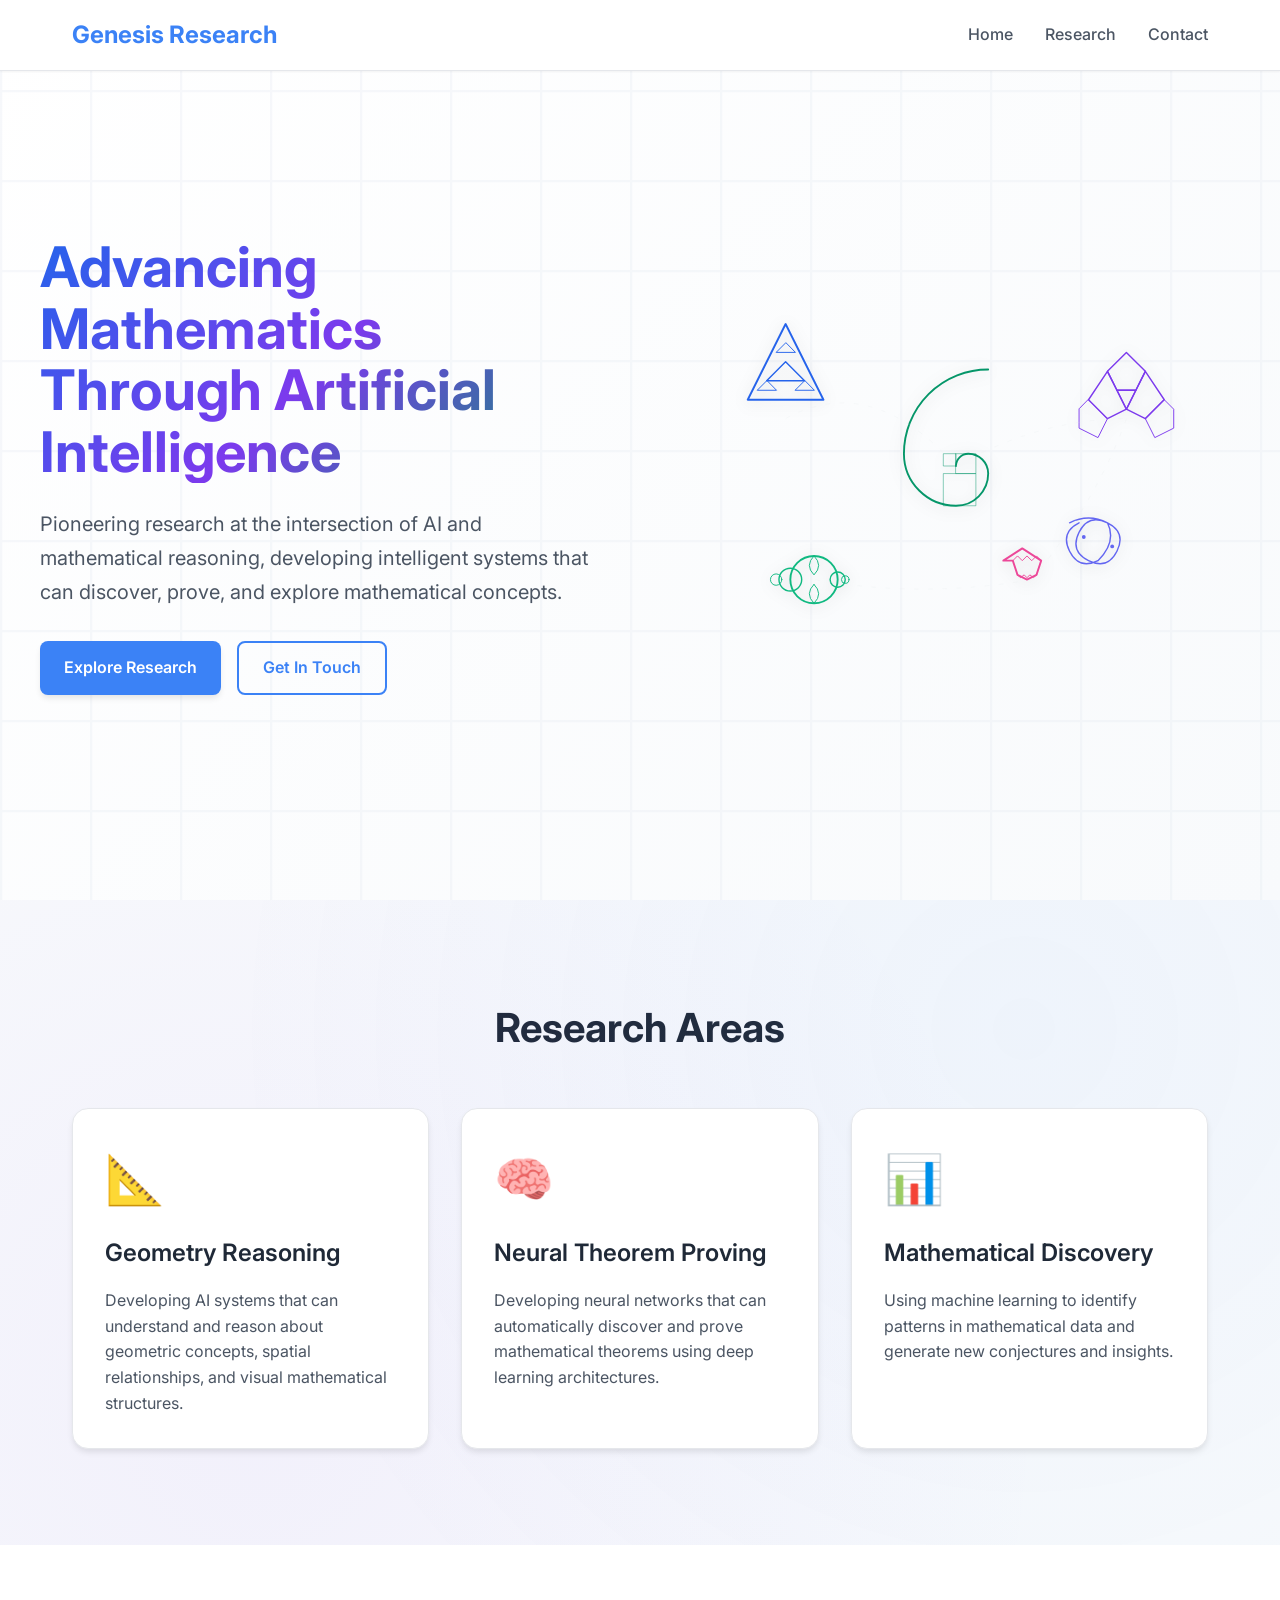
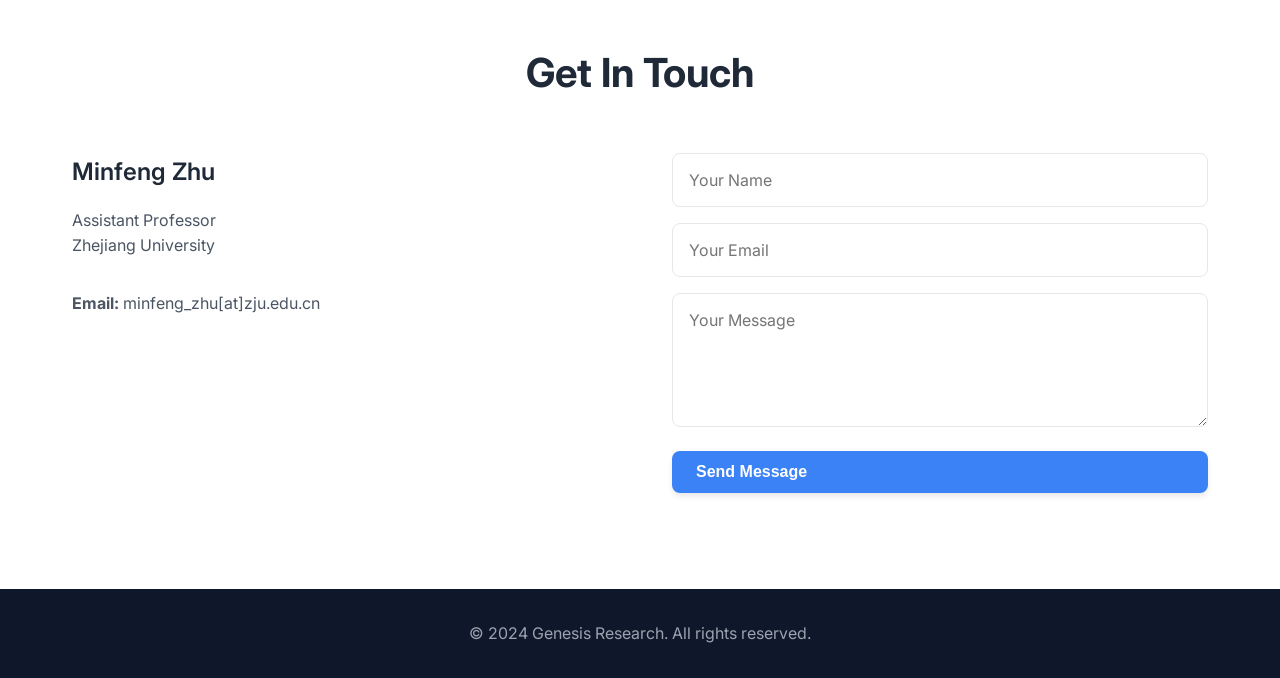
==== index.html @ e88bb64c "Add files via upload" ====
<!DOCTYPE html>
<html lang="en">
<head>
    <meta charset="UTF-8">
    <meta name="viewport" content="width=device-width, initial-scale=1.0">
    <title>AI for Mathematics Research</title>
    <link href="https://fonts.googleapis.com/css2?family=Inter:wght@300;400;500;600;700&display=swap" rel="stylesheet">
    <link rel="stylesheet" href="styles.css">
</head>
<body>
    <header class="header">
        <nav class="nav">
            <div class="nav-brand">
                <h1 class="logo">Genesis Research</h1>
            </div>
            <ul class="nav-menu">
                <li><a href="#home" class="nav-link">Home</a></li>
                <li><a href="#research" class="nav-link">Research</a></li>
                <li><a href="#contact" class="nav-link">Contact</a></li>
            </ul>
        </nav>
    </header>

    <main>
        <!-- Hero Section -->
        <section id="home" class="hero">
            <div class="hero-content">
                <div class="hero-text">
                    <h2 class="hero-title">Advancing Mathematics Through Artificial Intelligence</h2>
                    <p class="hero-description">
                        Pioneering research at the intersection of AI and mathematical reasoning, 
                        developing intelligent systems that can discover, prove, and explore mathematical concepts.
                    </p>
                    <div class="hero-buttons">
                        <a href="#research" class="btn btn-primary">Explore Research</a>
                        <a href="#contact" class="btn btn-secondary">Get In Touch</a>
                    </div>
                </div>
                <div class="hero-visual">
                    <div class="mathematical-animation">
                        <div class="geometry-container">
                            <svg viewBox="0 0 600 400" class="geometry-svg">
                                <!-- Sierpinski Triangle -->
                                <g class="geometric-shape sierpinski-group" transform-origin="120 150">
                                    <polygon points="120,50 80,130 160,130" class="shape sierpinski-outer" fill="none" stroke="#3b82f6" stroke-width="2"/>
                                    <polygon points="120,90 100,110 140,110" class="shape sierpinski-inner1" fill="none" stroke="#3b82f6" stroke-width="1.5"/>
                                    <polygon points="100,110 90,120 110,120" class="shape sierpinski-inner2" fill="none" stroke="#3b82f6" stroke-width="1"/>
                                    <polygon points="140,110 130,120 150,120" class="shape sierpinski-inner3" fill="none" stroke="#3b82f6" stroke-width="1"/>
                                    <polygon points="120,70 110,80 130,80" class="shape sierpinski-inner4" fill="none" stroke="#3b82f6" stroke-width="1"/>
                                </g>
                                
                                <!-- Fibonacci Spiral -->
                                <g class="geometric-shape fibonacci-group" transform-origin="300 200">
                                    <path d="M 300 200 A 13 13 0 0 1 313 187 A 21 21 0 0 1 334 208 A 34 34 0 0 1 300 242 A 55 55 0 0 1 245 187 A 89 89 0 0 1 334 98" 
                                          class="shape fibonacci-spiral" fill="none" stroke="#10b981" stroke-width="2"/>
                                    <!-- Golden rectangles -->
                                    <rect x="287" y="187" width="13" height="13" class="shape fib-rect1" fill="none" stroke="#10b981" stroke-width="1" opacity="0.5"/>
                                    <rect x="300" y="187" width="21" height="21" class="shape fib-rect2" fill="none" stroke="#10b981" stroke-width="1" opacity="0.5"/>
                                    <rect x="287" y="208" width="34" height="34" class="shape fib-rect3" fill="none" stroke="#10b981" stroke-width="1" opacity="0.5"/>
                                </g>
                                
                                <!-- Platonic Solids (2D projection) - Icosahedron -->
                                <g class="geometric-shape icosahedron-group" transform-origin="480 150">
                                    <polygon points="480,80 460,100 470,120 490,120 500,100" class="shape ico-top" fill="none" stroke="#8b5cf6" stroke-width="1.5"/>
                                    <polygon points="460,100 440,130 460,150 480,140 470,120" class="shape ico-left" fill="none" stroke="#8b5cf6" stroke-width="1.5"/>
                                    <polygon points="500,100 520,130 500,150 480,140 490,120" class="shape ico-right" fill="none" stroke="#8b5cf6" stroke-width="1.5"/>
                                    <polygon points="470,120 480,140 490,120" class="shape ico-center" fill="none" stroke="#8b5cf6" stroke-width="1.5"/>
                                    <polygon points="440,130 460,150 450,170 430,160 430,140" class="shape ico-bottom-left" fill="none" stroke="#8b5cf6" stroke-width="1"/>
                                    <polygon points="520,130 530,140 530,160 510,170 500,150" class="shape ico-bottom-right" fill="none" stroke="#8b5cf6" stroke-width="1"/>
                                </g>
                                
                                <!-- Mandelbrot Set Approximation -->
                                <g class="geometric-shape mandelbrot-group" transform-origin="150 320">
                                    <circle cx="150" cy="320" r="25" class="shape mandel-main" fill="none" stroke="#f59e0b" stroke-width="2"/>
                                    <circle cx="125" cy="320" r="12" class="shape mandel-bulb1" fill="none" stroke="#f59e0b" stroke-width="1.5"/>
                                    <circle cx="175" cy="320" r="8" class="shape mandel-bulb2" fill="none" stroke="#f59e0b" stroke-width="1.5"/>
                                    <circle cx="110" cy="320" r="6" class="shape mandel-bulb3" fill="none" stroke="#f59e0b" stroke-width="1"/>
                                    <circle cx="183" cy="320" r="4" class="shape mandel-bulb4" fill="none" stroke="#f59e0b" stroke-width="1"/>
                                    <path d="M 150 295 Q 160 305 150 315 Q 140 305 150 295" class="shape mandel-tendril1" fill="none" stroke="#f59e0b" stroke-width="1"/>
                                    <path d="M 150 325 Q 140 335 150 345 Q 160 335 150 325" class="shape mandel-tendril2" fill="none" stroke="#f59e0b" stroke-width="1"/>
                                </g>
                                
                                <!-- Koch Snowflake -->
                                <g class="geometric-shape koch-group" transform-origin="380 320">
                                    <path d="M 350 300 L 370 287 L 390 300 L 385 315 L 375 320 L 365 315 L 360 300 Z" 
                                          class="shape koch-outer" fill="none" stroke="#ec4899" stroke-width="2"/>
                                    <path d="M 360 300 L 365 295 L 370 300 L 375 295 L 380 300 L 385 295 L 390 300" 
                                          class="shape koch-detail1" fill="none" stroke="#ec4899" stroke-width="1"/>
                                    <path d="M 385 315 L 382 318 L 378 315 L 375 318 L 372 315 L 368 318 L 365 315" 
                                          class="shape koch-detail2" fill="none" stroke="#ec4899" stroke-width="1"/>
                                </g>
                                
                                <!-- Lorenz Attractor -->
                                <g class="geometric-shape lorenz-group" transform-origin="450 280">
                                    <path d="M 420 260 Q 440 250 460 260 Q 480 270 470 290 Q 460 310 440 300 Q 420 290 430 270 Q 440 250 460 260 Q 470 280 450 300 Q 430 310 420 290 Q 410 270 430 260" 
                                          class="shape lorenz-path" fill="none" stroke="#6366f1" stroke-width="1.5"/>
                                    <circle cx="435" cy="275" r="2" class="vertex lorenz-point1" fill="#6366f1"/>
                                    <circle cx="465" cy="285" r="2" class="vertex lorenz-point2" fill="#6366f1"/>
                                </g>
                                
                                <!-- Sacred Geometry Connections -->
                                <g class="connection-lines">
                                    <path d="M 120 150 Q 210 100 300 200" class="connection-curve" stroke="#e5e7eb" stroke-width="1" opacity="0.2" fill="none"/>
                                    <path d="M 300 200 Q 390 150 480 150" class="connection-curve" stroke="#e5e7eb" stroke-width="1" opacity="0.2" fill="none"/>
                                    <path d="M 480 150 Q 450 235 380 320" class="connection-curve" stroke="#e5e7eb" stroke-width="1" opacity="0.2" fill="none"/>
                                    <path d="M 380 320 Q 265 340 150 320" class="connection-curve" stroke="#e5e7eb" stroke-width="1" opacity="0.2" fill="none"/>
                                </g>
                            </svg>
                        </div>
                    </div>
                </div>
            </div>
        </section>

        <!-- Research Section -->
        <section id="research" class="research">
            <div class="container">
                <h2 class="section-title">Research Areas</h2>
                <div class="research-grid">
                    <div class="research-card">
                        <div class="card-icon">📐</div>
                        <h3>Geometry Reasoning</h3>
                        <p>Developing AI systems that can understand and reason about geometric concepts, spatial relationships, and visual mathematical structures.</p>
                    </div>
                    <div class="research-card">
                        <div class="card-icon">🧠</div>
                        <h3>Neural Theorem Proving</h3>
                        <p>Developing neural networks that can automatically discover and prove mathematical theorems using deep learning architectures.</p>
                    </div>
                    <div class="research-card">
                        <div class="card-icon">📊</div>
                        <h3>Mathematical Discovery</h3>
                        <p>Using machine learning to identify patterns in mathematical data and generate new conjectures and insights.</p>
                    </div>
                </div>
            </div>
        </section>



        <!-- Contact Section -->
        <section id="contact" class="contact">
            <div class="container">
                <h2 class="section-title">Get In Touch</h2>
                <div class="contact-content">
                    <div class="contact-info">
                        <h3>Minfeng Zhu</h3>
                        <p>Assistant Professor<br>
                        Zhejiang University</p>
                        
                        <div class="contact-details">
                            <p><strong>Email:</strong> minfeng_zhu[at]zju.edu.cn</p>
                        </div>
                    </div>
                    
                    <form class="contact-form">
                        <div class="form-group">
                            <input type="text" placeholder="Your Name" required>
                        </div>
                        <div class="form-group">
                            <input type="email" placeholder="Your Email" required>
                        </div>
                        <div class="form-group">
                            <textarea placeholder="Your Message" rows="5" required></textarea>
                        </div>
                        <button type="submit" class="btn btn-primary">Send Message</button>
                    </form>
                </div>
            </div>
        </section>
    </main>

    <footer class="footer">
        <div class="container">
            <p>&copy; 2024 Genesis Research. All rights reserved.</p>
        </div>
    </footer>

    <script src="script.js"></script>
</body>
</html>
---- styles.css ----
/* Reset and Base Styles */
* {
    margin: 0;
    padding: 0;
    box-sizing: border-box;
}

:root {
    --primary-color: #3b82f6;
    --primary-dark: #2563eb;
    --secondary-color: #8b5cf6;
    --accent-color: #10b981;
    --text-primary: #1f2937;
    --text-secondary: #4b5563;
    --text-muted: #9ca3af;
    --bg-primary: #ffffff;
    --bg-secondary: #f8fafc;
    --bg-tertiary: #f1f5f9;
    --bg-dark: #0f172a;
    --border-color: #e5e7eb;
    --math-blue: #2563eb;
    --math-purple: #7c3aed;
    --ai-green: #059669;
    --shadow-sm: 0 1px 2px 0 rgb(0 0 0 / 0.05);
    --shadow-md: 0 4px 6px -1px rgb(0 0 0 / 0.1);
    --shadow-lg: 0 10px 15px -3px rgb(0 0 0 / 0.1);
    --shadow-xl: 0 20px 25px -5px rgb(0 0 0 / 0.1);
}

html {
    scroll-behavior: smooth;
}

body {
    font-family: 'Inter', -apple-system, BlinkMacSystemFont, 'Segoe UI', Roboto, sans-serif;
    line-height: 1.6;
    color: var(--text-primary);
    background-color: var(--bg-primary);
    overflow-x: hidden;
    position: relative;
}

/* Header and Navigation */
.header {
    position: fixed;
    top: 0;
    left: 0;
    right: 0;
    background: rgba(255, 255, 255, 0.95);
    backdrop-filter: blur(10px);
    border-bottom: 1px solid var(--border-color);
    box-shadow: var(--shadow-sm);
    z-index: 1000;
    transition: all 0.3s ease;
}

.nav {
    display: flex;
    justify-content: space-between;
    align-items: center;
    padding: 1rem 2rem;
    max-width: 1200px;
    margin: 0 auto;
}

.logo {
    font-size: 1.5rem;
    font-weight: 700;
    color: var(--primary-color);
    text-decoration: none;
}

.nav-menu {
    display: flex;
    list-style: none;
    gap: 2rem;
}

.nav-link {
    text-decoration: none;
    color: var(--text-secondary);
    font-weight: 500;
    transition: color 0.3s ease;
    position: relative;
}

.nav-link:hover {
    color: var(--primary-color);
}

.nav-link::after {
    content: '';
    position: absolute;
    bottom: -4px;
    left: 0;
    width: 0;
    height: 2px;
    background: var(--primary-color);
    transition: width 0.3s ease;
}

.nav-link:hover::after {
    width: 100%;
}

/* Hero Section */
.hero {
    padding: 8rem 2rem 6rem;
    min-height: 100vh;
    display: flex;
    align-items: center;
    background: linear-gradient(135deg, var(--bg-primary) 0%, var(--bg-secondary) 100%);
    position: relative;
    overflow: hidden;
}

.hero::before {
    content: '';
    position: absolute;
    top: 0;
    left: 0;
    right: 0;
    bottom: 0;
    background: url('data:image/svg+xml,<svg xmlns="http://www.w3.org/2000/svg" viewBox="0 0 100 100"><defs><pattern id="grid" width="10" height="10" patternUnits="userSpaceOnUse"><path d="M 10 0 L 0 0 0 10" fill="none" stroke="%23e5e7eb" stroke-width="0.5"/></pattern></defs><rect width="100" height="100" fill="url(%23grid)"/></svg>');
    opacity: 0.4;
}

.hero::before {
    content: '';
    position: absolute;
    top: 0;
    left: 0;
    right: 0;
    bottom: 0;
    background: url('data:image/svg+xml,<svg xmlns="http://www.w3.org/2000/svg" viewBox="0 0 100 100"><defs><pattern id="grid" width="10" height="10" patternUnits="userSpaceOnUse"><path d="M 10 0 L 0 0 0 10" fill="none" stroke="%23e2e8f0" stroke-width="0.5"/></pattern></defs><rect width="100" height="100" fill="url(%23grid)"/></svg>');
    opacity: 0.3;
}

.hero-content {
    max-width: 1200px;
    margin: 0 auto;
    display: grid;
    grid-template-columns: 1fr 1fr;
    gap: 4rem;
    align-items: center;
    position: relative;
    z-index: 1;
}

.hero-title {
    font-size: 3.5rem;
    font-weight: 700;
    line-height: 1.1;
    margin-bottom: 1.5rem;
    background: linear-gradient(135deg, var(--math-blue) 0%, var(--math-purple) 50%, var(--ai-green) 100%);
    -webkit-background-clip: text;
    -webkit-text-fill-color: transparent;
    background-clip: text;
}

.hero-description {
    font-size: 1.25rem;
    color: var(--text-secondary);
    margin-bottom: 2rem;
    line-height: 1.7;
}

.hero-buttons {
    display: flex;
    gap: 1rem;
    flex-wrap: wrap;
}

/* Mathematical Animation */
.mathematical-animation {
    position: relative;
    height: 500px;
    display: flex;
    align-items: center;
    justify-content: center;
}

.geometry-container {
    position: absolute;
    width: 100%;
    height: 100%;
    display: flex;
    align-items: center;
    justify-content: center;
}

.geometry-svg {
    width: 100%;
    height: 100%;
    max-width: 600px;
    max-height: 400px;
}

/* Complex Geometric Shape Animations */
.sierpinski-group {
    animation: fractal-rotate 12s linear infinite;
}

.fibonacci-group {
    animation: golden-spiral 15s ease-in-out infinite;
}

.icosahedron-group {
    animation: platonic-transform 8s ease-in-out infinite;
}

.mandelbrot-group {
    animation: chaotic-pulse 6s ease-in-out infinite;
}

.koch-group {
    animation: snowflake-grow 10s ease-in-out infinite;
}

.lorenz-group {
    animation: attractor-flow 7s ease-in-out infinite;
}

.vertex {
    animation: vertex-glow 2s ease-in-out infinite alternate;
}

.connection-curve {
    animation: sacred-flow 8s ease-in-out infinite;
    stroke-dasharray: 5, 10;
}

/* Complex Mathematical Animations */
@keyframes fractal-rotate {
    0% { transform: rotate(0deg) scale(1); }
    25% { transform: rotate(90deg) scale(1.1); }
    50% { transform: rotate(180deg) scale(1); }
    75% { transform: rotate(270deg) scale(0.9); }
    100% { transform: rotate(360deg) scale(1); }
}

@keyframes golden-spiral {
    0%, 100% { 
        transform: scale(1) rotate(0deg);
        opacity: 0.8;
    }
    33% { 
        transform: scale(1.2) rotate(120deg);
        opacity: 1;
    }
    66% { 
        transform: scale(0.8) rotate(240deg);
        opacity: 0.9;
    }
}

@keyframes platonic-transform {
    0%, 100% {
        transform: rotateX(0deg) rotateY(0deg);
    }
    25% {
        transform: rotateX(90deg) rotateY(90deg);
    }
    50% {
        transform: rotateX(180deg) rotateY(180deg);
    }
    75% {
        transform: rotateX(270deg) rotateY(270deg);
    }
}

@keyframes chaotic-pulse {
    0%, 100% {
        transform: scale(1);
        filter: hue-rotate(0deg);
    }
    20% {
        transform: scale(1.1);
        filter: hue-rotate(72deg);
    }
    40% {
        transform: scale(0.9);
        filter: hue-rotate(144deg);
    }
    60% {
        transform: scale(1.15);
        filter: hue-rotate(216deg);
    }
    80% {
        transform: scale(0.85);
        filter: hue-rotate(288deg);
    }
}

@keyframes snowflake-grow {
    0%, 100% {
        transform: scale(1) rotate(0deg);
        stroke-dasharray: 0, 20;
    }
    50% {
        transform: scale(1.3) rotate(180deg);
        stroke-dasharray: 10, 10;
    }
}

@keyframes attractor-flow {
    0%, 100% {
        transform: rotate(0deg) scale(1);
        stroke-dasharray: 3, 6;
    }
    25% {
        transform: rotate(90deg) scale(1.1);
        stroke-dasharray: 6, 3;
    }
    50% {
        transform: rotate(180deg) scale(0.9);
        stroke-dasharray: 9, 3;
    }
    75% {
        transform: rotate(270deg) scale(1.05);
        stroke-dasharray: 3, 9;
    }
}

@keyframes vertex-glow {
    0% { 
        opacity: 0.6;
        r: 2;
    }
    100% { 
        opacity: 1;
        r: 4;
    }
}

@keyframes sacred-flow {
    0%, 100% {
        opacity: 0.2;
        stroke-dashoffset: 0;
    }
    50% {
        opacity: 0.6;
        stroke-dashoffset: 15;
    }
}

/* Complex Geometric Shape Styling */
.geometric-shape {
    filter: drop-shadow(0 2px 8px rgba(0, 0, 0, 0.15));
}

.shape {
    stroke-linecap: round;
    stroke-linejoin: round;
    transition: all 0.3s ease;
}

/* Sierpinski Triangle */
.sierpinski-outer, .sierpinski-inner1, .sierpinski-inner2, .sierpinski-inner3, .sierpinski-inner4 {
    stroke: var(--math-blue);
}

/* Fibonacci Spiral */
.fibonacci-spiral, .fib-rect1, .fib-rect2, .fib-rect3 {
    stroke: var(--ai-green);
}

/* Platonic Solids */
.ico-top, .ico-left, .ico-right, .ico-center, .ico-bottom-left, .ico-bottom-right {
    stroke: var(--math-purple);
}

/* Mandelbrot Set */
.mandel-main, .mandel-bulb1, .mandel-bulb2, .mandel-bulb3, .mandel-bulb4, .mandel-tendril1, .mandel-tendril2 {
    stroke: var(--accent-color);
}

/* Koch Snowflake */
.koch-outer, .koch-detail1, .koch-detail2 {
    stroke: #ec4899;
}

/* Lorenz Attractor */
.lorenz-path {
    stroke: #6366f1;
}

.lorenz-point1, .lorenz-point2 {
    fill: #6366f1;
}

/* Buttons */
.btn {
    display: inline-flex;
    align-items: center;
    padding: 0.75rem 1.5rem;
    border: none;
    border-radius: 8px;
    text-decoration: none;
    font-weight: 600;
    cursor: pointer;
    transition: all 0.3s ease;
    font-size: 1rem;
}

.btn-primary {
    background: var(--primary-color);
    color: white;
    box-shadow: var(--shadow-md);
    position: relative;
    overflow: hidden;
}

.btn-primary::before {
    content: '';
    position: absolute;
    top: 0;
    left: -100%;
    width: 100%;
    height: 100%;
    background: linear-gradient(90deg, transparent, rgba(255, 255, 255, 0.2), transparent);
    transition: left 0.5s;
}

.btn-primary:hover::before {
    left: 100%;
}

.btn-primary:hover {
    background: var(--primary-dark);
    transform: translateY(-2px);
    box-shadow: var(--shadow-lg);
}

.btn-secondary {
    background: transparent;
    color: var(--primary-color);
    border: 2px solid var(--primary-color);
}

.btn-secondary:hover {
    background: var(--primary-color);
    color: white;
    transform: translateY(-2px);
}

.btn-small {
    padding: 0.5rem 1rem;
    font-size: 0.875rem;
}

/* Container */
.container {
    max-width: 1200px;
    margin: 0 auto;
    padding: 0 2rem;
}

/* Section Styles */
section {
    padding: 6rem 0;
}

.section-title {
    font-size: 2.5rem;
    font-weight: 700;
    text-align: center;
    margin-bottom: 3rem;
    color: var(--text-primary);
}

/* Research Section */
.research {
    background: var(--bg-secondary);
    position: relative;
}

.research::before {
    content: '';
    position: absolute;
    top: 0;
    left: 0;
    right: 0;
    bottom: 0;
    background: 
        radial-gradient(circle at 80% 20%, rgba(59, 130, 246, 0.05) 0%, transparent 70%),
        radial-gradient(circle at 20% 80%, rgba(124, 58, 237, 0.05) 0%, transparent 70%);
    pointer-events: none;
}

.research-grid {
    display: grid;
    grid-template-columns: repeat(auto-fit, minmax(280px, 1fr));
    gap: 2rem;
}

.research-card {
    background: var(--bg-primary);
    padding: 2rem;
    border-radius: 16px;
    box-shadow: var(--shadow-md);
    transition: all 0.3s ease;
    border: 1px solid var(--border-color);
    position: relative;
    overflow: hidden;
}

.research-card::before {
    content: '';
    position: absolute;
    top: 0;
    left: 0;
    right: 0;
    bottom: 0;
    background: linear-gradient(135deg, rgba(59, 130, 246, 0.03) 0%, rgba(124, 58, 237, 0.03) 100%);
    opacity: 0;
    transition: opacity 0.3s ease;
}

.research-card:hover::before {
    opacity: 1;
}

.research-card:hover {
    transform: translateY(-8px);
    box-shadow: var(--shadow-xl);
    border-color: var(--primary-color);
}

.card-icon {
    font-size: 3rem;
    margin-bottom: 1rem;
}

.research-card h3 {
    font-size: 1.5rem;
    font-weight: 600;
    margin-bottom: 1rem;
    color: var(--text-primary);
}

.research-card p {
    color: var(--text-secondary);
    line-height: 1.6;
}

/* Publications Section */
.publications-list {
    space-y: 2rem;
}

.publication-item {
    background: var(--bg-primary);
    padding: 2rem;
    border-radius: 12px;
    box-shadow: var(--shadow-sm);
    border: 1px solid var(--border-color);
    margin-bottom: 2rem;
    display: flex;
    justify-content: space-between;
    align-items: flex-start;
    gap: 2rem;
}

.publication-content {
    flex: 1;
}

.publication-title {
    font-size: 1.25rem;
    font-weight: 600;
    color: var(--text-primary);
    margin-bottom: 0.5rem;
}

.publication-authors {
    color: var(--text-secondary);
    font-weight: 500;
    margin-bottom: 0.25rem;
}

.publication-venue {
    color: var(--primary-color);
    font-weight: 500;
    margin-bottom: 1rem;
}

.publication-abstract {
    color: var(--text-secondary);
    line-height: 1.6;
}

.publication-links {
    display: flex;
    gap: 0.5rem;
    flex-shrink: 0;
}

/* Demos Section */
.demos {
    background: var(--bg-secondary);
}

.demos-grid {
    display: grid;
    grid-template-columns: repeat(auto-fit, minmax(350px, 1fr));
    gap: 2rem;
}

.demo-card {
    background: var(--bg-primary);
    padding: 2rem;
    border-radius: 12px;
    box-shadow: var(--shadow-md);
    border: 1px solid var(--border-color);
    text-align: center;
}

.demo-card h3 {
    font-size: 1.5rem;
    font-weight: 600;
    margin-bottom: 1rem;
    color: var(--text-primary);
}

.demo-card p {
    color: var(--text-secondary);
    margin-bottom: 1.5rem;
}

.demo-preview {
    background: var(--bg-dark);
    border-radius: 8px;
    padding: 1.5rem;
    margin-bottom: 2rem;
    min-height: 120px;
    display: flex;
    align-items: center;
    justify-content: center;
}

.code-block {
    display: flex;
    flex-direction: column;
    gap: 0.5rem;
    font-family: 'Monaco', 'Menlo', monospace;
    font-size: 0.875rem;
}

.code-line {
    color: #10b981;
    text-align: left;
}

.equation-solver {
    display: flex;
    align-items: center;
    gap: 1rem;
    color: white;
    font-size: 1.1rem;
}

.solver-input {
    color: #60a5fa;
}

.solver-arrow {
    color: #10b981;
    font-size: 1.5rem;
}

.solver-output {
    color: #f59e0b;
}

.pattern-display {
    display: flex;
    flex-direction: column;
    gap: 1rem;
    color: white;
}

.sequence {
    color: #60a5fa;
    font-family: monospace;
    font-size: 1.1rem;
}

.pattern-result {
    color: #10b981;
    font-weight: 600;
}

/* Contact Section */
.contact {
    background: var(--bg-primary);
    position: relative;
}

.contact-content {
    display: grid;
    grid-template-columns: 1fr 1fr;
    gap: 4rem;
    align-items: start;
}

.contact-info h3 {
    font-size: 1.5rem;
    font-weight: 600;
    margin-bottom: 1rem;
    color: var(--text-primary);
}

.contact-info p {
    color: var(--text-secondary);
    line-height: 1.6;
    margin-bottom: 1rem;
}

.contact-details {
    margin-top: 2rem;
}

.contact-form {
    display: flex;
    flex-direction: column;
    gap: 1rem;
}

.form-group input,
.form-group textarea {
    width: 100%;
    padding: 1rem;
    border: 1px solid var(--border-color);
    border-radius: 8px;
    font-size: 1rem;
    transition: border-color 0.3s ease;
    font-family: inherit;
    background: var(--bg-primary);
    color: var(--text-primary);
}

.form-group input:focus,
.form-group textarea:focus {
    outline: none;
    border-color: var(--primary-color);
    box-shadow: 0 0 0 3px rgba(59, 130, 246, 0.1);
}

/* Footer */
.footer {
    background: var(--bg-dark);
    color: var(--text-muted);
    text-align: center;
    padding: 2rem 0;
}

/* Responsive Design */
@media (max-width: 768px) {
    .nav {
        flex-direction: column;
        gap: 1rem;
        padding: 1rem;
    }
    
    .nav-menu {
        gap: 1rem;
    }
    
    .hero {
        padding: 6rem 1rem 4rem;
        text-align: center;
    }
    
    .hero-content {
        grid-template-columns: 1fr;
        gap: 3rem;
    }
    
    .hero-title {
        font-size: 2.5rem;
    }
    
    .mathematical-animation {
        height: 300px;
    }
    
    .floating-equation {
        font-size: 0.9rem;
    }
    
    .research-grid {
        grid-template-columns: 1fr;
    }
    
    .demos-grid {
        grid-template-columns: 1fr;
    }
    
    .publication-item {
        flex-direction: column;
        gap: 1rem;
    }
    
    .contact-content {
        grid-template-columns: 1fr;
        gap: 2rem;
    }
    
    .container {
        padding: 0 1rem;
    }
}

@media (max-width: 480px) {
    .hero-title {
        font-size: 2rem;
    }
    
    .section-title {
        font-size: 2rem;
    }
    
    .hero-buttons {
        justify-content: center;
    }
}
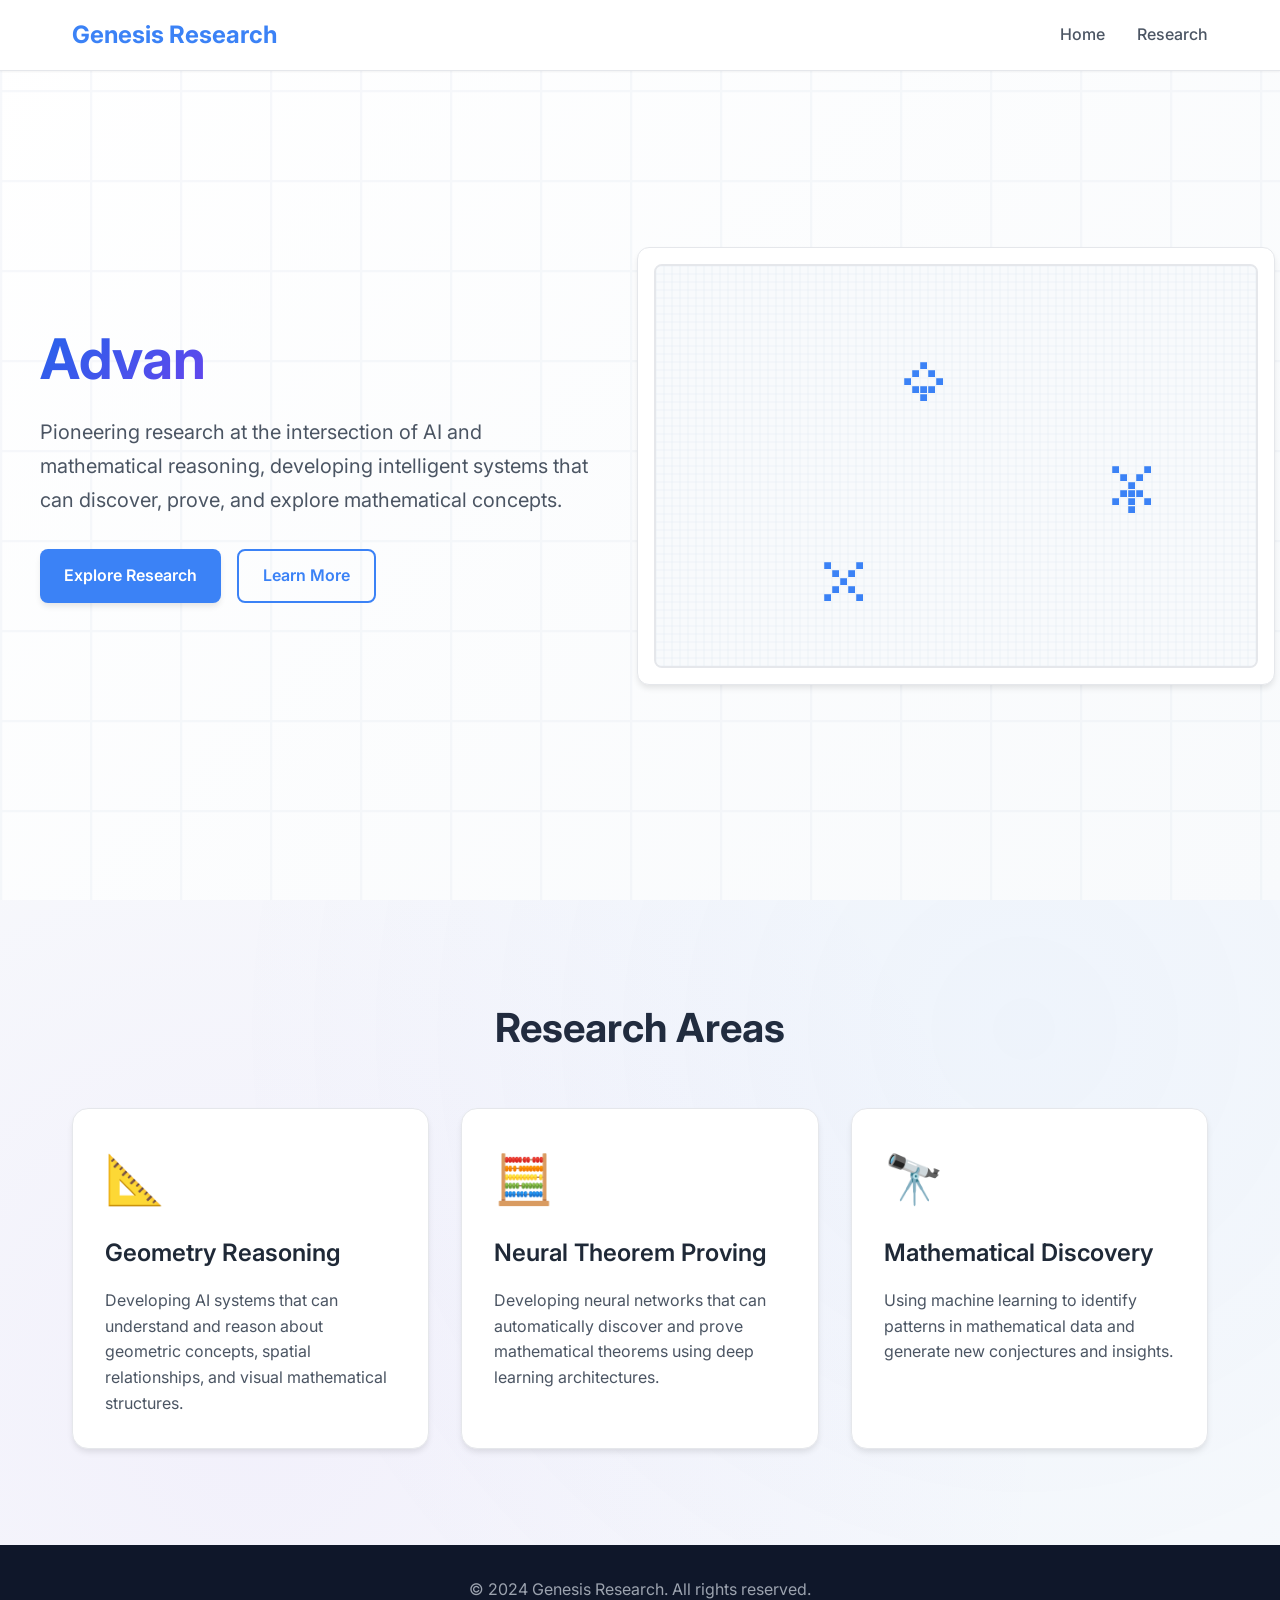
==== commit 0c370125: "Add files via upload" ====
--- a/index.html
+++ b/index.html
@@ -16,7 +16,6 @@
             <ul class="nav-menu">
                 <li><a href="#home" class="nav-link">Home</a></li>
                 <li><a href="#research" class="nav-link">Research</a></li>
-                <li><a href="#contact" class="nav-link">Contact</a></li>
             </ul>
         </nav>
     </header>
@@ -33,79 +32,15 @@
                     </p>
                     <div class="hero-buttons">
                         <a href="#research" class="btn btn-primary">Explore Research</a>
-                        <a href="#contact" class="btn btn-secondary">Get In Touch</a>
+                        <a href="#research" class="btn btn-secondary">Learn More</a>
                     </div>
                 </div>
                 <div class="hero-visual">
                     <div class="mathematical-animation">
                         <div class="geometry-container">
-                            <svg viewBox="0 0 600 400" class="geometry-svg">
-                                <!-- Sierpinski Triangle -->
-                                <g class="geometric-shape sierpinski-group" transform-origin="120 150">
-                                    <polygon points="120,50 80,130 160,130" class="shape sierpinski-outer" fill="none" stroke="#3b82f6" stroke-width="2"/>
-                                    <polygon points="120,90 100,110 140,110" class="shape sierpinski-inner1" fill="none" stroke="#3b82f6" stroke-width="1.5"/>
-                                    <polygon points="100,110 90,120 110,120" class="shape sierpinski-inner2" fill="none" stroke="#3b82f6" stroke-width="1"/>
-                                    <polygon points="140,110 130,120 150,120" class="shape sierpinski-inner3" fill="none" stroke="#3b82f6" stroke-width="1"/>
-                                    <polygon points="120,70 110,80 130,80" class="shape sierpinski-inner4" fill="none" stroke="#3b82f6" stroke-width="1"/>
-                                </g>
-                                
-                                <!-- Fibonacci Spiral -->
-                                <g class="geometric-shape fibonacci-group" transform-origin="300 200">
-                                    <path d="M 300 200 A 13 13 0 0 1 313 187 A 21 21 0 0 1 334 208 A 34 34 0 0 1 300 242 A 55 55 0 0 1 245 187 A 89 89 0 0 1 334 98" 
-                                          class="shape fibonacci-spiral" fill="none" stroke="#10b981" stroke-width="2"/>
-                                    <!-- Golden rectangles -->
-                                    <rect x="287" y="187" width="13" height="13" class="shape fib-rect1" fill="none" stroke="#10b981" stroke-width="1" opacity="0.5"/>
-                                    <rect x="300" y="187" width="21" height="21" class="shape fib-rect2" fill="none" stroke="#10b981" stroke-width="1" opacity="0.5"/>
-                                    <rect x="287" y="208" width="34" height="34" class="shape fib-rect3" fill="none" stroke="#10b981" stroke-width="1" opacity="0.5"/>
-                                </g>
-                                
-                                <!-- Platonic Solids (2D projection) - Icosahedron -->
-                                <g class="geometric-shape icosahedron-group" transform-origin="480 150">
-                                    <polygon points="480,80 460,100 470,120 490,120 500,100" class="shape ico-top" fill="none" stroke="#8b5cf6" stroke-width="1.5"/>
-                                    <polygon points="460,100 440,130 460,150 480,140 470,120" class="shape ico-left" fill="none" stroke="#8b5cf6" stroke-width="1.5"/>
-                                    <polygon points="500,100 520,130 500,150 480,140 490,120" class="shape ico-right" fill="none" stroke="#8b5cf6" stroke-width="1.5"/>
-                                    <polygon points="470,120 480,140 490,120" class="shape ico-center" fill="none" stroke="#8b5cf6" stroke-width="1.5"/>
-                                    <polygon points="440,130 460,150 450,170 430,160 430,140" class="shape ico-bottom-left" fill="none" stroke="#8b5cf6" stroke-width="1"/>
-                                    <polygon points="520,130 530,140 530,160 510,170 500,150" class="shape ico-bottom-right" fill="none" stroke="#8b5cf6" stroke-width="1"/>
-                                </g>
-                                
-                                <!-- Mandelbrot Set Approximation -->
-                                <g class="geometric-shape mandelbrot-group" transform-origin="150 320">
-                                    <circle cx="150" cy="320" r="25" class="shape mandel-main" fill="none" stroke="#f59e0b" stroke-width="2"/>
-                                    <circle cx="125" cy="320" r="12" class="shape mandel-bulb1" fill="none" stroke="#f59e0b" stroke-width="1.5"/>
-                                    <circle cx="175" cy="320" r="8" class="shape mandel-bulb2" fill="none" stroke="#f59e0b" stroke-width="1.5"/>
-                                    <circle cx="110" cy="320" r="6" class="shape mandel-bulb3" fill="none" stroke="#f59e0b" stroke-width="1"/>
-                                    <circle cx="183" cy="320" r="4" class="shape mandel-bulb4" fill="none" stroke="#f59e0b" stroke-width="1"/>
-                                    <path d="M 150 295 Q 160 305 150 315 Q 140 305 150 295" class="shape mandel-tendril1" fill="none" stroke="#f59e0b" stroke-width="1"/>
-                                    <path d="M 150 325 Q 140 335 150 345 Q 160 335 150 325" class="shape mandel-tendril2" fill="none" stroke="#f59e0b" stroke-width="1"/>
-                                </g>
-                                
-                                <!-- Koch Snowflake -->
-                                <g class="geometric-shape koch-group" transform-origin="380 320">
-                                    <path d="M 350 300 L 370 287 L 390 300 L 385 315 L 375 320 L 365 315 L 360 300 Z" 
-                                          class="shape koch-outer" fill="none" stroke="#ec4899" stroke-width="2"/>
-                                    <path d="M 360 300 L 365 295 L 370 300 L 375 295 L 380 300 L 385 295 L 390 300" 
-                                          class="shape koch-detail1" fill="none" stroke="#ec4899" stroke-width="1"/>
-                                    <path d="M 385 315 L 382 318 L 378 315 L 375 318 L 372 315 L 368 318 L 365 315" 
-                                          class="shape koch-detail2" fill="none" stroke="#ec4899" stroke-width="1"/>
-                                </g>
-                                
-                                <!-- Lorenz Attractor -->
-                                <g class="geometric-shape lorenz-group" transform-origin="450 280">
-                                    <path d="M 420 260 Q 440 250 460 260 Q 480 270 470 290 Q 460 310 440 300 Q 420 290 430 270 Q 440 250 460 260 Q 470 280 450 300 Q 430 310 420 290 Q 410 270 430 260" 
-                                          class="shape lorenz-path" fill="none" stroke="#6366f1" stroke-width="1.5"/>
-                                    <circle cx="435" cy="275" r="2" class="vertex lorenz-point1" fill="#6366f1"/>
-                                    <circle cx="465" cy="285" r="2" class="vertex lorenz-point2" fill="#6366f1"/>
-                                </g>
-                                
-                                <!-- Sacred Geometry Connections -->
-                                <g class="connection-lines">
-                                    <path d="M 120 150 Q 210 100 300 200" class="connection-curve" stroke="#e5e7eb" stroke-width="1" opacity="0.2" fill="none"/>
-                                    <path d="M 300 200 Q 390 150 480 150" class="connection-curve" stroke="#e5e7eb" stroke-width="1" opacity="0.2" fill="none"/>
-                                    <path d="M 480 150 Q 450 235 380 320" class="connection-curve" stroke="#e5e7eb" stroke-width="1" opacity="0.2" fill="none"/>
-                                    <path d="M 380 320 Q 265 340 150 320" class="connection-curve" stroke="#e5e7eb" stroke-width="1" opacity="0.2" fill="none"/>
-                                </g>
-                            </svg>
+                            <div id="life-game-container" class="life-game-wrapper">
+                                <canvas id="life-canvas" width="600" height="400"></canvas>
+                            </div>
                         </div>
                     </div>
                 </div>
@@ -123,12 +58,12 @@
                         <p>Developing AI systems that can understand and reason about geometric concepts, spatial relationships, and visual mathematical structures.</p>
                     </div>
                     <div class="research-card">
-                        <div class="card-icon">🧠</div>
+                        <div class="card-icon">🧮</div>
                         <h3>Neural Theorem Proving</h3>
                         <p>Developing neural networks that can automatically discover and prove mathematical theorems using deep learning architectures.</p>
                     </div>
                     <div class="research-card">
-                        <div class="card-icon">📊</div>
+                        <div class="card-icon">🔭</div>
                         <h3>Mathematical Discovery</h3>
                         <p>Using machine learning to identify patterns in mathematical data and generate new conjectures and insights.</p>
                     </div>
@@ -138,36 +73,6 @@
 
 
 
-        <!-- Contact Section -->
-        <section id="contact" class="contact">
-            <div class="container">
-                <h2 class="section-title">Get In Touch</h2>
-                <div class="contact-content">
-                    <div class="contact-info">
-                        <h3>Minfeng Zhu</h3>
-                        <p>Assistant Professor<br>
-                        Zhejiang University</p>
-                        
-                        <div class="contact-details">
-                            <p><strong>Email:</strong> minfeng_zhu[at]zju.edu.cn</p>
-                        </div>
-                    </div>
-                    
-                    <form class="contact-form">
-                        <div class="form-group">
-                            <input type="text" placeholder="Your Name" required>
-                        </div>
-                        <div class="form-group">
-                            <input type="email" placeholder="Your Email" required>
-                        </div>
-                        <div class="form-group">
-                            <textarea placeholder="Your Message" rows="5" required></textarea>
-                        </div>
-                        <button type="submit" class="btn btn-primary">Send Message</button>
-                    </form>
-                </div>
-            </div>
-        </section>
     </main>
 
     <footer class="footer">
--- a/styles.css
+++ b/styles.css
@@ -156,6 +156,9 @@
     -webkit-background-clip: text;
     -webkit-text-fill-color: transparent;
     background-clip: text;
+    min-height: 3.85rem;
+    display: flex;
+    align-items: center;
 }
 
 .hero-description {
@@ -194,200 +197,68 @@
     height: 100%;
     max-width: 600px;
     max-height: 400px;
-}
-
-/* Complex Geometric Shape Animations */
-.sierpinski-group {
-    animation: fractal-rotate 12s linear infinite;
-}
-
-.fibonacci-group {
-    animation: golden-spiral 15s ease-in-out infinite;
-}
-
-.icosahedron-group {
-    animation: platonic-transform 8s ease-in-out infinite;
-}
-
-.mandelbrot-group {
-    animation: chaotic-pulse 6s ease-in-out infinite;
-}
-
-.koch-group {
-    animation: snowflake-grow 10s ease-in-out infinite;
-}
-
-.lorenz-group {
-    animation: attractor-flow 7s ease-in-out infinite;
-}
-
-.vertex {
-    animation: vertex-glow 2s ease-in-out infinite alternate;
-}
-
-.connection-curve {
-    animation: sacred-flow 8s ease-in-out infinite;
-    stroke-dasharray: 5, 10;
-}
-
-/* Complex Mathematical Animations */
-@keyframes fractal-rotate {
-    0% { transform: rotate(0deg) scale(1); }
-    25% { transform: rotate(90deg) scale(1.1); }
-    50% { transform: rotate(180deg) scale(1); }
-    75% { transform: rotate(270deg) scale(0.9); }
-    100% { transform: rotate(360deg) scale(1); }
-}
-
-@keyframes golden-spiral {
-    0%, 100% { 
-        transform: scale(1) rotate(0deg);
-        opacity: 0.8;
-    }
-    33% { 
-        transform: scale(1.2) rotate(120deg);
+    overflow: visible;
+}
+
+/* Game of Life Styling */
+.life-game-wrapper {
+    display: flex;
+    flex-direction: column;
+    align-items: center;
+    gap: 1rem;
+    padding: 1rem;
+    background: var(--bg-primary);
+    border-radius: 12px;
+    box-shadow: var(--shadow-md);
+    border: 1px solid var(--border-color);
+}
+
+
+#life-canvas {
+    border: 2px solid var(--border-color);
+    border-radius: 8px;
+    cursor: crosshair;
+    transition: border-color 0.3s ease;
+    background: var(--bg-secondary);
+}
+
+#life-canvas:hover {
+    border-color: var(--primary-color);
+}
+
+/* Game of Life Animations */
+@keyframes cell-birth {
+    0% {
+        transform: scale(0);
+        opacity: 0;
+    }
+    50% {
+        transform: scale(1.2);
+    }
+    100% {
+        transform: scale(1);
         opacity: 1;
     }
-    66% { 
-        transform: scale(0.8) rotate(240deg);
-        opacity: 0.9;
-    }
-}
-
-@keyframes platonic-transform {
-    0%, 100% {
-        transform: rotateX(0deg) rotateY(0deg);
-    }
-    25% {
-        transform: rotateX(90deg) rotateY(90deg);
-    }
-    50% {
-        transform: rotateX(180deg) rotateY(180deg);
-    }
-    75% {
-        transform: rotateX(270deg) rotateY(270deg);
-    }
-}
-
-@keyframes chaotic-pulse {
-    0%, 100% {
+}
+
+@keyframes cell-death {
+    0% {
         transform: scale(1);
-        filter: hue-rotate(0deg);
-    }
-    20% {
-        transform: scale(1.1);
-        filter: hue-rotate(72deg);
-    }
-    40% {
-        transform: scale(0.9);
-        filter: hue-rotate(144deg);
-    }
-    60% {
-        transform: scale(1.15);
-        filter: hue-rotate(216deg);
-    }
-    80% {
-        transform: scale(0.85);
-        filter: hue-rotate(288deg);
-    }
-}
-
-@keyframes snowflake-grow {
-    0%, 100% {
-        transform: scale(1) rotate(0deg);
-        stroke-dasharray: 0, 20;
-    }
-    50% {
-        transform: scale(1.3) rotate(180deg);
-        stroke-dasharray: 10, 10;
-    }
-}
-
-@keyframes attractor-flow {
-    0%, 100% {
-        transform: rotate(0deg) scale(1);
-        stroke-dasharray: 3, 6;
-    }
-    25% {
-        transform: rotate(90deg) scale(1.1);
-        stroke-dasharray: 6, 3;
-    }
-    50% {
-        transform: rotate(180deg) scale(0.9);
-        stroke-dasharray: 9, 3;
-    }
-    75% {
-        transform: rotate(270deg) scale(1.05);
-        stroke-dasharray: 3, 9;
-    }
-}
-
-@keyframes vertex-glow {
-    0% { 
-        opacity: 0.6;
-        r: 2;
-    }
-    100% { 
         opacity: 1;
-        r: 4;
-    }
-}
-
-@keyframes sacred-flow {
-    0%, 100% {
-        opacity: 0.2;
-        stroke-dashoffset: 0;
-    }
-    50% {
-        opacity: 0.6;
-        stroke-dashoffset: 15;
-    }
-}
-
-/* Complex Geometric Shape Styling */
-.geometric-shape {
-    filter: drop-shadow(0 2px 8px rgba(0, 0, 0, 0.15));
-}
-
-.shape {
-    stroke-linecap: round;
-    stroke-linejoin: round;
-    transition: all 0.3s ease;
-}
-
-/* Sierpinski Triangle */
-.sierpinski-outer, .sierpinski-inner1, .sierpinski-inner2, .sierpinski-inner3, .sierpinski-inner4 {
-    stroke: var(--math-blue);
-}
-
-/* Fibonacci Spiral */
-.fibonacci-spiral, .fib-rect1, .fib-rect2, .fib-rect3 {
-    stroke: var(--ai-green);
-}
-
-/* Platonic Solids */
-.ico-top, .ico-left, .ico-right, .ico-center, .ico-bottom-left, .ico-bottom-right {
-    stroke: var(--math-purple);
-}
-
-/* Mandelbrot Set */
-.mandel-main, .mandel-bulb1, .mandel-bulb2, .mandel-bulb3, .mandel-bulb4, .mandel-tendril1, .mandel-tendril2 {
-    stroke: var(--accent-color);
-}
-
-/* Koch Snowflake */
-.koch-outer, .koch-detail1, .koch-detail2 {
-    stroke: #ec4899;
-}
-
-/* Lorenz Attractor */
-.lorenz-path {
-    stroke: #6366f1;
-}
-
-.lorenz-point1, .lorenz-point2 {
-    fill: #6366f1;
-}
+    }
+    100% {
+        transform: scale(0);
+        opacity: 0;
+    }
+}
+
+
+/* Game of Life Interactive Features */
+.life-game-wrapper:hover {
+    transform: translateY(-2px);
+    box-shadow: var(--shadow-lg);
+}
+
 
 /* Buttons */
 .btn {
@@ -779,6 +650,7 @@
     
     .hero-title {
         font-size: 2.5rem;
+        min-height: 2.75rem;
     }
     
     .mathematical-animation {
@@ -815,6 +687,7 @@
 @media (max-width: 480px) {
     .hero-title {
         font-size: 2rem;
+        min-height: 2.2rem;
     }
     
     .section-title {
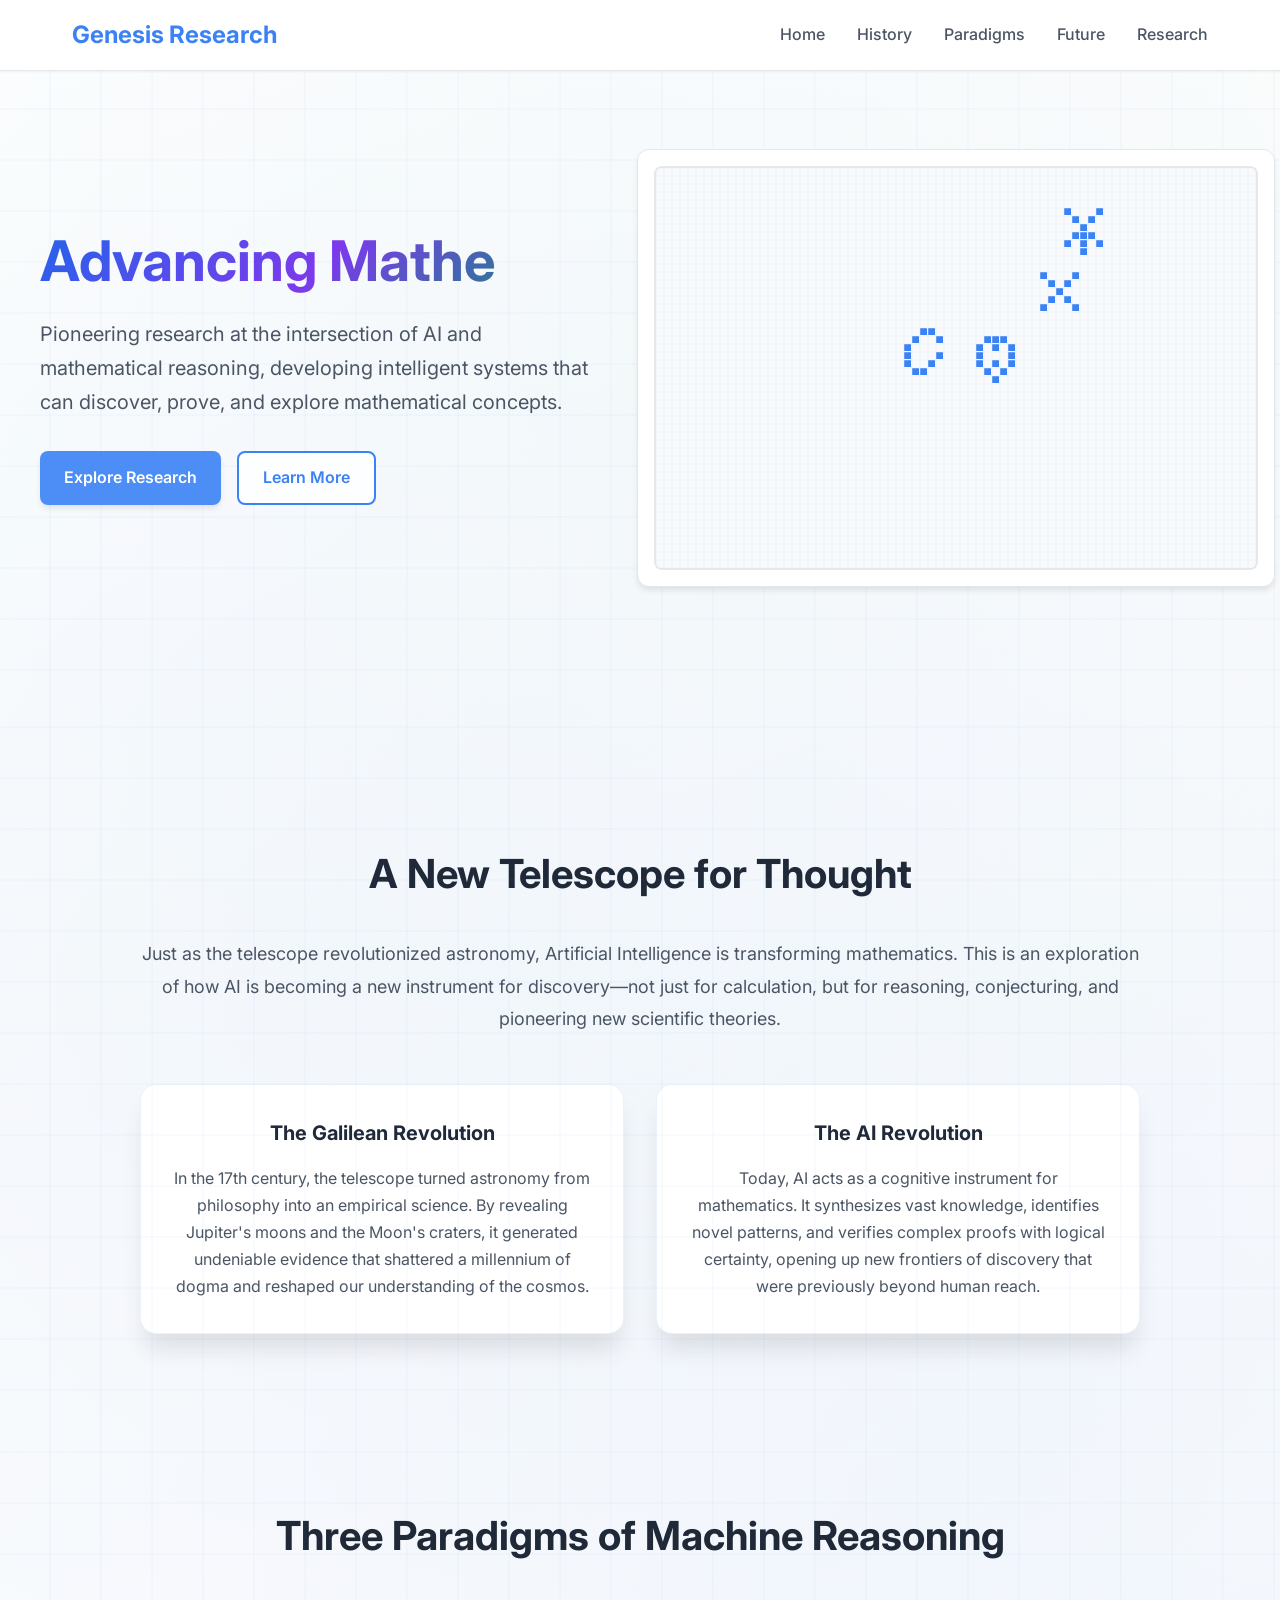
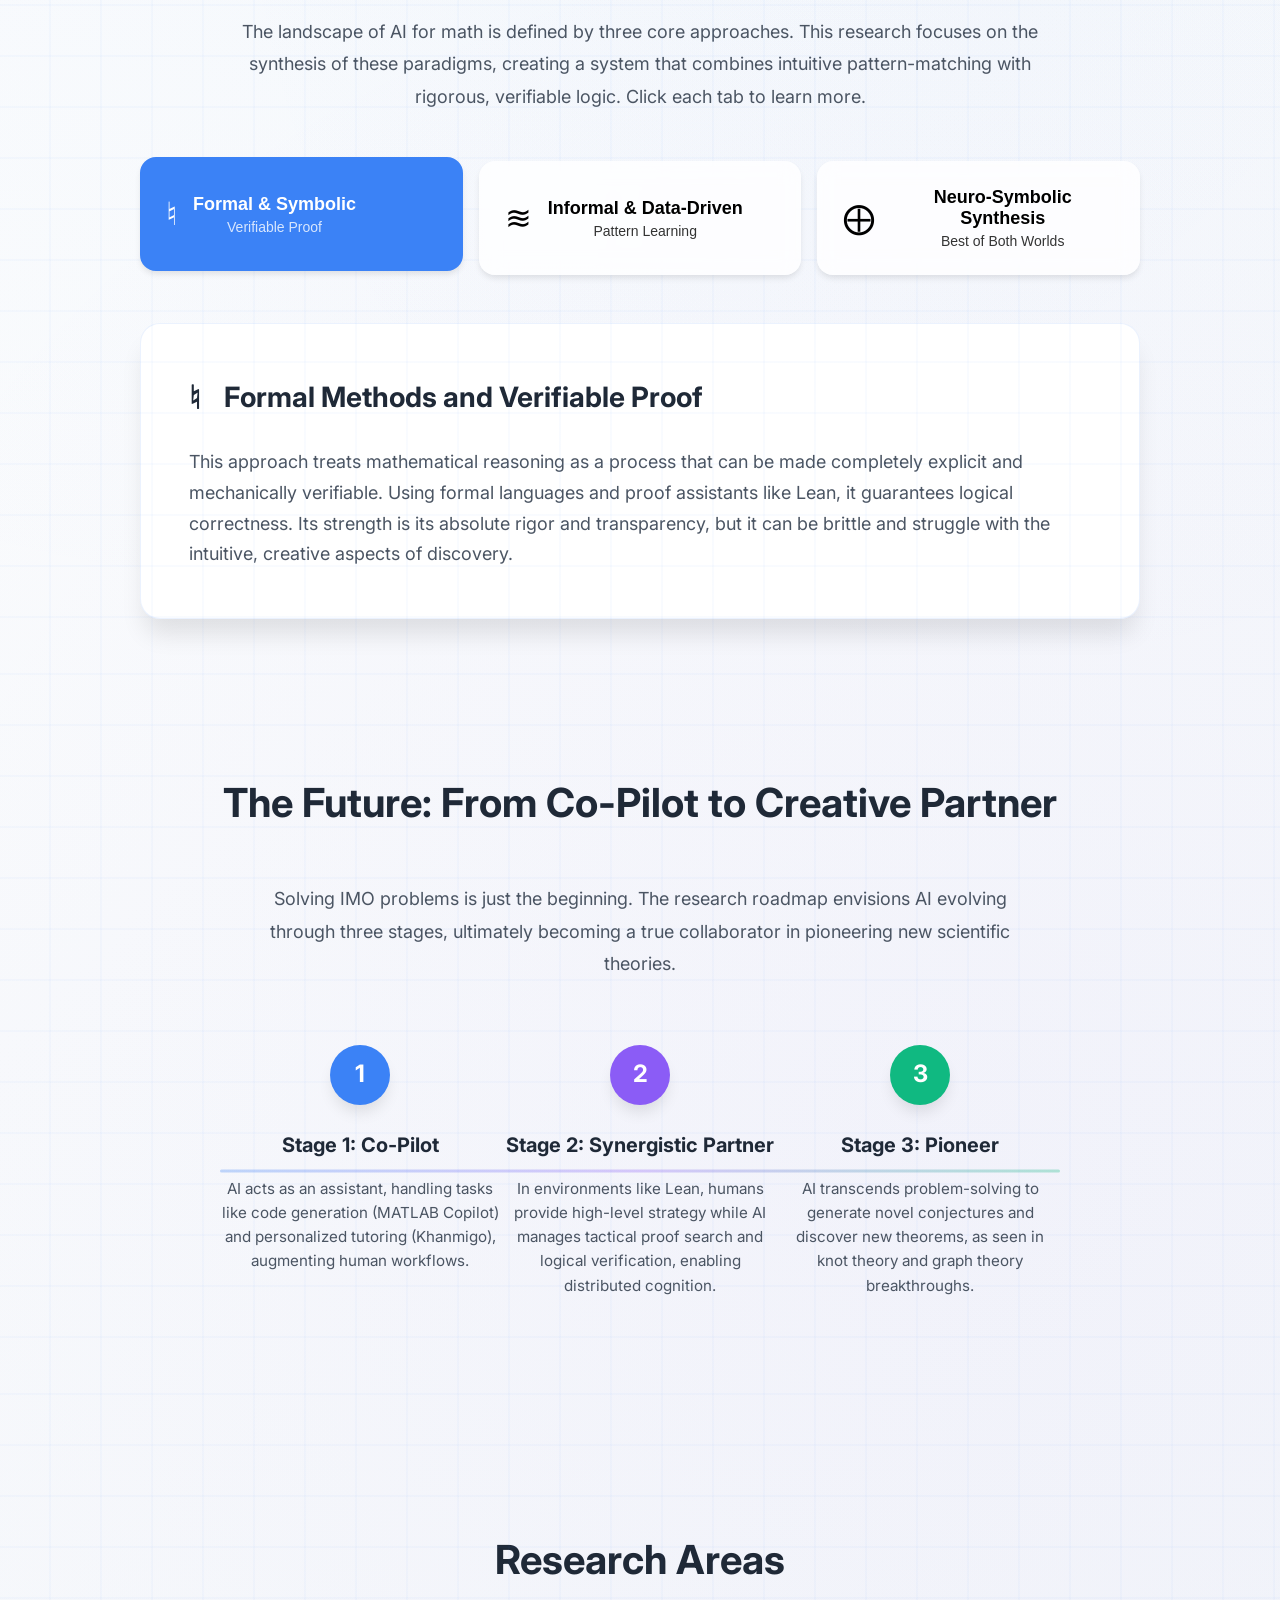
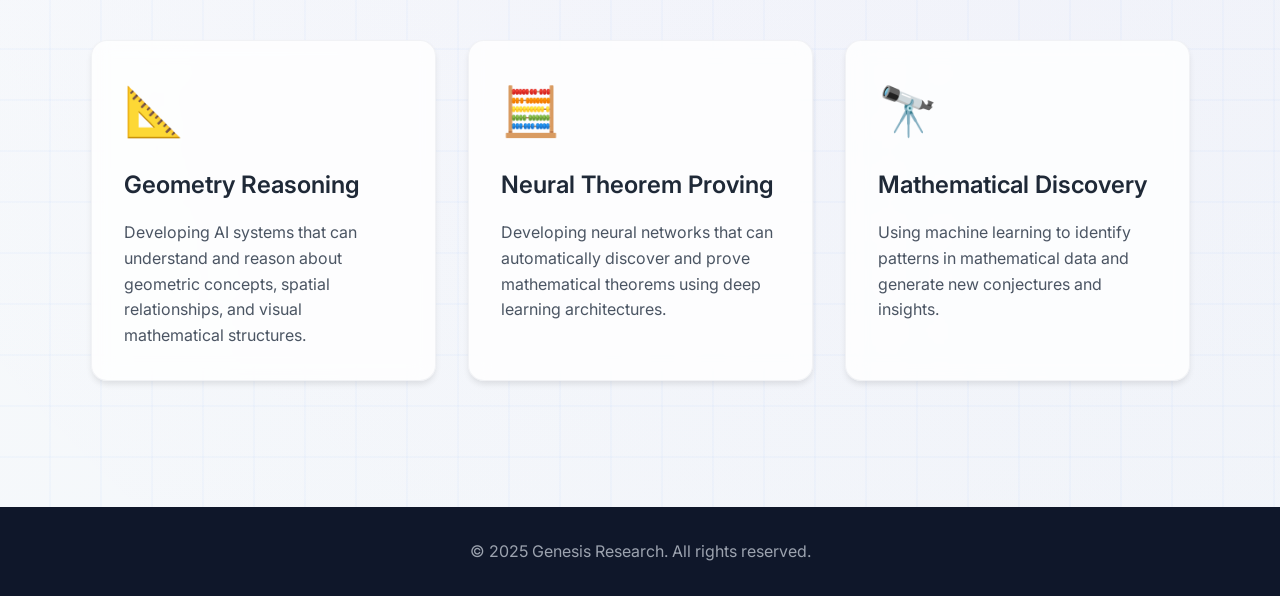
==== commit 4ef9fb2c: "Add files via upload" ====
--- a/index.html
+++ b/index.html
@@ -15,6 +15,9 @@
             </div>
             <ul class="nav-menu">
                 <li><a href="#home" class="nav-link">Home</a></li>
+                <li><a href="#history" class="nav-link">History</a></li>
+                <li><a href="#paradigms" class="nav-link">Paradigms</a></li>
+                <li><a href="#future" class="nav-link">Future</a></li>
                 <li><a href="#research" class="nav-link">Research</a></li>
             </ul>
         </nav>
@@ -47,8 +50,123 @@
             </div>
         </section>
 
+        <!-- History Section -->
+        <section id="history" class="hero">
+            <div class="container">
+                <div class="history-content">
+                    <div class="history-text">
+                        <h2 class="history-title">A New Telescope for Thought</h2>
+                        <p class="history-intro">
+                            Just as the telescope revolutionized astronomy, Artificial Intelligence is transforming mathematics. 
+                            This is an exploration of how AI is becoming a new instrument for discovery—not just for calculation, 
+                            but for reasoning, conjecturing, and pioneering new scientific theories.
+                        </p>
+                        <div class="revolution-cards">
+                            <div class="revolution-card">
+                                <h3>The Galilean Revolution</h3>
+                                <p>In the 17th century, the telescope turned astronomy from philosophy into an empirical science. 
+                                By revealing Jupiter's moons and the Moon's craters, it generated undeniable evidence that shattered 
+                                a millennium of dogma and reshaped our understanding of the cosmos.</p>
+                            </div>
+                            <div class="revolution-card">
+                                <h3>The AI Revolution</h3>
+                                <p>Today, AI acts as a cognitive instrument for mathematics. It synthesizes vast knowledge, 
+                                identifies novel patterns, and verifies complex proofs with logical certainty, opening up new 
+                                frontiers of discovery that were previously beyond human reach.</p>
+                            </div>
+                        </div>
+                    </div>
+                </div>
+            </div>
+        </section>
+
+        <!-- Paradigms Section -->
+        <section id="paradigms" class="hero">
+            <div class="container">
+                <div class="paradigms-content">
+                    <h2 class="section-title">Three Paradigms of Machine Reasoning</h2>
+                    <p class="paradigms-intro">
+                        The landscape of AI for math is defined by three core approaches. This research focuses on the 
+                        synthesis of these paradigms, creating a system that combines intuitive pattern-matching with 
+                        rigorous, verifiable logic. Click each tab to learn more.
+                    </p>
+                    
+                    <div class="paradigm-tabs">
+                        <button class="paradigm-tab active" data-paradigm="symbolic">
+                            <span class="paradigm-icon">♮</span>
+                            <div class="paradigm-label">
+                                <h3>Formal & Symbolic</h3>
+                                <p>Verifiable Proof</p>
+                            </div>
+                        </button>
+                        <button class="paradigm-tab" data-paradigm="informal">
+                            <span class="paradigm-icon">≋</span>
+                            <div class="paradigm-label">
+                                <h3>Informal & Data-Driven</h3>
+                                <p>Pattern Learning</p>
+                            </div>
+                        </button>
+                        <button class="paradigm-tab" data-paradigm="synthesis">
+                            <span class="paradigm-icon">⨁</span>
+                            <div class="paradigm-label">
+                                <h3>Neuro-Symbolic Synthesis</h3>
+                                <p>Best of Both Worlds</p>
+                            </div>
+                        </button>
+                    </div>
+                    
+                    <div class="paradigm-content" id="paradigm-content">
+                        <!-- Content will be populated by JavaScript -->
+                    </div>
+                </div>
+            </div>
+        </section>
+
+        <!-- Future Section -->
+        <section id="future" class="hero">
+            <div class="container">
+                <div class="future-content">
+                    <h2 class="section-title">The Future: From Co-Pilot to Creative Partner</h2>
+                    <p class="future-intro">
+                        Solving IMO problems is just the beginning. The research roadmap envisions AI evolving through 
+                        three stages, ultimately becoming a true collaborator in pioneering new scientific theories.
+                    </p>
+                    
+                    <div class="future-roadmap">
+                        <div class="roadmap-line"></div>
+                        <div class="roadmap-stages">
+                            <div class="roadmap-stage">
+                                <div class="stage-marker">1</div>
+                                <div class="stage-content">
+                                    <h3>Stage 1: Co-Pilot</h3>
+                                    <p>AI acts as an assistant, handling tasks like code generation (MATLAB Copilot) and 
+                                    personalized tutoring (Khanmigo), augmenting human workflows.</p>
+                                </div>
+                            </div>
+                            <div class="roadmap-stage">
+                                <div class="stage-marker">2</div>
+                                <div class="stage-content">
+                                    <h3>Stage 2: Synergistic Partner</h3>
+                                    <p>In environments like Lean, humans provide high-level strategy while AI manages 
+                                    tactical proof search and logical verification, enabling distributed cognition.</p>
+                                </div>
+                            </div>
+                            <div class="roadmap-stage">
+                                <div class="stage-marker">3</div>
+                                <div class="stage-content">
+                                    <h3>Stage 3: Pioneer</h3>
+                                    <p>AI transcends problem-solving to generate novel conjectures and discover new theorems, 
+                                    as seen in knot theory and graph theory breakthroughs.</p>
+                                </div>
+                            </div>
+                        </div>
+                    </div>
+                </div>
+            </div>
+        </section>
+
         <!-- Research Section -->
-        <section id="research" class="research">
+        <section id="research" class="hero">
             <div class="container">
                 <h2 class="section-title">Research Areas</h2>
                 <div class="research-grid">
@@ -77,7 +195,7 @@
 
     <footer class="footer">
         <div class="container">
-            <p>&copy; 2024 Genesis Research. All rights reserved.</p>
+            <p>&copy; 2025 Genesis Research. All rights reserved.</p>
         </div>
     </footer>
 
--- a/styles.css
+++ b/styles.css
@@ -38,6 +38,11 @@
     background-color: var(--bg-primary);
     overflow-x: hidden;
     position: relative;
+    background-image: 
+        linear-gradient(rgba(59, 130, 246, 0.03) 1px, transparent 1px),
+        linear-gradient(90deg, rgba(59, 130, 246, 0.03) 1px, transparent 1px);
+    background-size: 50px 50px;
+    background-attachment: fixed;
 }
 
 /* Header and Navigation */
@@ -104,12 +109,20 @@
 }
 
 /* Hero Section */
+main {
+    background: 
+        radial-gradient(circle at 25% 25%, rgba(59, 130, 246, 0.04) 0%, transparent 45%),
+        radial-gradient(circle at 75% 75%, rgba(124, 58, 237, 0.03) 0%, transparent 45%),
+        radial-gradient(circle at 50% 10%, rgba(5, 150, 105, 0.02) 0%, transparent 40%),
+        radial-gradient(circle at 80% 40%, rgba(59, 130, 246, 0.02) 0%, transparent 35%),
+        linear-gradient(135deg, rgba(255, 255, 255, 0.98) 0%, rgba(248, 250, 252, 0.95) 50%, rgba(241, 245, 249, 0.92) 100%);
+}
+
 .hero {
-    padding: 8rem 2rem 6rem;
-    min-height: 100vh;
-    display: flex;
-    align-items: center;
-    background: linear-gradient(135deg, var(--bg-primary) 0%, var(--bg-secondary) 100%);
+    padding: 4rem 2rem 3rem;
+    min-height: 80vh;
+    display: flex;
+    align-items: center;
     position: relative;
     overflow: hidden;
 }
@@ -121,30 +134,58 @@
     left: 0;
     right: 0;
     bottom: 0;
-    background: url('data:image/svg+xml,<svg xmlns="http://www.w3.org/2000/svg" viewBox="0 0 100 100"><defs><pattern id="grid" width="10" height="10" patternUnits="userSpaceOnUse"><path d="M 10 0 L 0 0 0 10" fill="none" stroke="%23e5e7eb" stroke-width="0.5"/></pattern></defs><rect width="100" height="100" fill="url(%23grid)"/></svg>');
-    opacity: 0.4;
-}
-
-.hero::before {
-    content: '';
-    position: absolute;
-    top: 0;
-    left: 0;
-    right: 0;
-    bottom: 0;
-    background: url('data:image/svg+xml,<svg xmlns="http://www.w3.org/2000/svg" viewBox="0 0 100 100"><defs><pattern id="grid" width="10" height="10" patternUnits="userSpaceOnUse"><path d="M 10 0 L 0 0 0 10" fill="none" stroke="%23e2e8f0" stroke-width="0.5"/></pattern></defs><rect width="100" height="100" fill="url(%23grid)"/></svg>');
-    opacity: 0.3;
+    background-image: 
+        repeating-linear-gradient(
+            0deg,
+            transparent,
+            transparent 49px,
+            rgba(59, 130, 246, 0.03) 49px,
+            rgba(59, 130, 246, 0.03) 51px
+        ),
+        repeating-linear-gradient(
+            90deg,
+            transparent,
+            transparent 49px,
+            rgba(59, 130, 246, 0.03) 49px,
+            rgba(59, 130, 246, 0.03) 51px
+        );
+    pointer-events: none;
+}
+
+@keyframes float {
+    0%, 100% { transform: translate(0, 0) rotate(0deg); }
+    25% { transform: translate(-20px, -10px) rotate(0.5deg); }
+    50% { transform: translate(10px, -20px) rotate(-0.5deg); }
+    75% { transform: translate(-10px, 10px) rotate(0.25deg); }
 }
 
 .hero-content {
     max-width: 1200px;
     margin: 0 auto;
+    position: relative;
+    z-index: 1;
+    text-align: center;
+}
+
+/* Home section specific layout - two columns */
+#home .hero-content {
     display: grid;
     grid-template-columns: 1fr 1fr;
     gap: 4rem;
     align-items: center;
-    position: relative;
-    z-index: 1;
+    text-align: left;
+}
+
+/* History content specific layout */
+.history-content {
+    display: block;
+    text-align: center;
+    max-width: 1000px;
+    margin: 0 auto;
+}
+
+.history-text {
+    margin-bottom: 0;
 }
 
 .hero-title {
@@ -275,7 +316,7 @@
 }
 
 .btn-primary {
-    background: var(--primary-color);
+    background: rgba(59, 130, 246, 0.9);
     color: white;
     box-shadow: var(--shadow-md);
     position: relative;
@@ -304,9 +345,10 @@
 }
 
 .btn-secondary {
-    background: transparent;
+    background: rgba(255, 255, 255, 0.8);
     color: var(--primary-color);
     border: 2px solid var(--primary-color);
+    backdrop-filter: blur(10px);
 }
 
 .btn-secondary:hover {
@@ -329,7 +371,7 @@
 
 /* Section Styles */
 section {
-    padding: 6rem 0;
+    padding: 3rem 0;
 }
 
 .section-title {
@@ -340,23 +382,238 @@
     color: var(--text-primary);
 }
 
+.research-title-outside {
+    background: var(--bg-primary);
+    padding: 2rem 0;
+    margin: 0;
+    position: relative;
+    z-index: 10;
+}
+
+/* Revolution Cards for History */
+.revolution-cards {
+    display: grid;
+    grid-template-columns: 1fr 1fr;
+    gap: 2rem;
+    margin-top: 3rem;
+}
+
+.revolution-card {
+    background: var(--bg-primary);
+    padding: 2rem;
+    border-radius: 16px;
+    box-shadow: var(--shadow-xl);
+    border: 1px solid rgba(59, 130, 246, 0.1);
+    transition: transform 0.3s ease;
+}
+
+.revolution-card:hover {
+    transform: translateY(-4px);
+    box-shadow: var(--shadow-xl);
+}
+
+.revolution-card h3 {
+    font-size: 1.25rem;
+    font-weight: 700;
+    color: var(--text-primary);
+    margin-bottom: 1rem;
+}
+
+.revolution-card p {
+    color: var(--text-secondary);
+    line-height: 1.7;
+}
+
+/* Paradigms Section */
+.paradigms-content {
+    max-width: 1000px;
+    margin: 0 auto;
+}
+
+.paradigms-intro {
+    text-align: center;
+    font-size: 1.125rem;
+    line-height: 1.8;
+    color: var(--text-secondary);
+    margin-bottom: 3rem;
+    max-width: 800px;
+    margin-left: auto;
+    margin-right: auto;
+}
+
+.paradigm-tabs {
+    display: grid;
+    grid-template-columns: repeat(auto-fit, minmax(250px, 1fr));
+    gap: 1rem;
+    margin-bottom: 3rem;
+}
+
+.paradigm-tab {
+    display: flex;
+    align-items: center;
+    gap: 1rem;
+    padding: 1.5rem;
+    background: rgba(255, 255, 255, 0.8);
+    border: 2px solid transparent;
+    border-radius: 16px;
+    cursor: pointer;
+    transition: all 0.3s ease;
+    box-shadow: var(--shadow-md);
+    backdrop-filter: blur(10px);
+}
+
+.paradigm-tab:hover {
+    transform: translateY(-2px);
+    box-shadow: var(--shadow-lg);
+    border-color: rgba(59, 130, 246, 0.2);
+}
+
+.paradigm-tab.active {
+    background: var(--primary-color);
+    color: white;
+    border-color: var(--primary-color);
+    transform: translateY(-4px);
+}
+
+.paradigm-tab.active:nth-child(2) {
+    background: var(--secondary-color);
+    border-color: var(--secondary-color);
+}
+
+.paradigm-tab.active:nth-child(3) {
+    background: var(--accent-color);
+    border-color: var(--accent-color);
+}
+
+.paradigm-icon {
+    font-size: 2rem;
+    flex-shrink: 0;
+}
+
+.paradigm-label h3 {
+    font-size: 1.125rem;
+    font-weight: 700;
+    margin: 0 0 0.25rem 0;
+}
+
+.paradigm-label p {
+    font-size: 0.875rem;
+    opacity: 0.8;
+    margin: 0;
+}
+
+.paradigm-content {
+    background: var(--bg-primary);
+    padding: 3rem;
+    border-radius: 20px;
+    box-shadow: var(--shadow-xl);
+    border: 1px solid rgba(59, 130, 246, 0.1);
+    min-height: 200px;
+    transition: opacity 0.3s ease;
+}
+
+.paradigm-content h3 {
+    font-size: 1.75rem;
+    font-weight: 700;
+    color: var(--text-primary);
+    margin-bottom: 1.5rem;
+    display: flex;
+    align-items: center;
+    gap: 1rem;
+}
+
+.paradigm-content p {
+    font-size: 1.125rem;
+    line-height: 1.7;
+    color: var(--text-secondary);
+}
+
+/* Future Section */
+.future-intro {
+    text-align: center;
+    font-size: 1.125rem;
+    line-height: 1.8;
+    color: var(--text-secondary);
+    margin-bottom: 4rem;
+    max-width: 800px;
+    margin-left: auto;
+    margin-right: auto;
+}
+
+.future-roadmap {
+    position: relative;
+    max-width: 900px;
+    margin: 0 auto;
+}
+
+.roadmap-line {
+    position: absolute;
+    top: 50%;
+    left: 0;
+    right: 0;
+    height: 3px;
+    background: linear-gradient(90deg, var(--primary-color), var(--secondary-color), var(--accent-color));
+    transform: translateY(-50%);
+    border-radius: 2px;
+    opacity: 0.3;
+}
+
+.roadmap-stages {
+    display: flex;
+    justify-content: space-between;
+    align-items: flex-start;
+    position: relative;
+    z-index: 2;
+}
+
+.roadmap-stage {
+    flex: 1;
+    display: flex;
+    flex-direction: column;
+    align-items: center;
+    text-align: center;
+    max-width: 280px;
+}
+
+.stage-marker {
+    width: 60px;
+    height: 60px;
+    background: var(--primary-color);
+    color: white;
+    border-radius: 50%;
+    display: flex;
+    align-items: center;
+    justify-content: center;
+    font-size: 1.5rem;
+    font-weight: 700;
+    margin-bottom: 1.5rem;
+    box-shadow: var(--shadow-lg);
+}
+
+.roadmap-stage:nth-child(2) .stage-marker {
+    background: var(--secondary-color);
+}
+
+.roadmap-stage:nth-child(3) .stage-marker {
+    background: var(--accent-color);
+}
+
+.stage-content h3 {
+    font-size: 1.25rem;
+    font-weight: 700;
+    color: var(--text-primary);
+    margin-bottom: 1rem;
+}
+
+.stage-content p {
+    color: var(--text-secondary);
+    line-height: 1.6;
+    font-size: 0.95rem;
+}
+
 /* Research Section */
 .research {
-    background: var(--bg-secondary);
-    position: relative;
-}
-
-.research::before {
-    content: '';
-    position: absolute;
-    top: 0;
-    left: 0;
-    right: 0;
-    bottom: 0;
-    background: 
-        radial-gradient(circle at 80% 20%, rgba(59, 130, 246, 0.05) 0%, transparent 70%),
-        radial-gradient(circle at 20% 80%, rgba(124, 58, 237, 0.05) 0%, transparent 70%);
-    pointer-events: none;
+    position: relative;
 }
 
 .research-grid {
@@ -366,14 +623,15 @@
 }
 
 .research-card {
-    background: var(--bg-primary);
+    background: rgba(255, 255, 255, 0.8);
     padding: 2rem;
     border-radius: 16px;
     box-shadow: var(--shadow-md);
     transition: all 0.3s ease;
-    border: 1px solid var(--border-color);
+    border: 1px solid rgba(229, 231, 235, 0.5);
     position: relative;
     overflow: hidden;
+    backdrop-filter: blur(10px);
 }
 
 .research-card::before {
@@ -697,4 +955,426 @@
     .hero-buttons {
         justify-content: center;
     }
+}
+
+/* History Section */
+.history {
+    position: relative;
+}
+
+
+.history-title {
+    font-size: 2.5rem;
+    font-weight: 700;
+    color: var(--text-primary);
+    margin-bottom: 2rem;
+    text-align: center;
+}
+
+.history-intro {
+    font-size: 1.125rem;
+    line-height: 1.8;
+    color: var(--text-secondary);
+    margin-bottom: 2rem;
+}
+
+.discovery-highlight {
+    background: var(--bg-primary);
+    padding: 2rem;
+    border-radius: 16px;
+    box-shadow: var(--shadow-md);
+    border-left: 4px solid var(--primary-color);
+}
+
+.discovery-highlight h3 {
+    font-size: 1.5rem;
+    color: var(--text-primary);
+    margin-bottom: 1rem;
+    font-weight: 600;
+}
+
+.discovery-highlight p {
+    margin-bottom: 1.5rem;
+    color: var(--text-secondary);
+}
+
+.btn-outline {
+    background: transparent;
+    color: var(--primary-color);
+    border: 2px solid var(--primary-color);
+    padding: 0.75rem 1.5rem;
+    border-radius: 8px;
+    text-decoration: none;
+    font-weight: 500;
+    transition: all 0.3s ease;
+    display: inline-block;
+}
+
+.btn-outline:hover {
+    background: var(--primary-color);
+    color: white;
+    transform: translateY(-2px);
+    box-shadow: var(--shadow-lg);
+}
+
+.history-timeline {
+    list-style: none;
+    padding-left: 1.5rem;
+    margin-bottom: 2rem;
+    position: relative;
+}
+
+.history-timeline::before {
+    content: '';
+    position: absolute;
+    left: 0;
+    top: 0.5rem;
+    bottom: 0;
+    width: 2px;
+    background: var(--primary-color);
+}
+
+.history-timeline li {
+    position: relative;
+    padding-left: 2rem;
+    margin-bottom: 1rem;
+    color: var(--text-secondary);
+    line-height: 1.6;
+}
+
+.history-timeline li::before {
+    content: '';
+    position: absolute;
+    left: -0.5rem;
+    top: 0.5rem;
+    width: 10px;
+    height: 10px;
+    background: var(--primary-color);
+    border-radius: 50%;
+    border: 3px solid var(--bg-primary);
+}
+
+
+/* Future Section */
+.future {
+    position: relative;
+}
+
+.future-content {
+    position: relative;
+    z-index: 1;
+    max-width: 1000px;
+    margin: 0 auto;
+}
+
+.research-description {
+    text-align: center;
+    margin-bottom: 4rem;
+}
+
+.research-description p {
+    font-size: 1.125rem;
+    line-height: 1.8;
+    color: var(--text-secondary);
+}
+
+/* Master Plan Section */
+.master-plan-content {
+    max-width: 1200px;
+    margin: 0 auto;
+}
+
+.research-description {
+    text-align: center;
+    margin-bottom: 4rem;
+}
+
+.research-description p {
+    font-size: 1.125rem;
+    line-height: 1.8;
+    color: var(--text-secondary);
+}
+
+.tab-container {
+    background: rgba(255, 255, 255, 0.95);
+    border-radius: 20px;
+    box-shadow: var(--shadow-xl);
+    overflow: hidden;
+    border: 1px solid rgba(59, 130, 246, 0.1);
+    backdrop-filter: blur(10px);
+}
+
+.tab-navigation {
+    display: flex;
+    background: rgba(248, 250, 252, 0.8);
+    border-bottom: 1px solid rgba(59, 130, 246, 0.1);
+    backdrop-filter: blur(5px);
+}
+
+.tab-button {
+    flex: 1;
+    display: flex;
+    align-items: center;
+    gap: 1rem;
+    padding: 2rem;
+    background: transparent;
+    border: none;
+    cursor: pointer;
+    transition: all 0.3s ease;
+    position: relative;
+    border-bottom: 3px solid transparent;
+}
+
+.tab-button:hover {
+    background: rgba(59, 130, 246, 0.05);
+}
+
+.tab-button.active {
+    background: rgba(255, 255, 255, 0.9);
+    border-bottom-color: var(--primary-color);
+    backdrop-filter: blur(5px);
+}
+
+.tab-button.active:nth-child(2) {
+    border-bottom-color: var(--secondary-color);
+}
+
+.tab-button.active:nth-child(3) {
+    border-bottom-color: var(--accent-color);
+}
+
+.tab-icon {
+    font-size: 2rem;
+    flex-shrink: 0;
+}
+
+.tab-content h3 {
+    font-size: 1.25rem;
+    font-weight: 700;
+    color: var(--text-primary);
+    margin: 0 0 0.25rem 0;
+    text-align: left;
+}
+
+.tab-content p {
+    font-size: 0.95rem;
+    color: var(--text-secondary);
+    margin: 0;
+    text-align: left;
+}
+
+.tab-panels {
+    position: relative;
+}
+
+.tab-panel {
+    display: none;
+    padding: 3rem;
+    animation: fadeIn 0.3s ease;
+}
+
+.tab-panel.active {
+    display: block;
+    background: transparent;
+}
+
+@keyframes fadeIn {
+    from { opacity: 0; transform: translateY(10px); }
+    to { opacity: 1; transform: translateY(0); }
+}
+
+.phase-details {
+    max-width: 800px;
+    margin: 0 auto;
+}
+
+.phase-header {
+    display: flex;
+    justify-content: space-between;
+    align-items: center;
+    margin-bottom: 2rem;
+}
+
+.phase-header h3 {
+    font-size: 2rem;
+    font-weight: 700;
+    color: var(--text-primary);
+    margin: 0;
+}
+
+.phase-period {
+    background: var(--primary-color);
+    color: white;
+    padding: 0.5rem 1rem;
+    border-radius: 20px;
+    font-size: 0.875rem;
+    font-weight: 600;
+}
+
+.phase-description {
+    margin-bottom: 2.5rem;
+}
+
+.phase-description p {
+    font-size: 1.125rem;
+    line-height: 1.7;
+    color: var(--text-secondary);
+}
+
+.phase-objectives {
+    margin-bottom: 2.5rem;
+}
+
+.phase-objectives h4 {
+    font-size: 1.25rem;
+    font-weight: 600;
+    color: var(--text-primary);
+    margin-bottom: 1rem;
+}
+
+.phase-objectives ul {
+    list-style: none;
+    padding: 0;
+}
+
+.phase-objectives li {
+    padding: 0.75rem 0;
+    padding-left: 2rem;
+    position: relative;
+    color: var(--text-secondary);
+    line-height: 1.6;
+}
+
+.phase-objectives li::before {
+    content: '✓';
+    position: absolute;
+    left: 0;
+    color: var(--accent-color);
+    font-weight: bold;
+    font-size: 1.2rem;
+}
+
+.phase-metrics {
+    display: flex;
+    gap: 2rem;
+    justify-content: center;
+}
+
+.metric-card {
+    background: var(--bg-secondary);
+    padding: 2rem;
+    border-radius: 16px;
+    text-align: center;
+    min-width: 150px;
+    box-shadow: var(--shadow-md);
+    border: 2px solid transparent;
+    transition: all 0.3s ease;
+}
+
+.metric-card:hover {
+    transform: translateY(-4px);
+    box-shadow: var(--shadow-lg);
+    border-color: rgba(59, 130, 246, 0.2);
+}
+
+.metric-number {
+    display: block;
+    font-size: 2.5rem;
+    font-weight: 700;
+    color: var(--primary-color);
+    line-height: 1;
+    margin-bottom: 0.5rem;
+}
+
+.metric-label {
+    display: block;
+    font-size: 0.875rem;
+    color: var(--text-muted);
+    text-transform: uppercase;
+    letter-spacing: 0.05em;
+    font-weight: 600;
+}
+
+
+/* Responsive styles for new sections */
+@media (max-width: 768px) {
+    .history-title {
+        font-size: 2rem;
+    }
+    
+    .revolution-cards {
+        grid-template-columns: 1fr;
+        gap: 1.5rem;
+    }
+    
+    .paradigm-tabs {
+        grid-template-columns: 1fr;
+        gap: 1rem;
+    }
+    
+    .paradigm-tab {
+        padding: 1.25rem;
+    }
+    
+    .paradigm-content {
+        padding: 2rem;
+    }
+    
+    .paradigm-content h3 {
+        font-size: 1.5rem;
+    }
+    
+    .roadmap-stages {
+        flex-direction: column;
+        align-items: center;
+        gap: 3rem;
+    }
+    
+    .roadmap-stage {
+        max-width: 100%;
+    }
+    
+    .roadmap-line {
+        display: none;
+    }
+}
+
+@media (max-width: 480px) {
+    .tab-button {
+        padding: 1rem;
+        gap: 0.75rem;
+    }
+    
+    .tab-icon {
+        font-size: 1.5rem;
+    }
+    
+    .tab-content h3 {
+        font-size: 1rem;
+    }
+    
+    .tab-content p {
+        font-size: 0.85rem;
+    }
+    
+    .tab-panel {
+        padding: 1.5rem;
+    }
+    
+    .phase-header h3 {
+        font-size: 1.5rem;
+    }
+    
+    .phase-metrics {
+        gap: 1rem;
+    }
+    
+    .metric-card {
+        padding: 1.5rem;
+        min-width: 140px;
+    }
+    
+    .metric-number {
+        font-size: 2rem;
+    }
 }
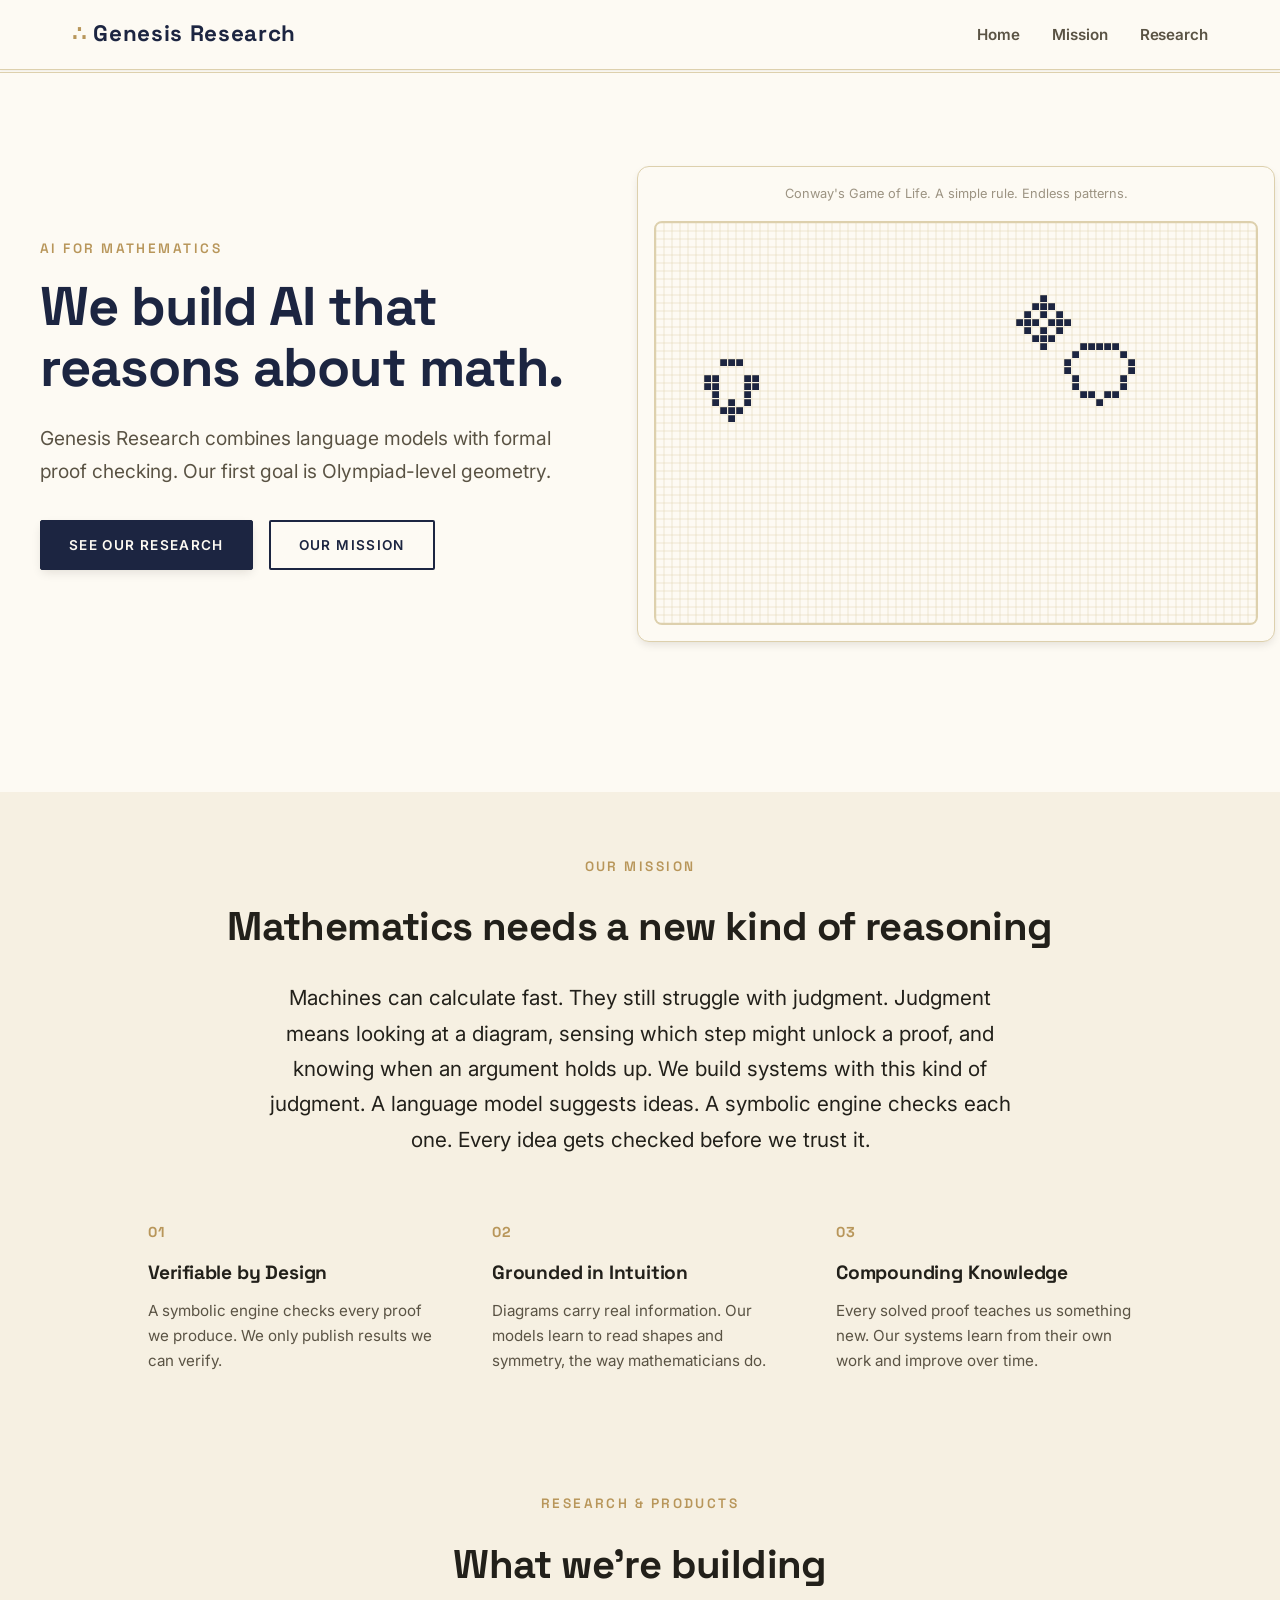
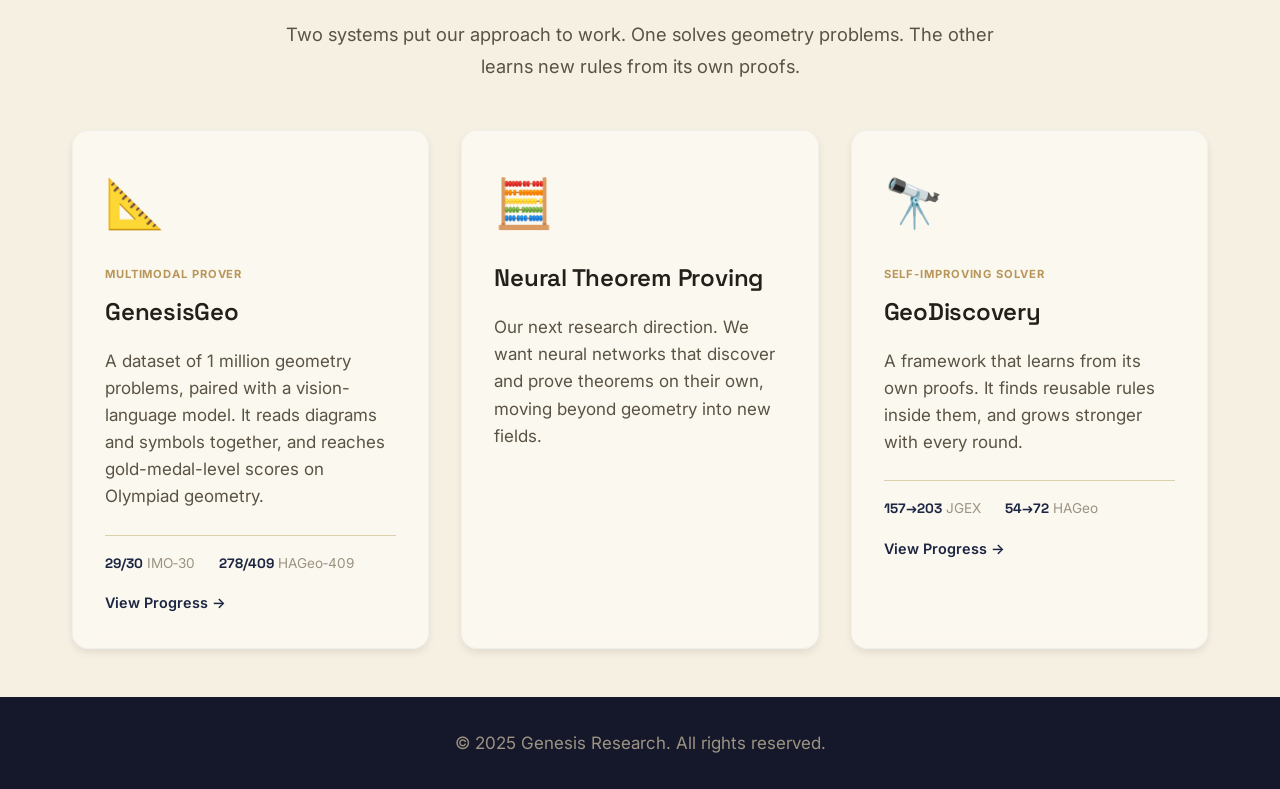
==== commit e5c0f978: "Redesign homepage and add projects page Rework the site into a startup-style homepage (Home / Missio" ====
--- a/index.html
+++ b/index.html
@@ -3,21 +3,19 @@
 <head>
     <meta charset="UTF-8">
     <meta name="viewport" content="width=device-width, initial-scale=1.0">
-    <title>AI for Mathematics Research</title>
-    <link href="https://fonts.googleapis.com/css2?family=Inter:wght@300;400;500;600;700&display=swap" rel="stylesheet">
+    <title>Genesis Research — AI That Reasons About Mathematics</title>
+    <link href="https://fonts.googleapis.com/css2?family=Space+Grotesk:wght@500;600;700&family=Inter:wght@400;500;600;700&display=swap" rel="stylesheet">
     <link rel="stylesheet" href="styles.css">
 </head>
 <body>
     <header class="header">
         <nav class="nav">
             <div class="nav-brand">
-                <h1 class="logo">Genesis Research</h1>
+                <a href="#home" class="logo">Genesis Research</a>
             </div>
             <ul class="nav-menu">
                 <li><a href="#home" class="nav-link">Home</a></li>
-                <li><a href="#history" class="nav-link">History</a></li>
-                <li><a href="#paradigms" class="nav-link">Paradigms</a></li>
-                <li><a href="#future" class="nav-link">Future</a></li>
+                <li><a href="#mission" class="nav-link">Mission</a></li>
                 <li><a href="#research" class="nav-link">Research</a></li>
             </ul>
         </nav>
@@ -28,20 +26,22 @@
         <section id="home" class="hero">
             <div class="hero-content">
                 <div class="hero-text">
-                    <h2 class="hero-title">Advancing Mathematics Through Artificial Intelligence</h2>
+                    <span class="eyebrow">AI for Mathematics</span>
+                    <h1 class="hero-title">We build AI that reasons about math.</h1>
                     <p class="hero-description">
-                        Pioneering research at the intersection of AI and mathematical reasoning, 
-                        developing intelligent systems that can discover, prove, and explore mathematical concepts.
+                        Genesis Research combines language models with formal proof checking.
+                        Our first goal is Olympiad-level geometry.
                     </p>
                     <div class="hero-buttons">
-                        <a href="#research" class="btn btn-primary">Explore Research</a>
-                        <a href="#research" class="btn btn-secondary">Learn More</a>
+                        <a href="#research" class="btn btn-primary">See Our Research</a>
+                        <a href="#mission" class="btn btn-secondary">Our Mission</a>
                     </div>
                 </div>
                 <div class="hero-visual">
                     <div class="mathematical-animation">
                         <div class="geometry-container">
                             <div id="life-game-container" class="life-game-wrapper">
+                                <span class="life-game-caption">Conway's Game of Life. A simple rule. Endless patterns.</span>
                                 <canvas id="life-canvas" width="600" height="400"></canvas>
                             </div>
                         </div>
@@ -50,147 +50,89 @@
             </div>
         </section>
 
-        <!-- History Section -->
-        <section id="history" class="hero">
+        <!-- Mission Section -->
+        <section id="mission" class="hero mission-section">
             <div class="container">
-                <div class="history-content">
-                    <div class="history-text">
-                        <h2 class="history-title">A New Telescope for Thought</h2>
-                        <p class="history-intro">
-                            Just as the telescope revolutionized astronomy, Artificial Intelligence is transforming mathematics. 
-                            This is an exploration of how AI is becoming a new instrument for discovery—not just for calculation, 
-                            but for reasoning, conjecturing, and pioneering new scientific theories.
-                        </p>
-                        <div class="revolution-cards">
-                            <div class="revolution-card">
-                                <h3>The Galilean Revolution</h3>
-                                <p>In the 17th century, the telescope turned astronomy from philosophy into an empirical science. 
-                                By revealing Jupiter's moons and the Moon's craters, it generated undeniable evidence that shattered 
-                                a millennium of dogma and reshaped our understanding of the cosmos.</p>
-                            </div>
-                            <div class="revolution-card">
-                                <h3>The AI Revolution</h3>
-                                <p>Today, AI acts as a cognitive instrument for mathematics. It synthesizes vast knowledge, 
-                                identifies novel patterns, and verifies complex proofs with logical certainty, opening up new 
-                                frontiers of discovery that were previously beyond human reach.</p>
-                            </div>
-                        </div>
+                <span class="eyebrow">Our Mission</span>
+                <h2 class="section-title">Mathematics needs a new kind of reasoning</h2>
+                <p class="mission-statement">
+                    Machines can calculate fast. They still struggle with judgment. Judgment means
+                    looking at a diagram, sensing which step might unlock a proof, and knowing when an
+                    argument holds up. We build systems with this kind of judgment. A language model
+                    suggests ideas. A symbolic engine checks each one. Every idea gets checked before
+                    we trust it.
+                </p>
+
+                <div class="mission-principles">
+                    <div class="mission-principle">
+                        <span class="principle-index">01</span>
+                        <h3>Verifiable by Design</h3>
+                        <p>A symbolic engine checks every proof we produce. We only publish results we
+                        can verify.</p>
+                    </div>
+                    <div class="mission-principle">
+                        <span class="principle-index">02</span>
+                        <h3>Grounded in Intuition</h3>
+                        <p>Diagrams carry real information. Our models learn to read shapes and
+                        symmetry, the way mathematicians do.</p>
+                    </div>
+                    <div class="mission-principle">
+                        <span class="principle-index">03</span>
+                        <h3>Compounding Knowledge</h3>
+                        <p>Every solved proof teaches us something new. Our systems learn from their
+                        own work and improve over time.</p>
                     </div>
                 </div>
             </div>
         </section>
 
-        <!-- Paradigms Section -->
-        <section id="paradigms" class="hero">
+        <!-- Research & Products Section -->
+        <section id="research" class="hero research-section">
             <div class="container">
-                <div class="paradigms-content">
-                    <h2 class="section-title">Three Paradigms of Machine Reasoning</h2>
-                    <p class="paradigms-intro">
-                        The landscape of AI for math is defined by three core approaches. This research focuses on the 
-                        synthesis of these paradigms, creating a system that combines intuitive pattern-matching with 
-                        rigorous, verifiable logic. Click each tab to learn more.
-                    </p>
-                    
-                    <div class="paradigm-tabs">
-                        <button class="paradigm-tab active" data-paradigm="symbolic">
-                            <span class="paradigm-icon">♮</span>
-                            <div class="paradigm-label">
-                                <h3>Formal & Symbolic</h3>
-                                <p>Verifiable Proof</p>
-                            </div>
-                        </button>
-                        <button class="paradigm-tab" data-paradigm="informal">
-                            <span class="paradigm-icon">≋</span>
-                            <div class="paradigm-label">
-                                <h3>Informal & Data-Driven</h3>
-                                <p>Pattern Learning</p>
-                            </div>
-                        </button>
-                        <button class="paradigm-tab" data-paradigm="synthesis">
-                            <span class="paradigm-icon">⨁</span>
-                            <div class="paradigm-label">
-                                <h3>Neuro-Symbolic Synthesis</h3>
-                                <p>Best of Both Worlds</p>
-                            </div>
-                        </button>
+                <span class="eyebrow">Research &amp; Products</span>
+                <h2 class="section-title">What we're building</h2>
+                <p class="section-intro">
+                    Two systems put our approach to work. One solves geometry problems. The other
+                    learns new rules from its own proofs.
+                </p>
+
+                <div class="research-grid">
+                    <a href="projects.html#genesisgeo" class="research-card research-card-featured">
+                        <div class="card-icon">📐</div>
+                        <span class="research-card-tag">Multimodal Prover</span>
+                        <h3>GenesisGeo</h3>
+                        <p>A dataset of 1 million geometry problems, paired with a vision-language
+                        model. It reads diagrams and symbols together, and reaches gold-medal-level
+                        scores on Olympiad geometry.</p>
+                        <div class="research-card-stats">
+                            <span><strong>29/30</strong> IMO&#8209;30</span>
+                            <span><strong>278/409</strong> HAGeo&#8209;409</span>
+                        </div>
+                        <span class="research-card-link">View Progress &rarr;</span>
+                    </a>
+
+                    <div class="research-card">
+                        <div class="card-icon">🧮</div>
+                        <h3>Neural Theorem Proving</h3>
+                        <p>Our next research direction. We want neural networks that discover and
+                        prove theorems on their own, moving beyond geometry into new fields.</p>
                     </div>
-                    
-                    <div class="paradigm-content" id="paradigm-content">
-                        <!-- Content will be populated by JavaScript -->
-                    </div>
+
+                    <a href="projects.html#geodiscovery" class="research-card research-card-featured">
+                        <div class="card-icon">🔭</div>
+                        <span class="research-card-tag">Self-Improving Solver</span>
+                        <h3>GeoDiscovery</h3>
+                        <p>A framework that learns from its own proofs. It finds reusable rules inside
+                        them, and grows stronger with every round.</p>
+                        <div class="research-card-stats">
+                            <span><strong>157&rarr;203</strong> JGEX</span>
+                            <span><strong>54&rarr;72</strong> HAGeo</span>
+                        </div>
+                        <span class="research-card-link">View Progress &rarr;</span>
+                    </a>
                 </div>
             </div>
         </section>
-
-        <!-- Future Section -->
-        <section id="future" class="hero">
-            <div class="container">
-                <div class="future-content">
-                    <h2 class="section-title">The Future: From Co-Pilot to Creative Partner</h2>
-                    <p class="future-intro">
-                        Solving IMO problems is just the beginning. The research roadmap envisions AI evolving through 
-                        three stages, ultimately becoming a true collaborator in pioneering new scientific theories.
-                    </p>
-                    
-                    <div class="future-roadmap">
-                        <div class="roadmap-line"></div>
-                        <div class="roadmap-stages">
-                            <div class="roadmap-stage">
-                                <div class="stage-marker">1</div>
-                                <div class="stage-content">
-                                    <h3>Stage 1: Co-Pilot</h3>
-                                    <p>AI acts as an assistant, handling tasks like code generation (MATLAB Copilot) and 
-                                    personalized tutoring (Khanmigo), augmenting human workflows.</p>
-                                </div>
-                            </div>
-                            <div class="roadmap-stage">
-                                <div class="stage-marker">2</div>
-                                <div class="stage-content">
-                                    <h3>Stage 2: Synergistic Partner</h3>
-                                    <p>In environments like Lean, humans provide high-level strategy while AI manages 
-                                    tactical proof search and logical verification, enabling distributed cognition.</p>
-                                </div>
-                            </div>
-                            <div class="roadmap-stage">
-                                <div class="stage-marker">3</div>
-                                <div class="stage-content">
-                                    <h3>Stage 3: Pioneer</h3>
-                                    <p>AI transcends problem-solving to generate novel conjectures and discover new theorems, 
-                                    as seen in knot theory and graph theory breakthroughs.</p>
-                                </div>
-                            </div>
-                        </div>
-                    </div>
-                </div>
-            </div>
-        </section>
-
-        <!-- Research Section -->
-        <section id="research" class="hero">
-            <div class="container">
-                <h2 class="section-title">Research Areas</h2>
-                <div class="research-grid">
-                    <div class="research-card">
-                        <div class="card-icon">📐</div>
-                        <h3>Geometry Reasoning</h3>
-                        <p>Developing AI systems that can understand and reason about geometric concepts, spatial relationships, and visual mathematical structures.</p>
-                    </div>
-                    <div class="research-card">
-                        <div class="card-icon">🧮</div>
-                        <h3>Neural Theorem Proving</h3>
-                        <p>Developing neural networks that can automatically discover and prove mathematical theorems using deep learning architectures.</p>
-                    </div>
-                    <div class="research-card">
-                        <div class="card-icon">🔭</div>
-                        <h3>Mathematical Discovery</h3>
-                        <p>Using machine learning to identify patterns in mathematical data and generate new conjectures and insights.</p>
-                    </div>
-                </div>
-            </div>
-        </section>
-
-
-
     </main>
 
     <footer class="footer">
@@ -201,4 +143,4 @@
 
     <script src="script.js"></script>
 </body>
-</html>+</html>
--- a/styles.css
+++ b/styles.css
@@ -6,25 +6,27 @@
 }
 
 :root {
-    --primary-color: #3b82f6;
-    --primary-dark: #2563eb;
-    --secondary-color: #8b5cf6;
-    --accent-color: #10b981;
-    --text-primary: #1f2937;
-    --text-secondary: #4b5563;
-    --text-muted: #9ca3af;
-    --bg-primary: #ffffff;
-    --bg-secondary: #f8fafc;
-    --bg-tertiary: #f1f5f9;
-    --bg-dark: #0f172a;
-    --border-color: #e5e7eb;
-    --math-blue: #2563eb;
-    --math-purple: #7c3aed;
-    --ai-green: #059669;
-    --shadow-sm: 0 1px 2px 0 rgb(0 0 0 / 0.05);
-    --shadow-md: 0 4px 6px -1px rgb(0 0 0 / 0.1);
-    --shadow-lg: 0 10px 15px -3px rgb(0 0 0 / 0.1);
-    --shadow-xl: 0 20px 25px -5px rgb(0 0 0 / 0.1);
+    /* Mathematician's study: ink, parchment, gold leaf, and a touch of burgundy */
+    --primary-color: #1c2541;
+    --primary-dark: #10182c;
+    --secondary-color: #7a2e2e;
+    --accent-color: #b8965a;
+    --text-primary: #22201a;
+    --text-secondary: #5a5344;
+    --text-muted: #9c9382;
+    --bg-primary: #fdfaf3;
+    --bg-secondary: #f6f0e2;
+    --bg-tertiary: #efe6d2;
+    --bg-dark: #14182a;
+    --border-color: #ddd0ad;
+    --math-blue: #1c2541;
+    --math-purple: #7a2e2e;
+    --ai-green: #8a7433;
+    --gold: #b8965a;
+    --shadow-sm: 0 1px 2px 0 rgb(28 20 10 / 0.06);
+    --shadow-md: 0 4px 10px -2px rgb(28 20 10 / 0.12);
+    --shadow-lg: 0 12px 24px -6px rgb(28 20 10 / 0.16);
+    --shadow-xl: 0 22px 40px -8px rgb(28 20 10 / 0.2);
 }
 
 html {
@@ -33,16 +35,50 @@
 
 body {
     font-family: 'Inter', -apple-system, BlinkMacSystemFont, 'Segoe UI', Roboto, sans-serif;
-    line-height: 1.6;
+    font-size: 1.0625rem;
+    line-height: 1.65;
     color: var(--text-primary);
     background-color: var(--bg-primary);
     overflow-x: hidden;
     position: relative;
-    background-image: 
-        linear-gradient(rgba(59, 130, 246, 0.03) 1px, transparent 1px),
-        linear-gradient(90deg, rgba(59, 130, 246, 0.03) 1px, transparent 1px);
-    background-size: 50px 50px;
-    background-attachment: fixed;
+}
+
+h1, h2, h3, h4, h5, h6,
+.logo, .hero-title, .section-title, .history-title,
+.project-title, .paradigm-content h3, .stage-content h3,
+.revolution-card h3, .research-card h3, .projects-page-hero h1,
+.tab-content h3, .paradigm-card h3, .stage-content h3,
+.project-mini-card h3, .phase-header h3 {
+    font-family: 'Space Grotesk', 'Inter', sans-serif;
+    font-weight: 700;
+    letter-spacing: -0.01em;
+}
+
+.eyebrow {
+    display: block;
+    font-family: 'Space Grotesk', sans-serif;
+    font-size: 0.85rem;
+    font-weight: 600;
+    text-transform: uppercase;
+    letter-spacing: 0.18em;
+    color: var(--gold);
+    margin-bottom: 1rem;
+    text-align: center;
+}
+
+#home .eyebrow {
+    text-align: left;
+}
+
+.section-intro {
+    text-align: center;
+    font-size: 1.15rem;
+    line-height: 1.75;
+    color: var(--text-secondary);
+    margin-bottom: 3rem;
+    max-width: 760px;
+    margin-left: auto;
+    margin-right: auto;
 }
 
 /* Header and Navigation */
@@ -51,7 +87,7 @@
     top: 0;
     left: 0;
     right: 0;
-    background: rgba(255, 255, 255, 0.95);
+    background: rgba(253, 250, 243, 0.96);
     backdrop-filter: blur(10px);
     border-bottom: 1px solid var(--border-color);
     box-shadow: var(--shadow-sm);
@@ -59,6 +95,16 @@
     transition: all 0.3s ease;
 }
 
+.header::after {
+    content: '';
+    position: absolute;
+    left: 0;
+    right: 0;
+    bottom: -4px;
+    height: 1px;
+    background: var(--border-color);
+}
+
 .nav {
     display: flex;
     justify-content: space-between;
@@ -69,10 +115,16 @@
 }
 
 .logo {
-    font-size: 1.5rem;
+    font-size: 1.4rem;
     font-weight: 700;
     color: var(--primary-color);
     text-decoration: none;
+    letter-spacing: 0.03em;
+}
+
+.logo::before {
+    content: '∴ ';
+    color: var(--gold);
 }
 
 .nav-menu {
@@ -84,13 +136,15 @@
 .nav-link {
     text-decoration: none;
     color: var(--text-secondary);
-    font-weight: 500;
+    font-weight: 600;
+    font-size: 0.95rem;
+    letter-spacing: -0.005em;
     transition: color 0.3s ease;
     position: relative;
 }
 
 .nav-link:hover {
-    color: var(--primary-color);
+    color: var(--secondary-color);
 }
 
 .nav-link::after {
@@ -99,8 +153,8 @@
     bottom: -4px;
     left: 0;
     width: 0;
-    height: 2px;
-    background: var(--primary-color);
+    height: 1px;
+    background: var(--gold);
     transition: width 0.3s ease;
 }
 
@@ -110,53 +164,85 @@
 
 /* Hero Section */
 main {
-    background: 
-        radial-gradient(circle at 25% 25%, rgba(59, 130, 246, 0.04) 0%, transparent 45%),
-        radial-gradient(circle at 75% 75%, rgba(124, 58, 237, 0.03) 0%, transparent 45%),
-        radial-gradient(circle at 50% 10%, rgba(5, 150, 105, 0.02) 0%, transparent 40%),
-        radial-gradient(circle at 80% 40%, rgba(59, 130, 246, 0.02) 0%, transparent 35%),
-        linear-gradient(135deg, rgba(255, 255, 255, 0.98) 0%, rgba(248, 250, 252, 0.95) 50%, rgba(241, 245, 249, 0.92) 100%);
+    background: var(--bg-primary);
 }
 
 .hero {
     padding: 4rem 2rem 3rem;
-    min-height: 80vh;
     display: flex;
     align-items: center;
     position: relative;
     overflow: hidden;
 }
 
-.hero::before {
-    content: '';
-    position: absolute;
-    top: 0;
-    left: 0;
-    right: 0;
-    bottom: 0;
-    background-image: 
-        repeating-linear-gradient(
-            0deg,
-            transparent,
-            transparent 49px,
-            rgba(59, 130, 246, 0.03) 49px,
-            rgba(59, 130, 246, 0.03) 51px
-        ),
-        repeating-linear-gradient(
-            90deg,
-            transparent,
-            transparent 49px,
-            rgba(59, 130, 246, 0.03) 49px,
-            rgba(59, 130, 246, 0.03) 51px
-        );
-    pointer-events: none;
-}
-
-@keyframes float {
-    0%, 100% { transform: translate(0, 0) rotate(0deg); }
-    25% { transform: translate(-20px, -10px) rotate(0.5deg); }
-    50% { transform: translate(10px, -20px) rotate(-0.5deg); }
-    75% { transform: translate(-10px, 10px) rotate(0.25deg); }
+#home.hero {
+    min-height: 88vh;
+}
+
+.mission-section,
+.research-section {
+    background: var(--bg-secondary);
+}
+
+/* Mission Section */
+.mission-statement {
+    font-size: 1.3rem;
+    line-height: 1.7;
+    color: var(--text-primary);
+    max-width: 760px;
+    margin: 0 auto 3.5rem;
+    text-align: center;
+}
+
+.mission-statement em {
+    font-style: normal;
+    color: var(--gold);
+    font-weight: 600;
+}
+
+.mission-principles {
+    display: grid;
+    grid-template-columns: repeat(3, 1fr);
+    gap: 2rem;
+    max-width: 1000px;
+    margin: 0 auto;
+}
+
+.mission-principle {
+    padding: 0.5rem;
+}
+
+.principle-index {
+    display: block;
+    font-family: 'Space Grotesk', sans-serif;
+    font-size: 0.9rem;
+    font-weight: 700;
+    color: var(--gold);
+    margin-bottom: 0.75rem;
+    letter-spacing: 0.05em;
+}
+
+.mission-principle h3 {
+    font-size: 1.2rem;
+    margin-bottom: 0.6rem;
+    color: var(--text-primary);
+}
+
+.mission-principle p {
+    font-size: 0.95rem;
+    line-height: 1.65;
+    color: var(--text-secondary);
+}
+
+@media (max-width: 768px) {
+    .mission-principles {
+        grid-template-columns: 1fr;
+        gap: 2.5rem;
+    }
+
+    .mission-statement {
+        font-size: 1.1rem;
+    }
 }
 
 .hero-content {
@@ -189,24 +275,20 @@
 }
 
 .hero-title {
-    font-size: 3.5rem;
-    font-weight: 700;
-    line-height: 1.1;
+    font-size: 3.4rem;
+    font-weight: 700;
+    line-height: 1.12;
+    letter-spacing: -0.02em;
     margin-bottom: 1.5rem;
-    background: linear-gradient(135deg, var(--math-blue) 0%, var(--math-purple) 50%, var(--ai-green) 100%);
-    -webkit-background-clip: text;
-    -webkit-text-fill-color: transparent;
-    background-clip: text;
-    min-height: 3.85rem;
-    display: flex;
-    align-items: center;
+    color: var(--primary-color);
 }
 
 .hero-description {
-    font-size: 1.25rem;
+    font-size: 1.2rem;
     color: var(--text-secondary);
     margin-bottom: 2rem;
     line-height: 1.7;
+    max-width: 520px;
 }
 
 .hero-buttons {
@@ -267,6 +349,13 @@
     border-color: var(--primary-color);
 }
 
+.life-game-caption {
+    font-size: 0.8rem;
+    color: var(--text-muted);
+    text-align: center;
+    max-width: 420px;
+}
+
 /* Game of Life Animations */
 @keyframes cell-birth {
     0% {
@@ -305,22 +394,25 @@
 .btn {
     display: inline-flex;
     align-items: center;
-    padding: 0.75rem 1.5rem;
+    padding: 0.75rem 1.75rem;
     border: none;
-    border-radius: 8px;
+    border-radius: 2px;
     text-decoration: none;
     font-weight: 600;
+    font-size: 0.85rem;
+    text-transform: uppercase;
+    letter-spacing: 0.1em;
     cursor: pointer;
     transition: all 0.3s ease;
-    font-size: 1rem;
 }
 
 .btn-primary {
-    background: rgba(59, 130, 246, 0.9);
-    color: white;
+    background: var(--primary-color);
+    color: var(--bg-primary);
     box-shadow: var(--shadow-md);
     position: relative;
     overflow: hidden;
+    border: 1px solid var(--primary-color);
 }
 
 .btn-primary::before {
@@ -330,7 +422,7 @@
     left: -100%;
     width: 100%;
     height: 100%;
-    background: linear-gradient(90deg, transparent, rgba(255, 255, 255, 0.2), transparent);
+    background: linear-gradient(90deg, transparent, rgba(253, 250, 243, 0.2), transparent);
     transition: left 0.5s;
 }
 
@@ -345,7 +437,7 @@
 }
 
 .btn-secondary {
-    background: rgba(255, 255, 255, 0.8);
+    background: rgba(253, 250, 243, 0.8);
     color: var(--primary-color);
     border: 2px solid var(--primary-color);
     backdrop-filter: blur(10px);
@@ -377,8 +469,9 @@
 .section-title {
     font-size: 2.5rem;
     font-weight: 700;
-    text-align: center;
-    margin-bottom: 3rem;
+    letter-spacing: -0.015em;
+    text-align: center;
+    margin-bottom: 1.25rem;
     color: var(--text-primary);
 }
 
@@ -403,7 +496,7 @@
     padding: 2rem;
     border-radius: 16px;
     box-shadow: var(--shadow-xl);
-    border: 1px solid rgba(59, 130, 246, 0.1);
+    border: 1px solid rgba(28, 37, 65, 0.1);
     transition: transform 0.3s ease;
 }
 
@@ -453,7 +546,7 @@
     align-items: center;
     gap: 1rem;
     padding: 1.5rem;
-    background: rgba(255, 255, 255, 0.8);
+    background: rgba(253, 250, 243, 0.8);
     border: 2px solid transparent;
     border-radius: 16px;
     cursor: pointer;
@@ -465,7 +558,7 @@
 .paradigm-tab:hover {
     transform: translateY(-2px);
     box-shadow: var(--shadow-lg);
-    border-color: rgba(59, 130, 246, 0.2);
+    border-color: rgba(28, 37, 65, 0.2);
 }
 
 .paradigm-tab.active {
@@ -507,7 +600,7 @@
     padding: 3rem;
     border-radius: 20px;
     box-shadow: var(--shadow-xl);
-    border: 1px solid rgba(59, 130, 246, 0.1);
+    border: 1px solid rgba(28, 37, 65, 0.1);
     min-height: 200px;
     transition: opacity 0.3s ease;
 }
@@ -611,6 +704,314 @@
     font-size: 0.95rem;
 }
 
+/* Projects Section */
+.projects-intro {
+    text-align: center;
+    font-size: 1.125rem;
+    line-height: 1.8;
+    color: var(--text-secondary);
+    margin-bottom: 3rem;
+    max-width: 800px;
+    margin-left: auto;
+    margin-right: auto;
+}
+
+.project-showcase {
+    max-width: 1000px;
+    margin: 0 auto;
+    background: rgba(253, 250, 243, 0.9);
+    border-radius: 24px;
+    padding: 3rem;
+    box-shadow: var(--shadow-xl);
+    border: 1px solid rgba(28, 37, 65, 0.1);
+    backdrop-filter: blur(10px);
+    position: relative;
+    overflow: hidden;
+    scroll-margin-top: 100px;
+}
+
+.project-showcase::before {
+    content: '';
+    position: absolute;
+    top: -40%;
+    right: -20%;
+    width: 60%;
+    height: 140%;
+    background: radial-gradient(circle, rgba(122, 46, 46, 0.06) 0%, transparent 70%);
+    pointer-events: none;
+}
+
+.project-showcase-header {
+    text-align: center;
+    margin-bottom: 1.5rem;
+    position: relative;
+    z-index: 1;
+}
+
+.project-badge {
+    display: inline-block;
+    padding: 0.35rem 1rem;
+    background: linear-gradient(135deg, var(--math-blue), var(--math-purple));
+    color: white;
+    font-size: 0.75rem;
+    font-weight: 700;
+    text-transform: uppercase;
+    letter-spacing: 0.08em;
+    border-radius: 999px;
+    margin-bottom: 1rem;
+}
+
+.project-title {
+    font-size: 2.25rem;
+    font-weight: 700;
+    background: linear-gradient(135deg, var(--math-blue) 0%, var(--math-purple) 50%, var(--ai-green) 100%);
+    -webkit-background-clip: text;
+    -webkit-text-fill-color: transparent;
+    background-clip: text;
+    margin-bottom: 0.5rem;
+}
+
+.project-subtitle {
+    font-size: 1.1rem;
+    color: var(--text-secondary);
+    font-weight: 500;
+}
+
+.project-description {
+    font-size: 1.05rem;
+    line-height: 1.8;
+    color: var(--text-secondary);
+    max-width: 780px;
+    margin: 0 auto 2.5rem;
+    text-align: center;
+    position: relative;
+    z-index: 1;
+}
+
+.project-stats {
+    display: grid;
+    grid-template-columns: repeat(4, 1fr);
+    gap: 1.5rem;
+    margin-bottom: 2.5rem;
+    position: relative;
+    z-index: 1;
+}
+
+.project-stat {
+    text-align: center;
+    padding: 1.5rem 1rem;
+    background: var(--bg-secondary);
+    border-radius: 16px;
+    border: 1px solid var(--border-color);
+    transition: transform 0.3s ease, box-shadow 0.3s ease;
+}
+
+.project-stat:hover {
+    transform: translateY(-4px);
+    box-shadow: var(--shadow-lg);
+}
+
+.stat-number {
+    display: block;
+    font-size: 1.75rem;
+    font-weight: 700;
+    color: var(--math-blue);
+    margin-bottom: 0.25rem;
+}
+
+.stat-label {
+    display: block;
+    font-size: 0.8rem;
+    color: var(--text-muted);
+    text-transform: uppercase;
+    letter-spacing: 0.05em;
+    font-weight: 600;
+}
+
+.project-highlights {
+    display: grid;
+    grid-template-columns: repeat(3, 1fr);
+    gap: 1.5rem;
+    margin-bottom: 2.5rem;
+    position: relative;
+    z-index: 1;
+}
+
+.project-highlight {
+    display: flex;
+    gap: 0.75rem;
+    align-items: flex-start;
+}
+
+.highlight-icon {
+    font-size: 1.5rem;
+    flex-shrink: 0;
+    line-height: 1;
+}
+
+.project-highlight h4 {
+    font-size: 1rem;
+    font-weight: 700;
+    color: var(--text-primary);
+    margin-bottom: 0.35rem;
+}
+
+.project-highlight p {
+    font-size: 0.9rem;
+    color: var(--text-secondary);
+    line-height: 1.55;
+}
+
+.project-links {
+    display: flex;
+    justify-content: center;
+    gap: 1rem;
+    flex-wrap: wrap;
+    position: relative;
+    z-index: 1;
+}
+
+.progress-statement {
+    position: relative;
+    z-index: 1;
+    border-left: 3px solid var(--gold);
+    padding: 0.25rem 0 0.25rem 1.75rem;
+    max-width: 780px;
+    margin: 0 auto;
+}
+
+.progress-label {
+    display: block;
+    font-family: 'Space Grotesk', sans-serif;
+    font-weight: 600;
+    font-size: 0.85rem;
+    text-transform: uppercase;
+    letter-spacing: 0.1em;
+    color: var(--gold);
+    margin-bottom: 0.5rem;
+}
+
+.progress-statement p {
+    font-size: 1rem;
+    line-height: 1.75;
+    color: var(--text-secondary);
+}
+
+@media (max-width: 768px) {
+    .project-showcase {
+        padding: 2rem 1.5rem;
+    }
+
+    .project-stats {
+        grid-template-columns: repeat(2, 1fr);
+    }
+
+    .project-highlights {
+        grid-template-columns: 1fr;
+    }
+
+    .project-title {
+        font-size: 1.75rem;
+    }
+}
+
+/* Projects Teaser (Homepage) */
+.project-teaser-grid {
+    display: grid;
+    grid-template-columns: repeat(2, 1fr);
+    gap: 2rem;
+    max-width: 900px;
+    margin: 0 auto 2.5rem;
+}
+
+.project-teaser-card {
+    background: rgba(253, 250, 243, 0.85);
+    border-radius: 20px;
+    padding: 2rem;
+    box-shadow: var(--shadow-lg);
+    border: 1px solid rgba(28, 37, 65, 0.1);
+    backdrop-filter: blur(10px);
+    transition: transform 0.3s ease, box-shadow 0.3s ease;
+}
+
+.project-teaser-card:hover {
+    transform: translateY(-6px);
+    box-shadow: var(--shadow-xl);
+}
+
+.project-teaser-card h3 {
+    font-size: 1.5rem;
+    font-weight: 700;
+    color: var(--text-primary);
+    margin: 0.75rem 0;
+}
+
+.project-teaser-card p {
+    color: var(--text-secondary);
+    line-height: 1.65;
+    font-size: 0.95rem;
+}
+
+@media (max-width: 768px) {
+    .project-teaser-grid {
+        grid-template-columns: 1fr;
+    }
+}
+
+/* Projects Page */
+.projects-page-hero {
+    padding: 8rem 2rem 3rem;
+    text-align: center;
+}
+
+.projects-page-hero h1 {
+    font-size: 3rem;
+    font-weight: 700;
+    background: linear-gradient(135deg, var(--math-blue) 0%, var(--math-purple) 50%, var(--ai-green) 100%);
+    -webkit-background-clip: text;
+    -webkit-text-fill-color: transparent;
+    background-clip: text;
+    margin-bottom: 1rem;
+}
+
+.projects-page-hero p {
+    font-size: 1.2rem;
+    color: var(--text-secondary);
+    max-width: 700px;
+    margin: 0 auto;
+    line-height: 1.7;
+}
+
+.projects-list {
+    display: flex;
+    flex-direction: column;
+    gap: 3rem;
+    padding: 1rem 2rem 5rem;
+    max-width: 1000px;
+    margin: 0 auto;
+}
+
+.project-timeline-marker {
+    display: flex;
+    align-items: center;
+    gap: 1rem;
+    margin-bottom: -1rem;
+    color: var(--text-muted);
+    font-size: 0.85rem;
+    font-weight: 600;
+    text-transform: uppercase;
+    letter-spacing: 0.08em;
+}
+
+.project-timeline-marker::before {
+    content: '';
+    width: 10px;
+    height: 10px;
+    border-radius: 50%;
+    background: var(--primary-color);
+    flex-shrink: 0;
+}
+
 /* Research Section */
 .research {
     position: relative;
@@ -623,7 +1024,7 @@
 }
 
 .research-card {
-    background: rgba(255, 255, 255, 0.8);
+    background: rgba(253, 250, 243, 0.8);
     padding: 2rem;
     border-radius: 16px;
     box-shadow: var(--shadow-md);
@@ -641,7 +1042,7 @@
     left: 0;
     right: 0;
     bottom: 0;
-    background: linear-gradient(135deg, rgba(59, 130, 246, 0.03) 0%, rgba(124, 58, 237, 0.03) 100%);
+    background: linear-gradient(135deg, rgba(28, 37, 65, 0.03) 0%, rgba(122, 46, 46, 0.03) 100%);
     opacity: 0;
     transition: opacity 0.3s ease;
 }
@@ -671,6 +1072,57 @@
 .research-card p {
     color: var(--text-secondary);
     line-height: 1.6;
+}
+
+.research-card-featured {
+    display: block;
+    text-decoration: none;
+    color: inherit;
+}
+
+.research-card-tag {
+    display: inline-block;
+    font-size: 0.7rem;
+    font-weight: 700;
+    text-transform: uppercase;
+    letter-spacing: 0.08em;
+    color: var(--gold);
+    margin-bottom: 0.5rem;
+}
+
+.research-card-stats {
+    display: flex;
+    gap: 1.5rem;
+    font-size: 0.85rem;
+    color: var(--text-muted);
+    border-top: 1px solid var(--border-color);
+    margin-top: 1.5rem;
+    padding-top: 1rem;
+    position: relative;
+    z-index: 1;
+}
+
+.research-card-stats strong {
+    color: var(--primary-color);
+    font-family: 'Space Grotesk', sans-serif;
+}
+
+.research-card-link {
+    display: inline-flex;
+    align-items: center;
+    gap: 0.35rem;
+    margin-top: 1rem;
+    font-size: 0.9rem;
+    font-weight: 600;
+    color: var(--primary-color);
+    transition: transform 0.25s ease, color 0.25s ease;
+    position: relative;
+    z-index: 1;
+}
+
+.research-card-featured:hover .research-card-link {
+    transform: translateX(4px);
+    color: var(--gold);
 }
 
 /* Publications Section */
@@ -777,7 +1229,7 @@
 }
 
 .code-line {
-    color: #10b981;
+    color: #8a7433;
     text-align: left;
 }
 
@@ -790,16 +1242,16 @@
 }
 
 .solver-input {
-    color: #60a5fa;
+    color: #b8965a;
 }
 
 .solver-arrow {
-    color: #10b981;
+    color: #8a7433;
     font-size: 1.5rem;
 }
 
 .solver-output {
-    color: #f59e0b;
+    color: #7a2e2e;
 }
 
 .pattern-display {
@@ -810,13 +1262,13 @@
 }
 
 .sequence {
-    color: #60a5fa;
+    color: #b8965a;
     font-family: monospace;
     font-size: 1.1rem;
 }
 
 .pattern-result {
-    color: #10b981;
+    color: #8a7433;
     font-weight: 600;
 }
 
@@ -873,7 +1325,7 @@
 .form-group textarea:focus {
     outline: none;
     border-color: var(--primary-color);
-    box-shadow: 0 0 0 3px rgba(59, 130, 246, 0.1);
+    box-shadow: 0 0 0 3px rgba(28, 37, 65, 0.1);
 }
 
 /* Footer */
@@ -966,9 +1418,34 @@
 .history-title {
     font-size: 2.5rem;
     font-weight: 700;
+    font-style: italic;
     color: var(--text-primary);
     margin-bottom: 2rem;
     text-align: center;
+    position: relative;
+    padding-bottom: 1.25rem;
+}
+
+.history-title::before {
+    display: block;
+    font-family: 'EB Garamond', serif;
+    font-style: normal;
+    font-size: 0.8rem;
+    letter-spacing: 0.25em;
+    text-transform: uppercase;
+    color: var(--gold);
+    margin-bottom: 0.75rem;
+}
+
+.history-title::after {
+    content: '';
+    position: absolute;
+    bottom: 0;
+    left: 50%;
+    transform: translateX(-50%);
+    width: 60px;
+    height: 1px;
+    background: var(--gold);
 }
 
 .history-intro {
@@ -1096,18 +1573,18 @@
 }
 
 .tab-container {
-    background: rgba(255, 255, 255, 0.95);
+    background: rgba(253, 250, 243, 0.95);
     border-radius: 20px;
     box-shadow: var(--shadow-xl);
     overflow: hidden;
-    border: 1px solid rgba(59, 130, 246, 0.1);
+    border: 1px solid rgba(28, 37, 65, 0.1);
     backdrop-filter: blur(10px);
 }
 
 .tab-navigation {
     display: flex;
     background: rgba(248, 250, 252, 0.8);
-    border-bottom: 1px solid rgba(59, 130, 246, 0.1);
+    border-bottom: 1px solid rgba(28, 37, 65, 0.1);
     backdrop-filter: blur(5px);
 }
 
@@ -1126,11 +1603,11 @@
 }
 
 .tab-button:hover {
-    background: rgba(59, 130, 246, 0.05);
+    background: rgba(28, 37, 65, 0.05);
 }
 
 .tab-button.active {
-    background: rgba(255, 255, 255, 0.9);
+    background: rgba(253, 250, 243, 0.9);
     border-bottom-color: var(--primary-color);
     backdrop-filter: blur(5px);
 }
@@ -1181,6 +1658,133 @@
 @keyframes fadeIn {
     from { opacity: 0; transform: translateY(10px); }
     to { opacity: 1; transform: translateY(0); }
+}
+
+/* Paradigms grid (inside Program tabs) */
+.paradigm-grid {
+    display: grid;
+    grid-template-columns: repeat(3, 1fr);
+    gap: 1.5rem;
+}
+
+.paradigm-card {
+    background: var(--bg-primary);
+    padding: 2rem;
+    border-radius: 12px;
+    border: 1px solid var(--border-color);
+    transition: transform 0.25s ease, box-shadow 0.25s ease;
+}
+
+.paradigm-card:hover {
+    transform: translateY(-4px);
+    box-shadow: var(--shadow-lg);
+}
+
+.paradigm-symbol {
+    display: inline-block;
+    font-size: 1.75rem;
+    color: var(--gold);
+    margin-bottom: 0.75rem;
+}
+
+.paradigm-card h3 {
+    font-size: 1.15rem;
+    margin-bottom: 0.6rem;
+    color: var(--text-primary);
+}
+
+.paradigm-card p {
+    font-size: 0.95rem;
+    line-height: 1.6;
+    color: var(--text-secondary);
+}
+
+/* Projects strip (inside merged Research section) */
+.projects-strip {
+    display: grid;
+    grid-template-columns: repeat(2, 1fr);
+    gap: 1.5rem;
+    max-width: 900px;
+    margin: 3rem auto 0;
+}
+
+.project-mini-card {
+    display: block;
+    background: var(--bg-primary);
+    border: 1px solid var(--border-color);
+    border-radius: 14px;
+    padding: 1.75rem;
+    text-decoration: none;
+    color: inherit;
+    transition: transform 0.25s ease, box-shadow 0.25s ease, border-color 0.25s ease;
+}
+
+.project-mini-card:hover {
+    transform: translateY(-4px);
+    box-shadow: var(--shadow-lg);
+    border-color: var(--gold);
+}
+
+.project-mini-top {
+    display: flex;
+    justify-content: space-between;
+    align-items: center;
+    margin-bottom: 0.75rem;
+}
+
+.project-mini-badge {
+    font-size: 0.7rem;
+    font-weight: 700;
+    text-transform: uppercase;
+    letter-spacing: 0.08em;
+    color: var(--gold);
+}
+
+.project-mini-arrow {
+    color: var(--text-muted);
+    transition: transform 0.25s ease, color 0.25s ease;
+}
+
+.project-mini-card:hover .project-mini-arrow {
+    transform: translateX(4px);
+    color: var(--gold);
+}
+
+.project-mini-card h3 {
+    font-size: 1.3rem;
+    margin-bottom: 0.5rem;
+    color: var(--text-primary);
+}
+
+.project-mini-card p {
+    font-size: 0.92rem;
+    line-height: 1.55;
+    color: var(--text-secondary);
+    margin-bottom: 1.25rem;
+}
+
+.project-mini-stats {
+    display: flex;
+    gap: 1.5rem;
+    font-size: 0.85rem;
+    color: var(--text-muted);
+    border-top: 1px solid var(--border-color);
+    padding-top: 1rem;
+}
+
+.project-mini-stats strong {
+    color: var(--primary-color);
+    font-family: 'Space Grotesk', sans-serif;
+}
+
+@media (max-width: 768px) {
+    .paradigm-grid {
+        grid-template-columns: 1fr;
+    }
+
+    .projects-strip {
+        grid-template-columns: 1fr;
+    }
 }
 
 .phase-details {
@@ -1274,7 +1878,7 @@
 .metric-card:hover {
     transform: translateY(-4px);
     box-shadow: var(--shadow-lg);
-    border-color: rgba(59, 130, 246, 0.2);
+    border-color: rgba(28, 37, 65, 0.2);
 }
 
 .metric-number {
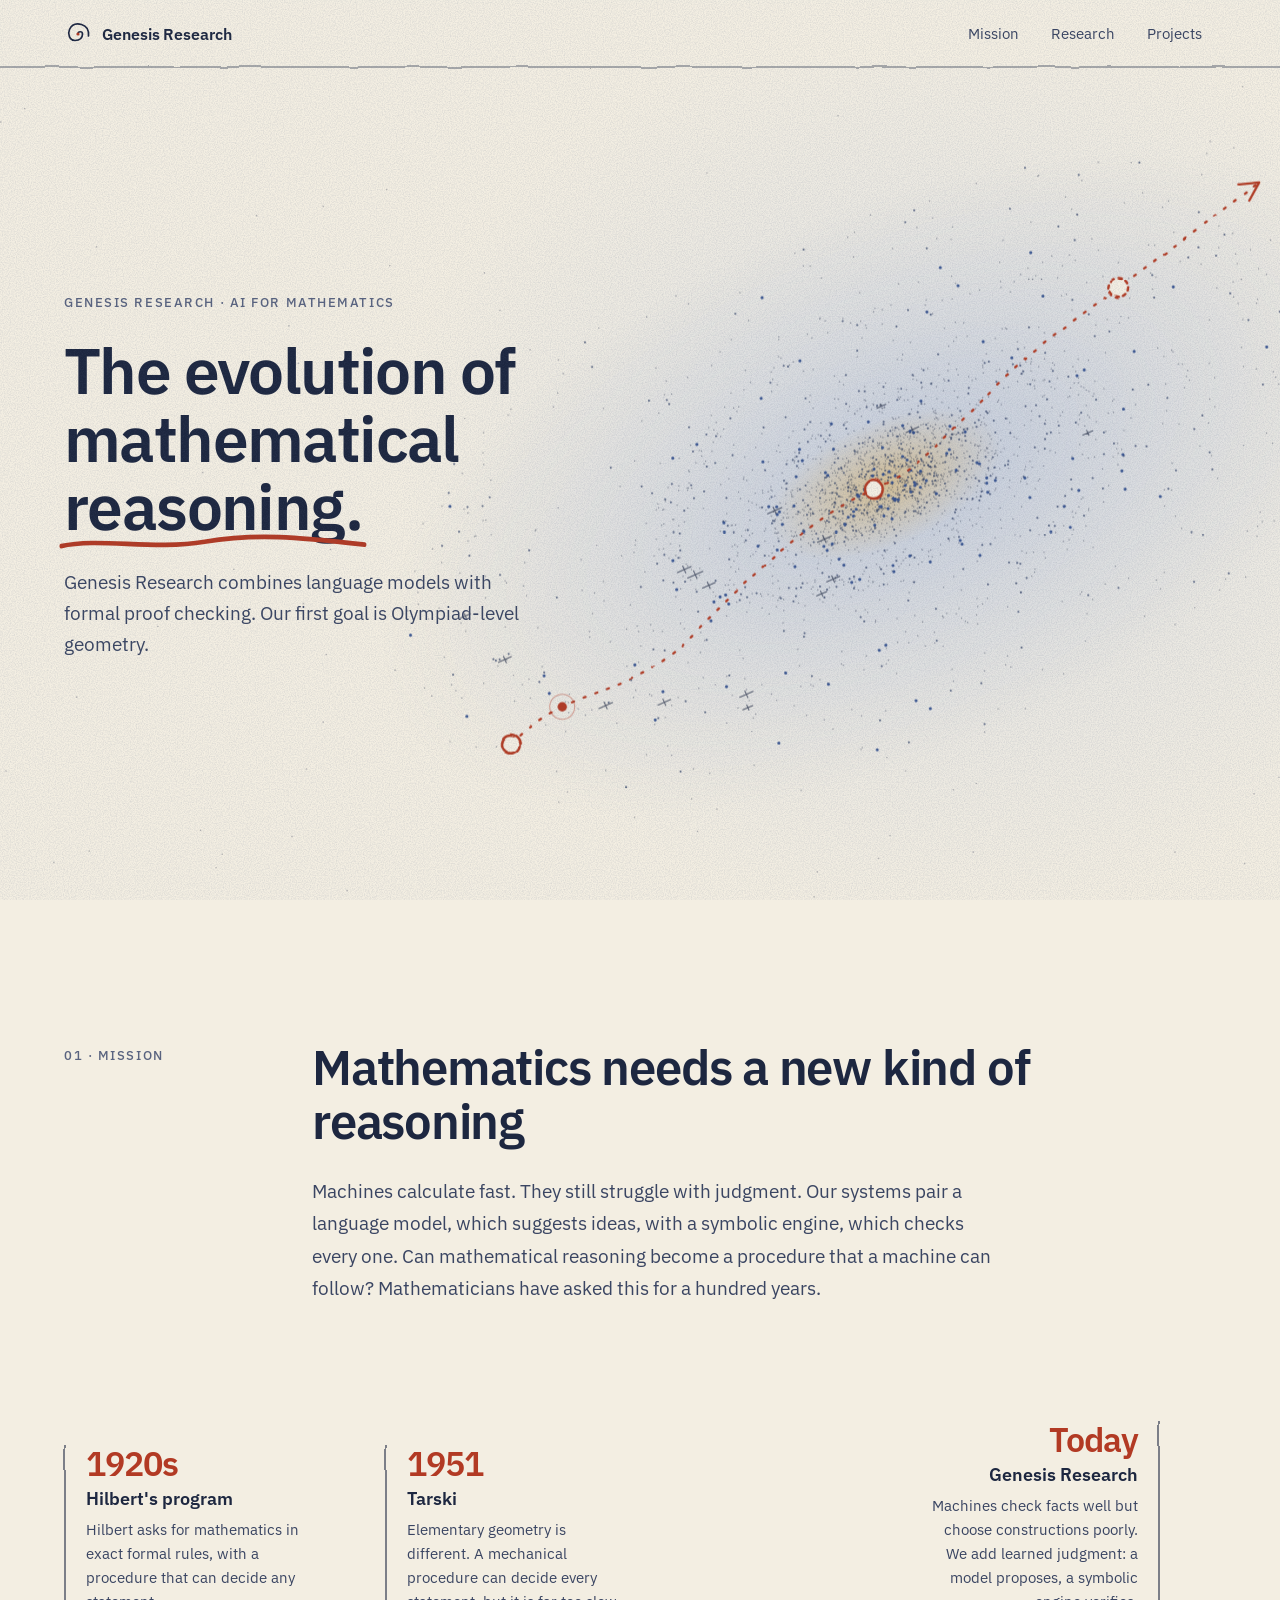
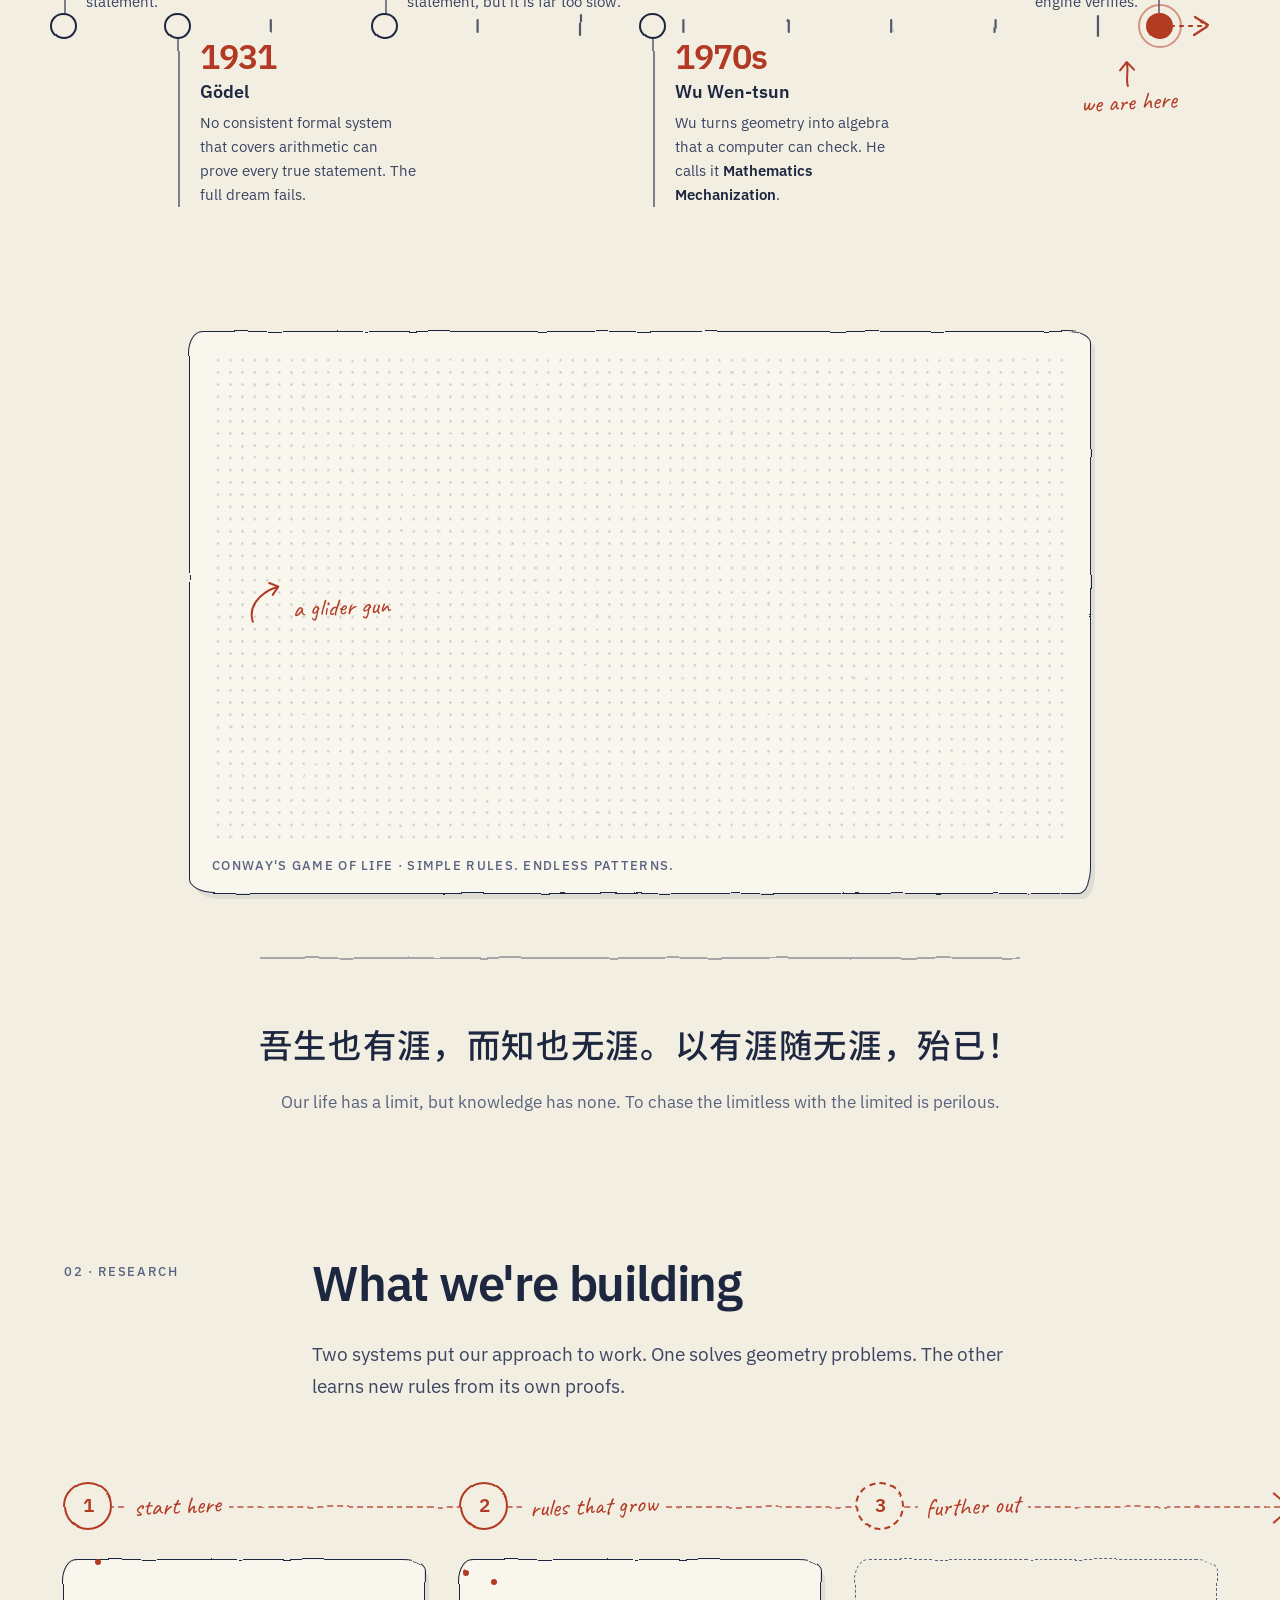
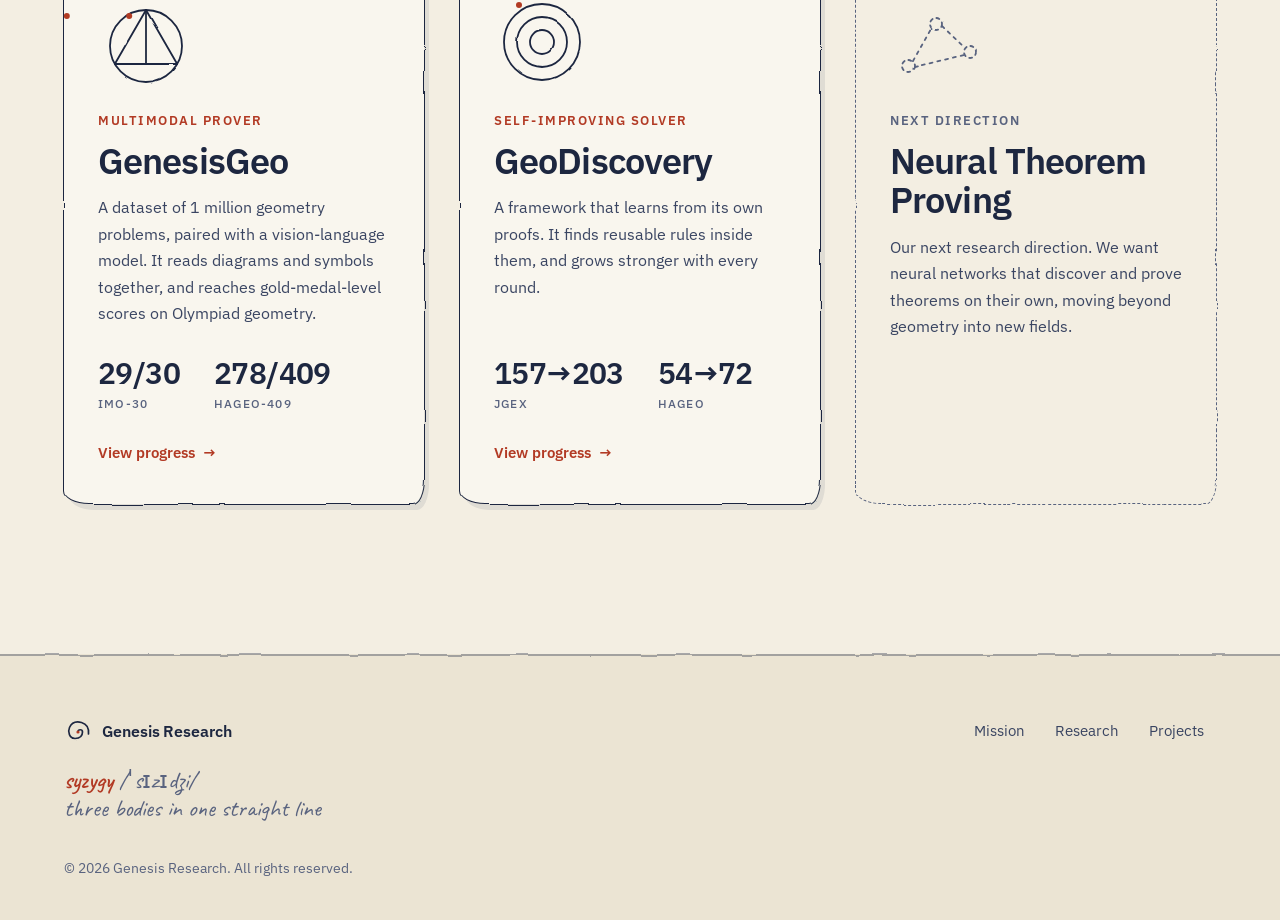
==== commit bfeb2b10: "designed by cluade" ====
--- a/index.html
+++ b/index.html
@@ -1,146 +1,312 @@
-<!DOCTYPE html>
+<!doctype html>
 <html lang="en">
 <head>
-    <meta charset="UTF-8">
-    <meta name="viewport" content="width=device-width, initial-scale=1.0">
-    <title>Genesis Research — AI That Reasons About Mathematics</title>
-    <link href="https://fonts.googleapis.com/css2?family=Space+Grotesk:wght@500;600;700&family=Inter:wght@400;500;600;700&display=swap" rel="stylesheet">
-    <link rel="stylesheet" href="styles.css">
+<meta charset="utf-8">
+<meta name="viewport" content="width=device-width, initial-scale=1">
+<title>Genesis Research: the evolution of mathematical reasoning</title>
+<meta name="description" content="Genesis Research builds AI that reasons about mathematics. Language models propose ideas and a symbolic engine checks each one. Our first goal is Olympiad-level geometry.">
+<meta property="og:title" content="Genesis Research: the evolution of mathematical reasoning">
+<meta property="og:description" content="Genesis Research builds AI that reasons about mathematics. Language models propose ideas and a symbolic engine checks each one. Our first goal is Olympiad-level geometry.">
+<meta property="og:type" content="website">
+<meta name="theme-color" content="#f3eee2">
+<link rel="icon" href="favicon.svg" type="image/svg+xml">
+<link rel="preconnect" href="https://fonts.googleapis.com">
+<link rel="preconnect" href="https://fonts.gstatic.com" crossorigin>
+<link href="https://fonts.googleapis.com/css2?family=IBM+Plex+Sans:wght@400;500;600&family=Caveat:wght@500;600&family=Noto+Sans+SC:wght@400;500&display=swap" rel="stylesheet">
+<link rel="stylesheet" href="styles.css">
 </head>
 <body>
-    <header class="header">
-        <nav class="nav">
-            <div class="nav-brand">
-                <a href="#home" class="logo">Genesis Research</a>
+<div class="page">
+
+  <svg width="0" height="0" style="position:absolute" aria-hidden="true" focusable="false">
+    <defs>
+      <filter id="rough" x="-3%" y="-8%" width="106%" height="116%">
+        <feTurbulence type="fractalNoise" baseFrequency="0.03" numOctaves="2" seed="4" result="n"></feTurbulence>
+        <feDisplacementMap in="SourceGraphic" in2="n" scale="3.4" xChannelSelector="R" yChannelSelector="G"></feDisplacementMap>
+      </filter>
+      <filter id="rough2" x="-6%" y="-6%" width="112%" height="112%">
+        <feTurbulence type="fractalNoise" baseFrequency="0.06" numOctaves="2" seed="9" result="n"></feTurbulence>
+        <feDisplacementMap in="SourceGraphic" in2="n" scale="2" xChannelSelector="R" yChannelSelector="G"></feDisplacementMap>
+      </filter>
+    </defs>
+  </svg>
+  <svg class="grain" aria-hidden="true" focusable="false">
+    <filter id="grainf"><feTurbulence type="fractalNoise" baseFrequency=".85" numOctaves="2" stitchTiles="stitch"></feTurbulence><feColorMatrix type="matrix" values="0 0 0 0 .11  0 0 0 0 .15  0 0 0 0 .25  0 0 0 .55 -.2"></feColorMatrix></filter>
+    <rect width="100%" height="100%" filter="url(#grainf)"></rect>
+  </svg>
+
+  <header class="nav">
+    <div class="nav-in">
+      <a class="brand" href="#top" aria-label="Genesis Research, home">
+        <svg width="28" height="28" viewBox="0 0 28 28" fill="none" stroke="#1d2740" stroke-width="1.7" stroke-linecap="round" aria-hidden="true" style="filter:url(#rough2)">
+          <path d="M14 14c0-3 4.5-3 4.5 0s-2 6.5-7.5 6.5S3.5 14 5.5 9.5 12 3 17.5 4.5 25 10 24.5 16"></path>
+          <circle cx="14" cy="14" r="1.6" fill="#b23a24" stroke="none"></circle>
+        </svg>
+        <span>Genesis Research</span>
+      </a>
+      <ul class="nav-links">
+        <li><a href="#mission">Mission</a></li>
+        <li><a href="#research">Research</a></li>
+        <li><a href="projects.html">Projects</a></li>
+      </ul>
+    </div>
+  </header>
+
+  <main id="top">
+
+    <section class="hero">
+      <svg class="sky" viewBox="0 0 1440 800" preserveAspectRatio="xMaxYMid slice" aria-hidden="true">
+<defs>
+      <radialGradient id="wash"><stop offset="0" stop-color="#7f9ad0" stop-opacity=".30"></stop><stop offset=".55" stop-color="#7f9ad0" stop-opacity=".11"></stop><stop offset="1" stop-color="#7f9ad0" stop-opacity="0"></stop></radialGradient>
+      <radialGradient id="core"><stop offset="0" stop-color="#e2b45a" stop-opacity=".55"></stop><stop offset="1" stop-color="#e2b45a" stop-opacity="0"></stop></radialGradient>
+    </defs>
+    <path class="far" d="M897 593h.01M1145 754h.01M1065 738h.01M42 372h.01M1358 519h.01M1297 91h.01M675 197h.01M783 459h.01M19 173h.01M402 733h.01M1103 128h.01M1148 111h.01M889 101h.01M3 697h.01M302 172h.01M1415 698h.01M417 769h.01M776 542h.01M295 753h.01M995 773h.01M1287 239h.01M520 133h.01M210 52h.01M434 482h.01M5 542h.01M487 248h.01M1179 385h.01M455 385h.01M1015 46h.01M1404 18h.01M1080 676h.01M26 630h.01M527 463h.01M13 37h.01M261 764h.01M283 605h.01M1339 754h.01M496 284h.01M756 620h.01M156 599h.01M1148 688h.01M53 757h.01M131 273h.01M880 734h.01M490 739h.01M785 250h.01M456 142h.01M113 119h.01M992 797h.01M233 39h.01M1421 427h.01M584 190h.01M855 661h.01M656 337h.01M80 733h.01M47 395h.01M1207 104h.01M1054 760h.01M908 630h.01M154 348h.01M215 676h.01M425 363h.01M1439 682h.01M1405 363h.01M703 584h.01M690 233h.01M581 117h.01M543 791h.01M1382 502h.01M719 271h.01M128 218h.01M1126 694h.01M520 629h.01M1116 556h.01M956 608h.01M523 564h.01M404 389h.01M1108 553h.01M423 756h.01M936 465h.01M17 438h.01M361 537h.01M667 653h.01M932 638h.01M501 515h.01M1062 663h.01M504 674h.01M1253 551h.01M1406 765h.01M746 423h.01"></path>
+    <g class="gintro"><g class="gzoom">
+    <g transform="translate(1060 400) rotate(-24) scale(1 0.5)">
+      <circle r="520" fill="url(#wash)"></circle>
+      <circle r="120" fill="url(#core)"></circle>
+      <g class="gspin gA">
+        <path class="gd1" d="M32.0 108.9h.01M-30.3 145.1h.01M-198.6 15.6h.01M-23.3 22.3h.01M-218.6 -38.0h.01M-49.7 151.2h.01M-52.2 137.3h.01M251.7 -258.0h.01M73.3 -56.5h.01M29.6 14.1h.01M-55.5 -258.4h.01M0.4 32.7h.01M70.9 132.8h.01M-195.5 3.7h.01M54.9 -75.3h.01M-167.6 25.6h.01M26.7 -82.8h.01M-4.7 42.5h.01M-7.5 130.4h.01M-40.4 -25.2h.01M-40.8 -69.5h.01M379.6 -55.7h.01M20.4 27.9h.01M29.7 -86.0h.01M-47.8 -40.3h.01M-98.8 114.3h.01M397.1 253.4h.01M72.6 115.4h.01M-219.7 -59.5h.01M32.6 28.7h.01M19.3 11.6h.01M88.7 -40.5h.01M-98.1 -249.7h.01M75.5 -309.4h.01M316.0 -162.7h.01M-151.9 100.6h.01M393.2 -80.7h.01M-171.1 117.1h.01M-63.1 -251.0h.01M-8.1 -82.1h.01M383.7 282.0h.01M-245.1 -33.3h.01M426.7 198.4h.01M277.9 -268.6h.01M-55.9 -29.4h.01M83.6 66.8h.01M279.0 -243.8h.01M21.2 23.3h.01M-138.2 143.3h.01M4.5 -71.7h.01M-197.3 -87.8h.01M16.3 10.7h.01M32.5 -59.2h.01M477.8 182.7h.01M38.9 122.0h.01M139.9 -312.6h.01M501.4 84.4h.01M111.3 -2.6h.01M-3.1 33.3h.01M44.8 -288.4h.01M7.1 144.2h.01M-60.5 169.8h.01M-38.7 134.6h.01M119.1 14.0h.01M330.5 -208.1h.01M-41.5 -59.9h.01M29.6 20.6h.01M66.0 -308.2h.01M366.3 340.8h.01M88.0 76.3h.01M-49.8 4.5h.01M-10.8 -78.4h.01M-171.9 58.8h.01M-27.4 158.7h.01M66.0 112.0h.01M-48.9 -11.5h.01M73.3 -22.3h.01M426.0 13.7h.01M41.3 -64.3h.01M60.3 -282.9h.01M-57.0 17.5h.01M-200.2 -103.6h.01M8.6 25.8h.01M47.0 116.5h.01M-52.1 157.6h.01M-181.6 -157.8h.01M-128.9 -228.5h.01M-167.0 -177.0h.01M-191.6 -163.2h.01M-139.0 -192.5h.01M20.7 16.1h.01M9.7 -77.2h.01M-230.7 -54.3h.01M15.6 11.3h.01M107.0 62.9h.01M-33.5 45.3h.01M-203.2 -1.0h.01M-18.1 -257.4h.01M40.1 147.8h.01M7.2 34.2h.01M-176.3 91.7h.01M-117.6 151.4h.01M26.1 13.5h.01M23.8 33.2h.01M-11.8 -77.9h.01M60.6 129.4h.01M-50.0 12.2h.01M2.2 34.4h.01M-223.8 -61.7h.01M9.1 -310.5h.01M-224.9 -117.6h.01M406.9 226.7h.01M27.5 -65.8h.01M-75.5 145.2h.01M-105.5 127.0h.01M-4.0 46.2h.01M-27.4 -261.9h.01M-9.1 41.3h.01M-212.3 -79.8h.01M-23.1 -68.1h.01M-155.3 -219.8h.01M102.7 -6.9h.01M356.6 231.7h.01M8.8 -68.4h.01M96.6 57.6h.01M33.0 -309.6h.01M-45.7 -55.4h.01M15.6 17.2h.01M-208.7 -30.8h.01M45.3 -293.5h.01M457.8 107.3h.01M-110.5 -260.0h.01M-78.2 -283.6h.01M112.0 -23.8h.01M109.7 32.6h.01M64.6 -62.5h.01M-51.8 7.8h.01M20.4 30.5h.01M-1.9 -85.3h.01M61.4 -52.6h.01M43.7 -87.8h.01M-74.9 134.9h.01M19.3 30.2h.01M-211.5 -37.7h.01M111.1 4.4h.01M-48.6 -14.2h.01M-22.0 47.2h.01M-10.4 146.3h.01M311.4 -132.9h.01M445.6 273.3h.01M77.3 -43.6h.01M36.6 120.0h.01M210.2 -267.3h.01M-174.1 -146.5h.01M38.2 8.0h.01M-192.5 65.1h.01M62.1 -49.3h.01M28.1 -60.4h.01M-26.6 34.7h.01M-152.1 96.0h.01M159.2 -266.5h.01M28.1 -323.4h.01M84.7 -15.7h.01M-102.1 152.0h.01M-148.4 -180.3h.01M256.1 -196.0h.01M-28.3 -52.3h.01M-212.3 -102.0h.01M68.7 152.0h.01M385.2 118.2h.01M-152.0 96.3h.01M-45.2 -47.0h.01M-25.3 -42.9h.01M67.9 -64.9h.01M-159.3 88.9h.01M45.8 141.9h.01M-54.4 -36.4h.01M91.7 -29.3h.01M-42.6 -10.8h.01M294.9 -170.5h.01M385.1 132.7h.01M416.9 139.1h.01M70.0 -55.0h.01M51.9 113.7h.01M-207.9 -135.2h.01M-32.5 25.4h.01M26.3 5.9h.01M7.0 29.4h.01M101.1 -0.1h.01M440.3 119.6h.01M16.1 41.2h.01M453.8 63.5h.01M-175.7 -143.1h.01M-16.7 -56.6h.01M94.1 2.8h.01M-12.5 -52.3h.01M56.6 104.5h.01M-27.3 46.2h.01M7.7 28.8h.01M316.9 361.5h.01M-64.1 148.9h.01M-55.5 -31.5h.01M-9.3 -323.6h.01M10.3 161.4h.01M8.8 21.0h.01M385.1 -82.6h.01M-16.7 152.8h.01M122.3 -277.8h.01M-80.9 131.7h.01M86.9 -45.4h.01M-54.6 166.8h.01M180.9 -265.3h.01M-183.5 -149.8h.01M-65.7 -4.2h.01M10.0 -77.6h.01M63.6 -56.0h.01M-51.8 -290.9h.01M89.5 37.2h.01M6.8 35.3h.01M92.1 -34.3h.01M107.1 26.0h.01M-47.9 -45.9h.01M-27.5 -64.1h.01M-199.1 -102.5h.01M-14.6 31.1h.01M27.2 19.9h.01M364.5 282.6h.01M-149.8 -203.9h.01M125.1 49.4h.01M-32.6 -286.1h.01M8.7 -72.7h.01M17.0 31.4h.01M-53.5 -5.6h.01M-204.3 -51.9h.01M-11.2 -62.8h.01M23.7 31.6h.01M140.6 -297.1h.01M399.3 310.3h.01M368.4 -84.7h.01M79.8 95.6h.01M82.8 -31.1h.01M92.6 62.7h.01M12.2 -69.7h.01M-63.9 -20.1h.01M-171.2 -143.6h.01M-5.4 38.7h.01M-164.9 102.7h.01M15.4 30.6h.01M26.5 -79.3h.01M-173.6 47.6h.01M-43.3 -306.8h.01M108.2 32.9h.01M-51.1 -7.6h.01M11.0 -73.2h.01M-8.4 -73.7h.01M82.0 -7.8h.01M206.7 -247.3h.01M-66.8 156.6h.01M-50.5 -39.7h.01M0.4 44.3h.01M60.9 104.4h.01M363.9 -138.8h.01M-18.5 136.8h.01M16.6 -83.1h.01M-42.0 -302.3h.01M105.6 -283.0h.01M-3.3 -71.0h.01M-54.5 -5.2h.01M132.9 40.4h.01M-166.9 -174.4h.01M-127.3 -219.4h.01M14.8 19.2h.01M83.0 -67.4h.01M13.2 -74.7h.01M21.5 14.3h.01M44.2 -59.9h.01M82.7 -46.1h.01M-23.9 -65.8h.01M108.3 -290.8h.01M-148.1 -201.3h.01M76.2 -48.7h.01M19.2 16.8h.01M95.0 1.4h.01M-23.4 -75.0h.01M-42.7 -36.0h.01M94.4 97.4h.01M62.1 -43.8h.01M378.9 -8.8h.01M89.1 93.9h.01M-175.2 -147.4h.01M-58.3 -17.1h.01M-220.3 24.5h.01M235.9 -270.0h.01M83.2 88.7h.01M-136.0 116.3h.01M-77.8 -10.0h.01M77.6 -76.3h.01M417.3 -69.7h.01M2.5 29.4h.01M-37.5 -42.0h.01M-99.6 117.6h.01M108.4 -328.5h.01M424.9 126.2h.01M241.4 -244.6h.01M254.8 -243.8h.01M-39.1 -74.2h.01M-38.9 -62.8h.01M91.7 -5.2h.01M-177.8 64.5h.01M-205.2 -128.2h.01M-199.4 -141.7h.01M106.4 82.1h.01M149.3 -267.8h.01M98.4 -18.2h.01M-247.0 -75.9h.01M-125.5 -256.2h.01M57.2 -75.0h.01M111.3 91.5h.01M-30.2 39.1h.01M18.5 13.3h.01M34.8 146.9h.01M110.2 37.7h.01M-13.6 39.3h.01M-10.7 -67.8h.01M-63.2 1.7h.01M447.7 64.6h.01M-48.4 161.9h.01M-9.9 161.7h.01M10.2 -73.4h.01M-132.5 -236.7h.01M-205.1 -10.4h.01M-156.2 121.8h.01M67.8 -64.6h.01M70.6 96.4h.01M82.0 124.8h.01M-70.4 144.0h.01M-38.4 33.4h.01M-4.7 -82.5h.01M98.8 66.8h.01M97.1 7.2h.01M-193.0 55.8h.01M-37.0 145.4h.01M16.4 -58.7h.01M319.1 -150.9h.01M-9.4 33.4h.01M91.1 -58.2h.01M2.0 34.1h.01M-80.4 127.1h.01M300.2 366.3h.01M445.0 266.5h.01M-101.5 -243.2h.01M-50.8 27.2h.01M-38.7 7.8h.01M-103.3 124.8h.01M45.2 137.9h.01M-190.9 -90.3h.01M-55.2 -31.8h.01M-57.6 -17.6h.01M85.1 33.7h.01M-190.5 108.1h.01M-190.7 -125.3h.01M103.5 17.4h.01M-79.8 125.2h.01M13.4 165.0h.01M76.3 -53.6h.01M-137.3 117.6h.01M-13.0 -57.3h.01M-171.5 -154.7h.01M32.6 -71.6h.01M18.4 -68.2h.01M12.3 153.1h.01M291.9 -206.3h.01M47.9 -67.0h.01M37.1 -274.2h.01M-120.0 -222.5h.01M104.4 17.8h.01M-179.0 -23.4h.01M-88.8 154.3h.01M412.6 -86.0h.01M3.5 15.2h.01M325.2 -213.8h.01M-48.9 163.7h.01M-1.8 167.4h.01M25.3 150.2h.01M-106.1 137.4h.01M407.4 266.4h.01M-10.3 134.2h.01M-179.6 53.1h.01M35.5 21.9h.01M210.0 -244.1h.01M26.5 7.2h.01M-64.6 166.1h.01M3.7 -77.0h.01M4.0 -72.9h.01M-0.4 -79.8h.01M26.0 -79.1h.01M62.6 -41.4h.01M99.4 -30.2h.01M19.7 11.4h.01M280.7 445.6h.01M-157.5 -185.2h.01M52.0 124.8h.01M-8.5 43.6h.01M77.2 -46.4h.01M-100.1 133.5h.01M-19.3 38.8h.01M-37.2 -283.6h.01M29.8 111.2h.01M-16.8 -58.2h.01M-57.6 -271.5h.01M-48.7 -40.7h.01M-12.0 -78.1h.01M42.9 132.0h.01M13.0 40.1h.01M23.4 127.9h.01M381.0 -40.9h.01M34.6 150.1h.01M327.7 369.2h.01M-13.7 148.6h.01M-150.8 -176.7h.01M65.3 -57.9h.01M-143.2 130.8h.01M118.8 30.8h.01M-145.6 102.9h.01M7.3 -87.4h.01M391.4 117.1h.01M-19.8 156.2h.01M108.7 -261.9h.01M11.6 -75.8h.01M306.7 383.0h.01M-25.6 20.6h.01M-176.9 55.1h.01M-107.0 113.4h.01M103.7 39.9h.01M-210.8 -133.4h.01M113.0 -38.8h.01M-165.3 37.5h.01M37.3 -70.2h.01M19.9 -63.5h.01M93.7 -30.5h.01M-36.9 142.1h.01M-13.1 -83.2h.01M-39.4 -51.9h.01M-100.4 159.1h.01M86.6 -54.8h.01M47.5 125.4h.01M423.7 8.6h.01M-203.9 -128.4h.01M-133.4 101.3h.01M-209.7 -102.5h.01M-41.6 10.0h.01M-18.5 42.5h.01M272.8 -194.1h.01M28.3 -88.8h.01M94.7 18.1h.01M29.7 125.8h.01M91.0 43.8h.01M-125.6 -211.6h.01M-63.9 142.3h.01M15.8 19.4h.01M-32.2 -56.1h.01M187.7 -299.6h.01M-170.5 -206.0h.01M14.8 -86.5h.01M-50.6 -7.1h.01M32.4 -75.4h.01M-62.6 -41.8h.01M61.9 -73.1h.01M-17.8 47.6h.01M192.9 -254.1h.01M-60.1 146.8h.01M18.1 -70.9h.01M60.1 -316.2h.01M-26.9 -76.9h.01M399.6 -33.0h.01M75.7 94.2h.01M-9.5 -57.6h.01M393.5 212.4h.01M-12.8 -66.0h.01M-89.0 138.6h.01M-2.1 38.2h.01M-48.5 -25.9h.01M79.0 -35.4h.01M98.6 7.1h.01M36.4 -73.4h.01M50.8 -60.5h.01M-207.9 16.8h.01M83.1 84.1h.01M-3.6 -68.9h.01M57.5 -311.5h.01M386.0 -154.2h.01M-124.0 -240.2h.01M-13.2 56.4h.01M-44.6 174.8h.01M-13.4 37.1h.01M100.6 40.5h.01M77.2 85.9h.01M-65.5 -31.2h.01M-28.4 -63.2h.01M-141.8 108.7h.01M107.4 -28.6h.01M-207.2 37.4h.01M-52.0 -2.1h.01M41.1 133.2h.01M217.9 -237.4h.01M332.0 430.5h.01M185.4 -239.1h.01M7.3 144.9h.01M389.8 239.3h.01M-1.8 -56.9h.01M-222.3 -82.0h.01M14.6 151.7h.01M103.1 26.0h.01M418.7 255.7h.01M-56.0 -285.5h.01M-117.3 -186.5h.01M-55.7 -45.9h.01M-99.5 -279.7h.01M201.3 -262.0h.01M26.1 18.0h.01M20.6 32.0h.01M-39.1 30.7h.01M-57.6 -32.7h.01M-139.4 121.0h.01M11.5 26.7h.01M33.2 2.0h.01M-74.2 139.8h.01M8.1 -342.4h.01M114.6 34.4h.01M-103.0 -251.8h.01M-287.4 189.5h.01M-1.1 -41.4h.01M-39.8 84.7h.01M-284.1 238.3h.01M-25.8 -0.9h.01M-30.3 69.6h.01M168.8 205.9h.01M-299.4 167.6h.01M-108.7 -37.9h.01M26.1 55.5h.01M-85.5 -59.2h.01M214.9 80.6h.01M-29.6 -24.2h.01M99.8 -149.7h.01M219.1 4.9h.01M61.0 28.3h.01M181.2 -85.7h.01M205.3 38.1h.01M-54.1 51.2h.01M-31.5 -8.1h.01M21.1 -150.0h.01M-91.2 -57.5h.01M-53.2 -100.2h.01M-85.6 -49.8h.01M39.4 66.3h.01M2.5 -41.8h.01M211.2 -58.9h.01M53.7 3.5h.01M38.4 64.5h.01M-64.0 52.3h.01M28.3 -45.4h.01M-17.9 -30.3h.01M-353.2 172.2h.01M49.3 16.9h.01M-95.1 -101.9h.01M-3.6 -157.0h.01M58.1 35.9h.01M209.9 -93.2h.01M198.0 30.5h.01M-103.2 260.6h.01M207.8 19.7h.01M-62.7 290.1h.01M21.5 -23.0h.01M-410.0 91.8h.01M-67.0 66.2h.01M-28.3 -33.1h.01M191.3 -72.1h.01M-74.7 42.4h.01M-85.5 -15.8h.01M50.1 -12.4h.01M38.9 -25.6h.01M180.9 17.3h.01M44.2 19.3h.01M-181.8 280.4h.01M58.7 21.4h.01M-82.7 12.1h.01M115.7 -122.8h.01M-33.8 60.3h.01M-101.5 -76.2h.01M-26.4 70.8h.01M23.1 52.9h.01M29.1 66.0h.01M-395.1 -112.3h.01M-101.9 18.7h.01M-14.5 299.4h.01M-122.0 -14.5h.01M-95.2 30.8h.01M-106.5 -39.1h.01M-63.5 -98.7h.01M-89.0 49.0h.01M166.0 -106.3h.01M50.9 -23.9h.01M154.0 195.4h.01M-80.1 27.4h.01M-21.4 54.5h.01M-217.5 -352.8h.01M-90.9 309.9h.01M-363.4 136.4h.01M-82.1 73.0h.01M-152.8 289.9h.01M-97.5 21.5h.01M-105.4 -77.7h.01M-45.6 64.1h.01M-11.0 -138.3h.01M-67.1 63.5h.01M6.0 -137.2h.01M-70.3 -111.1h.01M-50.6 288.1h.01M-426.5 -87.2h.01M-288.8 185.6h.01M172.7 -84.1h.01M-99.8 -28.1h.01M53.2 -1.6h.01M-74.3 50.2h.01M156.4 200.5h.01M16.3 -47.5h.01M-303.9 -415.7h.01M42.4 -8.8h.01M37.1 -15.3h.01M-408.0 -175.8h.01M-59.5 -139.0h.01M-75.2 47.1h.01M140.9 213.4h.01M-3.6 55.7h.01M55.7 -31.0h.01M-32.1 -157.1h.01M-53.6 69.5h.01M232.5 32.5h.01M-235.1 198.1h.01M-1.9 -27.4h.01M-389.3 -45.5h.01M205.8 43.2h.01M-42.0 -114.6h.01M92.9 -138.0h.01M-9.8 81.3h.01M217.6 119.7h.01M-395.1 98.8h.01M-105.5 4.6h.01M-10.5 -49.5h.01M-32.1 -124.0h.01M-365.6 132.9h.01M-265.0 213.7h.01M-297.7 118.5h.01M-425.6 -68.9h.01M-91.7 4.3h.01M211.2 131.3h.01M-90.7 17.9h.01M-72.7 63.0h.01M80.9 -140.6h.01M-146.0 252.6h.01M-359.2 122.7h.01M42.1 16.0h.01M60.7 -3.5h.01M-90.1 -31.3h.01M12.8 78.9h.01M-380.9 -228.6h.01M47.3 -17.8h.01M1.1 -146.1h.01M-30.6 -31.9h.01M42.6 -28.7h.01M3.9 275.9h.01M-49.1 89.6h.01M15.0 295.8h.01M112.1 255.4h.01M62.0 29.4h.01M-64.4 66.2h.01M-28.3 -22.4h.01M-74.9 34.3h.01M-31.4 -32.1h.01M-367.0 -250.0h.01M-102.5 -19.5h.01M-8.4 -35.4h.01M-100.6 9.8h.01M228.9 53.1h.01M-22.6 84.9h.01M197.2 143.8h.01M-54.4 66.3h.01M46.4 12.8h.01M170.5 -67.3h.01M59.1 8.5h.01M-83.4 287.7h.01M-213.9 214.1h.01M-83.4 18.2h.01M104.0 236.2h.01M30.1 -135.7h.01M131.2 218.7h.01M-1.1 -44.7h.01M50.3 9.2h.01M195.6 -76.2h.01M-38.4 59.1h.01M212.6 -13.7h.01M-243.3 213.8h.01M27.5 62.7h.01M-107.3 285.8h.01M93.1 277.1h.01M59.9 311.9h.01M-457.6 27.5h.01M-29.2 68.3h.01M-18.8 -32.9h.01M27.0 318.4h.01M194.9 -81.2h.01M-97.9 44.8h.01M224.8 -15.9h.01M70.9 -141.6h.01M186.7 83.1h.01M-73.0 55.7h.01M46.8 36.3h.01M-45.8 74.9h.01M58.8 -131.8h.01M174.6 -30.7h.01M-46.8 -137.2h.01M171.7 -104.0h.01M29.5 301.7h.01M21.0 -147.4h.01M34.1 -33.2h.01M162.6 -86.7h.01M130.0 -117.9h.01M-69.5 -95.8h.01M45.2 33.9h.01M-456.7 -153.5h.01M35.1 -21.0h.01M-14.9 -39.3h.01M53.2 30.9h.01M169.7 -55.2h.01M83.5 -130.6h.01M-25.3 66.2h.01M121.2 -113.6h.01M158.2 274.5h.01M-2.8 -40.3h.01M30.9 38.2h.01M53.5 28.1h.01M177.8 -105.2h.01M-45.6 68.8h.01M28.1 47.0h.01M-82.8 25.4h.01M56.5 45.3h.01M-10.6 -22.5h.01M-29.9 63.6h.01M231.1 93.3h.01M-13.6 70.8h.01M29.3 -133.9h.01M-66.6 -125.8h.01M12.1 283.9h.01M234.5 30.5h.01M-34.4 -4.6h.01M134.5 240.5h.01M146.4 -73.2h.01M-30.3 292.7h.01M-26.3 96.6h.01M134.7 257.6h.01M-88.2 -14.8h.01M-10.5 -35.1h.01M-0.9 277.3h.01M-108.4 282.2h.01M11.2 -29.6h.01M-58.8 -138.2h.01M-199.0 232.6h.01M-2.9 83.2h.01M164.5 -63.7h.01M-89.0 50.8h.01M169.5 202.6h.01M198.5 54.5h.01M93.1 -134.0h.01M-70.5 72.6h.01M-371.3 -126.9h.01M-23.1 -17.4h.01M224.0 50.3h.01M28.1 -141.9h.01M-166.3 318.7h.01M-12.1 79.2h.01M133.2 198.5h.01M131.8 -128.1h.01M68.8 -157.2h.01M-2.7 -35.6h.01M25.8 245.9h.01M-32.7 76.8h.01M151.0 -97.9h.01M-32.8 -23.4h.01M-455.4 -139.2h.01M-454.7 -40.0h.01M217.0 128.9h.01M-112.3 -32.3h.01M-367.0 -349.2h.01M-112.6 1.7h.01M97.1 272.1h.01M-273.8 222.3h.01M-100.8 21.4h.01M12.7 -26.2h.01M194.8 116.5h.01M44.6 43.8h.01M63.0 29.6h.01M7.6 -151.3h.01M-207.0 308.3h.01M-85.8 -99.8h.01M-143.8 -479.7h.01M115.9 209.3h.01M184.4 12.6h.01M-50.5 71.4h.01M-53.1 53.7h.01M-99.3 -48.5h.01M-455.1 45.3h.01M220.4 111.0h.01M-102.2 -78.8h.01M16.6 62.7h.01M-2.7 -24.8h.01M-8.8 -138.6h.01M45.5 281.3h.01M98.7 267.3h.01M103.3 -160.7h.01M169.2 -50.4h.01M50.4 54.4h.01M-25.3 -37.5h.01M50.0 39.9h.01M-43.7 -117.4h.01M61.6 33.0h.01M-8.9 72.2h.01M113.1 244.7h.01M50.7 26.0h.01M6.4 -28.4h.01M-27.0 -22.1h.01M196.0 177.9h.01M39.6 53.2h.01M50.5 9.8h.01M142.2 -111.7h.01M-396.9 69.0h.01M211.8 -48.2h.01M77.1 297.1h.01M17.2 74.8h.01M97.5 231.9h.01M38.1 60.8h.01M-28.5 -28.4h.01M1.9 -40.8h.01M17.6 78.1h.01M145.7 -111.4h.01M-25.7 68.3h.01M-65.7 312.3h.01M51.3 -4.1h.01M-86.7 -51.2h.01M-99.5 20.7h.01M8.5 -34.5h.01M-419.9 -208.6h.01M25.5 -168.0h.01M51.1 35.8h.01M60.2 -3.9h.01M151.1 -94.6h.01M50.1 -3.2h.01M-143.4 294.7h.01M-332.4 -403.9h.01M-28.5 -12.2h.01M14.8 -151.8h.01M-57.3 -106.8h.01M35.3 -33.6h.01M-5.6 -32.5h.01M34.5 36.3h.01M10.6 64.0h.01M17.4 75.7h.01M186.6 -34.2h.01M31.4 -31.7h.01M211.5 -34.3h.01M-70.1 52.4h.01M-459.0 13.8h.01M-97.3 14.6h.01M189.3 -94.8h.01M98.6 197.8h.01M-64.6 67.3h.01M168.8 179.2h.01M172.6 -29.8h.01M34.4 -39.9h.01M172.3 -64.4h.01M48.0 -151.3h.01M33.7 -34.0h.01M-41.0 297.4h.01M147.9 227.7h.01M37.8 -22.7h.01M-84.9 40.3h.01M-124.1 -11.4h.01M-372.4 52.8h.01M1.2 -147.3h.01M215.6 -3.0h.01M-44.7 -141.4h.01M-3.0 -26.2h.01M33.3 -29.2h.01M-92.3 29.3h.01M210.7 -17.7h.01M-97.2 -24.3h.01M-388.3 -225.9h.01M18.2 -36.8h.01M-81.3 0.7h.01M185.2 202.8h.01M70.8 -141.1h.01M67.4 -167.5h.01M-97.6 23.1h.01M-68.3 -117.1h.01M-35.0 82.9h.01M-56.1 -110.5h.01M31.5 54.5h.01M-23.9 89.9h.01M-400.7 13.3h.01M-19.5 -13.2h.01M37.7 -18.1h.01M205.0 -5.2h.01M4.7 73.4h.01M251.2 56.7h.01M-0.7 280.3h.01M43.1 42.9h.01M-54.3 66.6h.01M25.7 -41.1h.01M-99.4 -17.2h.01M-1.9 -42.4h.01M-15.3 -24.2h.01M-111.4 33.7h.01M209.6 -26.0h.01M-364.5 -248.4h.01M140.2 242.1h.01M44.1 -29.3h.01M194.9 -9.0h.01M185.1 102.6h.01M-92.0 -74.3h.01M-69.0 317.1h.01M-64.9 54.9h.01M152.5 205.8h.01M205.9 -29.0h.01M179.7 -57.9h.01M-357.2 155.0h.01M5.7 74.7h.01M196.8 -9.7h.01M-90.1 44.5h.01M200.9 -23.2h.01M23.1 -16.3h.01M-64.0 48.0h.01M-33.4 -8.1h.01M-34.7 68.9h.01M-24.6 -151.0h.01M-58.3 77.2h.01M210.2 56.0h.01M-27.0 -14.6h.01M41.9 -6.5h.01M-344.6 -347.9h.01M-39.3 275.9h.01M-340.8 -368.9h.01M-28.7 -5.2h.01M160.4 231.2h.01M127.6 214.6h.01M-304.2 178.6h.01M76.3 277.0h.01M213.7 -7.3h.01M-216.7 251.9h.01M107.8 -145.5h.01M-17.1 -27.5h.01M-95.5 32.3h.01M-296.0 242.6h.01M53.3 40.6h.01M-328.9 210.6h.01M36.3 273.5h.01M-101.0 -84.2h.01M-120.8 -64.0h.01M-83.6 -61.5h.01M-0.7 -163.7h.01M38.0 35.9h.01M18.7 308.2h.01M-345.6 167.7h.01M15.3 -30.6h.01M69.8 -139.1h.01M23.3 -141.4h.01M202.9 87.0h.01M94.3 225.2h.01M145.0 234.8h.01M-29.6 -16.8h.01M176.8 -3.4h.01M-106.1 -33.4h.01M-377.5 -275.2h.01M-379.5 -228.7h.01M26.4 -142.1h.01M-203.4 303.5h.01M-105.1 -17.5h.01M-36.0 -127.0h.01M25.0 -31.2h.01M48.4 35.5h.01M134.5 -140.1h.01M39.0 287.5h.01M9.8 -40.1h.01M184.1 -40.1h.01M55.8 -148.9h.01M-39.1 -138.5h.01M52.8 28.1h.01M-83.4 31.8h.01M142.1 -75.0h.01M212.4 148.5h.01M-71.1 -108.1h.01M-97.8 -16.4h.01M47.8 -140.3h.01M-30.4 -119.1h.01M132.4 -131.9h.01M42.8 -8.5h.01M28.1 58.0h.01M192.9 -50.7h.01M32.2 -16.6h.01M4.5 -150.2h.01M33.8 288.0h.01M0.1 70.9h.01M-80.9 54.3h.01M-76.6 -117.5h.01M34.2 63.3h.01M20.5 -186.5h.01M-65.4 59.8h.01M-23.7 -33.5h.01M-74.7 47.2h.01M52.8 36.2h.01M-63.7 342.1h.01M188.9 113.8h.01M-28.6 -7.4h.01M16.6 277.0h.01M-388.8 64.8h.01M-430.2 36.5h.01M-25.2 -144.8h.01M-79.0 81.4h.01M3.2 -38.5h.01M-18.1 66.8h.01M-62.5 -106.3h.01M-113.6 -8.1h.01M-23.3 77.9h.01M242.2 76.6h.01M-47.5 69.2h.01M-70.0 52.0h.01M-410.9 17.0h.01M-113.4 -6.9h.01M217.3 8.8h.01M117.3 -113.5h.01M34.9 -158.5h.01M-28.8 -19.1h.01M49.3 -33.0h.01M23.1 50.4h.01M70.4 -122.3h.01M-41.1 60.7h.01M44.8 -5.2h.01M-95.7 -31.9h.01M193.3 46.6h.01M-202.0 252.9h.01M-46.4 -93.8h.01M221.6 124.8h.01M175.2 -97.2h.01M88.0 -118.1h.01M-27.7 316.3h.01M-15.0 -28.1h.01M34.2 -37.0h.01M181.3 -58.2h.01M196.4 38.9h.01M17.1 304.4h.01M-87.0 -78.0h.01M-468.5 -150.4h.01M-104.7 -8.5h.01M35.2 -41.9h.01M-30.3 -140.0h.01M-392.0 158.4h.01M14.9 -163.7h.01M48.8 -157.3h.01M-186.4 256.6h.01M-109.8 -23.5h.01M61.5 36.0h.01M23.6 -131.6h.01M19.2 74.4h.01M-43.0 -133.9h.01M-216.6 278.8h.01M-238.2 -473.5h.01M49.7 22.1h.01M40.3 -176.5h.01M59.7 -209.0h.01M30.1 -43.0h.01M61.0 -28.2h.01M-5.5 -45.2h.01M176.5 -100.4h.01M38.7 -51.4h.01M28.8 82.5h.01M237.1 257.6h.01M196.6 -154.8h.01M38.9 96.9h.01M-132.4 -87.3h.01M2.6 -206.7h.01M-154.0 -59.3h.01M-111.3 41.5h.01M298.3 205.8h.01M58.0 82.6h.01M14.5 406.3h.01M-31.8 -19.6h.01M17.8 -59.2h.01M307.0 46.9h.01M-127.6 6.6h.01M-34.0 -203.1h.01M276.3 91.9h.01M60.3 -41.7h.01M-49.3 99.2h.01M59.2 -30.9h.01M304.8 18.6h.01M-115.4 65.9h.01M-27.8 -41.6h.01M5.9 -64.4h.01M42.4 94.0h.01M2.9 -42.0h.01M63.6 -204.4h.01M170.5 324.9h.01M-13.2 -171.7h.01M-123.9 -71.1h.01M113.2 -226.9h.01M-30.8 -16.3h.01M-13.3 30.1h.01M-115.4 -0.1h.01M77.5 -173.6h.01M-146.0 -20.6h.01M38.9 -59.2h.01M-129.8 35.5h.01M128.5 346.7h.01M80.7 17.0h.01M0.2 -215.0h.01M-78.6 97.1h.01M116.3 -196.7h.01M-140.5 -27.6h.01M-10.7 -188.5h.01M81.9 54.5h.01M74.1 73.1h.01M140.1 -149.2h.01M-138.8 -15.6h.01M64.1 -28.1h.01M22.7 97.2h.01M-129.6 -60.1h.01M24.5 116.5h.01M53.1 75.4h.01M39.9 73.7h.01M-27.6 10.2h.01M242.8 283.8h.01M249.6 235.0h.01M167.0 -179.6h.01M66.4 -213.6h.01M120.2 -201.8h.01M-21.0 92.8h.01M260.6 188.4h.01M-111.6 68.4h.01M52.5 -40.0h.01M-157.5 10.5h.01M300.9 65.2h.01M-6.4 -65.3h.01M63.6 -245.7h.01M72.4 -23.3h.01M154.0 -169.3h.01M-130.0 57.3h.01M308.2 22.5h.01M-27.3 -33.9h.01M132.3 -221.4h.01M31.2 -63.9h.01M-144.2 -127.4h.01M-26.0 119.6h.01M332.2 42.0h.01M130.8 343.7h.01M-10.8 23.8h.01M-121.1 -121.9h.01M-132.0 51.2h.01M44.5 -31.3h.01M-10.0 24.3h.01M-162.6 17.5h.01M163.9 -181.0h.01M-146.2 21.9h.01M-82.2 -142.6h.01M69.3 45.2h.01M-31.7 26.3h.01M199.3 -140.7h.01M-155.5 -10.2h.01M-32.4 113.0h.01M-145.3 366.8h.01M62.8 60.0h.01M52.9 -53.0h.01M-350.1 390.0h.01M-87.8 399.3h.01M34.4 70.6h.01M-150.1 -46.9h.01M125.3 -228.9h.01M57.0 -29.1h.01M-8.3 16.1h.01M304.3 -10.7h.01M154.6 348.2h.01M109.9 -192.0h.01M109.9 345.3h.01M10.8 -46.4h.01M70.7 9.8h.01M-37.2 -30.9h.01M267.8 111.4h.01M287.7 -135.0h.01M247.6 -114.1h.01M-78.2 -150.9h.01M-125.9 33.2h.01M-112.4 -156.7h.01M-119.8 -114.1h.01M-17.2 33.0h.01M-132.5 -41.8h.01M-126.3 -76.3h.01M-25.4 26.5h.01M-67.8 95.4h.01M52.6 52.0h.01M308.2 145.8h.01M77.9 -228.5h.01M7.6 -50.6h.01M-122.1 -118.8h.01M228.9 -192.7h.01M-99.0 -165.0h.01M24.7 84.2h.01M167.8 -177.0h.01M-38.1 -22.3h.01M227.4 -58.0h.01M-143.2 20.9h.01M-7.2 -43.0h.01M68.4 5.7h.01M331.3 71.3h.01M39.2 420.1h.01M-37.8 112.9h.01M34.6 -51.9h.01M-89.6 87.7h.01M295.2 -5.6h.01M320.2 122.3h.01M-7.0 -33.4h.01M49.5 -34.8h.01M-21.7 20.4h.01M-29.0 -40.7h.01M47.5 -20.4h.01M-155.9 5.9h.01M-146.1 -7.7h.01M-30.0 123.3h.01M-134.8 -131.1h.01M-135.6 -16.7h.01M-16.9 400.3h.01M-99.4 54.6h.01M130.2 -195.1h.01M66.5 78.7h.01M72.6 -0.2h.01M-2.0 -229.0h.01M308.3 56.2h.01M-224.7 391.7h.01M243.4 229.1h.01M-33.2 -189.3h.01M-88.2 -184.5h.01M34.4 -182.0h.01M-30.9 -26.3h.01M-153.9 -5.4h.01M-27.6 -19.3h.01M40.6 398.0h.01M-132.9 -152.3h.01M-7.6 -185.4h.01M286.0 44.2h.01M-158.4 -9.4h.01M318.6 105.0h.01M310.6 37.7h.01M137.5 365.6h.01M-50.9 115.6h.01M-124.6 448.0h.01M-118.9 -56.3h.01M304.9 -6.7h.01M-46.4 -22.5h.01M-150.3 -71.6h.01M245.3 -58.1h.01M-34.9 -6.1h.01M177.4 356.4h.01M-39.1 11.6h.01M81.9 -30.7h.01M259.8 -115.0h.01M67.8 40.5h.01M-7.1 31.6h.01M-292.7 402.1h.01M-29.4 52.8h.01M-81.9 -19.3h.01M21.4 35.1h.01M-45.9 222.7h.01M-260.7 64.0h.01M2.7 -114.1h.01M-277.5 93.9h.01M27.1 -12.6h.01M-124.1 175.8h.01M-22.9 51.1h.01M-41.8 246.0h.01M419.8 -347.4h.01M136.0 85.6h.01M-32.4 -92.1h.01M94.6 190.8h.01M-292.2 -14.5h.01M-66.3 205.4h.01M-35.5 -341.3h.01M23.1 -20.0h.01M-31.1 -90.2h.01M110.8 -46.2h.01M7.4 -30.8h.01M13.8 -446.8h.01M-77.5 -2.2h.01M-58.2 -50.8h.01M-74.0 -2.6h.01M-1.0 -89.5h.01M-228.4 61.3h.01M-285.3 -48.7h.01M19.6 30.3h.01M-272.9 55.9h.01M128.6 -425.6h.01M73.2 -89.7h.01M-5.8 -35.3h.01M22.7 -87.0h.01M64.8 141.9h.01M-21.0 209.6h.01M27.2 -11.0h.01M-67.3 23.2h.01M77.9 -75.4h.01M130.5 7.6h.01M-7.1 44.5h.01M-210.7 -236.2h.01M-85.2 -35.2h.01M133.5 -48.3h.01M-74.7 200.0h.01M-63.8 -15.1h.01M33.8 -84.7h.01M128.3 100.1h.01M-296.3 -104.7h.01M-89.4 183.6h.01M39.0 2.3h.01M-14.1 -82.9h.01M-6.2 -117.2h.01M119.8 -75.3h.01M75.9 180.8h.01M-39.9 67.5h.01M271.1 -362.8h.01M117.7 -45.4h.01M-13.3 195.0h.01M-78.7 -22.0h.01M-61.7 -85.1h.01M131.3 -55.8h.01M-16.1 60.8h.01M-22.5 45.8h.01M3.1 -28.1h.01M133.9 23.6h.01M-253.0 85.1h.01M-51.7 37.7h.01M-14.4 -95.5h.01M47.8 -103.8h.01M97.5 -109.2h.01M145.6 6.1h.01M-25.0 254.5h.01M125.0 111.0h.01M-219.6 116.9h.01M87.8 153.5h.01M-260.6 76.6h.01M158.2 70.8h.01M115.6 -73.4h.01M-21.4 61.7h.01M33.1 -107.5h.01M12.8 -100.9h.01M147.6 62.8h.01M-60.8 -34.2h.01M166.2 13.8h.01M-51.8 -69.9h.01M38.5 -105.8h.01M128.8 84.3h.01M109.1 -61.3h.01M-319.0 38.1h.01M52.7 -110.4h.01M-232.7 97.2h.01M-21.3 184.4h.01M175.2 98.2h.01M-81.3 -16.3h.01M-259.2 -79.6h.01M136.5 73.7h.01M61.4 -423.3h.01M438.2 -317.9h.01M-54.7 37.9h.01M-70.3 -25.2h.01M71.2 -88.7h.01M71.5 -94.9h.01M-219.4 134.1h.01M-75.1 200.3h.01M-44.5 51.1h.01M-270.7 13.4h.01M71.1 -76.9h.01M-192.6 195.5h.01M27.2 -5.5h.01M24.4 33.3h.01M-12.9 -63.5h.01M92.7 -483.7h.01M122.2 97.3h.01M146.2 -429.6h.01M-16.5 41.0h.01M-28.0 -94.8h.01M-59.3 34.2h.01M-48.7 -86.8h.01M24.4 -33.6h.01M-297.5 -35.5h.01M-76.9 -4.1h.01M21.5 167.3h.01M-27.6 55.2h.01M133.0 -19.1h.01M-47.5 -60.5h.01M-286.0 121.0h.01M412.2 -328.9h.01M-67.0 20.7h.01M21.2 -92.8h.01M2.8 -91.1h.01M99.0 161.8h.01M-64.6 34.8h.01M-69.0 -38.4h.01M36.6 21.9h.01M-55.6 -393.8h.01M-152.1 -324.8h.01M66.3 -109.5h.01M79.2 -109.1h.01M-61.1 -48.6h.01M19.7 -441.0h.01M-233.9 85.4h.01M146.5 92.3h.01M97.8 -95.8h.01M-72.4 35.9h.01M56.2 188.1h.01M-233.4 -202.8h.01M-90.9 174.9h.01M32.9 -88.9h.01M108.1 102.9h.01M-27.4 41.0h.01M130.4 125.7h.01M-49.8 199.4h.01M94.0 -59.4h.01M-89.7 -16.5h.01M18.7 46.6h.01M32.5 -20.8h.01M-42.5 -107.2h.01M-65.2 212.2h.01M82.2 -98.7h.01M-55.9 38.8h.01M-11.5 -75.7h.01M173.2 46.8h.01M-188.6 -301.0h.01M51.1 208.3h.01M-79.2 -56.0h.01M111.5 -67.9h.01M-6.8 63.0h.01M72.0 -85.5h.01M25.1 -15.1h.01M-273.8 66.8h.01M-23.5 57.3h.01M176.5 26.2h.01M53.2 -129.7h.01M125.2 -71.8h.01M-67.2 18.5h.01M71.9 -466.0h.01M-5.1 -102.7h.01M85.2 168.6h.01M-12.8 51.2h.01M1.0 -96.3h.01M18.2 41.2h.01M31.9 22.1h.01M120.3 -45.5h.01M112.9 -65.0h.01M111.3 147.0h.01M-3.4 -17.1h.01M86.1 -83.8h.01M-69.2 -45.2h.01M-302.8 62.3h.01M-1.8 -28.0h.01M99.0 -407.6h.01M93.6 -75.7h.01M-307.4 -0.9h.01M-32.3 -99.7h.01M-283.5 53.0h.01M136.2 114.3h.01M11.7 -48.3h.01M81.6 29.1h.01M1.0 -56.9h.01M53.3 68.6h.01M132.8 -58.1h.01M3.7 -43.3h.01M44.6 41.0h.01M35.8 -5.5h.01M-5.0 28.3h.01M-70.9 13.6h.01M-205.8 -14.6h.01M-35.8 42.7h.01M-11.0 -36.3h.01M37.3 -45.4h.01M82.2 40.8h.01M41.4 15.0h.01M62.9 -66.2h.01M-78.2 51.5h.01M-5.9 57.3h.01M15.1 -31.6h.01M35.0 -17.3h.01M6.5 84.4h.01M-8.0 25.0h.01M20.8 -15.6h.01M-24.6 54.4h.01M80.4 -33.6h.01M-9.8 9.3h.01M-24.0 81.1h.01M9.6 60.8h.01M28.5 -11.4h.01M-134.8 74.1h.01M-14.9 -75.9h.01M-10.0 12.6h.01M-2.5 26.1h.01M72.3 70.2h.01M26.8 -58.1h.01M69.4 34.2h.01M-106.9 -63.9h.01M-62.3 14.4h.01M-39.4 1.6h.01M6.8 -16.3h.01M17.1 -10.9h.01M-0.1 75.4h.01M12.3 -29.3h.01M110.4 -7.4h.01M15.5 -21.1h.01M-93.6 -13.4h.01M-65.9 -156.7h.01M-16.6 -1.2h.01M-56.3 -28.6h.01M-4.3 95.0h.01M-54.3 24.5h.01M2.1 10.0h.01M130.6 79.9h.01M85.1 6.9h.01M133.8 -10.1h.01M166.7 180.1h.01M-61.1 -1.2h.01M-25.9 -67.2h.01M-51.8 -26.9h.01M-14.6 108.9h.01M-59.8 -164.3h.01M72.7 -83.5h.01M-3.5 18.9h.01M41.0 17.0h.01M35.1 -106.1h.01M-20.5 19.6h.01M28.5 -2.9h.01M47.0 5.1h.01M6.0 26.5h.01M-37.8 -46.7h.01M49.9 -131.8h.01M22.0 75.5h.01M15.7 59.6h.01M0.9 -36.0h.01M34.9 11.4h.01M109.1 -32.9h.01M-30.6 36.2h.01M-13.6 46.0h.01M-25.4 47.0h.01M-131.6 86.7h.01M18.4 -33.3h.01M96.4 5.4h.01M53.3 -47.1h.01M79.1 -33.2h.01M-23.7 37.5h.01M71.6 -74.6h.01M-38.9 -58.2h.01M-5.4 -23.1h.01M-34.3 23.9h.01M-51.3 -54.5h.01M34.9 -66.3h.01M156.8 -76.1h.01M-109.8 94.7h.01M38.2 37.3h.01M103.7 15.9h.01M10.4 65.7h.01M35.0 9.4h.01M7.7 25.9h.01M17.7 4.3h.01M-5.6 59.0h.01M-89.6 25.4h.01M77.5 38.5h.01M-56.5 31.1h.01M49.2 29.1h.01M76.1 -57.2h.01M21.2 60.7h.01M2.7 55.6h.01M-54.4 141.5h.01M-13.3 5.0h.01M91.9 33.8h.01M51.7 10.8h.01M-74.0 -7.6h.01M-27.9 -114.6h.01M-110.6 -79.6h.01M-1.4 50.9h.01M-17.8 11.4h.01M51.7 -31.6h.01M0.1 -0.1h.01M-0.1 14.1h.01M-7.7 -13.0h.01M110.7 28.3h.01M58.5 67.2h.01M36.7 13.0h.01M26.9 -21.4h.01M-18.8 16.2h.01M5.9 23.8h.01M69.4 -75.2h.01M-17.6 2.2h.01M14.9 -1.5h.01M13.4 42.8h.01M-117.4 -84.9h.01M-28.4 -61.6h.01M-45.3 -3.4h.01M-77.2 133.3h.01M-102.2 -20.5h.01M132.1 18.6h.01M11.1 -14.4h.01M3.6 117.6h.01M-29.9 -35.7h.01M-27.9 10.7h.01M23.4 6.8h.01M14.6 -21.9h.01M97.5 15.9h.01M-3.4 63.9h.01M19.1 68.4h.01M16.0 30.3h.01M-59.0 -37.3h.01M-28.3 30.6h.01M85.8 -28.4h.01M-18.9 18.3h.01M101.2 20.0h.01M35.5 -140.4h.01M70.8 6.3h.01M-114.8 11.9h.01M-66.8 3.4h.01M78.8 56.5h.01M19.8 33.6h.01M-23.1 27.0h.01M73.1 -3.3h.01M-5.5 -68.1h.01M-34.1 62.1h.01M114.8 17.7h.01M157.5 -13.2h.01M-26.0 -40.3h.01M26.7 -20.1h.01M-78.5 -60.6h.01M34.4 21.8h.01M42.1 161.7h.01M36.6 9.7h.01M-14.9 -22.9h.01M-6.7 -24.8h.01M-94.6 -42.6h.01M18.8 -42.0h.01M9.9 15.3h.01M29.3 -68.2h.01M49.7 -103.1h.01M-0.3 -36.4h.01M-18.2 -41.8h.01M0.2 38.0h.01M20.8 51.8h.01M45.1 1.5h.01M-33.2 -2.0h.01M-12.6 -116.5h.01M-32.1 70.1h.01M-41.4 49.4h.01M-59.7 5.2h.01M109.1 123.0h.01M-23.8 183.8h.01M127.8 54.4h.01M-109.9 -84.1h.01M-17.3 81.1h.01M-6.0 24.5h.01M47.9 7.7h.01M111.1 -28.1h.01M-16.5 37.7h.01M59.4 8.1h.01M-8.3 -24.9h.01M1.8 -86.2h.01M46.5 -56.3h.01M5.4 11.8h.01M12.4 5.8h.01M47.5 54.7h.01M15.6 -17.4h.01M21.6 -35.3h.01M80.7 75.7h.01M-19.1 22.5h.01M-133.8 9.4h.01M70.6 -47.2h.01M-30.3 -3.1h.01M-161.5 35.1h.01M-5.5 6.0h.01M-121.8 22.8h.01M68.2 -36.4h.01M-8.1 36.5h.01M46.0 25.1h.01M-52.2 -15.4h.01M-30.1 34.9h.01M58.9 -15.5h.01M16.5 30.5h.01M-10.6 42.5h.01M66.2 -30.4h.01M-152.3 138.1h.01M25.6 -127.4h.01M-54.3 42.7h.01M-25.1 -51.6h.01M-58.2 -54.8h.01M30.8 6.9h.01M16.7 5.8h.01M-6.4 16.8h.01M-40.9 40.6h.01M-17.6 88.2h.01M29.4 -0.3h.01M37.0 13.7h.01M-24.0 24.5h.01M-134.0 123.7h.01M-70.2 31.9h.01M95.8 94.6h.01M-42.1 6.7h.01M-31.2 -46.7h.01M92.8 22.0h.01M68.6 33.9h.01M34.7 25.6h.01M-27.5 37.3h.01M-0.8 -47.7h.01M-41.7 37.8h.01M45.6 1.5h.01M-16.1 21.1h.01M45.8 -141.5h.01M-62.3 -0.8h.01M44.8 42.7h.01M22.2 24.2h.01M-75.5 -23.3h.01M37.5 18.0h.01M59.8 8.4h.01M54.0 3.7h.01M-66.8 -63.2h.01M54.5 32.6h.01M-54.7 -15.0h.01M-37.1 -56.5h.01M-73.7 171.8h.01M53.0 -12.0h.01M-15.9 12.4h.01M45.0 -39.5h.01M-58.0 -50.4h.01M-28.1 -34.3h.01M20.3 36.8h.01M-207.1 -142.5h.01M-22.3 3.6h.01M-27.1 9.5h.01M83.5 -6.7h.01M-6.9 -23.6h.01M-26.6 38.3h.01M-9.9 -50.9h.01M21.3 49.1h.01M-50.7 -97.6h.01M-51.8 91.6h.01M-26.2 -59.3h.01M72.0 -71.5h.01M21.1 47.5h.01M28.4 -13.4h.01M-131.6 -100.2h.01M9.5 18.8h.01M27.8 -49.1h.01M-19.0 5.8h.01M-16.3 54.6h.01M-21.2 10.4h.01M-33.3 -9.3h.01M-14.1 -76.6h.01M56.2 28.4h.01M-11.1 5.4h.01M-22.7 -69.4h.01M-32.6 16.0h.01M-54.4 32.9h.01M48.0 -48.9h.01M-114.0 2.3h.01M18.5 77.4h.01M-10.4 -59.8h.01M21.4 -69.5h.01M19.2 -13.5h.01M-18.9 26.2h.01M5.6 -8.4h.01M7.3 -18.9h.01M15.3 1.5h.01M65.5 52.9h.01M91.6 26.9h.01M33.7 -25.4h.01M-71.2 -47.9h.01M9.3 -13.7h.01M72.0 13.4h.01M23.4 -41.3h.01M60.8 141.7h.01M12.4 9.7h.01M-63.6 46.1h.01M-92.1 95.6h.01M-35.8 15.3h.01M-24.8 32.3h.01M18.6 9.7h.01M13.0 16.9h.01M-10.5 58.5h.01M32.1 -37.5h.01M-9.7 0.0h.01M120.4 101.8h.01M-59.6 8.7h.01M30.9 -18.0h.01M17.5 -57.4h.01M-122.3 141.6h.01M15.0 -9.9h.01M-60.2 -15.0h.01M3.6 0.1h.01M-58.4 32.3h.01M1.1 26.2h.01M39.3 -6.4h.01M-10.2 -45.4h.01M-15.4 51.1h.01M-25.2 6.9h.01M-156.2 -61.6h.01M-44.6 -164.4h.01M-45.2 40.3h.01M-86.8 -275.6h.01M14.7 -99.8h.01M75.2 -32.2h.01M-18.6 -35.9h.01M-27.7 11.1h.01M5.5 4.8h.01M-77.7 -29.1h.01M-137.2 87.1h.01M5.4 36.6h.01M2.0 -86.7h.01M12.9 -10.2h.01M3.5 37.3h.01M17.9 13.4h.01M-97.1 152.6h.01M11.1 -63.1h.01M98.0 -95.0h.01M45.2 -4.4h.01M-114.5 -47.1h.01M35.4 -11.5h.01M-12.1 43.5h.01M5.4 43.6h.01M-36.7 178.5h.01M-10.8 -3.2h.01M21.0 -30.5h.01M24.4 216.8h.01M57.6 72.7h.01M-5.9 6.6h.01M40.5 -61.4h.01M49.1 67.6h.01M-61.4 232.5h.01M-68.0 27.7h.01M28.6 -94.1h.01M32.6 -110.7h.01M36.6 -10.4h.01M17.5 -141.2h.01M-143.6 164.3h.01M6.6 7.1h.01M-33.7 -24.4h.01M51.3 10.0h.01M-40.9 64.2h.01M11.7 -42.4h.01M69.9 34.9h.01M107.1 -134.3h.01M-85.9 -54.8h.01M4.3 -15.4h.01M108.2 11.8h.01M-17.2 -13.2h.01M-45.5 7.6h.01M-67.6 -4.5h.01M229.9 3.8h.01M38.8 -19.1h.01M19.9 -2.7h.01M-93.6 -129.7h.01M36.1 15.8h.01M-23.7 117.9h.01M-12.9 -55.0h.01M-21.4 -66.2h.01M-79.5 -138.0h.01M-12.0 -1.5h.01M-83.4 -8.3h.01M-33.3 27.6h.01M7.5 36.1h.01M44.2 -68.8h.01M18.6 7.3h.01M-76.7 -6.8h.01M81.7 7.9h.01M-65.4 -50.3h.01M-0.1 -0.1h.01M-42.4 7.8h.01M8.8 -14.3h.01M-36.2 -5.4h.01M34.7 55.0h.01M7.0 -36.1h.01M35.5 32.1h.01M20.3 -46.0h.01M48.4 45.1h.01M-16.8 14.7h.01M-36.0 -24.9h.01M19.3 42.3h.01M-6.1 26.3h.01M-76.8 92.0h.01M23.7 67.2h.01M34.5 34.8h.01M-90.1 71.7h.01M2.1 166.3h.01M-3.2 -7.1h.01M35.5 52.6h.01M21.6 55.6h.01M29.8 -10.2h.01M77.5 50.0h.01M1.8 -31.0h.01M46.2 -138.0h.01M33.9 -35.2h.01M-0.1 -68.5h.01M-13.0 -1.4h.01M-67.9 40.6h.01M62.5 21.0h.01M13.5 -8.8h.01M-110.8 10.9h.01M-110.8 -128.1h.01M-7.6 65.7h.01M61.5 -52.9h.01M-47.1 -23.3h.01M21.9 31.0h.01M-4.7 95.0h.01M-43.9 -12.4h.01M-57.6 87.7h.01M64.4 29.0h.01M56.4 7.0h.01M-27.7 -3.4h.01M16.6 0.9h.01M-54.5 25.0h.01M-47.3 32.1h.01M-53.2 29.0h.01M17.5 -71.0h.01M-20.0 34.3h.01M36.4 10.2h.01M153.5 2.2h.01M1.3 -4.1h.01M-24.5 58.4h.01M7.2 5.2h.01M-1.2 63.1h.01M-1.6 -43.3h.01M4.4 20.3h.01M-9.9 1.1h.01M-33.7 -83.1h.01M-45.6 -22.5h.01M199.2 -335.6h.01M-6.8 -313.3h.01M201.0 381.2h.01M64.0 -462.4h.01M201.2 399.8h.01M21.9 375.2h.01M402.4 308.3h.01M271.6 -336.4h.01M-480.8 17.9h.01M-62.1 235.1h.01M441.3 -107.8h.01M-239.3 -445.3h.01M-122.7 445.4h.01M11.2 227.5h.01M-360.9 -18.9h.01M394.5 -191.8h.01M84.3 252.2h.01M-203.7 274.5h.01M-446.8 -214.1h.01M-358.3 -84.1h.01M-192.3 178.9h.01M397.3 -26.8h.01M281.9 125.0h.01M-243.1 -88.0h.01M179.0 -254.4h.01M161.6 192.0h.01M-315.1 289.1h.01M424.2 120.6h.01M141.8 -390.5h.01M-159.2 345.3h.01M-261.0 -394.7h.01M-502.9 -55.9h.01M207.1 -125.6h.01M-371.0 -122.1h.01M-482.6 112.6h.01M-266.9 371.5h.01M-13.2 378.1h.01M-168.9 -99.1h.01M-151.0 -47.0h.01M313.4 -398.4h.01M-377.1 185.3h.01M395.8 -111.4h.01M162.2 78.2h.01M360.0 -275.1h.01M225.5 -266.0h.01M-101.2 -64.8h.01M52.9 -355.6h.01M-109.8 -493.6h.01M24.9 -411.5h.01M-43.4 58.5h.01M-133.4 293.0h.01M469.2 116.3h.01M-117.1 370.6h.01M-279.5 351.0h.01M-162.9 -45.6h.01M65.9 449.4h.01M-453.6 -120.0h.01M-400.7 248.3h.01M233.8 -191.2h.01M230.8 -345.8h.01M-92.9 -361.0h.01M363.5 338.7h.01M155.3 -142.6h.01M-452.4 -174.5h.01M-242.6 159.8h.01M-251.7 -415.8h.01M150.1 180.0h.01M-365.4 -219.0h.01M83.0 -169.2h.01M340.4 -309.8h.01M59.9 -111.0h.01M243.4 310.1h.01M214.2 -247.7h.01M-344.5 -314.8h.01M-483.9 -1.4h.01M434.3 -126.7h.01M-347.0 -143.3h.01M90.2 -149.0h.01M-105.5 -343.4h.01M160.2 -398.6h.01M-20.7 272.1h.01M105.9 -74.3h.01M355.3 209.2h.01M408.7 97.6h.01M7.5 -340.5h.01M366.8 39.1h.01M262.2 433.7h.01M291.7 179.9h.01M-293.0 290.4h.01M-141.0 222.7h.01M-410.7 303.9h.01M398.2 -129.8h.01M-115.9 50.6h.01M11.3 -475.6h.01M90.4 -340.5h.01M371.4 88.5h.01M349.3 -34.4h.01M-299.1 -423.7h.01M-324.3 -192.6h.01M153.9 -377.9h.01M-141.4 390.2h.01M-227.8 151.9h.01M-325.1 142.3h.01M-62.6 17.3h.01M48.6 155.2h.01M25.6 -244.9h.01M-379.4 -285.0h.01M-147.1 -44.8h.01M-443.8 157.9h.01M176.5 435.4h.01M83.0 473.5h.01M-421.1 -291.6h.01M127.0 386.0h.01M-193.3 472.7h.01M-155.6 -383.0h.01M311.0 365.9h.01M218.7 -68.1h.01M11.6 483.6h.01M35.5 412.1h.01M352.4 -216.1h.01M294.5 250.4h.01M291.8 -378.9h.01M412.9 -125.3h.01M-240.9 -95.9h.01M346.6 -159.9h.01M232.5 -227.3h.01M-36.6 -336.7h.01M361.1 74.2h.01M346.7 342.7h.01M-151.7 -351.5h.01M279.1 -101.7h.01M38.4 -65.2h.01M385.3 106.7h.01M138.1 112.4h.01M-29.9 129.8h.01M-170.8 -301.2h.01M435.4 237.8h.01M-9.3 513.9h.01M-325.3 -191.5h.01M172.1 -146.1h.01M320.4 -306.5h.01M65.8 -162.0h.01M-134.3 -207.7h.01M176.0 -130.4h.01M211.0 374.1h.01M269.1 -99.5h.01M11.4 -333.3h.01M-211.8 -62.7h.01M152.5 255.4h.01M-78.0 -308.5h.01M-111.1 389.0h.01M-227.6 34.8h.01M467.2 -98.9h.01M397.0 153.7h.01M92.0 132.5h.01M-422.6 -239.8h.01M-158.6 -329.1h.01M232.7 -159.5h.01M-357.3 -103.6h.01M200.1 474.0h.01M-102.0 -470.2h.01M-399.2 292.5h.01M403.7 -168.0h.01M15.9 -161.2h.01M42.5 -304.7h.01M-78.4 -373.8h.01M406.1 168.3h.01M-189.2 -212.0h.01M-386.9 -150.3h.01M293.0 -25.5h.01M-274.5 439.8h.01M-357.2 284.9h.01M-141.9 299.0h.01M-307.4 -50.0h.01M-127.9 305.8h.01M35.6 504.6h.01M-182.4 -111.7h.01M-52.3 -449.2h.01M-397.6 -307.5h.01M-149.8 -192.2h.01M399.4 -295.6h.01M352.2 -268.9h.01M-30.8 -214.2h.01M-131.5 -341.3h.01M255.9 -421.7h.01M-440.0 -130.6h.01M131.6 -272.5h.01M-213.3 4.7h.01"></path>
+        <path class="gx" d="M-114.6 -39.3h15.0M-107.1 -46.7v15.0M-209.9 11.2h16.0M-201.9 3.2v16.0M-200.8 40.4h13.3M-194.2 33.7v13.3M-285.6 211.0h13.2M-279.0 204.5v13.2M-210.8 261.3h14.1M-203.8 254.2v14.1M-338.9 170.9h14.3M-331.8 163.7v14.3M-103.5 143.4h10.5M-98.3 138.1v10.5M-81.9 49.8h14.7M-74.5 42.5v14.7M22.8 -139.1h9.2M27.4 -143.7v9.2M-213.0 285.9h10.4M-207.7 280.6v10.4M38.9 -73.8h13.2M45.5 -80.4v13.2M-409.1 11.3h13.6M-402.3 4.5v13.6M-216.8 -6.6h14.4M-209.6 -13.8v14.4M-89.2 126.7h13.5M-82.5 120.0v13.5M-425.1 -96.1h10.3M-420.0 -101.3v10.3M193.2 69.0h10.3M198.4 63.9v10.3"></path>
+      </g>
+      <g class="gspin gB">
+        <path class="gd2" d="M13.5 25.4h.01M236.8 -176.7h.01M115.9 62.2h.01M414.4 6.3h.01M-121.9 127.6h.01M443.4 79.4h.01M-204.3 -80.7h.01M-205.6 -43.3h.01M90.7 -33.8h.01M-53.5 0.8h.01M52.5 100.5h.01M-186.4 37.6h.01M-60.7 8.9h.01M85.4 18.3h.01M27.9 -255.8h.01M-39.0 -282.0h.01M-137.3 -226.5h.01M88.5 -29.0h.01M-48.9 132.3h.01M-3.2 -89.2h.01M28.3 24.1h.01M-51.0 -4.9h.01M-2.7 152.6h.01M-213.9 78.2h.01M38.5 -82.8h.01M106.7 -261.6h.01M-109.9 -236.1h.01M-129.5 -216.0h.01M-31.6 -51.6h.01M73.1 -39.2h.01M79.4 96.9h.01M-214.5 -185.9h.01M64.6 -27.8h.01M-77.4 123.2h.01M103.1 56.9h.01M-232.2 -3.9h.01M82.1 89.0h.01M-12.0 39.7h.01M-43.4 -40.4h.01M29.3 -74.2h.01M31.6 -10.1h.01M-91.9 140.4h.01M-118.5 114.2h.01M-170.5 -149.2h.01M-50.7 12.5h.01M66.5 91.0h.01M86.5 27.8h.01M-169.4 81.3h.01M56.9 -89.4h.01M424.3 107.2h.01M82.1 60.8h.01M-149.7 -252.8h.01M418.3 56.7h.01M102.6 56.9h.01M-199.4 -73.3h.01M-13.5 -80.5h.01M410.6 113.6h.01M34.6 145.7h.01M-34.5 -62.4h.01M-43.4 -29.8h.01M-172.8 90.6h.01M42.2 -70.5h.01M-224.2 8.0h.01M-36.5 147.0h.01M-97.4 152.0h.01M383.6 -3.5h.01M-45.9 -19.5h.01M-187.0 -166.6h.01M88.5 100.0h.01M-126.1 134.8h.01M84.2 68.8h.01M99.3 31.2h.01M-51.4 -6.7h.01M30.2 -73.3h.01M-221.3 -48.0h.01M380.3 -142.1h.01M-39.4 18.5h.01M14.7 7.0h.01M-155.7 -207.1h.01M97.1 53.1h.01M-213.6 15.4h.01M94.3 -32.8h.01M-35.7 -76.7h.01M50.7 104.7h.01M6.3 -84.2h.01M88.5 -287.4h.01M-28.1 29.6h.01M59.6 -71.7h.01M76.7 102.9h.01M-165.2 91.3h.01M-231.1 -38.1h.01M-57.2 -38.5h.01M25.7 -88.9h.01M-47.7 14.8h.01M-31.6 33.3h.01M46.1 113.6h.01M-67.8 159.2h.01M100.2 76.1h.01M-17.3 40.2h.01M76.5 -29.6h.01M-67.9 139.1h.01M105.4 37.5h.01M-135.9 119.5h.01M-42.5 -286.8h.01M-45.9 3.5h.01M-19.8 144.1h.01M-85.3 119.6h.01M-140.7 -169.5h.01M-63.2 138.6h.01M38.0 -300.8h.01M117.6 56.4h.01M-163.0 72.1h.01M416.8 237.8h.01M-186.6 -110.0h.01M84.7 -32.5h.01M45.4 -66.8h.01M-4.6 146.1h.01M253.2 -316.7h.01M-195.0 -135.1h.01M103.0 -28.6h.01M368.1 -170.4h.01M71.9 -267.6h.01M-48.7 -57.7h.01M316.7 -157.8h.01M-58.0 17.5h.01M-124.9 107.6h.01M-48.2 19.5h.01M-36.0 156.9h.01M-207.3 42.2h.01M130.2 8.8h.01M71.5 94.4h.01M-114.0 116.4h.01M-59.2 3.3h.01M-161.6 -128.4h.01M88.0 -12.7h.01M-173.1 -124.3h.01M8.7 30.8h.01M117.3 -4.0h.01M-40.2 175.8h.01M-82.6 142.8h.01M458.7 -53.2h.01M-210.2 -31.7h.01M-60.8 -267.3h.01M15.2 25.3h.01M-198.8 -144.8h.01M12.9 35.8h.01M-104.5 -65.7h.01M184.9 -51.4h.01M159.4 -110.1h.01M-70.5 66.2h.01M43.5 17.3h.01M-70.1 -100.2h.01M61.7 8.7h.01M175.7 33.6h.01M-89.4 17.4h.01M49.5 -13.1h.01M165.5 137.8h.01M200.4 28.3h.01M51.9 -8.2h.01M40.8 53.1h.01M169.8 -132.9h.01M162.2 155.4h.01M-51.0 -134.2h.01M-247.0 260.6h.01M46.6 24.2h.01M-67.0 -107.7h.01M-259.8 225.8h.01M51.4 257.0h.01M51.8 -154.4h.01M-79.6 33.6h.01M-99.7 -117.7h.01M29.9 65.4h.01M11.9 -50.8h.01M17.0 -44.3h.01M192.2 -104.9h.01M41.7 -15.3h.01M16.3 71.5h.01M128.0 201.5h.01M254.8 28.1h.01M151.9 -102.5h.01M-15.6 316.0h.01M189.9 178.4h.01M-66.6 -117.2h.01M79.9 -139.7h.01M-85.8 -77.9h.01M-24.6 -1.5h.01M51.1 7.4h.01M212.7 80.8h.01M-35.3 -120.9h.01M14.4 -34.7h.01M-16.6 -35.5h.01M138.1 -92.2h.01M-86.8 -18.7h.01M-26.5 -16.8h.01M33.0 -5.4h.01M191.9 -67.2h.01M23.9 -143.6h.01M45.8 33.3h.01M166.8 -61.4h.01M-78.5 -111.7h.01M14.1 -149.0h.01M-111.3 -21.3h.01M-12.2 -127.4h.01M67.1 -169.8h.01M43.9 -138.0h.01M14.8 70.4h.01M-87.2 -84.6h.01M-9.6 87.5h.01M203.2 -44.9h.01M49.0 25.5h.01M-410.6 6.0h.01M52.7 -17.3h.01M45.9 4.0h.01M220.9 137.5h.01M-370.4 -371.9h.01M87.9 246.2h.01M19.9 80.4h.01M26.8 -52.2h.01M-63.0 -121.5h.01M165.4 -102.0h.01M96.5 -131.7h.01M-58.1 69.7h.01M133.0 206.7h.01M28.0 -30.1h.01M-413.0 -237.7h.01M-55.3 62.8h.01M-79.9 44.1h.01M217.2 108.1h.01M-71.4 -114.2h.01M85.5 242.1h.01M162.7 211.4h.01M191.9 41.5h.01M12.1 -32.5h.01M-361.9 -275.9h.01M120.8 178.8h.01M76.8 277.3h.01M-39.9 72.1h.01M25.7 72.8h.01M36.8 -171.5h.01M-28.6 -2.4h.01M21.5 68.4h.01M18.7 -178.5h.01M40.9 58.0h.01M-375.5 -285.9h.01M-70.1 -59.3h.01M-12.9 -135.8h.01M42.0 -2.0h.01M-88.3 -68.2h.01M-139.1 280.4h.01M-112.5 -22.7h.01M13.7 -37.4h.01M-396.8 4.4h.01M-73.9 317.6h.01M21.9 -17.6h.01M-392.9 -198.9h.01M-207.9 -483.4h.01M-380.8 77.6h.01M77.3 296.8h.01M-20.3 -8.1h.01M218.6 17.2h.01M41.6 -11.6h.01M185.0 152.2h.01M6.3 66.4h.01M-28.6 -13.6h.01M-37.2 -134.7h.01M-25.4 70.0h.01M-290.5 234.2h.01M71.7 -149.5h.01M-2.6 -171.0h.01M27.3 41.7h.01M-3.8 259.3h.01M78.6 -169.6h.01M204.2 118.9h.01M54.5 -28.6h.01M120.7 214.5h.01M139.3 -133.6h.01M-43.4 60.4h.01M135.1 -134.6h.01M87.9 276.0h.01M-26.9 -10.3h.01M-412.3 1.7h.01M-29.3 -128.8h.01M153.8 162.0h.01M-327.9 168.0h.01M51.8 60.1h.01M-151.5 -33.5h.01M245.6 -138.5h.01M-154.2 -49.6h.01M-133.4 32.1h.01M257.0 -92.2h.01M52.3 -45.5h.01M-345.7 329.7h.01M8.5 -221.8h.01M-39.4 -1.8h.01M-14.2 112.1h.01M-10.2 99.9h.01M-26.2 116.5h.01M69.9 -0.3h.01M75.1 39.8h.01M-32.7 -13.2h.01M-105.7 55.0h.01M-291.8 345.5h.01M-79.8 472.7h.01M73.7 55.5h.01M-2.9 -45.5h.01M270.3 31.7h.01M-144.1 -9.6h.01M244.7 138.6h.01M-144.5 -99.4h.01M-156.4 -60.2h.01M65.1 -1.7h.01M-27.9 -3.3h.01M-31.5 16.3h.01M-84.3 -194.2h.01M247.3 230.3h.01M61.7 85.6h.01M293.4 145.6h.01M293.5 230.5h.01M305.8 127.9h.01M-61.0 -194.8h.01M-21.8 23.6h.01M-31.9 -60.9h.01M-138.3 -26.2h.01M242.3 -95.5h.01M-36.1 -212.4h.01M2.2 -49.5h.01M-32.3 -30.8h.01M72.4 27.5h.01M56.1 -36.1h.01M120.4 -443.8h.01M-62.3 -26.0h.01M158.4 46.5h.01M164.2 19.5h.01M-64.7 -416.0h.01M-49.6 40.2h.01M-174.5 -330.7h.01M36.3 21.3h.01M23.4 -110.1h.01M-75.9 -22.5h.01M22.3 -105.8h.01M-158.6 -318.0h.01M131.9 -20.4h.01M4.9 -93.3h.01M69.4 188.3h.01M-65.1 19.5h.01M-30.9 -81.8h.01M-234.3 -242.9h.01M120.5 -25.9h.01M-74.7 -4.3h.01M-50.1 -57.8h.01M129.1 -381.2h.01M-55.9 43.3h.01M-146.1 179.3h.01M166.1 39.3h.01M35.7 210.7h.01M-130.7 205.0h.01M-78.1 -35.4h.01M-73.2 215.0h.01M111.4 -103.0h.01M-217.4 134.5h.01M-31.9 -62.9h.01M-24.9 52.2h.01M154.4 63.1h.01M108.8 -93.7h.01M217.6 -385.6h.01M61.8 183.3h.01M-24.9 223.1h.01M-56.6 21.5h.01M246.9 -445.8h.01M-6.9 -91.1h.01M-71.7 225.2h.01M-332.4 -57.1h.01M-128.8 199.4h.01M146.2 52.9h.01M20.6 27.4h.01M26.9 -17.2h.01M-267.9 109.6h.01M-254.5 -10.0h.01M42.3 37.6h.01M-18.0 12.7h.01M53.1 46.3h.01M-14.0 -43.4h.01M43.0 32.4h.01M38.8 -40.3h.01M-96.9 129.5h.01M18.9 -19.8h.01M15.9 -33.4h.01M-21.8 2.7h.01M25.8 -5.3h.01M163.7 -20.0h.01M-41.2 -167.2h.01M-45.9 56.8h.01M15.6 1.1h.01M1.4 35.7h.01M5.7 -23.3h.01M38.5 80.6h.01M-9.5 -34.9h.01M22.6 57.0h.01M-17.2 42.0h.01M162.5 1.9h.01M15.9 -25.1h.01M26.9 44.0h.01M118.1 -44.2h.01M49.0 -103.7h.01M163.5 -86.7h.01M36.0 30.4h.01M26.1 11.1h.01M47.9 19.6h.01M96.2 68.5h.01M22.3 -17.8h.01M-115.5 17.4h.01M117.4 -48.3h.01M-49.7 -25.4h.01M14.3 -2.6h.01M21.7 -82.2h.01M-75.1 -14.0h.01M7.9 -6.8h.01M31.4 -90.3h.01M-29.1 18.8h.01M-116.9 -54.8h.01M-8.7 1.7h.01M-14.5 -28.2h.01M-18.1 -4.1h.01M4.8 41.4h.01M-63.8 23.2h.01M35.6 22.6h.01M-0.2 -55.0h.01M-33.0 -23.0h.01M-1.1 -10.9h.01M-33.5 -21.7h.01M13.4 -44.5h.01M66.8 34.5h.01M89.4 -21.5h.01M-28.2 7.2h.01M45.5 0.3h.01M49.3 -65.4h.01M-8.7 -25.1h.01M33.6 5.5h.01M-3.3 -21.4h.01M46.8 4.8h.01M94.9 -69.2h.01M-3.4 56.4h.01M-43.4 11.2h.01M-12.6 -31.4h.01M124.9 95.8h.01M57.1 -100.5h.01M31.3 -19.0h.01M2.9 -18.4h.01M113.0 61.4h.01M-29.0 74.6h.01M-208.0 -165.7h.01M30.2 -57.7h.01M-88.8 3.8h.01M-45.1 -14.2h.01M-11.0 19.0h.01M-80.3 -6.7h.01M29.0 -47.8h.01M-12.5 195.4h.01M49.4 -3.0h.01M-9.3 21.8h.01M-19.9 -97.2h.01M-34.8 7.9h.01M-5.2 -3.6h.01M19.7 42.1h.01M175.7 -21.8h.01M43.4 62.6h.01M-19.6 -33.0h.01M21.8 35.7h.01M-3.8 -1.2h.01M31.2 9.5h.01M59.7 -64.1h.01M-111.0 110.2h.01M85.8 -68.5h.01M5.9 -8.9h.01M-149.5 -169.8h.01M23.0 6.1h.01M-85.1 46.6h.01M-26.5 37.2h.01M75.9 -27.1h.01M20.9 10.6h.01M46.9 6.3h.01M-41.9 27.3h.01M-15.3 39.6h.01M34.8 9.3h.01M-45.1 49.1h.01M-9.5 21.0h.01M-166.1 10.6h.01M-155.3 91.7h.01M-35.0 -16.4h.01M42.9 -26.8h.01M28.6 25.9h.01M-114.4 -19.1h.01M36.5 6.0h.01M-13.5 25.4h.01M-55.1 47.6h.01M4.2 -3.9h.01M25.9 -1.9h.01M-36.7 3.5h.01M73.7 10.1h.01M82.8 -20.2h.01M107.6 -38.9h.01M143.0 174.9h.01M165.7 -89.7h.01M7.5 64.7h.01M355.2 -160.7h.01M371.1 121.0h.01M423.9 22.7h.01M261.1 203.8h.01M378.0 -64.8h.01M-299.4 146.1h.01M419.7 62.3h.01M-338.3 -161.6h.01M267.3 426.0h.01M-386.5 -325.3h.01M309.6 -116.8h.01M-373.5 -141.3h.01M366.4 275.8h.01M67.4 328.9h.01M-258.4 120.3h.01M262.3 -280.0h.01M-211.3 -434.6h.01M-122.4 -169.7h.01M-6.2 499.8h.01M395.9 -172.4h.01M-76.6 -56.9h.01M291.3 -391.2h.01M-372.9 64.8h.01M274.4 -322.8h.01M162.1 38.6h.01M382.2 -231.8h.01M78.3 -34.6h.01M349.4 -365.5h.01M235.2 129.3h.01M-22.8 414.7h.01M297.8 198.5h.01M135.2 354.5h.01M78.5 235.2h.01M-406.9 6.9h.01M281.9 69.9h.01M44.5 151.1h.01M-352.2 -285.7h.01M6.9 425.4h.01M-49.1 -158.7h.01M-211.4 214.7h.01M164.7 365.3h.01M-453.8 -2.6h.01M384.0 342.8h.01M250.7 324.4h.01M-392.6 -249.2h.01M13.7 -183.5h.01M56.2 394.4h.01M498.1 -53.5h.01M154.1 -26.5h.01M503.3 24.3h.01M233.5 413.8h.01M97.6 -186.1h.01M259.7 338.2h.01M103.2 -37.0h.01M-89.6 107.5h.01M-158.1 -309.0h.01M63.6 -112.3h.01M20.4 -475.3h.01M188.0 -162.5h.01M132.9 -457.8h.01M26.7 -319.1h.01M109.6 195.0h.01M-96.6 411.5h.01"></path>
+        <path class="gd3" d="M44.4 166.0h.01M45.4 -67.7h.01M-184.0 88.8h.01M-13.2 35.8h.01M361.3 345.2h.01M-216.1 -31.0h.01M-6.1 146.0h.01M389.9 155.5h.01M91.9 69.1h.01M-75.1 -247.2h.01M104.3 -269.2h.01M133.4 -336.7h.01M-67.5 147.0h.01M330.5 -120.5h.01M-45.1 29.9h.01M17.5 18.6h.01M44.2 158.3h.01M43.0 -72.9h.01M89.9 78.3h.01M1.7 31.7h.01M-26.3 161.2h.01M-224.1 22.7h.01M-176.1 -211.2h.01M89.3 34.6h.01M-26.4 -282.7h.01M91.0 -28.5h.01M218.7 -292.3h.01M-188.8 69.5h.01M87.2 95.1h.01M-35.0 22.1h.01M25.7 26.3h.01M-149.6 -216.5h.01M-38.2 24.0h.01M356.9 282.6h.01M30.0 33.7h.01M36.5 5.3h.01M12.2 -65.6h.01M91.1 38.7h.01M-24.7 149.7h.01M-46.7 -59.6h.01M98.5 80.2h.01M-183.2 70.6h.01M-196.2 73.6h.01M-59.3 148.1h.01M-475.7 -105.4h.01M220.7 134.6h.01M160.9 -122.3h.01M146.0 221.2h.01M-276.1 191.4h.01M-76.6 71.6h.01M211.2 -39.7h.01M127.2 213.9h.01M26.4 -34.3h.01M-69.9 287.8h.01M-62.1 284.0h.01M175.0 102.3h.01M-105.8 -9.2h.01M-7.2 67.1h.01M-63.3 -105.5h.01M-218.3 232.4h.01M-376.6 105.5h.01M-103.9 -44.4h.01M-374.3 70.5h.01M-161.0 254.6h.01M-127.8 307.8h.01M167.9 163.1h.01M148.8 179.8h.01M-77.9 61.9h.01M-293.9 235.1h.01M29.0 -24.6h.01M-20.1 -5.1h.01M41.6 57.2h.01M-106.4 -30.3h.01M-24.9 64.5h.01M-61.4 -127.5h.01M-69.5 64.1h.01M-390.7 -300.9h.01M219.8 -44.4h.01M-103.4 -33.5h.01M37.8 26.8h.01M-88.3 -32.5h.01M-120.3 31.9h.01M-69.6 96.4h.01M212.4 -206.4h.01M-98.4 -134.3h.01M-156.5 -57.6h.01M-23.4 -147.3h.01M237.1 237.5h.01M70.2 -9.9h.01M270.9 -37.8h.01M-28.3 -1.9h.01M-111.2 75.0h.01M-27.5 1.8h.01M-1.2 23.1h.01M142.1 -173.1h.01M-159.7 -41.1h.01M-57.3 405.3h.01M55.7 199.9h.01M-89.7 20.4h.01M-34.9 -423.4h.01M125.4 99.1h.01M28.2 -3.7h.01M-31.4 -101.3h.01M-13.2 55.4h.01M-51.0 40.9h.01M122.2 137.3h.01M-50.9 39.2h.01M9.5 172.4h.01M-47.7 -66.3h.01M9.8 -121.8h.01M-7.5 -23.6h.01M-135.7 10.2h.01M5.8 38.4h.01M-3.7 -34.4h.01M66.4 -5.4h.01M2.6 37.1h.01M12.3 -6.2h.01M-28.4 0.8h.01M-67.7 110.6h.01M68.1 31.6h.01M-61.4 46.3h.01M26.6 20.6h.01M3.5 34.8h.01M7.0 3.5h.01M-11.9 36.7h.01M64.2 -117.4h.01M239.0 55.1h.01M8.7 -18.1h.01M-40.1 32.0h.01M-206.2 104.5h.01M79.8 -50.4h.01M2.3 -18.0h.01M-6.7 46.0h.01M38.5 -88.4h.01M19.7 34.1h.01M-110.8 -50.9h.01M-75.0 -82.0h.01M26.4 25.6h.01M141.9 -290.9h.01M-194.4 372.3h.01M213.4 162.5h.01M-290.3 122.3h.01M389.1 58.1h.01M209.1 197.2h.01M-47.8 430.2h.01M-110.6 461.1h.01M-458.0 81.3h.01"></path>
+      </g>
+    </g>
+    <g class="route" filter="url(#rough)">
+      <path class="route-line" d="M700 650 C760 590, 810 610, 870 550 S990 430, 1050 405 S1150 310, 1225 255 S1340 170, 1420 110"></path>
+      <path d="M1400 112 L1420 110 L1410.5 127.5"></path>
+      <circle class="stn" cx="700" cy="650" r="9"></circle>
+      <circle class="stn" cx="1050" cy="405" r="9"></circle>
+      <circle class="stn next" cx="1285" cy="211" r="9"></circle>
+    </g>
+    <g class="probe"><g><circle class="probe-halo" r="12"></circle><circle class="probe-dot" r="4.5"></circle><animateMotion dur="38s" repeatCount="indefinite" path="M700 650 C760 590, 810 610, 870 550 S990 430, 1050 405 S1150 310, 1225 255 S1340 170, 1420 110"></animateMotion></g></g>
+    </g></g>
+      </svg>
+
+      <div class="wrap hero-row">
+        <div class="hero-copy">
+          <span class="kicker in d1">Genesis Research &middot; AI for Mathematics</span>
+          <h1 class="h1 in d2">The evolution of mathematical <span class="scr">reasoning.<svg viewBox="0 0 300 14" preserveAspectRatio="none" aria-hidden="true"><path class="draw" pathLength="1" d="M3 9 C 40 3, 92 12, 142 6 S 232 3, 297 8"></path></svg></span></h1>
+          <p class="hero-sub in d3">Genesis Research combines language models with formal proof checking. Our first goal is Olympiad-level geometry.</p>
+        </div>
+      </div>
+    </section>
+    <section id="mission" class="section">
+      <div class="wrap">
+        <div class="sec-grid">
+          <div><span class="kicker">01 &middot; Mission</span></div>
+          <div>
+            <h2 class="h2 sec-title reveal">Mathematics needs a new kind of reasoning</h2>
+            <p class="lede reveal">Machines calculate fast. They still struggle with judgment. Our systems pair a language model, which suggests ideas, with a symbolic engine, which checks every one. Can mathematical reasoning become a procedure that a machine can follow? Mathematicians have asked this for a hundred years.</p>
+          </div>
+        </div>
+
+        <div class="hb">
+          <div class="tl2">
+            <svg class="axis rough" aria-hidden="true">
+              <line class="draw-view" pathLength="1" x1="0" y1="15" x2="100%" y2="15"></line>
+              <line x1="0.000%" y1="5" x2="0.000%" y2="25"></line><line x1="9.434%" y1="9" x2="9.434%" y2="21"></line><line x1="18.868%" y1="9" x2="18.868%" y2="21"></line><line x1="28.302%" y1="9" x2="28.302%" y2="21"></line><line x1="37.736%" y1="9" x2="37.736%" y2="21"></line><line x1="47.170%" y1="5" x2="47.170%" y2="25"></line><line x1="56.604%" y1="9" x2="56.604%" y2="21"></line><line x1="66.038%" y1="9" x2="66.038%" y2="21"></line><line x1="75.472%" y1="9" x2="75.472%" y2="21"></line><line x1="84.906%" y1="9" x2="84.906%" y2="21"></line><line x1="94.340%" y1="5" x2="94.340%" y2="25"></line>
+            </svg>
+            <svg class="axis-out" viewBox="0 0 60 30" aria-hidden="true"><path d="M2 15 H44" stroke-dasharray="3 6"></path><path d="M34 6 L48 15 L34 24"></path></svg>
+            <span class="annot here"><svg width="22" height="28" viewBox="0 0 22 28" fill="none" stroke="currentColor" stroke-width="2" stroke-linecap="round" stroke-linejoin="round" aria-hidden="true"><path d="M11 26C9 18 13 11 11 3"></path><path d="M4 10L11 2L18 10"></path></svg>we are here</span>
+            <ol class="evs">
+              <li class="ev at1 up reveal">
+                <span class="dot"></span>
+                <div class="flag">
+                  <span class="yr">1920s</span>
+                  <h4>Hilbert&#39;s program</h4>
+                  <p>Hilbert asks for mathematics in exact formal rules, with a procedure that can decide any statement.</p>
+                </div>
+              </li>
+              <li class="ev at2 down reveal">
+                <span class="dot"></span>
+                <div class="flag">
+                  <span class="yr">1931</span>
+                  <h4>G&ouml;del</h4>
+                  <p>No consistent formal system that covers arithmetic can prove every true statement. The full dream fails.</p>
+                </div>
+              </li>
+              <li class="ev at3 up reveal">
+                <span class="dot"></span>
+                <div class="flag">
+                  <span class="yr">1951</span>
+                  <h4>Tarski</h4>
+                  <p>Elementary geometry is different. A mechanical procedure can decide every statement, but it is far too slow.</p>
+                </div>
+              </li>
+              <li class="ev at4 down reveal">
+                <span class="dot"></span>
+                <div class="flag">
+                  <span class="yr">1970s</span>
+                  <h4>Wu Wen-tsun</h4>
+                  <p>Wu turns geometry into algebra that a computer can check. He calls it <em>Mathematics Mechanization</em>.</p>
+                </div>
+              </li>
+              <li class="ev at5 up end now reveal">
+                <span class="dot"></span>
+                <div class="flag">
+                  <span class="yr">Today</span>
+                  <h4>Genesis Research</h4>
+                  <p>Machines check facts well but choose constructions poorly. We add learned judgment: a model proposes, a symbolic engine verifies.</p>
+                </div>
+              </li>
+            </ol>
+          </div>
+        </div>
+
+        <div class="life-grid">
+          <figure class="life sk reveal">
+            <svg class="lf" viewBox="0 0 700 400" role="img" aria-label="Conway&#39;s Game of Life. A glider gun sends a steady stream of gliders across the grid.">
+              <defs><pattern id="gridp" width="10" height="10" patternUnits="userSpaceOnUse"><circle cx="5" cy="5" r="0.9" fill="#1d2740" fill-opacity=".24"></circle></pattern></defs>
+              <rect width="700" height="400" fill="url(#gridp)"></rect>
+<g class="fr"><path d="M285 35h0M265 45h0M285 45h0M165 55h0M175 55h0M245 55h0M255 55h0M385 55h0M395 55h0M155 65h0M195 65h0M245 65h0M255 65h0M385 65h0M395 65h0M45 75h0M55 75h0M145 75h0M205 75h0M245 75h0M255 75h0M45 85h0M55 85h0M145 85h0M185 85h0M205 85h0M215 85h0M265 85h0M285 85h0M145 95h0M205 95h0M285 95h0M155 105h0M195 105h0M165 115h0M175 115h0M275 125h0M285 135h0M295 135h0M275 145h0M285 145h0M345 205h0M365 205h0M355 215h0M365 215h0M355 225h0M425 275h0M435 285h0M445 285h0M425 295h0M435 295h0M495 355h0M515 355h0M505 365h0M515 365h0M505 375h0"></path></g>
+<g class="fr"><path d="M275 35h0M255 45h0M275 45h0M165 55h0M245 55h0M265 55h0M385 55h0M395 55h0M155 65h0M165 65h0M235 65h0M265 65h0M385 65h0M395 65h0M45 75h0M55 75h0M145 75h0M155 75h0M205 75h0M215 75h0M245 75h0M265 75h0M45 85h0M55 85h0M135 85h0M145 85h0M155 85h0M205 85h0M215 85h0M255 85h0M275 85h0M145 95h0M155 95h0M205 95h0M215 95h0M275 95h0M155 105h0M165 105h0M165 115h0M285 125h0M295 135h0M275 145h0M285 145h0M295 145h0M365 205h0M345 215h0M365 215h0M355 225h0M365 225h0M435 275h0M445 285h0M425 295h0M435 295h0M445 295h0M515 355h0M495 365h0M515 365h0M505 375h0M515 375h0"></path></g>
+<g class="fr"><path d="M265 35h0M255 45h0M275 45h0M155 55h0M165 55h0M245 55h0M265 55h0M275 55h0M385 55h0M395 55h0M145 65h0M165 65h0M235 65h0M245 65h0M265 65h0M275 65h0M385 65h0M395 65h0M45 75h0M55 75h0M135 75h0M205 75h0M215 75h0M225 75h0M245 75h0M265 75h0M275 75h0M45 85h0M55 85h0M135 85h0M165 85h0M195 85h0M225 85h0M255 85h0M275 85h0M135 95h0M205 95h0M215 95h0M265 95h0M145 105h0M165 105h0M155 115h0M165 115h0M275 135h0M295 135h0M285 145h0M295 145h0M285 155h0M355 205h0M365 215h0M375 215h0M355 225h0M365 225h0M425 285h0M445 285h0M435 295h0M445 295h0M435 305h0M505 355h0M515 365h0M525 365h0M505 375h0M515 375h0"></path></g>
+<g class="fr"><path d="M265 35h0M255 45h0M275 45h0M155 55h0M165 55h0M235 55h0M245 55h0M285 55h0M385 55h0M395 55h0M145 65h0M165 65h0M215 65h0M225 65h0M245 65h0M285 65h0M385 65h0M395 65h0M45 75h0M55 75h0M135 75h0M145 75h0M155 75h0M205 75h0M215 75h0M225 75h0M245 75h0M285 75h0M45 85h0M55 85h0M125 85h0M135 85h0M145 85h0M195 85h0M225 85h0M235 85h0M255 85h0M275 85h0M135 95h0M145 95h0M155 95h0M205 95h0M215 95h0M265 95h0M145 105h0M165 105h0M155 115h0M165 115h0M295 135h0M275 145h0M295 145h0M285 155h0M295 155h0M365 205h0M375 215h0M355 225h0M365 225h0M375 225h0M445 285h0M425 295h0M445 295h0M435 305h0M445 305h0M515 355h0M525 365h0M505 375h0M515 375h0M525 375h0"></path></g>
+<g class="fr"><path d="M265 35h0M245 45h0M255 45h0M265 45h0M275 45h0M155 55h0M165 55h0M225 55h0M235 55h0M245 55h0M255 55h0M275 55h0M285 55h0M385 55h0M395 55h0M135 65h0M165 65h0M205 65h0M245 65h0M255 65h0M275 65h0M285 65h0M295 65h0M385 65h0M395 65h0M45 75h0M55 75h0M125 75h0M205 75h0M245 75h0M255 75h0M275 75h0M285 75h0M45 85h0M55 85h0M125 85h0M195 85h0M235 85h0M245 85h0M255 85h0M265 85h0M275 85h0M125 95h0M205 95h0M215 95h0M225 95h0M265 95h0M135 105h0M165 105h0M155 115h0M165 115h0M285 135h0M295 145h0M305 145h0M285 155h0M295 155h0M355 215h0M375 215h0M365 225h0M375 225h0M365 235h0M435 285h0M445 295h0M455 295h0M435 305h0M445 305h0M505 365h0M525 365h0M515 375h0M525 375h0M515 385h0"></path></g>
+<g class="fr"><path d="M265 35h0M275 35h0M285 45h0M155 55h0M165 55h0M295 55h0M385 55h0M395 55h0M155 65h0M165 65h0M215 65h0M295 65h0M385 65h0M395 65h0M45 75h0M55 75h0M125 75h0M135 75h0M195 75h0M205 75h0M295 75h0M45 85h0M55 85h0M115 85h0M125 85h0M135 85h0M195 85h0M225 85h0M235 85h0M285 85h0M125 95h0M135 95h0M205 95h0M215 95h0M225 95h0M235 95h0M245 95h0M265 95h0M275 95h0M155 105h0M165 105h0M215 105h0M155 115h0M165 115h0M295 135h0M305 145h0M285 155h0M295 155h0M305 155h0M375 215h0M355 225h0M375 225h0M365 235h0M375 235h0M445 285h0M455 295h0M435 305h0M445 305h0M455 305h0M525 365h0M505 375h0M525 375h0M515 385h0M525 385h0"></path></g>
+<g class="fr"><path d="M275 35h0M275 45h0M285 45h0M155 55h0M165 55h0M285 55h0M295 55h0M385 55h0M395 55h0M145 65h0M155 65h0M165 65h0M205 65h0M285 65h0M295 65h0M305 65h0M385 65h0M395 65h0M45 75h0M55 75h0M115 75h0M135 75h0M145 75h0M195 75h0M205 75h0M215 75h0M225 75h0M285 75h0M295 75h0M45 85h0M55 85h0M115 85h0M145 85h0M195 85h0M245 85h0M275 85h0M285 85h0M115 95h0M135 95h0M145 95h0M205 95h0M245 95h0M275 95h0M145 105h0M155 105h0M165 105h0M205 105h0M215 105h0M235 105h0M155 115h0M165 115h0M285 145h0M305 145h0M295 155h0M305 155h0M295 165h0M365 215h0M375 225h0M385 225h0M365 235h0M375 235h0M435 295h0M455 295h0M445 305h0M455 305h0M445 315h0M515 365h0M525 375h0M535 375h0M515 385h0M525 385h0"></path></g>
+<g class="fr"><path d="M275 35h0M285 35h0M275 45h0M295 45h0M145 55h0M165 55h0M305 55h0M385 55h0M395 55h0M135 65h0M165 65h0M195 65h0M205 65h0M275 65h0M305 65h0M385 65h0M395 65h0M45 75h0M55 75h0M125 75h0M135 75h0M195 75h0M215 75h0M305 75h0M45 85h0M55 85h0M105 85h0M115 85h0M155 85h0M195 85h0M235 85h0M275 85h0M295 85h0M125 95h0M135 95h0M195 95h0M205 95h0M215 95h0M235 95h0M245 95h0M275 95h0M285 95h0M135 105h0M165 105h0M205 105h0M215 105h0M145 115h0M165 115h0M305 145h0M285 155h0M305 155h0M295 165h0M305 165h0M375 215h0M385 225h0M365 235h0M375 235h0M385 235h0M455 295h0M435 305h0M455 305h0M445 315h0M455 315h0M525 365h0M535 375h0M515 385h0M525 385h0M535 385h0"></path></g>
+<g class="fr"><path d="M275 35h0M285 35h0M275 45h0M295 45h0M155 55h0M285 55h0M295 55h0M305 55h0M385 55h0M395 55h0M125 65h0M135 65h0M145 65h0M155 65h0M195 65h0M205 65h0M295 65h0M305 65h0M315 65h0M385 65h0M395 65h0M45 75h0M55 75h0M115 75h0M125 75h0M135 75h0M145 75h0M185 75h0M195 75h0M285 75h0M295 75h0M305 75h0M45 85h0M55 85h0M115 85h0M145 85h0M185 85h0M195 85h0M215 85h0M235 85h0M245 85h0M275 85h0M295 85h0M115 95h0M125 95h0M135 95h0M145 95h0M195 95h0M215 95h0M235 95h0M245 95h0M275 95h0M285 95h0M125 105h0M135 105h0M145 105h0M155 105h0M195 105h0M215 105h0M225 105h0M155 115h0M295 145h0M305 155h0M315 155h0M295 165h0M305 165h0M365 225h0M385 225h0M375 235h0M385 235h0M375 245h0M445 295h0M455 305h0M465 305h0M445 315h0M455 315h0M515 375h0M535 375h0M525 385h0M535 385h0M525 395h0"></path></g>
+<g class="fr"><path d="M275 35h0M285 35h0M275 45h0M305 45h0M135 55h0M155 55h0M315 55h0M385 55h0M395 55h0M115 65h0M155 65h0M185 65h0M195 65h0M205 65h0M315 65h0M385 65h0M395 65h0M45 75h0M55 75h0M115 75h0M315 75h0M45 85h0M55 85h0M105 85h0M155 85h0M235 85h0M245 85h0M275 85h0M305 85h0M115 95h0M195 95h0M215 95h0M245 95h0M275 95h0M285 95h0M115 105h0M155 105h0M215 105h0M225 105h0M235 105h0M135 115h0M155 115h0M305 145h0M315 155h0M295 165h0M305 165h0M315 165h0M385 225h0M365 235h0M385 235h0M375 245h0M385 245h0M455 295h0M465 305h0M445 315h0M455 315h0M465 315h0M535 375h0M515 385h0M535 385h0M525 395h0M535 395h0"></path></g>
+<g class="fr"><path d="M275 35h0M285 35h0M275 45h0M285 45h0M145 55h0M195 55h0M305 55h0M315 55h0M385 55h0M395 55h0M125 65h0M145 65h0M195 65h0M305 65h0M315 65h0M325 65h0M385 65h0M395 65h0M45 75h0M55 75h0M105 75h0M115 75h0M195 75h0M305 75h0M315 75h0M45 85h0M55 85h0M105 85h0M115 85h0M235 85h0M245 85h0M275 85h0M285 85h0M105 95h0M115 95h0M205 95h0M215 95h0M245 95h0M275 95h0M285 95h0M125 105h0M145 105h0M205 105h0M215 105h0M225 105h0M235 105h0M145 115h0M225 115h0M295 155h0M315 155h0M305 165h0M315 165h0M305 175h0M375 225h0M385 235h0M395 235h0M375 245h0M385 245h0M445 305h0M465 305h0M455 315h0M465 315h0M455 325h0M525 375h0M535 385h0M545 385h0M525 395h0M535 395h0"></path></g>
+<g class="fr"><path d="M275 35h0M285 35h0M275 45h0M285 45h0M295 45h0M135 55h0M295 55h0M305 55h0M325 55h0M385 55h0M395 55h0M115 65h0M135 65h0M185 65h0M195 65h0M205 65h0M295 65h0M325 65h0M385 65h0M395 65h0M45 75h0M55 75h0M105 75h0M125 75h0M295 75h0M305 75h0M325 75h0M45 85h0M55 85h0M95 85h0M125 85h0M205 85h0M235 85h0M245 85h0M275 85h0M285 85h0M295 85h0M105 95h0M125 95h0M205 95h0M245 95h0M275 95h0M285 95h0M115 105h0M135 105h0M205 105h0M235 105h0M135 115h0M225 115h0M235 115h0M315 155h0M295 165h0M315 165h0M305 175h0M315 175h0M385 225h0M395 235h0M375 245h0M385 245h0M395 245h0M465 305h0M445 315h0M465 315h0M455 325h0M465 325h0M535 375h0M545 385h0M525 395h0M535 395h0M545 395h0"></path></g>
+<g class="fr"><path d="M275 35h0M295 35h0M275 45h0M305 45h0M125 55h0M195 55h0M305 55h0M315 55h0M385 55h0M395 55h0M115 65h0M135 65h0M195 65h0M285 65h0M325 65h0M335 65h0M385 65h0M395 65h0M45 75h0M55 75h0M105 75h0M125 75h0M135 75h0M205 75h0M305 75h0M315 75h0M45 85h0M55 85h0M95 85h0M105 85h0M125 85h0M135 85h0M235 85h0M245 85h0M275 85h0M305 85h0M105 95h0M125 95h0M135 95h0M195 95h0M205 95h0M215 95h0M245 95h0M275 95h0M295 95h0M115 105h0M135 105h0M215 105h0M225 105h0M235 105h0M245 105h0M125 115h0M225 115h0M235 115h0M305 155h0M315 165h0M325 165h0M305 175h0M315 175h0M375 235h0M395 235h0M385 245h0M395 245h0M385 255h0M455 305h0M465 315h0M475 315h0M455 325h0M465 325h0M525 385h0M545 385h0M535 395h0M545 395h0"></path></g>
+<g class="fr"><path d="M285 35h0M285 45h0M295 45h0M305 45h0M315 45h0M125 55h0M295 55h0M305 55h0M315 55h0M325 55h0M385 55h0M395 55h0M115 65h0M135 65h0M195 65h0M205 65h0M295 65h0M325 65h0M385 65h0M395 65h0M45 75h0M55 75h0M95 75h0M105 75h0M145 75h0M295 75h0M305 75h0M315 75h0M325 75h0M45 85h0M55 85h0M95 85h0M105 85h0M145 85h0M195 85h0M215 85h0M235 85h0M245 85h0M285 85h0M295 85h0M305 85h0M315 85h0M95 95h0M105 95h0M145 95h0M205 95h0M215 95h0M255 95h0M285 95h0M115 105h0M135 105h0M245 105h0M125 115h0M215 115h0M245 115h0M315 155h0M325 165h0M305 175h0M315 175h0M325 175h0M395 235h0M375 245h0M395 245h0M385 255h0M395 255h0M465 305h0M475 315h0M455 325h0M465 325h0M475 325h0M545 385h0M525 395h0M545 395h0"></path></g>
+<g class="fr"><path d="M285 35h0M305 35h0M285 45h0M325 45h0M125 55h0M325 55h0M385 55h0M395 55h0M105 65h0M115 65h0M125 65h0M135 65h0M285 65h0M335 65h0M385 65h0M395 65h0M45 75h0M55 75h0M95 75h0M115 75h0M135 75h0M145 75h0M195 75h0M325 75h0M45 85h0M55 85h0M85 85h0M115 85h0M135 85h0M145 85h0M155 85h0M215 85h0M225 85h0M245 85h0M285 85h0M325 85h0M95 95h0M115 95h0M135 95h0M145 95h0M205 95h0M215 95h0M225 95h0M235 95h0M255 95h0M285 95h0M305 95h0M105 105h0M115 105h0M125 105h0M135 105h0M205 105h0M215 105h0M245 105h0M255 105h0M125 115h0M305 165h0M325 165h0M315 175h0M325 175h0M315 185h0M385 235h0M395 245h0M405 245h0M385 255h0M395 255h0M455 315h0M475 315h0M465 325h0M475 325h0M465 335h0M535 385h0M545 395h0M555 395h0"></path></g>
+<g class="fr"><path d="M295 35h0M295 45h0M315 45h0M125 55h0M135 55h0M325 55h0M335 55h0M385 55h0M395 55h0M105 65h0M145 65h0M325 65h0M335 65h0M385 65h0M395 65h0M45 75h0M55 75h0M95 75h0M155 75h0M325 75h0M335 75h0M45 85h0M55 85h0M85 85h0M95 85h0M115 85h0M155 85h0M245 85h0M295 85h0M315 85h0M95 95h0M155 95h0M255 95h0M295 95h0M105 105h0M145 105h0M205 105h0M235 105h0M245 105h0M255 105h0M125 115h0M135 115h0M325 165h0M305 175h0M325 175h0M315 185h0M325 185h0M395 235h0M405 245h0M385 255h0M395 255h0M405 255h0M475 315h0M455 325h0M475 325h0M465 335h0M475 335h0M545 385h0M555 395h0"></path></g>
+<g class="fr"><path d="M305 35h0M305 45h0M325 45h0M135 55h0M315 55h0M335 55h0M385 55h0M395 55h0M135 65h0M145 65h0M315 65h0M345 65h0M385 65h0M395 65h0M45 75h0M55 75h0M85 75h0M95 75h0M145 75h0M155 75h0M315 75h0M335 75h0M45 85h0M55 85h0M85 85h0M95 85h0M145 85h0M155 85h0M165 85h0M305 85h0M325 85h0M85 95h0M95 95h0M145 95h0M155 95h0M235 95h0M255 95h0M305 95h0M135 105h0M145 105h0M245 105h0M255 105h0M135 115h0M245 115h0M315 165h0M325 175h0M335 175h0M315 185h0M325 185h0M385 245h0M405 245h0M395 255h0M405 255h0M395 265h0M465 315h0M475 325h0M485 325h0M465 335h0M475 335h0M535 395h0M555 395h0"></path></g>
+<g class="fr"><path d="M315 35h0M305 45h0M325 45h0M135 55h0M145 55h0M305 55h0M315 55h0M335 55h0M385 55h0M395 55h0M135 65h0M155 65h0M305 65h0M315 65h0M335 65h0M345 65h0M385 65h0M395 65h0M45 75h0M55 75h0M85 75h0M95 75h0M165 75h0M305 75h0M315 75h0M335 75h0M45 85h0M55 85h0M75 85h0M105 85h0M135 85h0M165 85h0M305 85h0M325 85h0M85 95h0M95 95h0M165 95h0M255 95h0M315 95h0M135 105h0M155 105h0M235 105h0M255 105h0M135 115h0M145 115h0M245 115h0M255 115h0M325 165h0M335 175h0M315 185h0M325 185h0M335 185h0M405 245h0M385 255h0M405 255h0M395 265h0M405 265h0M475 315h0M485 325h0M465 335h0M475 335h0M485 335h0M555 395h0"></path></g>
+<g class="fr"><path d="M315 35h0M305 45h0M325 45h0M135 55h0M145 55h0M295 55h0M335 55h0M345 55h0M385 55h0M395 55h0M135 65h0M155 65h0M295 65h0M335 65h0M345 65h0M385 65h0M395 65h0M45 75h0M55 75h0M65 75h0M85 75h0M95 75h0M145 75h0M155 75h0M165 75h0M295 75h0M335 75h0M345 75h0M45 85h0M55 85h0M65 85h0M75 85h0M105 85h0M155 85h0M165 85h0M175 85h0M305 85h0M325 85h0M85 95h0M95 95h0M145 95h0M155 95h0M165 95h0M245 95h0M315 95h0M135 105h0M155 105h0M255 105h0M265 105h0M135 115h0M145 115h0M245 115h0M255 115h0M315 175h0M335 175h0M325 185h0M335 185h0M325 195h0M395 245h0M405 255h0M415 255h0M395 265h0M405 265h0M465 325h0M485 325h0M475 335h0M485 335h0M475 345h0M545 395h0"></path></g>
+<g class="fr"><path d="M315 35h0M305 45h0M315 45h0M325 45h0M335 45h0M135 55h0M145 55h0M295 55h0M305 55h0M325 55h0M345 55h0M385 55h0M395 55h0M55 65h0M135 65h0M165 65h0M285 65h0M295 65h0M305 65h0M325 65h0M355 65h0M385 65h0M395 65h0M45 75h0M85 75h0M95 75h0M175 75h0M295 75h0M305 75h0M325 75h0M345 75h0M45 85h0M105 85h0M175 85h0M305 85h0M315 85h0M325 85h0M335 85h0M55 95h0M65 95h0M75 95h0M85 95h0M95 95h0M175 95h0M255 95h0M315 95h0M135 105h0M165 105h0M265 105h0M135 115h0M145 115h0M245 115h0M255 115h0M265 115h0M335 175h0M315 185h0M335 185h0M325 195h0M335 195h0M405 245h0M415 255h0M395 265h0M405 265h0M415 265h0M485 325h0M465 335h0M485 335h0M475 345h0M485 345h0M555 395h0"></path></g>
+<g class="fr"><path d="M305 35h0M315 35h0M295 45h0M335 45h0M135 55h0M145 55h0M285 55h0M345 55h0M385 55h0M395 55h0M135 65h0M145 65h0M285 65h0M325 65h0M345 65h0M355 65h0M385 65h0M395 65h0M45 75h0M55 75h0M95 75h0M165 75h0M175 75h0M285 75h0M345 75h0M45 85h0M65 85h0M105 85h0M165 85h0M175 85h0M185 85h0M295 85h0M335 85h0M55 95h0M65 95h0M75 95h0M85 95h0M95 95h0M165 95h0M175 95h0M305 95h0M315 95h0M65 105h0M75 105h0M85 105h0M135 105h0M145 105h0M245 105h0M265 105h0M135 115h0M145 115h0M255 115h0M265 115h0M255 125h0M325 175h0M335 185h0M345 185h0M325 195h0M335 195h0M395 255h0M415 255h0M405 265h0M415 265h0M405 275h0M475 325h0M485 335h0M495 335h0M475 345h0M485 345h0"></path></g>
+<g class="fr"><path d="M305 35h0M295 45h0M305 45h0M135 55h0M145 55h0M285 55h0M295 55h0M345 55h0M355 55h0M385 55h0M395 55h0M135 65h0M145 65h0M155 65h0M275 65h0M285 65h0M295 65h0M345 65h0M355 65h0M385 65h0M395 65h0M45 75h0M55 75h0M155 75h0M165 75h0M185 75h0M285 75h0M295 75h0M345 75h0M355 75h0M45 85h0M105 85h0M155 85h0M185 85h0M295 85h0M305 85h0M95 95h0M155 95h0M165 95h0M185 95h0M305 95h0M55 105h0M95 105h0M135 105h0M145 105h0M155 105h0M265 105h0M75 115h0M135 115h0M145 115h0M245 115h0M265 115h0M255 125h0M265 125h0M335 175h0M345 185h0M325 195h0M335 195h0M345 195h0M415 255h0M395 265h0M415 265h0M405 275h0M415 275h0M485 325h0M495 335h0M475 345h0M485 345h0M495 345h0"></path></g>
+<g class="fr"><path d="M295 35h0M305 35h0M285 45h0M305 45h0M135 55h0M155 55h0M275 55h0M345 55h0M355 55h0M385 55h0M395 55h0M135 65h0M165 65h0M275 65h0M305 65h0M335 65h0M365 65h0M385 65h0M395 65h0M45 75h0M55 75h0M165 75h0M175 75h0M275 75h0M345 75h0M355 75h0M45 85h0M55 85h0M145 85h0M185 85h0M195 85h0M285 85h0M305 85h0M95 95h0M105 95h0M165 95h0M175 95h0M295 95h0M305 95h0M85 105h0M135 105h0M165 105h0M255 105h0M135 115h0M155 115h0M265 115h0M275 115h0M255 125h0M265 125h0M325 185h0M345 185h0M335 195h0M345 195h0M335 205h0M405 255h0M415 265h0M425 265h0M405 275h0M415 275h0M475 335h0M495 335h0M485 345h0M495 345h0M485 355h0"></path></g>
+<g class="fr"><path d="M295 35h0M305 35h0M285 45h0M305 45h0M145 55h0M275 55h0M285 55h0M295 55h0M345 55h0M355 55h0M375 55h0M385 55h0M395 55h0M145 65h0M155 65h0M165 65h0M175 65h0M265 65h0M275 65h0M285 65h0M335 65h0M365 65h0M375 65h0M385 65h0M395 65h0M45 75h0M55 75h0M155 75h0M165 75h0M175 75h0M185 75h0M275 75h0M285 75h0M295 75h0M345 75h0M355 75h0M45 85h0M55 85h0M155 85h0M185 85h0M285 85h0M305 85h0M95 95h0M155 95h0M165 95h0M175 95h0M185 95h0M295 95h0M305 95h0M95 105h0M145 105h0M155 105h0M165 105h0M175 105h0M265 105h0M145 115h0M275 115h0M255 125h0M265 125h0M275 125h0M345 185h0M325 195h0M345 195h0M335 205h0M345 205h0M415 255h0M425 265h0M405 275h0M415 275h0M425 275h0M495 335h0M475 345h0M495 345h0M485 355h0M495 355h0"></path></g>
+<g class="fr"><path d="M295 35h0M305 35h0M275 45h0M305 45h0M385 45h0M145 55h0M165 55h0M265 55h0M345 55h0M355 55h0M395 55h0M145 65h0M185 65h0M265 65h0M335 65h0M395 65h0M45 75h0M55 75h0M185 75h0M265 75h0M345 75h0M355 75h0M365 75h0M375 75h0M385 75h0M45 85h0M55 85h0M145 85h0M195 85h0M275 85h0M305 85h0M185 95h0M295 95h0M305 95h0M145 105h0M185 105h0M145 115h0M165 115h0M255 115h0M275 115h0M265 125h0M275 125h0M265 135h0M335 185h0M345 195h0M355 195h0M335 205h0M345 205h0M405 265h0M425 265h0M415 275h0M425 275h0M415 285h0M485 335h0M495 345h0M505 345h0M485 355h0M495 355h0"></path></g>
+<g class="fr"><path d="M295 35h0M305 35h0M295 45h0M305 45h0M155 55h0M265 55h0M275 55h0M345 55h0M385 55h0M395 55h0M155 65h0M175 65h0M255 65h0M265 65h0M275 65h0M335 65h0M375 65h0M395 65h0M45 75h0M55 75h0M185 75h0M195 75h0M265 75h0M275 75h0M345 75h0M355 75h0M365 75h0M375 75h0M385 75h0M45 85h0M55 85h0M185 85h0M195 85h0M295 85h0M305 85h0M355 85h0M365 85h0M375 85h0M185 95h0M195 95h0M295 95h0M305 95h0M155 105h0M175 105h0M155 115h0M275 115h0M255 125h0M275 125h0M265 135h0M275 135h0M345 185h0M355 195h0M335 205h0M345 205h0M355 205h0M425 265h0M405 275h0M425 275h0M415 285h0M425 285h0M495 335h0M505 345h0M485 355h0M495 355h0M505 355h0"></path></g>
+<g class="fr"><path d="M295 35h0M305 35h0M285 45h0M295 45h0M305 45h0M165 55h0M255 55h0M275 55h0M285 55h0M385 55h0M395 55h0M165 65h0M185 65h0M255 65h0M285 65h0M335 65h0M395 65h0M45 75h0M55 75h0M175 75h0M195 75h0M255 75h0M275 75h0M285 75h0M345 75h0M45 85h0M55 85h0M175 85h0M205 85h0M285 85h0M295 85h0M305 85h0M345 85h0M385 85h0M175 95h0M195 95h0M295 95h0M305 95h0M365 95h0M165 105h0M185 105h0M165 115h0M265 115h0M275 125h0M285 125h0M265 135h0M275 135h0M335 195h0M355 195h0M345 205h0M355 205h0M345 215h0M415 265h0M425 275h0M435 275h0M415 285h0M425 285h0M485 345h0M505 345h0M495 355h0M505 355h0M495 365h0"></path></g>
+<g class="fr"><path d="M285 35h0M305 35h0M275 45h0M305 45h0M175 55h0M265 55h0M275 55h0M385 55h0M395 55h0M165 65h0M185 65h0M245 65h0M255 65h0M295 65h0M385 65h0M395 65h0M45 75h0M55 75h0M165 75h0M175 75h0M195 75h0M265 75h0M275 75h0M335 75h0M345 75h0M45 85h0M55 85h0M165 85h0M175 85h0M195 85h0M205 85h0M275 85h0M305 85h0M355 85h0M165 95h0M175 95h0M195 95h0M285 95h0M305 95h0M165 105h0M185 105h0M175 115h0M275 115h0M285 125h0M265 135h0M275 135h0M285 135h0M355 195h0M335 205h0M355 205h0M345 215h0M355 215h0M425 265h0M435 275h0M415 285h0M425 285h0M435 285h0M505 345h0M485 355h0M505 355h0M495 365h0M505 365h0"></path></g>
+<g class="fr"><path d="M295 35h0M265 45h0M275 45h0M285 45h0M295 45h0M175 55h0M255 55h0M265 55h0M275 55h0M285 55h0M385 55h0M395 55h0M165 65h0M185 65h0M255 65h0M285 65h0M385 65h0M395 65h0M45 75h0M55 75h0M155 75h0M195 75h0M205 75h0M255 75h0M265 75h0M275 75h0M285 75h0M345 75h0M45 85h0M55 85h0M155 85h0M195 85h0M205 85h0M265 85h0M275 85h0M285 85h0M295 85h0M345 85h0M155 95h0M195 95h0M205 95h0M295 95h0M165 105h0M185 105h0M175 115h0M265 125h0M285 125h0M275 135h0M285 135h0M275 145h0M345 195h0M355 205h0M365 205h0M345 215h0M355 215h0M415 275h0M435 275h0M425 285h0M435 285h0M425 295h0M495 345h0M505 355h0M515 355h0M495 365h0M505 365h0"></path></g>
+<g class="fr"><path d="M275 35h0M295 35h0M255 45h0M295 45h0M175 55h0M255 55h0M385 55h0M395 55h0M165 65h0M175 65h0M185 65h0M195 65h0M245 65h0M295 65h0M385 65h0M395 65h0M45 75h0M55 75h0M155 75h0M165 75h0M185 75h0M205 75h0M255 75h0M45 85h0M55 85h0M145 85h0M155 85h0M165 85h0M185 85h0M215 85h0M255 85h0M295 85h0M155 95h0M165 95h0M185 95h0M205 95h0M275 95h0M295 95h0M165 105h0M175 105h0M185 105h0M195 105h0M175 115h0M285 125h0M265 135h0M285 135h0M275 145h0M285 145h0M355 195h0M365 205h0M345 215h0M355 215h0M365 215h0M435 275h0M415 285h0M435 285h0M425 295h0M435 295h0M505 345h0M515 355h0M495 365h0M505 365h0M515 365h0"></path></g>
+            </svg>
+            <span class="annot life-note">
+              <svg width="46" height="44" viewBox="0 0 46 44" fill="none" stroke="currentColor" stroke-width="2" stroke-linecap="round" stroke-linejoin="round" aria-hidden="true"><path d="M8 40C4 26 14 12 34 6"></path><path d="M26 2l9 4-6 8"></path></svg>
+              a glider gun
+            </span>
+            <figcaption>Conway&#39;s Game of Life &middot; Simple rules. Endless patterns.</figcaption>
+          </figure>
+        </div>
+
+        <blockquote class="quote reveal">
+          <p class="quote-zh">吾生也有涯，而知也无涯。以有涯随无涯，殆已！</p>
+          <p class="quote-en">Our life has a limit, but knowledge has none. To chase the limitless with the limited is perilous.</p>
+        </blockquote>
+      </div>
+    </section>
+
+    <section id="research" class="section">
+      <div class="wrap">
+        <div class="sec-grid">
+          <div><span class="kicker">02 &middot; Research</span></div>
+          <div>
+            <h2 class="h2 sec-title reveal">What we&#39;re building</h2>
+            <p class="lede reveal">Two systems put our approach to work. One solves geometry problems. The other learns new rules from its own proofs.</p>
+          </div>
+        </div>
+
+        <div class="route-row">
+          <div class="col">
+            <div class="stop"><span class="num">1</span><span class="annot">start here</span></div>
+            <a class="card sk reveal" href="projects.html">
+              <svg class="card-art" viewBox="0 0 96 96" aria-hidden="true">
+                <circle class="g" pathLength="1" cx="48" cy="52" r="36"></circle>
+                <path class="g g2" pathLength="1" d="M48 16 L79.2 70 L16.8 70 Z"></path>
+                <path class="g g3" pathLength="1" d="M48 16 L48 70" stroke-dasharray="3 5"></path>
+                <circle class="dot" cx="48" cy="16" r="3"></circle>
+                <circle class="dot" cx="79.2" cy="70" r="3"></circle>
+                <circle class="dot" cx="16.8" cy="70" r="3"></circle>
+              </svg>
+              <span class="tag">Multimodal Prover</span>
+              <h3>GenesisGeo</h3>
+              <p>A dataset of 1 million geometry problems, paired with a vision-language model. It reads diagrams and symbols together, and reaches gold-medal-level scores on Olympiad geometry.</p>
+              <div class="card-stats">
+                <div class="cs"><b>29/30</b><span>IMO&#8209;30</span></div>
+                <div class="cs"><b>278/409</b><span>HAGeo&#8209;409</span></div>
+              </div>
+              <span class="card-link">View progress <span class="arrow">&rarr;</span></span>
+            </a>
+          </div>
+
+          <div class="col">
+            <div class="stop"><span class="num">2</span><span class="annot">rules that grow</span></div>
+            <a class="card sk reveal" href="projects.html">
+              <svg class="card-art" viewBox="0 0 96 96" aria-hidden="true">
+                <circle class="g" pathLength="1" cx="48" cy="48" r="12"></circle>
+                <circle class="g g2" pathLength="1" cx="48" cy="48" r="25"></circle>
+                <circle class="g g3" pathLength="1" cx="48" cy="48" r="38"></circle>
+                <circle class="dot" cx="48" cy="36" r="3"></circle>
+                <circle class="dot" cx="73" cy="59" r="3"></circle>
+                <circle class="dot" cx="20" cy="27" r="3"></circle>
+              </svg>
+              <span class="tag">Self-Improving Solver</span>
+              <h3>GeoDiscovery</h3>
+              <p>A framework that learns from its own proofs. It finds reusable rules inside them, and grows stronger with every round.</p>
+              <div class="card-stats">
+                <div class="cs"><b>157&rarr;203</b><span>JGEX</span></div>
+                <div class="cs"><b>54&rarr;72</b><span>HAGeo</span></div>
+              </div>
+              <span class="card-link">View progress <span class="arrow">&rarr;</span></span>
+            </a>
+          </div>
+
+          <div class="col">
+            <div class="stop"><span class="num next">3</span><span class="annot">further out</span></div>
+            <div class="card sk dashed reveal">
+              <svg class="card-art" viewBox="0 0 96 96" aria-hidden="true">
+                <circle cx="18" cy="72" r="6" stroke-dasharray="3 4"></circle>
+                <circle cx="46" cy="30" r="6" stroke-dasharray="3 4"></circle>
+                <circle cx="80" cy="58" r="6" stroke-dasharray="3 4"></circle>
+                <path d="M23 67 L41 35 M52 32 L74 53 M24 73 L74 61" stroke-dasharray="3 5"></path>
+              </svg>
+              <span class="tag">Next direction</span>
+              <h3>Neural Theorem Proving</h3>
+              <p>Our next research direction. We want neural networks that discover and prove theorems on their own, moving beyond geometry into new fields.</p>
             </div>
-            <ul class="nav-menu">
-                <li><a href="#home" class="nav-link">Home</a></li>
-                <li><a href="#mission" class="nav-link">Mission</a></li>
-                <li><a href="#research" class="nav-link">Research</a></li>
-            </ul>
-        </nav>
-    </header>
-
-    <main>
-        <!-- Hero Section -->
-        <section id="home" class="hero">
-            <div class="hero-content">
-                <div class="hero-text">
-                    <span class="eyebrow">AI for Mathematics</span>
-                    <h1 class="hero-title">We build AI that reasons about math.</h1>
-                    <p class="hero-description">
-                        Genesis Research combines language models with formal proof checking.
-                        Our first goal is Olympiad-level geometry.
-                    </p>
-                    <div class="hero-buttons">
-                        <a href="#research" class="btn btn-primary">See Our Research</a>
-                        <a href="#mission" class="btn btn-secondary">Our Mission</a>
-                    </div>
-                </div>
-                <div class="hero-visual">
-                    <div class="mathematical-animation">
-                        <div class="geometry-container">
-                            <div id="life-game-container" class="life-game-wrapper">
-                                <span class="life-game-caption">Conway's Game of Life. A simple rule. Endless patterns.</span>
-                                <canvas id="life-canvas" width="600" height="400"></canvas>
-                            </div>
-                        </div>
-                    </div>
-                </div>
-            </div>
-        </section>
-
-        <!-- Mission Section -->
-        <section id="mission" class="hero mission-section">
-            <div class="container">
-                <span class="eyebrow">Our Mission</span>
-                <h2 class="section-title">Mathematics needs a new kind of reasoning</h2>
-                <p class="mission-statement">
-                    Machines can calculate fast. They still struggle with judgment. Judgment means
-                    looking at a diagram, sensing which step might unlock a proof, and knowing when an
-                    argument holds up. We build systems with this kind of judgment. A language model
-                    suggests ideas. A symbolic engine checks each one. Every idea gets checked before
-                    we trust it.
-                </p>
-
-                <div class="mission-principles">
-                    <div class="mission-principle">
-                        <span class="principle-index">01</span>
-                        <h3>Verifiable by Design</h3>
-                        <p>A symbolic engine checks every proof we produce. We only publish results we
-                        can verify.</p>
-                    </div>
-                    <div class="mission-principle">
-                        <span class="principle-index">02</span>
-                        <h3>Grounded in Intuition</h3>
-                        <p>Diagrams carry real information. Our models learn to read shapes and
-                        symmetry, the way mathematicians do.</p>
-                    </div>
-                    <div class="mission-principle">
-                        <span class="principle-index">03</span>
-                        <h3>Compounding Knowledge</h3>
-                        <p>Every solved proof teaches us something new. Our systems learn from their
-                        own work and improve over time.</p>
-                    </div>
-                </div>
-            </div>
-        </section>
-
-        <!-- Research & Products Section -->
-        <section id="research" class="hero research-section">
-            <div class="container">
-                <span class="eyebrow">Research &amp; Products</span>
-                <h2 class="section-title">What we're building</h2>
-                <p class="section-intro">
-                    Two systems put our approach to work. One solves geometry problems. The other
-                    learns new rules from its own proofs.
-                </p>
-
-                <div class="research-grid">
-                    <a href="projects.html#genesisgeo" class="research-card research-card-featured">
-                        <div class="card-icon">📐</div>
-                        <span class="research-card-tag">Multimodal Prover</span>
-                        <h3>GenesisGeo</h3>
-                        <p>A dataset of 1 million geometry problems, paired with a vision-language
-                        model. It reads diagrams and symbols together, and reaches gold-medal-level
-                        scores on Olympiad geometry.</p>
-                        <div class="research-card-stats">
-                            <span><strong>29/30</strong> IMO&#8209;30</span>
-                            <span><strong>278/409</strong> HAGeo&#8209;409</span>
-                        </div>
-                        <span class="research-card-link">View Progress &rarr;</span>
-                    </a>
-
-                    <div class="research-card">
-                        <div class="card-icon">🧮</div>
-                        <h3>Neural Theorem Proving</h3>
-                        <p>Our next research direction. We want neural networks that discover and
-                        prove theorems on their own, moving beyond geometry into new fields.</p>
-                    </div>
-
-                    <a href="projects.html#geodiscovery" class="research-card research-card-featured">
-                        <div class="card-icon">🔭</div>
-                        <span class="research-card-tag">Self-Improving Solver</span>
-                        <h3>GeoDiscovery</h3>
-                        <p>A framework that learns from its own proofs. It finds reusable rules inside
-                        them, and grows stronger with every round.</p>
-                        <div class="research-card-stats">
-                            <span><strong>157&rarr;203</strong> JGEX</span>
-                            <span><strong>54&rarr;72</strong> HAGeo</span>
-                        </div>
-                        <span class="research-card-link">View Progress &rarr;</span>
-                    </a>
-                </div>
-            </div>
-        </section>
-    </main>
-
-    <footer class="footer">
-        <div class="container">
-            <p>&copy; 2025 Genesis Research. All rights reserved.</p>
-        </div>
-    </footer>
-
-    <script src="script.js"></script>
+          </div>
+        </div>
+      </div>
+    </section>
+
+  </main>
+
+  <footer class="footer">
+    <div class="wrap">
+      <div class="foot-top">
+        <div>
+          <a class="brand" href="#top">
+            <svg width="28" height="28" viewBox="0 0 28 28" fill="none" stroke="#1d2740" stroke-width="1.7" stroke-linecap="round" aria-hidden="true" style="filter:url(#rough2)">
+              <path d="M14 14c0-3 4.5-3 4.5 0s-2 6.5-7.5 6.5S3.5 14 5.5 9.5 12 3 17.5 4.5 25 10 24.5 16"></path>
+              <circle cx="14" cy="14" r="1.6" fill="#b23a24" stroke="none"></circle>
+            </svg>
+            <span>Genesis Research</span>
+          </a>
+          <p class="def"><b>syzygy</b> /&#712;s&#618;z&#618;d&#658;i/<br>three bodies in one straight line</p>
+        </div>
+        <ul class="foot-links">
+          <li><a href="#mission">Mission</a></li>
+          <li><a href="#research">Research</a></li>
+          <li><a href="projects.html">Projects</a></li>
+        </ul>
+      </div>
+      <div class="copy">&copy; 2026 Genesis Research. All rights reserved.</div>
+    </div>
+  </footer>
+
+</div>
+
+<script src="script.js" defer></script>
 </body>
 </html>
--- a/styles.css
+++ b/styles.css
@@ -1,1984 +1,296 @@
-/* Reset and Base Styles */
-* {
-    margin: 0;
-    padding: 0;
-    box-sizing: border-box;
-}
-
-:root {
-    /* Mathematician's study: ink, parchment, gold leaf, and a touch of burgundy */
-    --primary-color: #1c2541;
-    --primary-dark: #10182c;
-    --secondary-color: #7a2e2e;
-    --accent-color: #b8965a;
-    --text-primary: #22201a;
-    --text-secondary: #5a5344;
-    --text-muted: #9c9382;
-    --bg-primary: #fdfaf3;
-    --bg-secondary: #f6f0e2;
-    --bg-tertiary: #efe6d2;
-    --bg-dark: #14182a;
-    --border-color: #ddd0ad;
-    --math-blue: #1c2541;
-    --math-purple: #7a2e2e;
-    --ai-green: #8a7433;
-    --gold: #b8965a;
-    --shadow-sm: 0 1px 2px 0 rgb(28 20 10 / 0.06);
-    --shadow-md: 0 4px 10px -2px rgb(28 20 10 / 0.12);
-    --shadow-lg: 0 12px 24px -6px rgb(28 20 10 / 0.16);
-    --shadow-xl: 0 22px 40px -8px rgb(28 20 10 / 0.2);
-}
-
-html {
-    scroll-behavior: smooth;
-}
-
-body {
-    font-family: 'Inter', -apple-system, BlinkMacSystemFont, 'Segoe UI', Roboto, sans-serif;
-    font-size: 1.0625rem;
-    line-height: 1.65;
-    color: var(--text-primary);
-    background-color: var(--bg-primary);
-    overflow-x: hidden;
-    position: relative;
-}
-
-h1, h2, h3, h4, h5, h6,
-.logo, .hero-title, .section-title, .history-title,
-.project-title, .paradigm-content h3, .stage-content h3,
-.revolution-card h3, .research-card h3, .projects-page-hero h1,
-.tab-content h3, .paradigm-card h3, .stage-content h3,
-.project-mini-card h3, .phase-header h3 {
-    font-family: 'Space Grotesk', 'Inter', sans-serif;
-    font-weight: 700;
-    letter-spacing: -0.01em;
-}
-
-.eyebrow {
-    display: block;
-    font-family: 'Space Grotesk', sans-serif;
-    font-size: 0.85rem;
-    font-weight: 600;
-    text-transform: uppercase;
-    letter-spacing: 0.18em;
-    color: var(--gold);
-    margin-bottom: 1rem;
-    text-align: center;
-}
-
-#home .eyebrow {
-    text-align: left;
-}
-
-.section-intro {
-    text-align: center;
-    font-size: 1.15rem;
-    line-height: 1.75;
-    color: var(--text-secondary);
-    margin-bottom: 3rem;
-    max-width: 760px;
-    margin-left: auto;
-    margin-right: auto;
-}
-
-/* Header and Navigation */
-.header {
-    position: fixed;
-    top: 0;
-    left: 0;
-    right: 0;
-    background: rgba(253, 250, 243, 0.96);
-    backdrop-filter: blur(10px);
-    border-bottom: 1px solid var(--border-color);
-    box-shadow: var(--shadow-sm);
-    z-index: 1000;
-    transition: all 0.3s ease;
-}
-
-.header::after {
-    content: '';
-    position: absolute;
-    left: 0;
-    right: 0;
-    bottom: -4px;
-    height: 1px;
-    background: var(--border-color);
-}
-
-.nav {
-    display: flex;
-    justify-content: space-between;
-    align-items: center;
-    padding: 1rem 2rem;
-    max-width: 1200px;
-    margin: 0 auto;
-}
-
-.logo {
-    font-size: 1.4rem;
-    font-weight: 700;
-    color: var(--primary-color);
-    text-decoration: none;
-    letter-spacing: 0.03em;
-}
-
-.logo::before {
-    content: '∴ ';
-    color: var(--gold);
-}
-
-.nav-menu {
-    display: flex;
-    list-style: none;
-    gap: 2rem;
-}
-
-.nav-link {
-    text-decoration: none;
-    color: var(--text-secondary);
-    font-weight: 600;
-    font-size: 0.95rem;
-    letter-spacing: -0.005em;
-    transition: color 0.3s ease;
-    position: relative;
-}
-
-.nav-link:hover {
-    color: var(--secondary-color);
-}
-
-.nav-link::after {
-    content: '';
-    position: absolute;
-    bottom: -4px;
-    left: 0;
-    width: 0;
-    height: 1px;
-    background: var(--gold);
-    transition: width 0.3s ease;
-}
-
-.nav-link:hover::after {
-    width: 100%;
-}
-
-/* Hero Section */
-main {
-    background: var(--bg-primary);
-}
-
-.hero {
-    padding: 4rem 2rem 3rem;
-    display: flex;
-    align-items: center;
-    position: relative;
-    overflow: hidden;
-}
-
-#home.hero {
-    min-height: 88vh;
-}
-
-.mission-section,
-.research-section {
-    background: var(--bg-secondary);
-}
-
-/* Mission Section */
-.mission-statement {
-    font-size: 1.3rem;
-    line-height: 1.7;
-    color: var(--text-primary);
-    max-width: 760px;
-    margin: 0 auto 3.5rem;
-    text-align: center;
-}
-
-.mission-statement em {
-    font-style: normal;
-    color: var(--gold);
-    font-weight: 600;
-}
-
-.mission-principles {
-    display: grid;
-    grid-template-columns: repeat(3, 1fr);
-    gap: 2rem;
-    max-width: 1000px;
-    margin: 0 auto;
-}
-
-.mission-principle {
-    padding: 0.5rem;
-}
-
-.principle-index {
-    display: block;
-    font-family: 'Space Grotesk', sans-serif;
-    font-size: 0.9rem;
-    font-weight: 700;
-    color: var(--gold);
-    margin-bottom: 0.75rem;
-    letter-spacing: 0.05em;
-}
-
-.mission-principle h3 {
-    font-size: 1.2rem;
-    margin-bottom: 0.6rem;
-    color: var(--text-primary);
-}
-
-.mission-principle p {
-    font-size: 0.95rem;
-    line-height: 1.65;
-    color: var(--text-secondary);
-}
-
-@media (max-width: 768px) {
-    .mission-principles {
-        grid-template-columns: 1fr;
-        gap: 2.5rem;
-    }
-
-    .mission-statement {
-        font-size: 1.1rem;
-    }
-}
-
-.hero-content {
-    max-width: 1200px;
-    margin: 0 auto;
-    position: relative;
-    z-index: 1;
-    text-align: center;
-}
-
-/* Home section specific layout - two columns */
-#home .hero-content {
-    display: grid;
-    grid-template-columns: 1fr 1fr;
-    gap: 4rem;
-    align-items: center;
-    text-align: left;
-}
-
-/* History content specific layout */
-.history-content {
-    display: block;
-    text-align: center;
-    max-width: 1000px;
-    margin: 0 auto;
-}
-
-.history-text {
-    margin-bottom: 0;
-}
-
-.hero-title {
-    font-size: 3.4rem;
-    font-weight: 700;
-    line-height: 1.12;
-    letter-spacing: -0.02em;
-    margin-bottom: 1.5rem;
-    color: var(--primary-color);
-}
-
-.hero-description {
-    font-size: 1.2rem;
-    color: var(--text-secondary);
-    margin-bottom: 2rem;
-    line-height: 1.7;
-    max-width: 520px;
-}
-
-.hero-buttons {
-    display: flex;
-    gap: 1rem;
-    flex-wrap: wrap;
-}
-
-/* Mathematical Animation */
-.mathematical-animation {
-    position: relative;
-    height: 500px;
-    display: flex;
-    align-items: center;
-    justify-content: center;
-}
-
-.geometry-container {
-    position: absolute;
-    width: 100%;
-    height: 100%;
-    display: flex;
-    align-items: center;
-    justify-content: center;
-}
-
-.geometry-svg {
-    width: 100%;
-    height: 100%;
-    max-width: 600px;
-    max-height: 400px;
-    overflow: visible;
-}
-
-/* Game of Life Styling */
-.life-game-wrapper {
-    display: flex;
-    flex-direction: column;
-    align-items: center;
-    gap: 1rem;
-    padding: 1rem;
-    background: var(--bg-primary);
-    border-radius: 12px;
-    box-shadow: var(--shadow-md);
-    border: 1px solid var(--border-color);
-}
-
-
-#life-canvas {
-    border: 2px solid var(--border-color);
-    border-radius: 8px;
-    cursor: crosshair;
-    transition: border-color 0.3s ease;
-    background: var(--bg-secondary);
-}
-
-#life-canvas:hover {
-    border-color: var(--primary-color);
-}
-
-.life-game-caption {
-    font-size: 0.8rem;
-    color: var(--text-muted);
-    text-align: center;
-    max-width: 420px;
-}
-
-/* Game of Life Animations */
-@keyframes cell-birth {
-    0% {
-        transform: scale(0);
-        opacity: 0;
-    }
-    50% {
-        transform: scale(1.2);
-    }
-    100% {
-        transform: scale(1);
-        opacity: 1;
-    }
-}
-
-@keyframes cell-death {
-    0% {
-        transform: scale(1);
-        opacity: 1;
-    }
-    100% {
-        transform: scale(0);
-        opacity: 0;
-    }
-}
-
-
-/* Game of Life Interactive Features */
-.life-game-wrapper:hover {
-    transform: translateY(-2px);
-    box-shadow: var(--shadow-lg);
-}
-
-
-/* Buttons */
-.btn {
-    display: inline-flex;
-    align-items: center;
-    padding: 0.75rem 1.75rem;
-    border: none;
-    border-radius: 2px;
-    text-decoration: none;
-    font-weight: 600;
-    font-size: 0.85rem;
-    text-transform: uppercase;
-    letter-spacing: 0.1em;
-    cursor: pointer;
-    transition: all 0.3s ease;
-}
-
-.btn-primary {
-    background: var(--primary-color);
-    color: var(--bg-primary);
-    box-shadow: var(--shadow-md);
-    position: relative;
-    overflow: hidden;
-    border: 1px solid var(--primary-color);
-}
-
-.btn-primary::before {
-    content: '';
-    position: absolute;
-    top: 0;
-    left: -100%;
-    width: 100%;
-    height: 100%;
-    background: linear-gradient(90deg, transparent, rgba(253, 250, 243, 0.2), transparent);
-    transition: left 0.5s;
-}
-
-.btn-primary:hover::before {
-    left: 100%;
-}
-
-.btn-primary:hover {
-    background: var(--primary-dark);
-    transform: translateY(-2px);
-    box-shadow: var(--shadow-lg);
-}
-
-.btn-secondary {
-    background: rgba(253, 250, 243, 0.8);
-    color: var(--primary-color);
-    border: 2px solid var(--primary-color);
-    backdrop-filter: blur(10px);
-}
-
-.btn-secondary:hover {
-    background: var(--primary-color);
-    color: white;
-    transform: translateY(-2px);
-}
-
-.btn-small {
-    padding: 0.5rem 1rem;
-    font-size: 0.875rem;
-}
-
-/* Container */
-.container {
-    max-width: 1200px;
-    margin: 0 auto;
-    padding: 0 2rem;
-}
-
-/* Section Styles */
-section {
-    padding: 3rem 0;
-}
-
-.section-title {
-    font-size: 2.5rem;
-    font-weight: 700;
-    letter-spacing: -0.015em;
-    text-align: center;
-    margin-bottom: 1.25rem;
-    color: var(--text-primary);
-}
-
-.research-title-outside {
-    background: var(--bg-primary);
-    padding: 2rem 0;
-    margin: 0;
-    position: relative;
-    z-index: 10;
-}
-
-/* Revolution Cards for History */
-.revolution-cards {
-    display: grid;
-    grid-template-columns: 1fr 1fr;
-    gap: 2rem;
-    margin-top: 3rem;
-}
-
-.revolution-card {
-    background: var(--bg-primary);
-    padding: 2rem;
-    border-radius: 16px;
-    box-shadow: var(--shadow-xl);
-    border: 1px solid rgba(28, 37, 65, 0.1);
-    transition: transform 0.3s ease;
-}
-
-.revolution-card:hover {
-    transform: translateY(-4px);
-    box-shadow: var(--shadow-xl);
-}
-
-.revolution-card h3 {
-    font-size: 1.25rem;
-    font-weight: 700;
-    color: var(--text-primary);
-    margin-bottom: 1rem;
-}
-
-.revolution-card p {
-    color: var(--text-secondary);
-    line-height: 1.7;
-}
-
-/* Paradigms Section */
-.paradigms-content {
-    max-width: 1000px;
-    margin: 0 auto;
-}
-
-.paradigms-intro {
-    text-align: center;
-    font-size: 1.125rem;
-    line-height: 1.8;
-    color: var(--text-secondary);
-    margin-bottom: 3rem;
-    max-width: 800px;
-    margin-left: auto;
-    margin-right: auto;
-}
-
-.paradigm-tabs {
-    display: grid;
-    grid-template-columns: repeat(auto-fit, minmax(250px, 1fr));
-    gap: 1rem;
-    margin-bottom: 3rem;
-}
-
-.paradigm-tab {
-    display: flex;
-    align-items: center;
-    gap: 1rem;
-    padding: 1.5rem;
-    background: rgba(253, 250, 243, 0.8);
-    border: 2px solid transparent;
-    border-radius: 16px;
-    cursor: pointer;
-    transition: all 0.3s ease;
-    box-shadow: var(--shadow-md);
-    backdrop-filter: blur(10px);
-}
-
-.paradigm-tab:hover {
-    transform: translateY(-2px);
-    box-shadow: var(--shadow-lg);
-    border-color: rgba(28, 37, 65, 0.2);
-}
-
-.paradigm-tab.active {
-    background: var(--primary-color);
-    color: white;
-    border-color: var(--primary-color);
-    transform: translateY(-4px);
-}
-
-.paradigm-tab.active:nth-child(2) {
-    background: var(--secondary-color);
-    border-color: var(--secondary-color);
-}
-
-.paradigm-tab.active:nth-child(3) {
-    background: var(--accent-color);
-    border-color: var(--accent-color);
-}
-
-.paradigm-icon {
-    font-size: 2rem;
-    flex-shrink: 0;
-}
-
-.paradigm-label h3 {
-    font-size: 1.125rem;
-    font-weight: 700;
-    margin: 0 0 0.25rem 0;
-}
-
-.paradigm-label p {
-    font-size: 0.875rem;
-    opacity: 0.8;
-    margin: 0;
-}
-
-.paradigm-content {
-    background: var(--bg-primary);
-    padding: 3rem;
-    border-radius: 20px;
-    box-shadow: var(--shadow-xl);
-    border: 1px solid rgba(28, 37, 65, 0.1);
-    min-height: 200px;
-    transition: opacity 0.3s ease;
-}
-
-.paradigm-content h3 {
-    font-size: 1.75rem;
-    font-weight: 700;
-    color: var(--text-primary);
-    margin-bottom: 1.5rem;
-    display: flex;
-    align-items: center;
-    gap: 1rem;
-}
-
-.paradigm-content p {
-    font-size: 1.125rem;
-    line-height: 1.7;
-    color: var(--text-secondary);
-}
-
-/* Future Section */
-.future-intro {
-    text-align: center;
-    font-size: 1.125rem;
-    line-height: 1.8;
-    color: var(--text-secondary);
-    margin-bottom: 4rem;
-    max-width: 800px;
-    margin-left: auto;
-    margin-right: auto;
-}
-
-.future-roadmap {
-    position: relative;
-    max-width: 900px;
-    margin: 0 auto;
-}
-
-.roadmap-line {
-    position: absolute;
-    top: 50%;
-    left: 0;
-    right: 0;
-    height: 3px;
-    background: linear-gradient(90deg, var(--primary-color), var(--secondary-color), var(--accent-color));
-    transform: translateY(-50%);
-    border-radius: 2px;
-    opacity: 0.3;
-}
-
-.roadmap-stages {
-    display: flex;
-    justify-content: space-between;
-    align-items: flex-start;
-    position: relative;
-    z-index: 2;
-}
-
-.roadmap-stage {
-    flex: 1;
-    display: flex;
-    flex-direction: column;
-    align-items: center;
-    text-align: center;
-    max-width: 280px;
-}
-
-.stage-marker {
-    width: 60px;
-    height: 60px;
-    background: var(--primary-color);
-    color: white;
-    border-radius: 50%;
-    display: flex;
-    align-items: center;
-    justify-content: center;
-    font-size: 1.5rem;
-    font-weight: 700;
-    margin-bottom: 1.5rem;
-    box-shadow: var(--shadow-lg);
-}
-
-.roadmap-stage:nth-child(2) .stage-marker {
-    background: var(--secondary-color);
-}
-
-.roadmap-stage:nth-child(3) .stage-marker {
-    background: var(--accent-color);
-}
-
-.stage-content h3 {
-    font-size: 1.25rem;
-    font-weight: 700;
-    color: var(--text-primary);
-    margin-bottom: 1rem;
-}
-
-.stage-content p {
-    color: var(--text-secondary);
-    line-height: 1.6;
-    font-size: 0.95rem;
-}
-
-/* Projects Section */
-.projects-intro {
-    text-align: center;
-    font-size: 1.125rem;
-    line-height: 1.8;
-    color: var(--text-secondary);
-    margin-bottom: 3rem;
-    max-width: 800px;
-    margin-left: auto;
-    margin-right: auto;
-}
-
-.project-showcase {
-    max-width: 1000px;
-    margin: 0 auto;
-    background: rgba(253, 250, 243, 0.9);
-    border-radius: 24px;
-    padding: 3rem;
-    box-shadow: var(--shadow-xl);
-    border: 1px solid rgba(28, 37, 65, 0.1);
-    backdrop-filter: blur(10px);
-    position: relative;
-    overflow: hidden;
-    scroll-margin-top: 100px;
-}
-
-.project-showcase::before {
-    content: '';
-    position: absolute;
-    top: -40%;
-    right: -20%;
-    width: 60%;
-    height: 140%;
-    background: radial-gradient(circle, rgba(122, 46, 46, 0.06) 0%, transparent 70%);
-    pointer-events: none;
-}
-
-.project-showcase-header {
-    text-align: center;
-    margin-bottom: 1.5rem;
-    position: relative;
-    z-index: 1;
-}
-
-.project-badge {
-    display: inline-block;
-    padding: 0.35rem 1rem;
-    background: linear-gradient(135deg, var(--math-blue), var(--math-purple));
-    color: white;
-    font-size: 0.75rem;
-    font-weight: 700;
-    text-transform: uppercase;
-    letter-spacing: 0.08em;
-    border-radius: 999px;
-    margin-bottom: 1rem;
-}
-
-.project-title {
-    font-size: 2.25rem;
-    font-weight: 700;
-    background: linear-gradient(135deg, var(--math-blue) 0%, var(--math-purple) 50%, var(--ai-green) 100%);
-    -webkit-background-clip: text;
-    -webkit-text-fill-color: transparent;
-    background-clip: text;
-    margin-bottom: 0.5rem;
-}
-
-.project-subtitle {
-    font-size: 1.1rem;
-    color: var(--text-secondary);
-    font-weight: 500;
-}
-
-.project-description {
-    font-size: 1.05rem;
-    line-height: 1.8;
-    color: var(--text-secondary);
-    max-width: 780px;
-    margin: 0 auto 2.5rem;
-    text-align: center;
-    position: relative;
-    z-index: 1;
-}
-
-.project-stats {
-    display: grid;
-    grid-template-columns: repeat(4, 1fr);
-    gap: 1.5rem;
-    margin-bottom: 2.5rem;
-    position: relative;
-    z-index: 1;
-}
-
-.project-stat {
-    text-align: center;
-    padding: 1.5rem 1rem;
-    background: var(--bg-secondary);
-    border-radius: 16px;
-    border: 1px solid var(--border-color);
-    transition: transform 0.3s ease, box-shadow 0.3s ease;
-}
-
-.project-stat:hover {
-    transform: translateY(-4px);
-    box-shadow: var(--shadow-lg);
-}
-
-.stat-number {
-    display: block;
-    font-size: 1.75rem;
-    font-weight: 700;
-    color: var(--math-blue);
-    margin-bottom: 0.25rem;
-}
-
-.stat-label {
-    display: block;
-    font-size: 0.8rem;
-    color: var(--text-muted);
-    text-transform: uppercase;
-    letter-spacing: 0.05em;
-    font-weight: 600;
-}
-
-.project-highlights {
-    display: grid;
-    grid-template-columns: repeat(3, 1fr);
-    gap: 1.5rem;
-    margin-bottom: 2.5rem;
-    position: relative;
-    z-index: 1;
-}
-
-.project-highlight {
-    display: flex;
-    gap: 0.75rem;
-    align-items: flex-start;
-}
-
-.highlight-icon {
-    font-size: 1.5rem;
-    flex-shrink: 0;
-    line-height: 1;
-}
-
-.project-highlight h4 {
-    font-size: 1rem;
-    font-weight: 700;
-    color: var(--text-primary);
-    margin-bottom: 0.35rem;
-}
-
-.project-highlight p {
-    font-size: 0.9rem;
-    color: var(--text-secondary);
-    line-height: 1.55;
-}
-
-.project-links {
-    display: flex;
-    justify-content: center;
-    gap: 1rem;
-    flex-wrap: wrap;
-    position: relative;
-    z-index: 1;
-}
-
-.progress-statement {
-    position: relative;
-    z-index: 1;
-    border-left: 3px solid var(--gold);
-    padding: 0.25rem 0 0.25rem 1.75rem;
-    max-width: 780px;
-    margin: 0 auto;
-}
-
-.progress-label {
-    display: block;
-    font-family: 'Space Grotesk', sans-serif;
-    font-weight: 600;
-    font-size: 0.85rem;
-    text-transform: uppercase;
-    letter-spacing: 0.1em;
-    color: var(--gold);
-    margin-bottom: 0.5rem;
-}
-
-.progress-statement p {
-    font-size: 1rem;
-    line-height: 1.75;
-    color: var(--text-secondary);
-}
-
-@media (max-width: 768px) {
-    .project-showcase {
-        padding: 2rem 1.5rem;
-    }
-
-    .project-stats {
-        grid-template-columns: repeat(2, 1fr);
-    }
-
-    .project-highlights {
-        grid-template-columns: 1fr;
-    }
-
-    .project-title {
-        font-size: 1.75rem;
-    }
-}
-
-/* Projects Teaser (Homepage) */
-.project-teaser-grid {
-    display: grid;
-    grid-template-columns: repeat(2, 1fr);
-    gap: 2rem;
-    max-width: 900px;
-    margin: 0 auto 2.5rem;
-}
-
-.project-teaser-card {
-    background: rgba(253, 250, 243, 0.85);
-    border-radius: 20px;
-    padding: 2rem;
-    box-shadow: var(--shadow-lg);
-    border: 1px solid rgba(28, 37, 65, 0.1);
-    backdrop-filter: blur(10px);
-    transition: transform 0.3s ease, box-shadow 0.3s ease;
-}
-
-.project-teaser-card:hover {
-    transform: translateY(-6px);
-    box-shadow: var(--shadow-xl);
-}
-
-.project-teaser-card h3 {
-    font-size: 1.5rem;
-    font-weight: 700;
-    color: var(--text-primary);
-    margin: 0.75rem 0;
-}
-
-.project-teaser-card p {
-    color: var(--text-secondary);
-    line-height: 1.65;
-    font-size: 0.95rem;
-}
-
-@media (max-width: 768px) {
-    .project-teaser-grid {
-        grid-template-columns: 1fr;
-    }
-}
-
-/* Projects Page */
-.projects-page-hero {
-    padding: 8rem 2rem 3rem;
-    text-align: center;
-}
-
-.projects-page-hero h1 {
-    font-size: 3rem;
-    font-weight: 700;
-    background: linear-gradient(135deg, var(--math-blue) 0%, var(--math-purple) 50%, var(--ai-green) 100%);
-    -webkit-background-clip: text;
-    -webkit-text-fill-color: transparent;
-    background-clip: text;
-    margin-bottom: 1rem;
-}
-
-.projects-page-hero p {
-    font-size: 1.2rem;
-    color: var(--text-secondary);
-    max-width: 700px;
-    margin: 0 auto;
-    line-height: 1.7;
-}
-
-.projects-list {
-    display: flex;
-    flex-direction: column;
-    gap: 3rem;
-    padding: 1rem 2rem 5rem;
-    max-width: 1000px;
-    margin: 0 auto;
-}
-
-.project-timeline-marker {
-    display: flex;
-    align-items: center;
-    gap: 1rem;
-    margin-bottom: -1rem;
-    color: var(--text-muted);
-    font-size: 0.85rem;
-    font-weight: 600;
-    text-transform: uppercase;
-    letter-spacing: 0.08em;
-}
-
-.project-timeline-marker::before {
-    content: '';
-    width: 10px;
-    height: 10px;
-    border-radius: 50%;
-    background: var(--primary-color);
-    flex-shrink: 0;
-}
-
-/* Research Section */
-.research {
-    position: relative;
-}
-
-.research-grid {
-    display: grid;
-    grid-template-columns: repeat(auto-fit, minmax(280px, 1fr));
-    gap: 2rem;
-}
-
-.research-card {
-    background: rgba(253, 250, 243, 0.8);
-    padding: 2rem;
-    border-radius: 16px;
-    box-shadow: var(--shadow-md);
-    transition: all 0.3s ease;
-    border: 1px solid rgba(229, 231, 235, 0.5);
-    position: relative;
-    overflow: hidden;
-    backdrop-filter: blur(10px);
-}
-
-.research-card::before {
-    content: '';
-    position: absolute;
-    top: 0;
-    left: 0;
-    right: 0;
-    bottom: 0;
-    background: linear-gradient(135deg, rgba(28, 37, 65, 0.03) 0%, rgba(122, 46, 46, 0.03) 100%);
-    opacity: 0;
-    transition: opacity 0.3s ease;
-}
-
-.research-card:hover::before {
-    opacity: 1;
-}
-
-.research-card:hover {
-    transform: translateY(-8px);
-    box-shadow: var(--shadow-xl);
-    border-color: var(--primary-color);
-}
-
-.card-icon {
-    font-size: 3rem;
-    margin-bottom: 1rem;
-}
-
-.research-card h3 {
-    font-size: 1.5rem;
-    font-weight: 600;
-    margin-bottom: 1rem;
-    color: var(--text-primary);
-}
-
-.research-card p {
-    color: var(--text-secondary);
-    line-height: 1.6;
-}
-
-.research-card-featured {
-    display: block;
-    text-decoration: none;
-    color: inherit;
-}
-
-.research-card-tag {
-    display: inline-block;
-    font-size: 0.7rem;
-    font-weight: 700;
-    text-transform: uppercase;
-    letter-spacing: 0.08em;
-    color: var(--gold);
-    margin-bottom: 0.5rem;
-}
-
-.research-card-stats {
-    display: flex;
-    gap: 1.5rem;
-    font-size: 0.85rem;
-    color: var(--text-muted);
-    border-top: 1px solid var(--border-color);
-    margin-top: 1.5rem;
-    padding-top: 1rem;
-    position: relative;
-    z-index: 1;
-}
-
-.research-card-stats strong {
-    color: var(--primary-color);
-    font-family: 'Space Grotesk', sans-serif;
-}
-
-.research-card-link {
-    display: inline-flex;
-    align-items: center;
-    gap: 0.35rem;
-    margin-top: 1rem;
-    font-size: 0.9rem;
-    font-weight: 600;
-    color: var(--primary-color);
-    transition: transform 0.25s ease, color 0.25s ease;
-    position: relative;
-    z-index: 1;
-}
-
-.research-card-featured:hover .research-card-link {
-    transform: translateX(4px);
-    color: var(--gold);
-}
-
-/* Publications Section */
-.publications-list {
-    space-y: 2rem;
-}
-
-.publication-item {
-    background: var(--bg-primary);
-    padding: 2rem;
-    border-radius: 12px;
-    box-shadow: var(--shadow-sm);
-    border: 1px solid var(--border-color);
-    margin-bottom: 2rem;
-    display: flex;
-    justify-content: space-between;
-    align-items: flex-start;
-    gap: 2rem;
-}
-
-.publication-content {
-    flex: 1;
-}
-
-.publication-title {
-    font-size: 1.25rem;
-    font-weight: 600;
-    color: var(--text-primary);
-    margin-bottom: 0.5rem;
-}
-
-.publication-authors {
-    color: var(--text-secondary);
-    font-weight: 500;
-    margin-bottom: 0.25rem;
-}
-
-.publication-venue {
-    color: var(--primary-color);
-    font-weight: 500;
-    margin-bottom: 1rem;
-}
-
-.publication-abstract {
-    color: var(--text-secondary);
-    line-height: 1.6;
-}
-
-.publication-links {
-    display: flex;
-    gap: 0.5rem;
-    flex-shrink: 0;
-}
-
-/* Demos Section */
-.demos {
-    background: var(--bg-secondary);
-}
-
-.demos-grid {
-    display: grid;
-    grid-template-columns: repeat(auto-fit, minmax(350px, 1fr));
-    gap: 2rem;
-}
-
-.demo-card {
-    background: var(--bg-primary);
-    padding: 2rem;
-    border-radius: 12px;
-    box-shadow: var(--shadow-md);
-    border: 1px solid var(--border-color);
-    text-align: center;
-}
-
-.demo-card h3 {
-    font-size: 1.5rem;
-    font-weight: 600;
-    margin-bottom: 1rem;
-    color: var(--text-primary);
-}
-
-.demo-card p {
-    color: var(--text-secondary);
-    margin-bottom: 1.5rem;
-}
-
-.demo-preview {
-    background: var(--bg-dark);
-    border-radius: 8px;
-    padding: 1.5rem;
-    margin-bottom: 2rem;
-    min-height: 120px;
-    display: flex;
-    align-items: center;
-    justify-content: center;
-}
-
-.code-block {
-    display: flex;
-    flex-direction: column;
-    gap: 0.5rem;
-    font-family: 'Monaco', 'Menlo', monospace;
-    font-size: 0.875rem;
-}
-
-.code-line {
-    color: #8a7433;
-    text-align: left;
-}
-
-.equation-solver {
-    display: flex;
-    align-items: center;
-    gap: 1rem;
-    color: white;
-    font-size: 1.1rem;
-}
-
-.solver-input {
-    color: #b8965a;
-}
-
-.solver-arrow {
-    color: #8a7433;
-    font-size: 1.5rem;
-}
-
-.solver-output {
-    color: #7a2e2e;
-}
-
-.pattern-display {
-    display: flex;
-    flex-direction: column;
-    gap: 1rem;
-    color: white;
-}
-
-.sequence {
-    color: #b8965a;
-    font-family: monospace;
-    font-size: 1.1rem;
-}
-
-.pattern-result {
-    color: #8a7433;
-    font-weight: 600;
-}
-
-/* Contact Section */
-.contact {
-    background: var(--bg-primary);
-    position: relative;
-}
-
-.contact-content {
-    display: grid;
-    grid-template-columns: 1fr 1fr;
-    gap: 4rem;
-    align-items: start;
-}
-
-.contact-info h3 {
-    font-size: 1.5rem;
-    font-weight: 600;
-    margin-bottom: 1rem;
-    color: var(--text-primary);
-}
-
-.contact-info p {
-    color: var(--text-secondary);
-    line-height: 1.6;
-    margin-bottom: 1rem;
-}
-
-.contact-details {
-    margin-top: 2rem;
-}
-
-.contact-form {
-    display: flex;
-    flex-direction: column;
-    gap: 1rem;
-}
-
-.form-group input,
-.form-group textarea {
-    width: 100%;
-    padding: 1rem;
-    border: 1px solid var(--border-color);
-    border-radius: 8px;
-    font-size: 1rem;
-    transition: border-color 0.3s ease;
-    font-family: inherit;
-    background: var(--bg-primary);
-    color: var(--text-primary);
-}
-
-.form-group input:focus,
-.form-group textarea:focus {
-    outline: none;
-    border-color: var(--primary-color);
-    box-shadow: 0 0 0 3px rgba(28, 37, 65, 0.1);
-}
-
-/* Footer */
-.footer {
-    background: var(--bg-dark);
-    color: var(--text-muted);
-    text-align: center;
-    padding: 2rem 0;
-}
-
-/* Responsive Design */
-@media (max-width: 768px) {
-    .nav {
-        flex-direction: column;
-        gap: 1rem;
-        padding: 1rem;
-    }
-    
-    .nav-menu {
-        gap: 1rem;
-    }
-    
-    .hero {
-        padding: 6rem 1rem 4rem;
-        text-align: center;
-    }
-    
-    .hero-content {
-        grid-template-columns: 1fr;
-        gap: 3rem;
-    }
-    
-    .hero-title {
-        font-size: 2.5rem;
-        min-height: 2.75rem;
-    }
-    
-    .mathematical-animation {
-        height: 300px;
-    }
-    
-    .floating-equation {
-        font-size: 0.9rem;
-    }
-    
-    .research-grid {
-        grid-template-columns: 1fr;
-    }
-    
-    .demos-grid {
-        grid-template-columns: 1fr;
-    }
-    
-    .publication-item {
-        flex-direction: column;
-        gap: 1rem;
-    }
-    
-    .contact-content {
-        grid-template-columns: 1fr;
-        gap: 2rem;
-    }
-    
-    .container {
-        padding: 0 1rem;
-    }
-}
-
-@media (max-width: 480px) {
-    .hero-title {
-        font-size: 2rem;
-        min-height: 2.2rem;
-    }
-    
-    .section-title {
-        font-size: 2rem;
-    }
-    
-    .hero-buttons {
-        justify-content: center;
-    }
-}
-
-/* History Section */
-.history {
-    position: relative;
-}
-
-
-.history-title {
-    font-size: 2.5rem;
-    font-weight: 700;
-    font-style: italic;
-    color: var(--text-primary);
-    margin-bottom: 2rem;
-    text-align: center;
-    position: relative;
-    padding-bottom: 1.25rem;
-}
-
-.history-title::before {
-    display: block;
-    font-family: 'EB Garamond', serif;
-    font-style: normal;
-    font-size: 0.8rem;
-    letter-spacing: 0.25em;
-    text-transform: uppercase;
-    color: var(--gold);
-    margin-bottom: 0.75rem;
-}
-
-.history-title::after {
-    content: '';
-    position: absolute;
-    bottom: 0;
-    left: 50%;
-    transform: translateX(-50%);
-    width: 60px;
-    height: 1px;
-    background: var(--gold);
-}
-
-.history-intro {
-    font-size: 1.125rem;
-    line-height: 1.8;
-    color: var(--text-secondary);
-    margin-bottom: 2rem;
-}
-
-.discovery-highlight {
-    background: var(--bg-primary);
-    padding: 2rem;
-    border-radius: 16px;
-    box-shadow: var(--shadow-md);
-    border-left: 4px solid var(--primary-color);
-}
-
-.discovery-highlight h3 {
-    font-size: 1.5rem;
-    color: var(--text-primary);
-    margin-bottom: 1rem;
-    font-weight: 600;
-}
-
-.discovery-highlight p {
-    margin-bottom: 1.5rem;
-    color: var(--text-secondary);
-}
-
-.btn-outline {
-    background: transparent;
-    color: var(--primary-color);
-    border: 2px solid var(--primary-color);
-    padding: 0.75rem 1.5rem;
-    border-radius: 8px;
-    text-decoration: none;
-    font-weight: 500;
-    transition: all 0.3s ease;
-    display: inline-block;
-}
-
-.btn-outline:hover {
-    background: var(--primary-color);
-    color: white;
-    transform: translateY(-2px);
-    box-shadow: var(--shadow-lg);
-}
-
-.history-timeline {
-    list-style: none;
-    padding-left: 1.5rem;
-    margin-bottom: 2rem;
-    position: relative;
-}
-
-.history-timeline::before {
-    content: '';
-    position: absolute;
-    left: 0;
-    top: 0.5rem;
-    bottom: 0;
-    width: 2px;
-    background: var(--primary-color);
-}
-
-.history-timeline li {
-    position: relative;
-    padding-left: 2rem;
-    margin-bottom: 1rem;
-    color: var(--text-secondary);
-    line-height: 1.6;
-}
-
-.history-timeline li::before {
-    content: '';
-    position: absolute;
-    left: -0.5rem;
-    top: 0.5rem;
-    width: 10px;
-    height: 10px;
-    background: var(--primary-color);
-    border-radius: 50%;
-    border: 3px solid var(--bg-primary);
-}
-
-
-/* Future Section */
-.future {
-    position: relative;
-}
-
-.future-content {
-    position: relative;
-    z-index: 1;
-    max-width: 1000px;
-    margin: 0 auto;
-}
-
-.research-description {
-    text-align: center;
-    margin-bottom: 4rem;
-}
-
-.research-description p {
-    font-size: 1.125rem;
-    line-height: 1.8;
-    color: var(--text-secondary);
-}
-
-/* Master Plan Section */
-.master-plan-content {
-    max-width: 1200px;
-    margin: 0 auto;
-}
-
-.research-description {
-    text-align: center;
-    margin-bottom: 4rem;
-}
-
-.research-description p {
-    font-size: 1.125rem;
-    line-height: 1.8;
-    color: var(--text-secondary);
-}
-
-.tab-container {
-    background: rgba(253, 250, 243, 0.95);
-    border-radius: 20px;
-    box-shadow: var(--shadow-xl);
-    overflow: hidden;
-    border: 1px solid rgba(28, 37, 65, 0.1);
-    backdrop-filter: blur(10px);
-}
-
-.tab-navigation {
-    display: flex;
-    background: rgba(248, 250, 252, 0.8);
-    border-bottom: 1px solid rgba(28, 37, 65, 0.1);
-    backdrop-filter: blur(5px);
-}
-
-.tab-button {
-    flex: 1;
-    display: flex;
-    align-items: center;
-    gap: 1rem;
-    padding: 2rem;
-    background: transparent;
-    border: none;
-    cursor: pointer;
-    transition: all 0.3s ease;
-    position: relative;
-    border-bottom: 3px solid transparent;
-}
-
-.tab-button:hover {
-    background: rgba(28, 37, 65, 0.05);
-}
-
-.tab-button.active {
-    background: rgba(253, 250, 243, 0.9);
-    border-bottom-color: var(--primary-color);
-    backdrop-filter: blur(5px);
-}
-
-.tab-button.active:nth-child(2) {
-    border-bottom-color: var(--secondary-color);
-}
-
-.tab-button.active:nth-child(3) {
-    border-bottom-color: var(--accent-color);
-}
-
-.tab-icon {
-    font-size: 2rem;
-    flex-shrink: 0;
-}
-
-.tab-content h3 {
-    font-size: 1.25rem;
-    font-weight: 700;
-    color: var(--text-primary);
-    margin: 0 0 0.25rem 0;
-    text-align: left;
-}
-
-.tab-content p {
-    font-size: 0.95rem;
-    color: var(--text-secondary);
-    margin: 0;
-    text-align: left;
-}
-
-.tab-panels {
-    position: relative;
-}
-
-.tab-panel {
-    display: none;
-    padding: 3rem;
-    animation: fadeIn 0.3s ease;
-}
-
-.tab-panel.active {
-    display: block;
-    background: transparent;
-}
-
-@keyframes fadeIn {
-    from { opacity: 0; transform: translateY(10px); }
-    to { opacity: 1; transform: translateY(0); }
-}
-
-/* Paradigms grid (inside Program tabs) */
-.paradigm-grid {
-    display: grid;
-    grid-template-columns: repeat(3, 1fr);
-    gap: 1.5rem;
-}
-
-.paradigm-card {
-    background: var(--bg-primary);
-    padding: 2rem;
-    border-radius: 12px;
-    border: 1px solid var(--border-color);
-    transition: transform 0.25s ease, box-shadow 0.25s ease;
-}
-
-.paradigm-card:hover {
-    transform: translateY(-4px);
-    box-shadow: var(--shadow-lg);
-}
-
-.paradigm-symbol {
-    display: inline-block;
-    font-size: 1.75rem;
-    color: var(--gold);
-    margin-bottom: 0.75rem;
-}
-
-.paradigm-card h3 {
-    font-size: 1.15rem;
-    margin-bottom: 0.6rem;
-    color: var(--text-primary);
-}
-
-.paradigm-card p {
-    font-size: 0.95rem;
-    line-height: 1.6;
-    color: var(--text-secondary);
-}
-
-/* Projects strip (inside merged Research section) */
-.projects-strip {
-    display: grid;
-    grid-template-columns: repeat(2, 1fr);
-    gap: 1.5rem;
-    max-width: 900px;
-    margin: 3rem auto 0;
-}
-
-.project-mini-card {
-    display: block;
-    background: var(--bg-primary);
-    border: 1px solid var(--border-color);
-    border-radius: 14px;
-    padding: 1.75rem;
-    text-decoration: none;
-    color: inherit;
-    transition: transform 0.25s ease, box-shadow 0.25s ease, border-color 0.25s ease;
-}
-
-.project-mini-card:hover {
-    transform: translateY(-4px);
-    box-shadow: var(--shadow-lg);
-    border-color: var(--gold);
-}
-
-.project-mini-top {
-    display: flex;
-    justify-content: space-between;
-    align-items: center;
-    margin-bottom: 0.75rem;
-}
-
-.project-mini-badge {
-    font-size: 0.7rem;
-    font-weight: 700;
-    text-transform: uppercase;
-    letter-spacing: 0.08em;
-    color: var(--gold);
-}
-
-.project-mini-arrow {
-    color: var(--text-muted);
-    transition: transform 0.25s ease, color 0.25s ease;
-}
-
-.project-mini-card:hover .project-mini-arrow {
-    transform: translateX(4px);
-    color: var(--gold);
-}
-
-.project-mini-card h3 {
-    font-size: 1.3rem;
-    margin-bottom: 0.5rem;
-    color: var(--text-primary);
-}
-
-.project-mini-card p {
-    font-size: 0.92rem;
-    line-height: 1.55;
-    color: var(--text-secondary);
-    margin-bottom: 1.25rem;
-}
-
-.project-mini-stats {
-    display: flex;
-    gap: 1.5rem;
-    font-size: 0.85rem;
-    color: var(--text-muted);
-    border-top: 1px solid var(--border-color);
-    padding-top: 1rem;
-}
-
-.project-mini-stats strong {
-    color: var(--primary-color);
-    font-family: 'Space Grotesk', sans-serif;
-}
-
-@media (max-width: 768px) {
-    .paradigm-grid {
-        grid-template-columns: 1fr;
-    }
-
-    .projects-strip {
-        grid-template-columns: 1fr;
-    }
-}
-
-.phase-details {
-    max-width: 800px;
-    margin: 0 auto;
-}
-
-.phase-header {
-    display: flex;
-    justify-content: space-between;
-    align-items: center;
-    margin-bottom: 2rem;
-}
-
-.phase-header h3 {
-    font-size: 2rem;
-    font-weight: 700;
-    color: var(--text-primary);
-    margin: 0;
-}
-
-.phase-period {
-    background: var(--primary-color);
-    color: white;
-    padding: 0.5rem 1rem;
-    border-radius: 20px;
-    font-size: 0.875rem;
-    font-weight: 600;
-}
-
-.phase-description {
-    margin-bottom: 2.5rem;
-}
-
-.phase-description p {
-    font-size: 1.125rem;
-    line-height: 1.7;
-    color: var(--text-secondary);
-}
-
-.phase-objectives {
-    margin-bottom: 2.5rem;
-}
-
-.phase-objectives h4 {
-    font-size: 1.25rem;
-    font-weight: 600;
-    color: var(--text-primary);
-    margin-bottom: 1rem;
-}
-
-.phase-objectives ul {
-    list-style: none;
-    padding: 0;
-}
-
-.phase-objectives li {
-    padding: 0.75rem 0;
-    padding-left: 2rem;
-    position: relative;
-    color: var(--text-secondary);
-    line-height: 1.6;
-}
-
-.phase-objectives li::before {
-    content: '✓';
-    position: absolute;
-    left: 0;
-    color: var(--accent-color);
-    font-weight: bold;
-    font-size: 1.2rem;
-}
-
-.phase-metrics {
-    display: flex;
-    gap: 2rem;
-    justify-content: center;
-}
-
-.metric-card {
-    background: var(--bg-secondary);
-    padding: 2rem;
-    border-radius: 16px;
-    text-align: center;
-    min-width: 150px;
-    box-shadow: var(--shadow-md);
-    border: 2px solid transparent;
-    transition: all 0.3s ease;
-}
-
-.metric-card:hover {
-    transform: translateY(-4px);
-    box-shadow: var(--shadow-lg);
-    border-color: rgba(28, 37, 65, 0.2);
-}
-
-.metric-number {
-    display: block;
-    font-size: 2.5rem;
-    font-weight: 700;
-    color: var(--primary-color);
-    line-height: 1;
-    margin-bottom: 0.5rem;
-}
-
-.metric-label {
-    display: block;
-    font-size: 0.875rem;
-    color: var(--text-muted);
-    text-transform: uppercase;
-    letter-spacing: 0.05em;
-    font-weight: 600;
-}
-
-
-/* Responsive styles for new sections */
-@media (max-width: 768px) {
-    .history-title {
-        font-size: 2rem;
-    }
-    
-    .revolution-cards {
-        grid-template-columns: 1fr;
-        gap: 1.5rem;
-    }
-    
-    .paradigm-tabs {
-        grid-template-columns: 1fr;
-        gap: 1rem;
-    }
-    
-    .paradigm-tab {
-        padding: 1.25rem;
-    }
-    
-    .paradigm-content {
-        padding: 2rem;
-    }
-    
-    .paradigm-content h3 {
-        font-size: 1.5rem;
-    }
-    
-    .roadmap-stages {
-        flex-direction: column;
-        align-items: center;
-        gap: 3rem;
-    }
-    
-    .roadmap-stage {
-        max-width: 100%;
-    }
-    
-    .roadmap-line {
-        display: none;
-    }
-}
-
-@media (max-width: 480px) {
-    .tab-button {
-        padding: 1rem;
-        gap: 0.75rem;
-    }
-    
-    .tab-icon {
-        font-size: 1.5rem;
-    }
-    
-    .tab-content h3 {
-        font-size: 1rem;
-    }
-    
-    .tab-content p {
-        font-size: 0.85rem;
-    }
-    
-    .tab-panel {
-        padding: 1.5rem;
-    }
-    
-    .phase-header h3 {
-        font-size: 1.5rem;
-    }
-    
-    .phase-metrics {
-        gap: 1rem;
-    }
-    
-    .metric-card {
-        padding: 1.5rem;
-        min-width: 140px;
-    }
-    
-    .metric-number {
-        font-size: 2rem;
-    }
-}+/* Genesis Research: site styles (paper, ink, hand-drawn) */
+:root{
+  --paper:#f3eee2;
+  --paper2:#ebe4d3;
+  --card:#f9f6ee;
+  --ink:#1d2740;
+  --body:#3a4562;
+  --mute:#59637f;
+  --line:rgba(29,39,64,.22);
+  --accent:#b23a24;
+  --blue:#2c4a8a;
+  --sans:'IBM Plex Sans','Helvetica Neue',Arial,sans-serif;
+  --hand:'Caveat','Bradley Hand','Segoe Print',cursive;
+}
+html{scroll-behavior:smooth;scroll-padding-top:84px}
+body{margin:0;background:#f3eee2}
+.page{position:relative;width:100%;min-height:100vh;background:var(--paper);color:var(--ink);font-family:var(--sans);font-size:17px;line-height:1.65;-webkit-font-smoothing:antialiased;overflow-x:clip}
+.page *{box-sizing:border-box}
+.page a{color:inherit;text-decoration:none}
+.wrap{position:relative;max-width:1312px;margin:0 auto;padding:0 64px}
+.grain{position:fixed;inset:0;width:100%;height:100%;opacity:.55;pointer-events:none;z-index:60}
+
+/* ---------- motion ---------- */
+@keyframes rise{from{opacity:0;transform:translateY(20px)}to{opacity:1;transform:none}}
+@keyframes fade{from{opacity:0}to{opacity:1}}
+@keyframes draw{from{stroke-dashoffset:1}to{stroke-dashoffset:0}}
+@keyframes gspin{to{transform:rotate(360deg)}}
+@keyframes tw{0%,100%{opacity:.45}50%{opacity:1}}
+@keyframes march{to{stroke-dashoffset:-36}}
+@keyframes gintro{from{opacity:0;transform:scale(1.06)}to{opacity:1;transform:none}}
+@keyframes gz{to{transform:scale(1.45) translate(-70px,30px)}}
+
+.in{animation:rise 1s cubic-bezier(.2,.7,.2,1) both}
+.d1{animation-delay:.1s}.d2{animation-delay:.25s}.d3{animation-delay:.4s}.d4{animation-delay:.55s}
+.draw{stroke-dasharray:1;animation:draw 1.6s cubic-bezier(.3,.6,.2,1) both;animation-delay:.9s}
+.gintro{animation:gintro 2.6s cubic-bezier(.2,.7,.2,1) both;transform-origin:1060px 400px}
+.gzoom{transform-origin:1060px 400px}
+.gspin{transform-origin:0 0;animation:gspin 480s linear infinite}
+.gB{animation-duration:600s}
+.route-line{stroke-dasharray:2 10;animation:march 4s linear infinite}
+
+@supports (animation-timeline:view()){
+  .reveal{animation:rise linear both;animation-timeline:view();animation-range:entry 0% entry 55%}
+  .draw-view{stroke-dasharray:1;animation:draw linear both;animation-timeline:view();animation-range:entry 15% entry 85%}
+}
+@supports (animation-timeline:scroll()){
+  .gzoom{animation:gz linear both;animation-timeline:scroll();animation-range:0px 800px}
+}
+@media (prefers-reduced-motion:reduce){
+  .page *,.page *::before,.page *::after{animation:none !important;transition:none !important}
+  .probe{display:none}
+  .lf g:first-of-type{opacity:1 !important}
+}
+
+/* ---------- hand-drawn primitives ---------- */
+.sk{position:relative;border-radius:14px 22px 12px 26px/22px 12px 26px 14px}
+.sk::before{content:"";position:absolute;inset:-1px;border:1.6px solid var(--ink);border-radius:inherit;filter:url(#rough);pointer-events:none}
+.sk.dashed::before{border-style:dashed;border-color:var(--mute)}
+.hline{height:2px;background:var(--ink);opacity:.4;filter:url(#rough);border-radius:2px}
+.annot{font-family:var(--hand);font-size:25px;line-height:1.15;color:var(--accent);display:inline-block;transform:rotate(-2.5deg)}
+.rough{filter:url(#rough)}
+.hl-item svg,.card-art{filter:url(#rough2)}
+
+/* ---------- navigation ---------- */
+.nav{position:sticky;top:0;z-index:40;background:rgba(243,238,226,.86);-webkit-backdrop-filter:blur(10px);backdrop-filter:blur(10px)}
+.nav::after{content:"";position:absolute;left:0;right:0;bottom:0;height:2px;background:var(--ink);opacity:.35;filter:url(#rough)}
+.nav-in{max-width:1312px;margin:0 auto;padding:0 64px;height:68px;display:flex;align-items:center;justify-content:space-between}
+.brand{display:inline-flex;align-items:center;gap:10px;min-height:44px;font-size:16px;font-weight:600;letter-spacing:-.005em;color:var(--ink)}
+.brand svg{display:block}
+.nav-links{display:flex;gap:4px;list-style:none;margin:0;padding:0}
+.nav-links a{position:relative;display:inline-flex;align-items:center;min-height:44px;padding:0 14px;font-size:15px;color:var(--body);transition:color .2s}
+.nav-links a::after{content:"";position:absolute;left:12px;right:12px;bottom:9px;height:2px;background:var(--accent);border-radius:2px;filter:url(#rough);transform:scaleX(0);transform-origin:left;transition:transform .35s cubic-bezier(.2,.7,.2,1)}
+.nav-links a:hover,.nav-links a[aria-current]{color:var(--ink)}
+.nav-links a:hover::after,.nav-links a[aria-current]::after{transform:scaleX(1)}
+
+/* ---------- type ---------- */
+.kicker{display:inline-block;font-size:13px;font-weight:500;letter-spacing:.12em;text-transform:uppercase;color:var(--mute)}
+.h1,.h2{font-family:var(--sans);font-weight:600;letter-spacing:-.025em;color:var(--ink);margin:0}
+.scr{position:relative;display:inline-block}
+.scr svg{position:absolute;left:-2%;bottom:-.2em;width:104%;height:.32em;overflow:visible}
+.scr path{fill:none;stroke:var(--accent);stroke-width:3.2;stroke-linecap:round}
+.arrow{display:inline-block;transition:transform .35s cubic-bezier(.2,.7,.2,1)}
+.card:hover .arrow{transform:translateX(5px)}
+
+/* ---------- hero ---------- */
+.hero{position:relative;min-height:max(780px,calc(100vh - 68px));display:flex;align-items:center;overflow:hidden;background:radial-gradient(60% 75% at 74% 48%,rgba(150,175,225,.22),transparent 72%)}
+.sky{position:absolute;inset:0;width:100%;height:100%;pointer-events:none}
+.far{fill:none;stroke:var(--ink);stroke-width:1.6;stroke-linecap:round;opacity:.28}
+.gd1,.gd2,.gd3,.gx{fill:none;stroke:var(--ink);stroke-linecap:round;vector-effect:non-scaling-stroke}
+.gd1{stroke-width:1.3;opacity:.5}
+.gd2{stroke-width:2;opacity:.7;stroke:#23345c}
+.gd3{stroke-width:3;opacity:.9;stroke:var(--blue);animation:tw 7s ease-in-out infinite}
+.gx{stroke-width:1.1;opacity:.7}
+.route{fill:none;stroke:var(--accent);stroke-width:2.2;stroke-linecap:round;stroke-linejoin:round}
+.stn{fill:var(--paper);stroke:var(--accent);stroke-width:2.4}
+.stn.next{stroke-dasharray:3 4}
+.probe-halo{fill:none;stroke:var(--accent);stroke-opacity:.45}
+.probe-dot{fill:var(--accent)}
+.hero-row{width:100%;position:relative;z-index:2}
+.hero-copy{max-width:540px;padding:20px 0 40px}
+.hero h1{font-size:clamp(44px,5vw,70px);line-height:1.06;margin:22px 0 26px}
+.hero-sub{max-width:470px;margin:0;font-size:19px;color:var(--body)}
+
+/* ---------- sections ---------- */
+.section{padding:140px 0 0}
+.sec-grid{display:grid;grid-template-columns:200px minmax(0,1fr);gap:48px}
+.sec-title{font-size:clamp(34px,3.8vw,54px);line-height:1.1;max-width:820px}
+.lede{max-width:700px;margin:28px 0 0;font-size:19px;line-height:1.7;color:var(--body)}
+.h3{font-family:var(--sans);font-weight:600;letter-spacing:-.02em;color:var(--ink);margin:0;font-size:clamp(28px,3vw,38px);line-height:1.15}
+.hb{margin-top:72px}
+.tl2{position:relative;height:500px;margin:40px 56px 0 0}
+.evs{list-style:none;margin:0;padding:0}
+.axis{position:absolute;left:0;top:235px;width:100%;height:30px;overflow:visible;filter:url(#rough)}
+.axis line{stroke:var(--ink);stroke-width:2.2;stroke-linecap:round;opacity:.75}
+.axis-out{position:absolute;left:100%;top:235px;width:60px;height:30px;overflow:visible;filter:url(#rough)}
+.axis-out path{fill:none;stroke:var(--accent);stroke-width:2.2;stroke-linecap:round;stroke-linejoin:round}
+.here{position:absolute;right:-16px;top:284px;display:flex;flex-direction:column;align-items:center;transform:rotate(-3deg)}
+.ev{position:absolute;top:0;width:0;height:100%}
+.at1{left:0}.at2{left:10.38%}.at3{left:29.25%}.at4{left:53.77%}.at5{left:100%}
+.dot{position:absolute;left:0;top:250px;width:26px;height:26px;transform:translate(-50%,-50%);background:var(--paper);z-index:2}
+.dot::before{content:"";position:absolute;inset:0;border:2.4px solid var(--ink);border-radius:50%;filter:url(#rough)}
+.now .dot::before{border-color:var(--accent);background:var(--accent)}
+.now .dot::after{content:"";position:absolute;inset:-9px;border:2px solid var(--accent);border-radius:50%;opacity:.5;animation:ring 3s ease-out infinite}
+@keyframes ring{0%{transform:scale(.6);opacity:.7}100%{transform:scale(1.5);opacity:0}}
+.flag{position:absolute;left:0;width:280px;padding:0 0 12px 22px}
+.flag::before{content:"";position:absolute;left:0;top:0;bottom:0;width:2px;background:var(--ink);opacity:.55;filter:url(#rough)}
+.up .flag{bottom:250px}
+.down .flag{top:250px;padding:12px 0 0 22px}
+.end .flag{left:auto;right:0;padding:0 22px 12px 0;text-align:right}
+.end .flag::before{left:auto;right:0}
+.yr{display:block;font-size:34px;font-weight:600;letter-spacing:-.03em;line-height:1.1;color:var(--accent);font-variant-numeric:tabular-nums}
+.flag h4{margin:4px 0 8px;font-size:18px;font-weight:600;line-height:1.3}
+.flag p{margin:0;font-size:15px;line-height:1.6;color:var(--body)}
+.flag em{font-style:normal;font-weight:600;color:var(--ink)}
+
+.life-grid{max-width:900px;margin:56px auto 0}
+.life{position:relative;margin:0;padding:22px 22px 16px;background:var(--card);box-shadow:5px 6px 0 rgba(29,39,64,.09)}
+.lf{display:block;width:100%;height:auto;filter:url(#rough2)}
+.lf path{fill:none;stroke:var(--ink);stroke-width:8;stroke-linecap:round}
+@keyframes lf{0%{opacity:1}3.3334%{opacity:0}100%{opacity:0}}
+.lf g{opacity:0;animation:lf 4.8s steps(1,end) infinite}
+.lf g:nth-of-type(1){animation-delay:0.00s}
+.lf g:nth-of-type(2){animation-delay:0.16s}
+.lf g:nth-of-type(3){animation-delay:0.32s}
+.lf g:nth-of-type(4){animation-delay:0.48s}
+.lf g:nth-of-type(5){animation-delay:0.64s}
+.lf g:nth-of-type(6){animation-delay:0.80s}
+.lf g:nth-of-type(7){animation-delay:0.96s}
+.lf g:nth-of-type(8){animation-delay:1.12s}
+.lf g:nth-of-type(9){animation-delay:1.28s}
+.lf g:nth-of-type(10){animation-delay:1.44s}
+.lf g:nth-of-type(11){animation-delay:1.60s}
+.lf g:nth-of-type(12){animation-delay:1.76s}
+.lf g:nth-of-type(13){animation-delay:1.92s}
+.lf g:nth-of-type(14){animation-delay:2.08s}
+.lf g:nth-of-type(15){animation-delay:2.24s}
+.lf g:nth-of-type(16){animation-delay:2.40s}
+.lf g:nth-of-type(17){animation-delay:2.56s}
+.lf g:nth-of-type(18){animation-delay:2.72s}
+.lf g:nth-of-type(19){animation-delay:2.88s}
+.lf g:nth-of-type(20){animation-delay:3.04s}
+.lf g:nth-of-type(21){animation-delay:3.20s}
+.lf g:nth-of-type(22){animation-delay:3.36s}
+.lf g:nth-of-type(23){animation-delay:3.52s}
+.lf g:nth-of-type(24){animation-delay:3.68s}
+.lf g:nth-of-type(25){animation-delay:3.84s}
+.lf g:nth-of-type(26){animation-delay:4.00s}
+.lf g:nth-of-type(27){animation-delay:4.16s}
+.lf g:nth-of-type(28){animation-delay:4.32s}
+.lf g:nth-of-type(29){animation-delay:4.48s}
+.lf g:nth-of-type(30){animation-delay:4.64s}
+.life figcaption{margin-top:12px;font-size:13px;font-weight:500;letter-spacing:.1em;text-transform:uppercase;color:var(--mute)}
+.life-note{position:absolute;left:6%;top:44%;display:flex;align-items:flex-end;gap:2px}
+
+.quote{position:relative;margin:64px auto 0;max-width:1000px;padding:60px 24px 0;text-align:center}
+.quote::before{content:"";position:absolute;left:12%;right:12%;top:0;height:2px;background:var(--ink);opacity:.35;filter:url(#rough)}
+.quote p{margin:0}
+.quote-zh{font-family:'Noto Sans SC','PingFang SC','Microsoft YaHei',var(--sans);font-size:clamp(24px,2.6vw,34px);font-weight:500;line-height:1.6;letter-spacing:.05em;color:var(--ink)}
+.quote-en{margin:18px auto 0 !important;font-size:17px;white-space:nowrap;color:var(--mute)}
+
+/* ---------- research route ---------- */
+.route-row{position:relative;display:grid;grid-template-columns:repeat(3,minmax(0,1fr));gap:36px;margin-top:80px}
+.route-row::before{content:"";position:absolute;left:24px;right:-64px;top:24px;border-top:2.5px dashed rgba(178,58,36,.65);filter:url(#rough)}
+.route-row::after{content:"";position:absolute;right:-70px;top:14px;width:22px;height:22px;border-top:2.5px solid var(--accent);border-right:2.5px solid var(--accent);transform:rotate(45deg) skew(-4deg,-4deg);filter:url(#rough)}
+.col{display:flex;flex-direction:column}
+.stop{position:relative;z-index:1;display:flex;align-items:center;gap:14px;margin-bottom:30px}
+.stop .num{position:relative;display:grid;place-items:center;width:48px;height:48px;background:var(--paper);font-size:19px;font-weight:600;color:var(--accent)}
+.stop .num::before{content:"";position:absolute;inset:0;border:2.4px solid var(--accent);border-radius:50%;filter:url(#rough)}
+.stop .num.next::before{border-style:dashed}
+.stop .annot{background:var(--paper);padding:0 8px}
+.card{position:relative;flex:1;display:flex;flex-direction:column;padding:34px 34px 28px;background:var(--card);box-shadow:5px 6px 0 rgba(29,39,64,.09);color:var(--ink);transition:transform .45s cubic-bezier(.2,.7,.2,1),box-shadow .45s}
+.card:hover{transform:translate(-2px,-3px) rotate(-.25deg);box-shadow:9px 11px 0 rgba(29,39,64,.13)}
+.card-art{width:96px;height:96px;margin-bottom:20px;overflow:visible}
+.card-art *{fill:none;stroke:var(--ink);stroke-width:1.8;stroke-linecap:round;stroke-linejoin:round}
+.card-art .acc{stroke:var(--accent)}
+.card-art .dot{fill:var(--accent);stroke:none}
+.card:hover .card-art .g{stroke-dasharray:1;animation:draw 1.5s cubic-bezier(.3,.6,.2,1) both}
+.card:hover .card-art .g2{animation-delay:.25s}
+.card:hover .card-art .g3{animation-delay:.5s}
+.tag{font-size:12.5px;font-weight:600;letter-spacing:.12em;text-transform:uppercase;color:var(--accent)}
+.card h3{margin:10px 0 14px;font-size:36px;font-weight:600;letter-spacing:-.025em;line-height:1.1}
+.card p{margin:0;font-size:16px;color:var(--body)}
+.card-stats{display:flex;gap:34px;margin-top:auto;padding-top:30px}
+.cs b{display:block;font-size:30px;font-weight:600;letter-spacing:-.02em;line-height:1.15;font-variant-numeric:tabular-nums}
+.cs span{display:block;margin-top:3px;font-size:12px;font-weight:500;letter-spacing:.1em;text-transform:uppercase;color:var(--mute)}
+.card-link{display:inline-flex;align-items:center;gap:8px;min-height:44px;margin-top:18px;font-size:15px;font-weight:600;color:var(--accent)}
+.card.dashed{background:transparent;box-shadow:none}
+.card.dashed:hover{transform:none;box-shadow:none}
+.card.dashed .tag{color:var(--mute)}
+.card.dashed .card-art *{stroke:var(--mute)}
+
+/* ---------- footer ---------- */
+.footer{position:relative;margin-top:150px;background:var(--paper2)}
+.footer::before{content:"";position:absolute;left:0;right:0;top:0;height:2px;background:var(--ink);opacity:.35;filter:url(#rough)}
+.foot-top{display:flex;justify-content:space-between;align-items:flex-start;gap:48px;padding:56px 0 0}
+.def{margin:12px 0 0;font-family:var(--hand);font-size:24px;line-height:1.2;color:var(--mute);max-width:340px}
+.def b{font-weight:600;color:var(--accent)}
+.foot-links{display:flex;gap:6px;list-style:none;margin:0;padding:0}
+.foot-links a{display:inline-flex;align-items:center;min-height:44px;padding:0 12px;font-size:15px;color:var(--body);transition:color .2s}
+.foot-links a:hover{color:var(--accent)}
+.copy{padding:34px 0 40px;font-size:14px;color:var(--mute)}
+
+/* ---------- projects page ---------- */
+.page-hero{position:relative;overflow:hidden;padding:110px 0 80px;background:radial-gradient(50% 90% at 84% 40%,rgba(150,175,225,.2),transparent 72%)}
+.page-hero .wrap{z-index:2}
+.page-hero h1{font-size:clamp(46px,6vw,84px);line-height:1.02;margin:22px 0 26px}
+.page-hero p{max-width:600px;margin:0;font-size:20px;color:var(--body)}
+.proj{position:relative;display:grid;grid-template-columns:240px minmax(0,1fr);gap:72px;padding:96px 0}
+.proj::before{content:"";position:absolute;left:0;right:0;top:0;height:2px;background:var(--ink);opacity:.3;filter:url(#rough)}
+.proj-side{position:sticky;top:104px;align-self:start}
+.proj-num{font-size:88px;font-weight:600;letter-spacing:-.04em;line-height:1;color:var(--accent)}
+.when{margin:16px 0 18px;font-size:13px;font-weight:500;letter-spacing:.1em;text-transform:uppercase;color:var(--mute)}
+.badge{position:relative;display:inline-flex;align-items:center;min-height:32px;padding:0 14px;font-size:12px;font-weight:600;letter-spacing:.1em;text-transform:uppercase;color:var(--ink);border-radius:999px}
+.badge::before{content:"";position:absolute;inset:-1px;border:1.6px solid var(--ink);border-radius:999px;filter:url(#rough)}
+.proj-title{font-size:clamp(44px,5.2vw,72px);line-height:1.02}
+.proj-sub{max-width:660px;margin:18px 0 40px;font-size:20px;line-height:1.55;color:var(--mute)}
+.proj-desc{max-width:730px;margin:0;font-size:18px;line-height:1.75;color:var(--body)}
+.proj-desc strong{font-weight:600;color:var(--ink)}
+.pstats{position:relative;display:grid;grid-template-columns:repeat(4,minmax(0,1fr));margin:56px 0;background:var(--paper2);border-radius:14px 22px 12px 26px/22px 12px 26px 14px}
+.pstats::before{content:"";position:absolute;inset:-1px;border:1.6px solid var(--ink);border-radius:inherit;filter:url(#rough);pointer-events:none}
+.pstat{position:relative;padding:28px 20px 28px 28px}
+.pstat + .pstat::before{content:"";position:absolute;left:0;top:22px;bottom:22px;width:2px;background:var(--ink);opacity:.28;filter:url(#rough)}
+.pstat b{display:block;font-size:38px;font-weight:600;letter-spacing:-.03em;line-height:1.1;font-variant-numeric:tabular-nums}
+.pstat span{display:block;margin-top:6px;font-size:12px;font-weight:500;letter-spacing:.1em;text-transform:uppercase;color:var(--mute)}
+.hl{display:grid;grid-template-columns:repeat(3,minmax(0,1fr));gap:40px}
+.hl-item svg{display:block;width:44px;height:44px;margin-bottom:16px;fill:none;stroke:var(--ink);stroke-width:1.6;stroke-linecap:round;stroke-linejoin:round;overflow:visible}
+.hl-item h4{margin:0 0 8px;font-size:19px;font-weight:600;letter-spacing:-.01em;line-height:1.3}
+.hl-item p{margin:0;font-size:15.5px;line-height:1.65;color:var(--body)}
+.progress{position:relative;margin-top:60px;padding:32px 36px 36px;background:var(--card);box-shadow:5px 6px 0 rgba(29,39,64,.09)}
+.progress p{margin:12px 0 0;max-width:740px;font-size:17px;line-height:1.75;color:var(--body)}
+
+/* ---------- responsive ---------- */
+@media (max-width:1300px){
+  .flag{width:240px}
+}
+@media (max-width:1000px){
+  .quote-en{white-space:normal;max-width:560px}
+}
+@media (max-width:1100px){
+  .hero{align-items:flex-start}
+  .hero-row{padding-top:40px}
+  .hero-copy{padding-bottom:300px}
+  .sec-grid{grid-template-columns:1fr;gap:24px}
+  .tl2{height:auto;margin:44px 0 0}
+  .tl2::before{content:"";position:absolute;left:12px;top:8px;bottom:8px;border-left:2.5px dashed rgba(29,39,64,.35);filter:url(#rough)}
+  .axis,.axis-out,.here{display:none}
+  .tl2 .ev{position:relative;left:auto;width:auto;height:auto;padding:0 0 34px 52px}
+  .tl2 .dot{left:13px;top:8px}
+  .tl2 .flag,.tl2 .up .flag,.tl2 .down .flag,.tl2 .end .flag{position:static;width:auto;padding:0;text-align:left}
+  .tl2 .flag::before{display:none}
+  .yr{font-size:28px}
+  .route-row{grid-template-columns:1fr;gap:48px}
+  .route-row::before,.route-row::after{display:none}
+  .proj{grid-template-columns:1fr;gap:32px}
+  .proj-side{position:static;display:flex;align-items:center;gap:18px;flex-wrap:wrap}
+  .proj-num{font-size:56px}
+  .when{margin:0}
+  .hl{grid-template-columns:1fr}
+}
+@media (max-width:720px){
+  .wrap,.nav-in{padding:0 24px}
+  .nav-links a{padding:0 9px}
+  .pstats{grid-template-columns:repeat(2,minmax(0,1fr))}
+  .pstat:nth-child(3)::before{display:none}
+  .life-note{display:none}
+  .card{padding:26px}
+  .foot-top{flex-direction:column;gap:16px}
+  .progress{padding:24px}
+}
+
+.page-hero .gintro{transform-origin:1170px 270px}
+
+/* ---------- fallback for browsers without scroll-driven animations ---------- */
+.js-reveal .reveal{opacity:0;transform:translateY(20px);transition:opacity .8s ease,transform .8s cubic-bezier(.2,.7,.2,1)}
+.js-reveal .reveal.is-visible{opacity:1;transform:none}
+@media (prefers-reduced-motion:reduce){html{scroll-behavior:auto}}
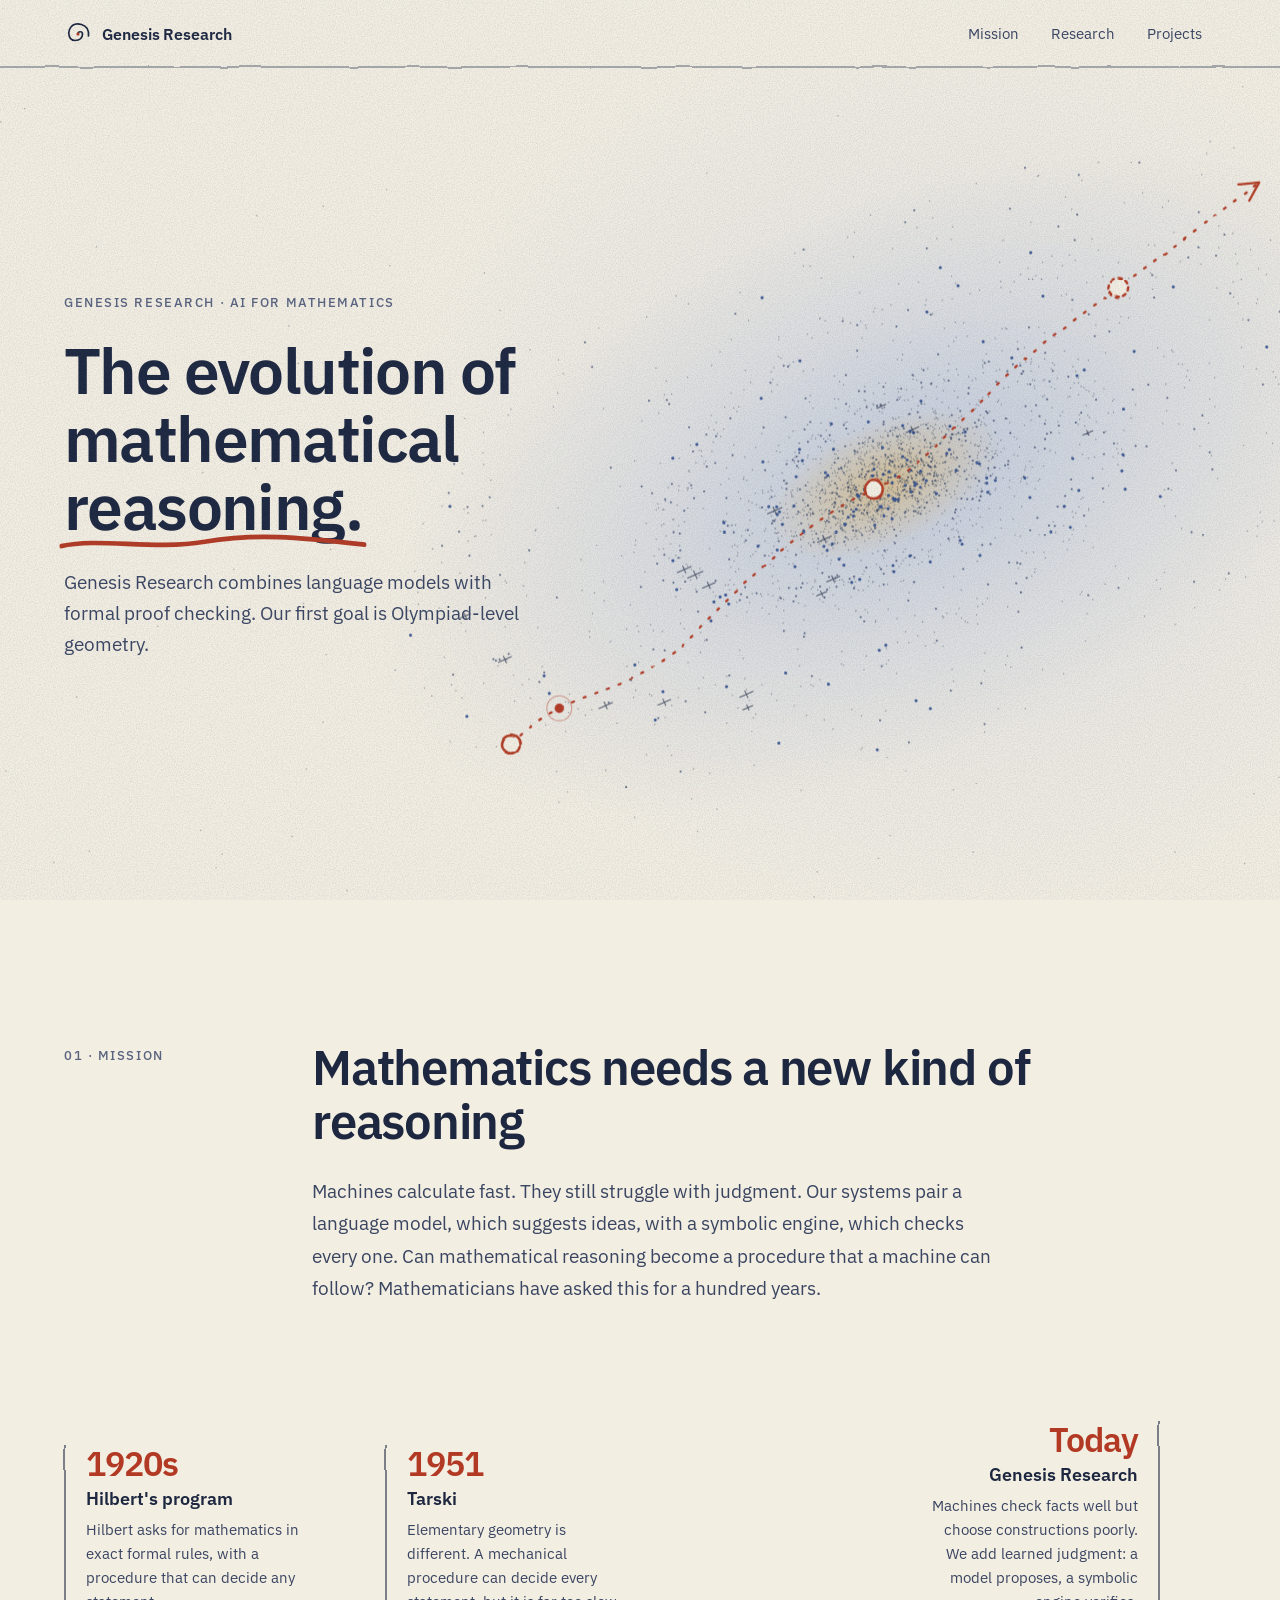
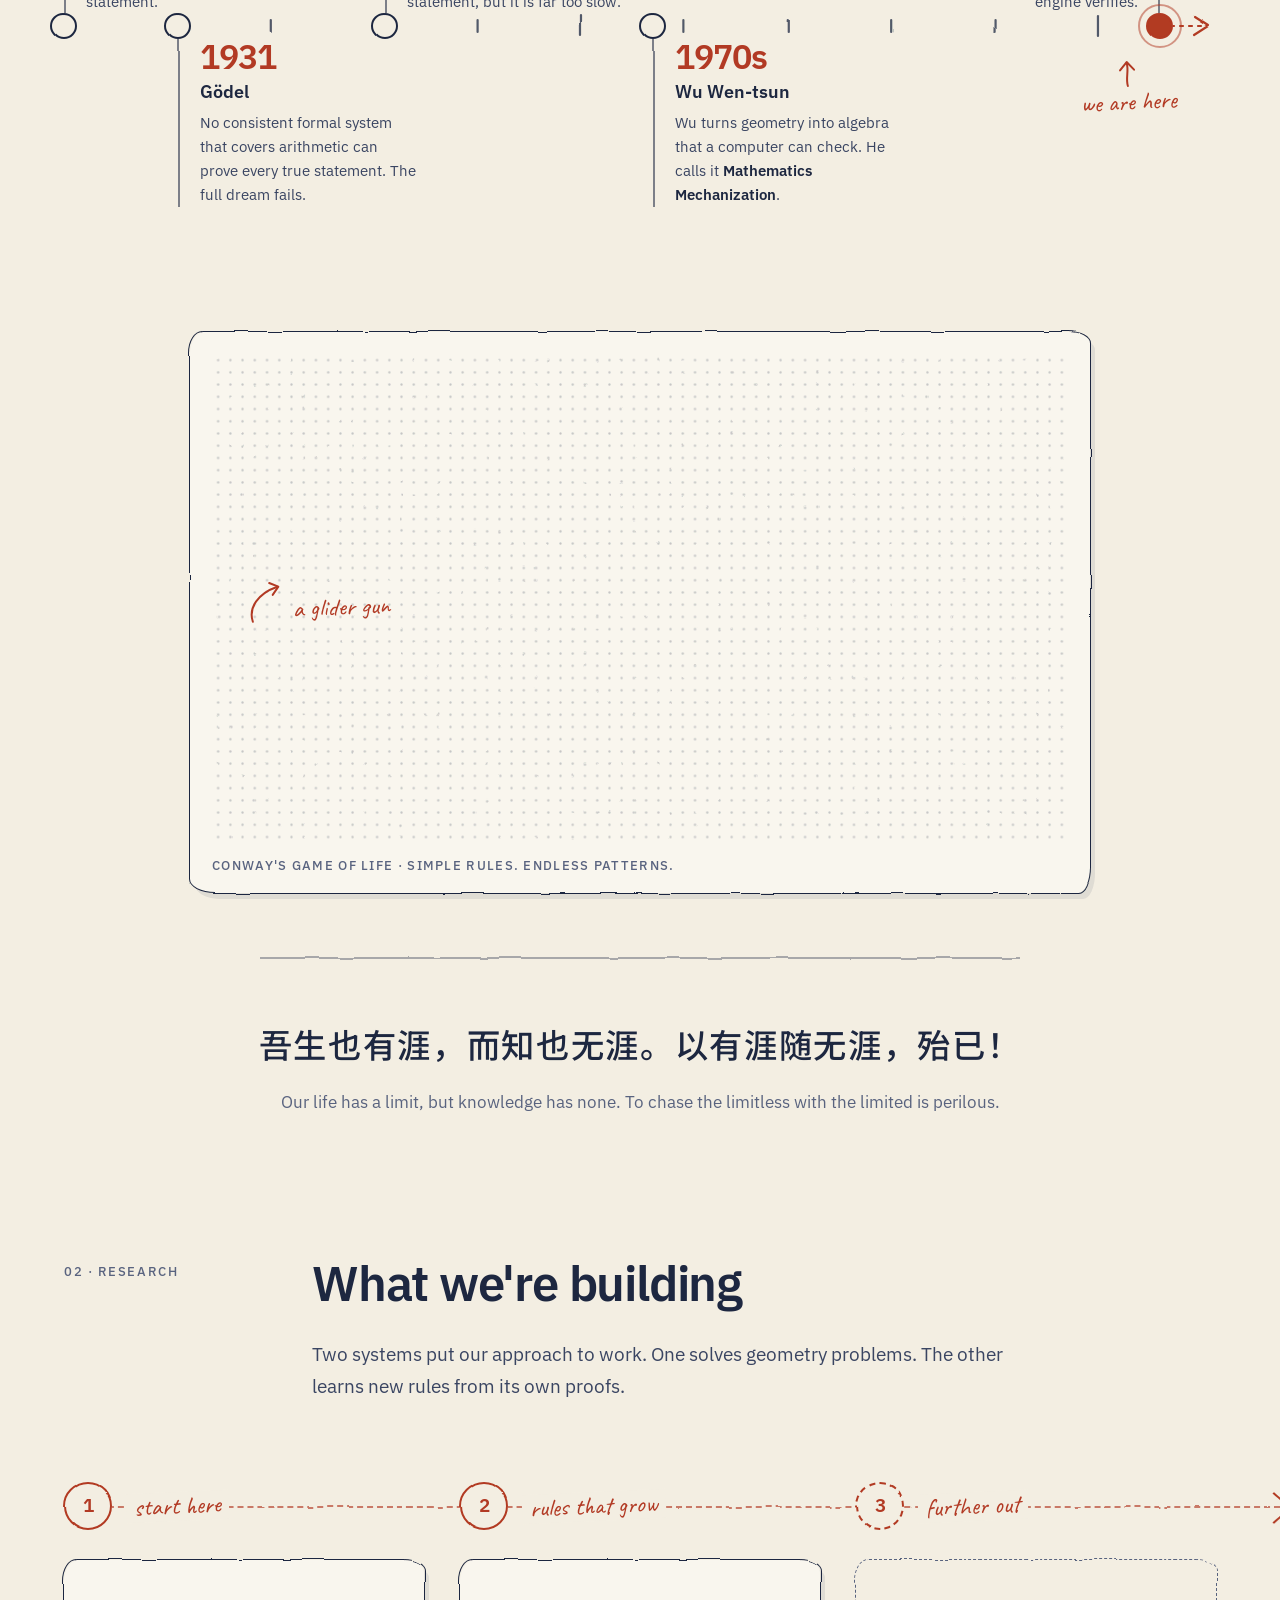
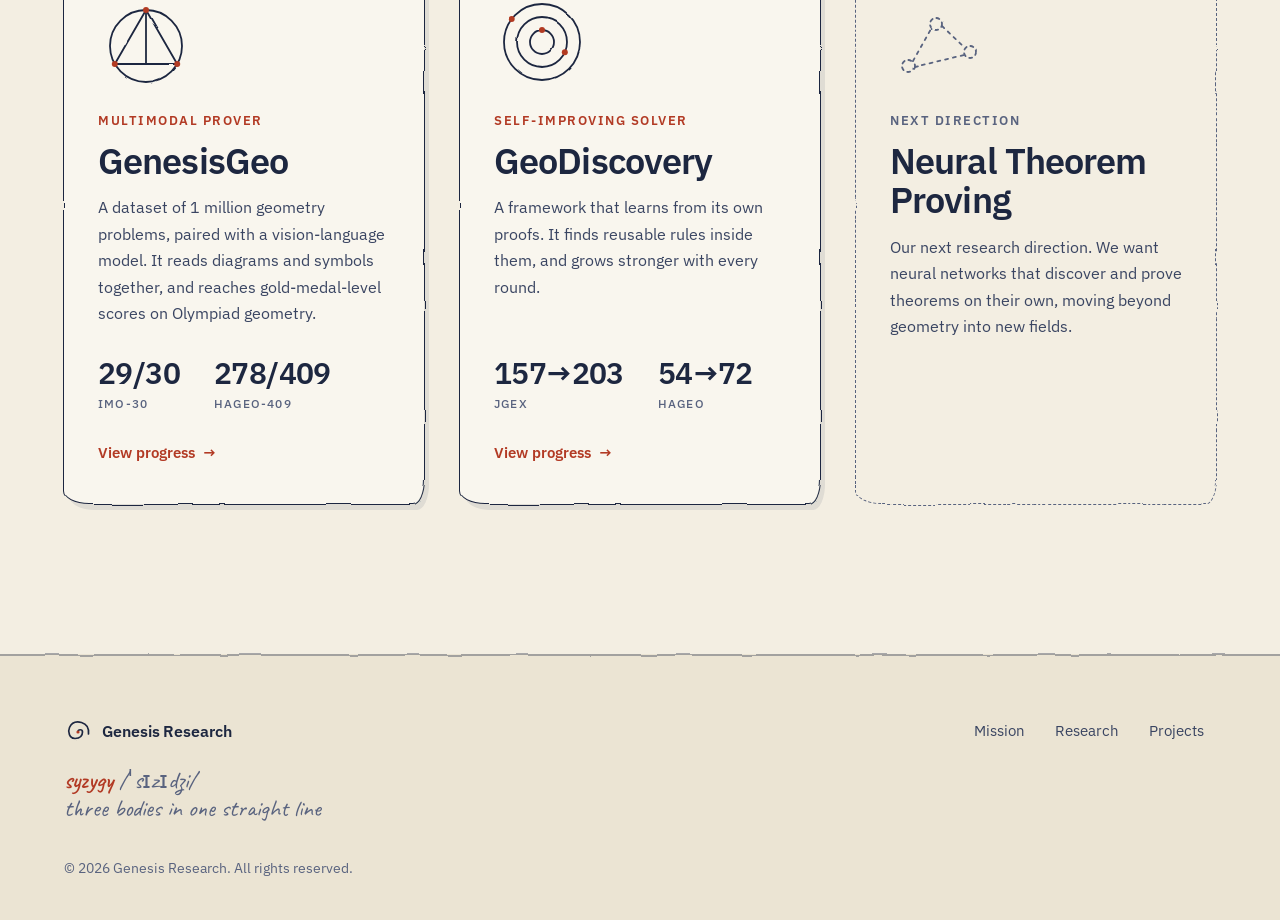
==== commit 522ef4da: "Align red points on card icons" ====
--- a/index.html
+++ b/index.html
@@ -225,9 +225,9 @@
                 <circle class="g" pathLength="1" cx="48" cy="52" r="36"></circle>
                 <path class="g g2" pathLength="1" d="M48 16 L79.2 70 L16.8 70 Z"></path>
                 <path class="g g3" pathLength="1" d="M48 16 L48 70" stroke-dasharray="3 5"></path>
-                <circle class="dot" cx="48" cy="16" r="3"></circle>
-                <circle class="dot" cx="79.2" cy="70" r="3"></circle>
-                <circle class="dot" cx="16.8" cy="70" r="3"></circle>
+                <circle class="pt" cx="48" cy="16" r="3"></circle>
+                <circle class="pt" cx="79.2" cy="70" r="3"></circle>
+                <circle class="pt" cx="16.8" cy="70" r="3"></circle>
               </svg>
               <span class="tag">Multimodal Prover</span>
               <h3>GenesisGeo</h3>
@@ -247,9 +247,9 @@
                 <circle class="g" pathLength="1" cx="48" cy="48" r="12"></circle>
                 <circle class="g g2" pathLength="1" cx="48" cy="48" r="25"></circle>
                 <circle class="g g3" pathLength="1" cx="48" cy="48" r="38"></circle>
-                <circle class="dot" cx="48" cy="36" r="3"></circle>
-                <circle class="dot" cx="73" cy="59" r="3"></circle>
-                <circle class="dot" cx="20" cy="27" r="3"></circle>
+                <circle class="pt" cx="48" cy="36" r="3"></circle>
+                <circle class="pt" cx="70.8" cy="58.2" r="3"></circle>
+                <circle class="pt" cx="17.7" cy="25.1" r="3"></circle>
               </svg>
               <span class="tag">Self-Improving Solver</span>
               <h3>GeoDiscovery</h3>
--- a/styles.css
+++ b/styles.css
@@ -193,7 +193,7 @@
 .card-art{width:96px;height:96px;margin-bottom:20px;overflow:visible}
 .card-art *{fill:none;stroke:var(--ink);stroke-width:1.8;stroke-linecap:round;stroke-linejoin:round}
 .card-art .acc{stroke:var(--accent)}
-.card-art .dot{fill:var(--accent);stroke:none}
+.card-art .pt{fill:var(--accent);stroke:none}
 .card:hover .card-art .g{stroke-dasharray:1;animation:draw 1.5s cubic-bezier(.3,.6,.2,1) both}
 .card:hover .card-art .g2{animation-delay:.25s}
 .card:hover .card-art .g3{animation-delay:.5s}
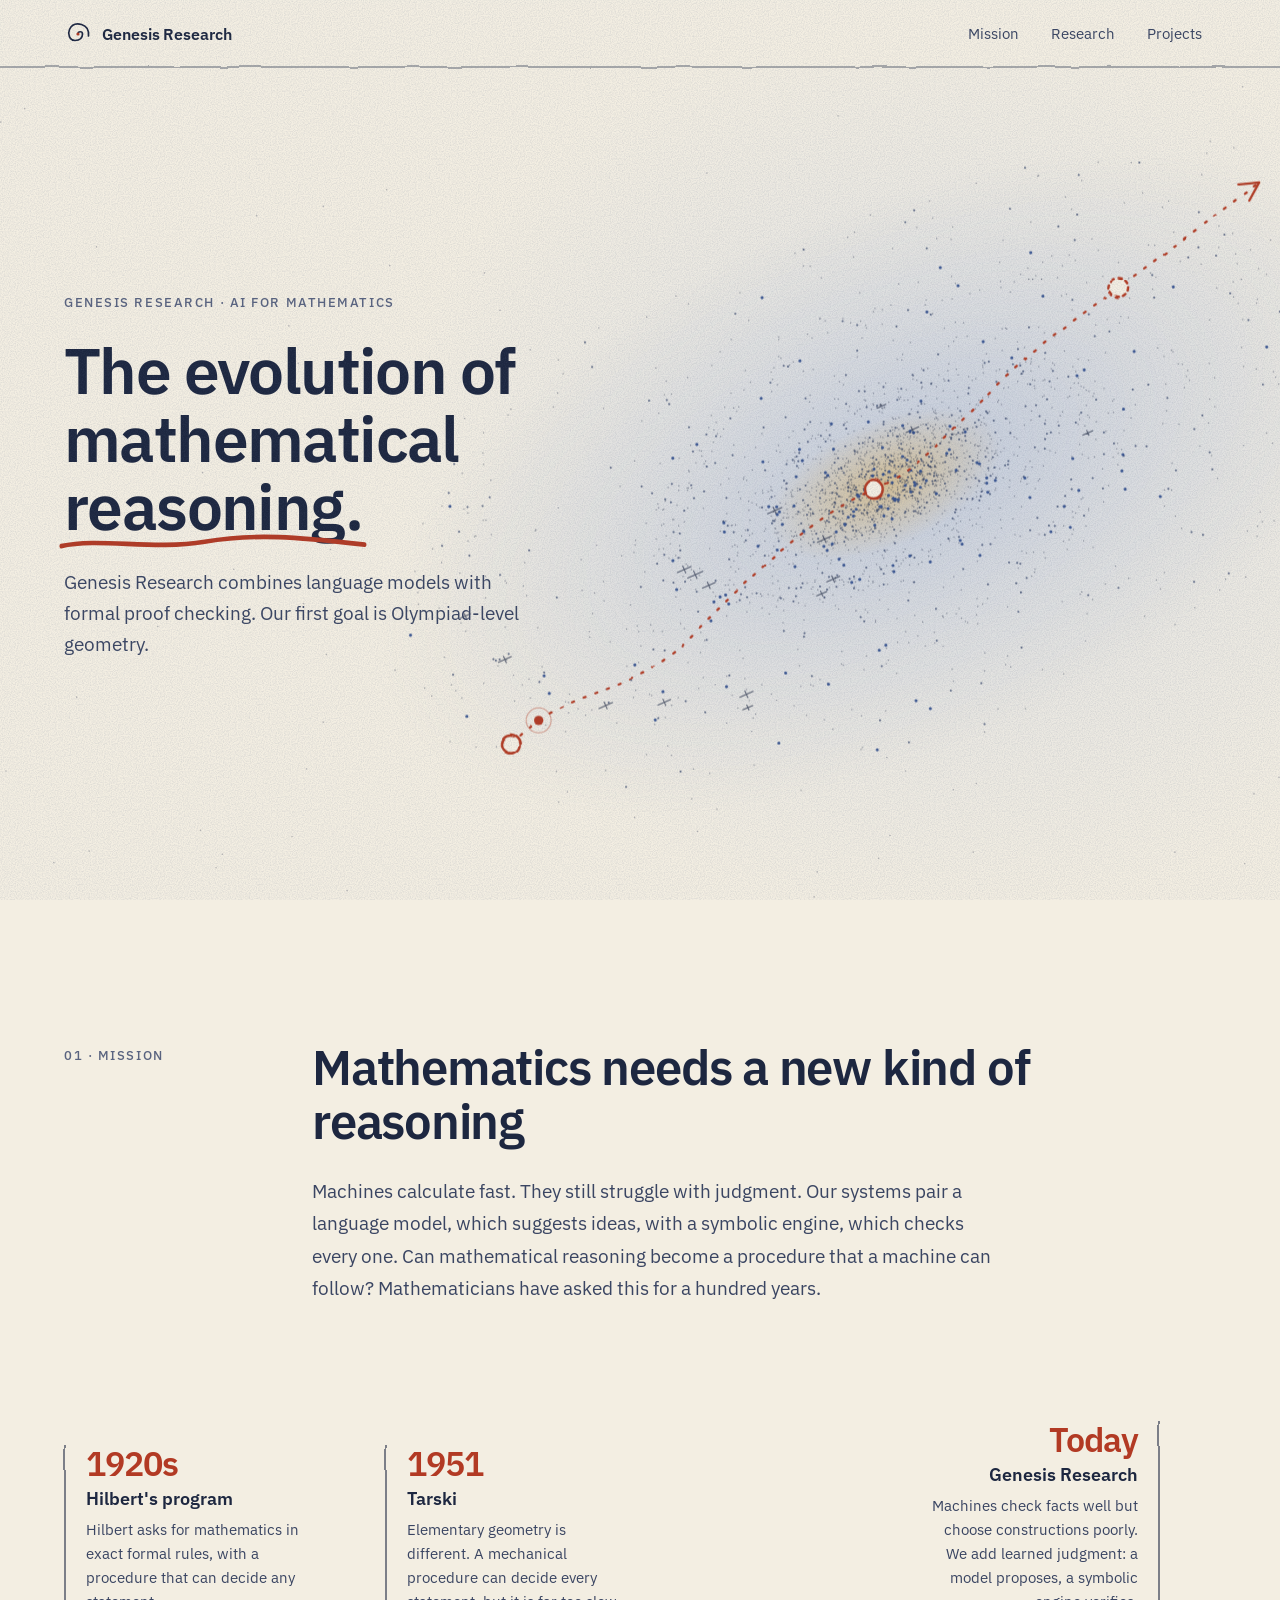
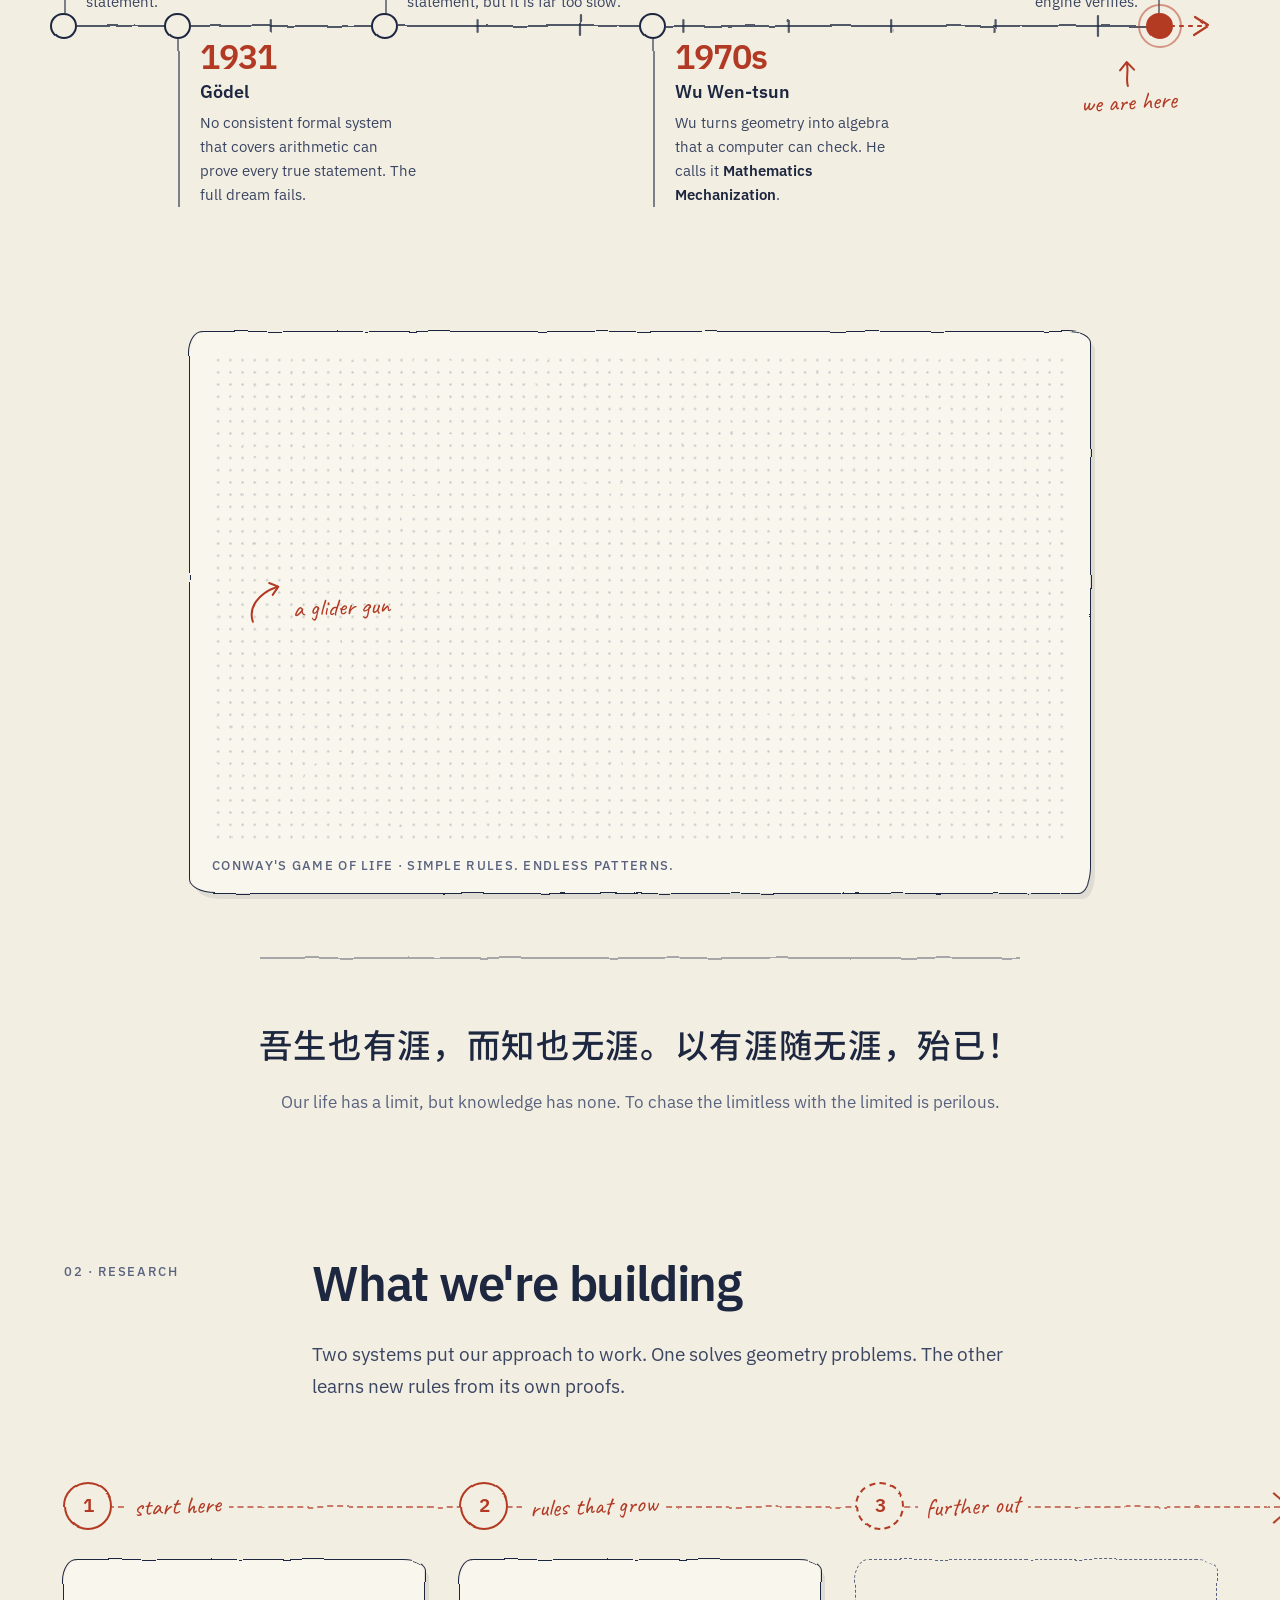
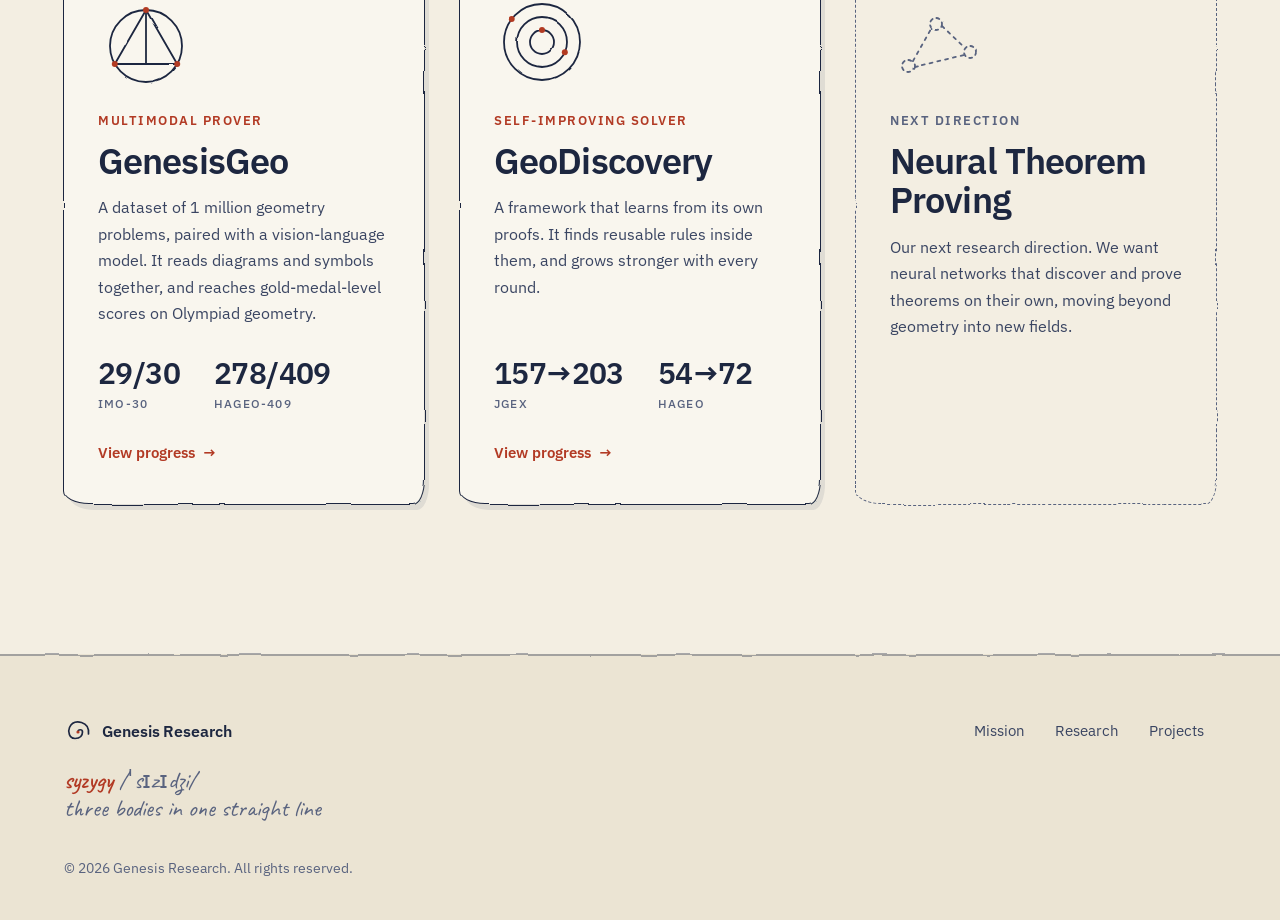
==== commit 3a515e5f: "Improve mobile performance, especially on the landing page - Replace the full-screen feTurbulence gr" ====
--- a/index.html
+++ b/index.html
@@ -12,7 +12,8 @@
 <link rel="icon" href="favicon.svg" type="image/svg+xml">
 <link rel="preconnect" href="https://fonts.googleapis.com">
 <link rel="preconnect" href="https://fonts.gstatic.com" crossorigin>
-<link href="https://fonts.googleapis.com/css2?family=IBM+Plex+Sans:wght@400;500;600&family=Caveat:wght@500;600&family=Noto+Sans+SC:wght@400;500&display=swap" rel="stylesheet">
+<link href="https://fonts.googleapis.com/css2?family=IBM+Plex+Sans:wght@400;500;600&family=Caveat:wght@500;600&display=swap" rel="stylesheet">
+<link href="https://fonts.googleapis.com/css2?family=Noto+Sans+SC:wght@500&display=swap&text=%E3%80%82%E4%B9%9F%E4%BB%A5%E5%90%BE%E5%B7%B2%E6%97%A0%E6%9C%89%E6%AE%86%E6%B6%AF%E7%94%9F%E7%9F%A5%E8%80%8C%E9%9A%8F%EF%BC%81%EF%BC%8C" rel="stylesheet">
 <link rel="stylesheet" href="styles.css">
 </head>
 <body>
@@ -30,10 +31,7 @@
       </filter>
     </defs>
   </svg>
-  <svg class="grain" aria-hidden="true" focusable="false">
-    <filter id="grainf"><feTurbulence type="fractalNoise" baseFrequency=".85" numOctaves="2" stitchTiles="stitch"></feTurbulence><feColorMatrix type="matrix" values="0 0 0 0 .11  0 0 0 0 .15  0 0 0 0 .25  0 0 0 .55 -.2"></feColorMatrix></filter>
-    <rect width="100%" height="100%" filter="url(#grainf)"></rect>
-  </svg>
+  <div class="grain" aria-hidden="true"></div>
 
   <header class="nav">
     <div class="nav-in">
--- a/styles.css
+++ b/styles.css
@@ -18,7 +18,7 @@
 .page *{box-sizing:border-box}
 .page a{color:inherit;text-decoration:none}
 .wrap{position:relative;max-width:1312px;margin:0 auto;padding:0 64px}
-.grain{position:fixed;inset:0;width:100%;height:100%;opacity:.55;pointer-events:none;z-index:60}
+.grain{position:fixed;inset:0;width:100%;height:100%;opacity:.55;pointer-events:none;z-index:60;background-image:url("data:image/svg+xml,%3Csvg xmlns='http://www.w3.org/2000/svg' width='180' height='180'%3E%3Cfilter id='g'%3E%3CfeTurbulence type='fractalNoise' baseFrequency='.85' numOctaves='2' stitchTiles='stitch'/%3E%3CfeColorMatrix values='0 0 0 0 .11  0 0 0 0 .15  0 0 0 0 .25  0 0 0 .55 -.2'/%3E%3C/filter%3E%3Crect width='100%25' height='100%25' filter='url(%23g)'/%3E%3C/svg%3E");background-size:180px 180px}
 
 /* ---------- motion ---------- */
 @keyframes rise{from{opacity:0;transform:translateY(20px)}to{opacity:1;transform:none}}
@@ -294,3 +294,18 @@
 .js-reveal .reveal{opacity:0;transform:translateY(20px);transition:opacity .8s ease,transform .8s cubic-bezier(.2,.7,.2,1)}
 .js-reveal .reveal.is-visible{opacity:1;transform:none}
 @media (prefers-reduced-motion:reduce){html{scroll-behavior:auto}}
+
+/* ---------- performance ---------- */
+/* Pause looping animations while their section is off screen (toggled by script.js). */
+.is-paused,.is-paused *{animation-play-state:paused !important}
+
+/* Phones and touch devices: skip the effects that force a repaint every frame.
+   The hero galaxy is thousands of SVG dots, so spinning, twinkling or zooming it
+   redraws all of them each frame; backdrop blur re-samples the page on every scroll. */
+@media (max-width:720px),(hover:none) and (pointer:coarse){
+  .nav{background:rgba(243,238,226,.97);-webkit-backdrop-filter:none;backdrop-filter:none}
+  .gspin,.gd3,.route-line,.gzoom{animation:none}
+  .probe{display:none}
+  .lf{filter:none}
+}
+
